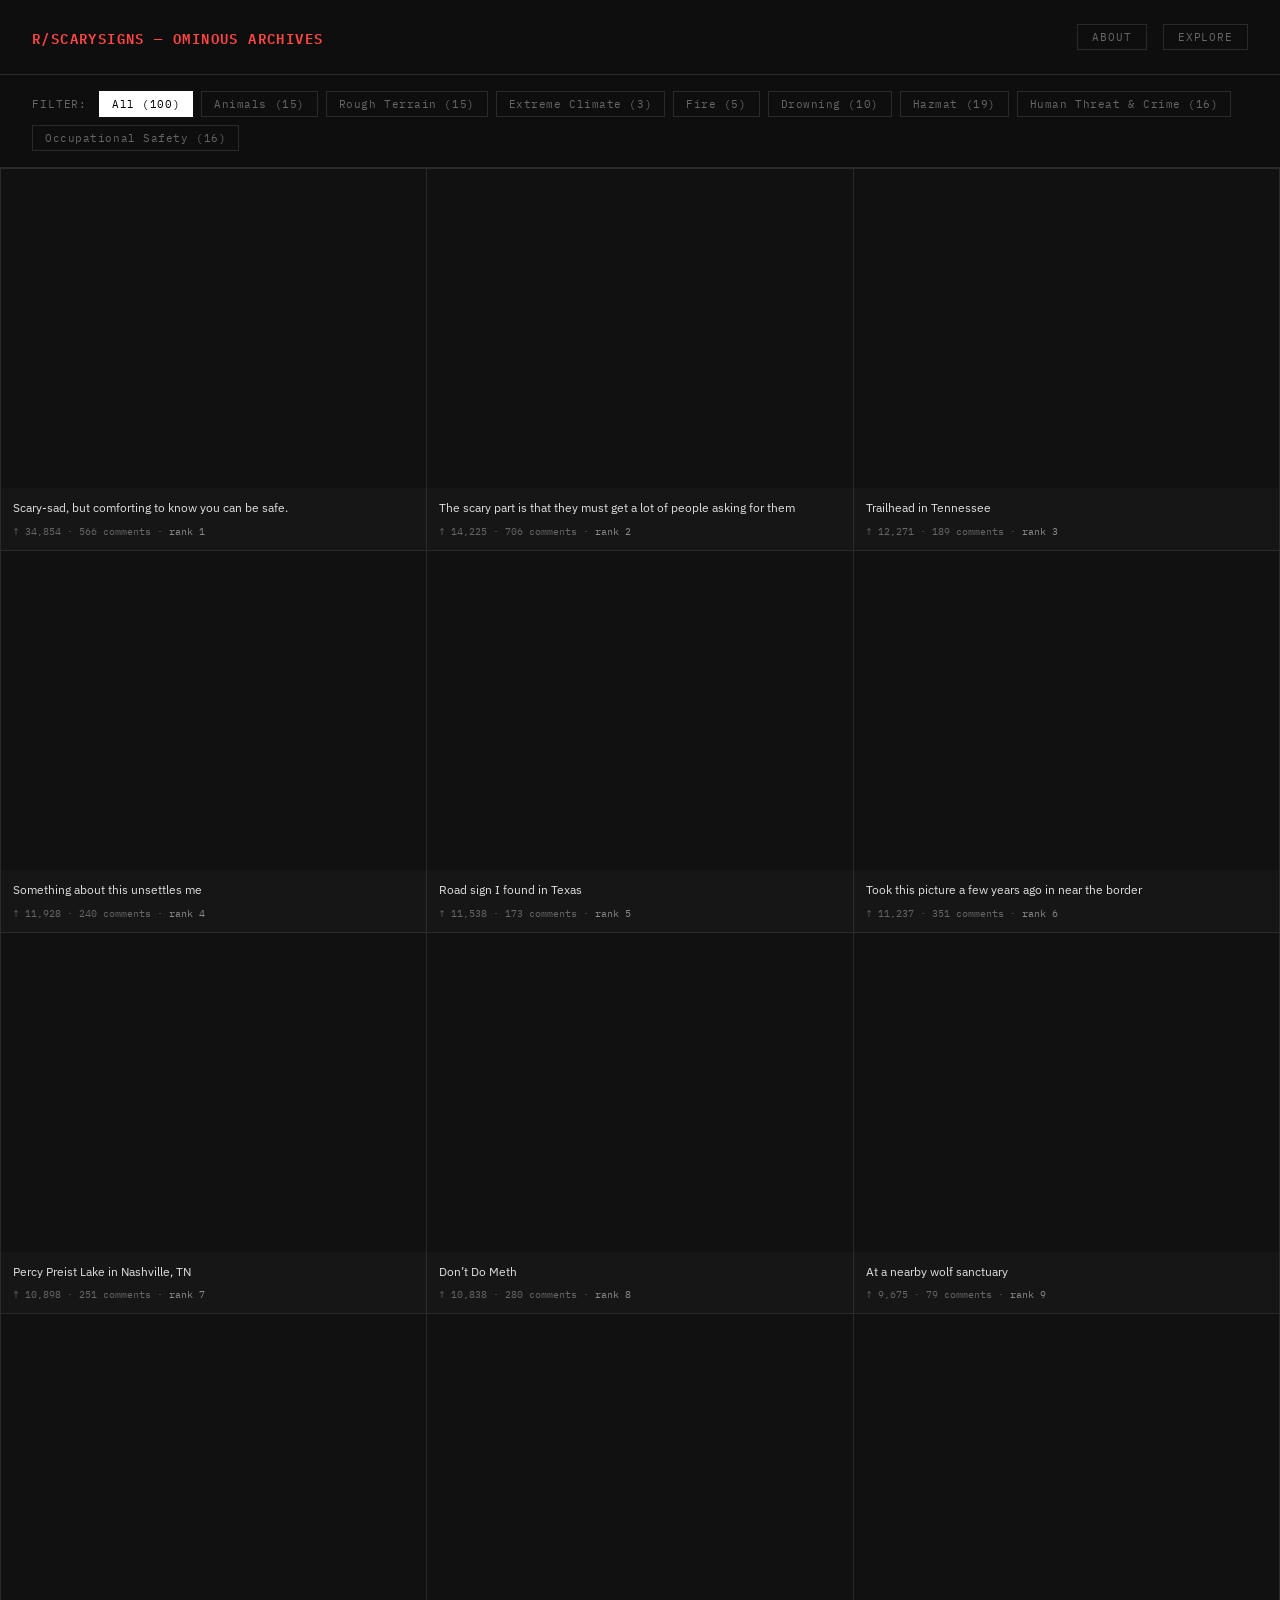
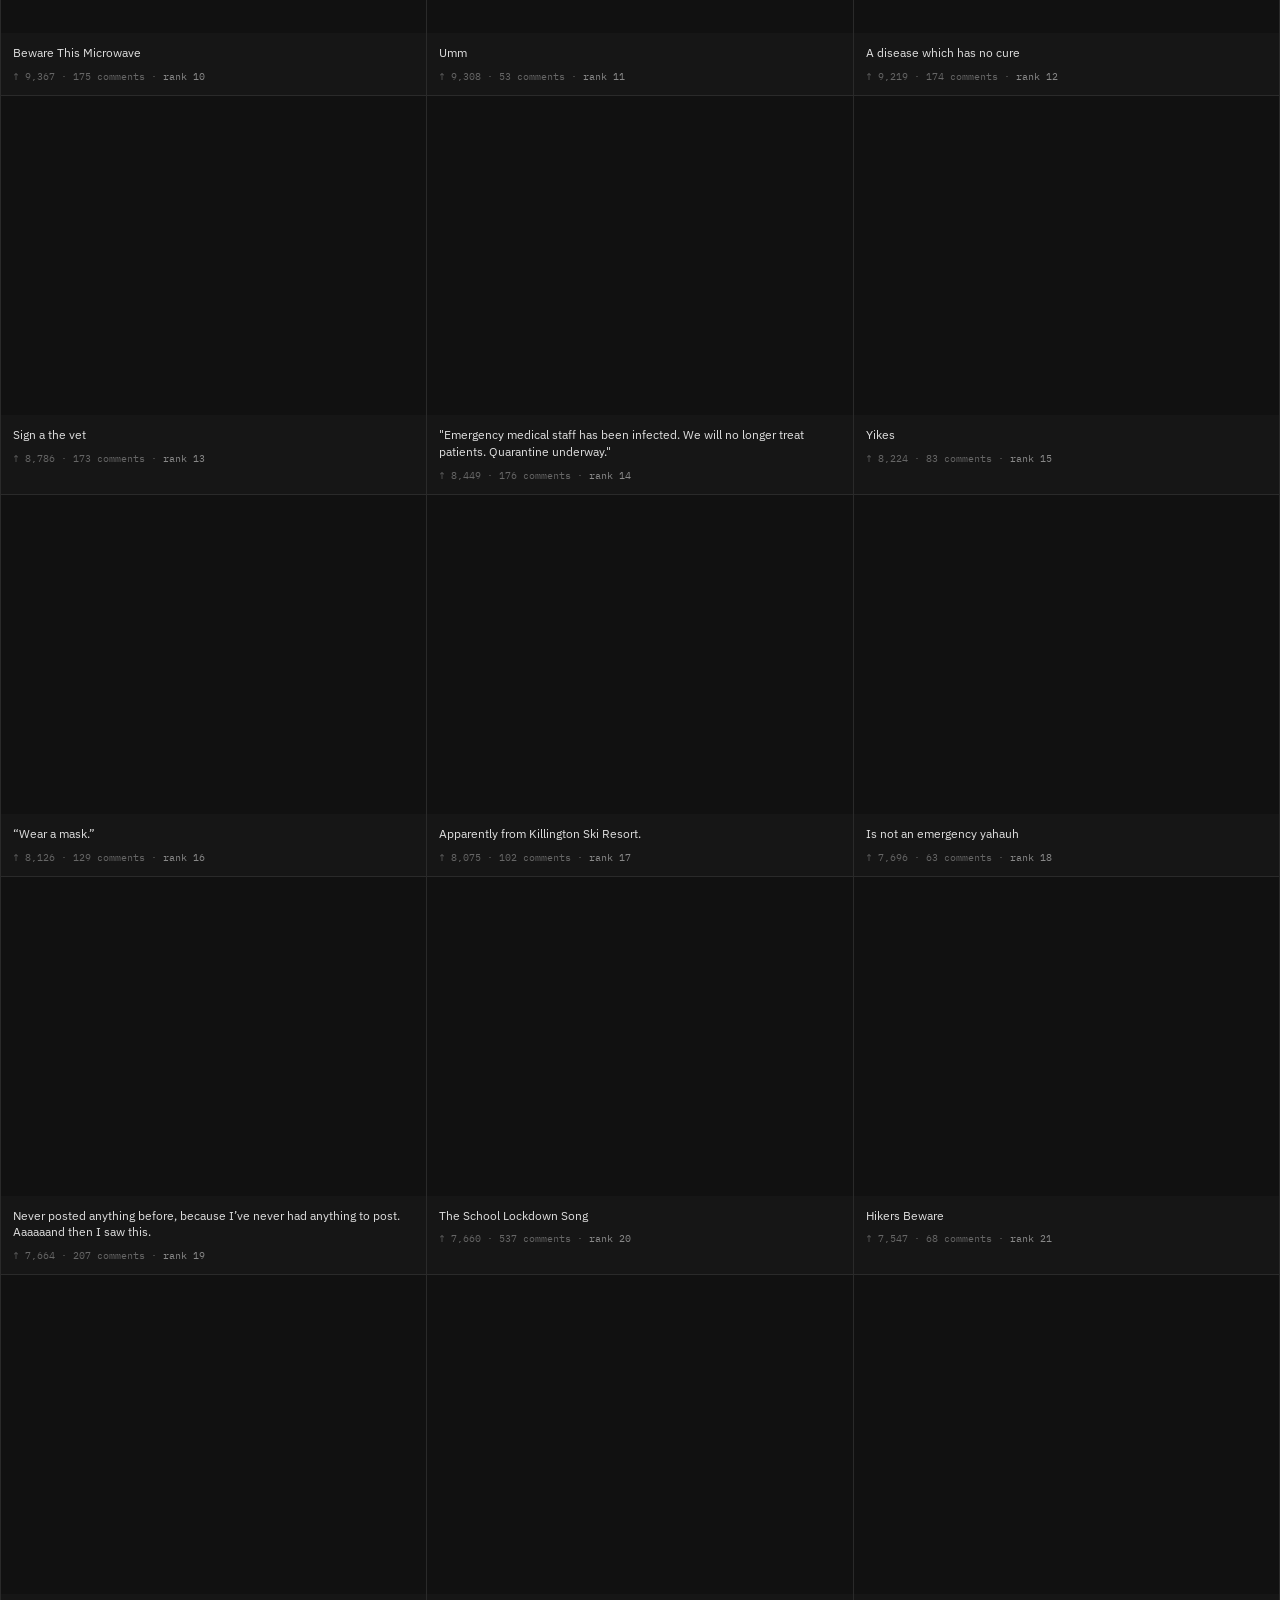
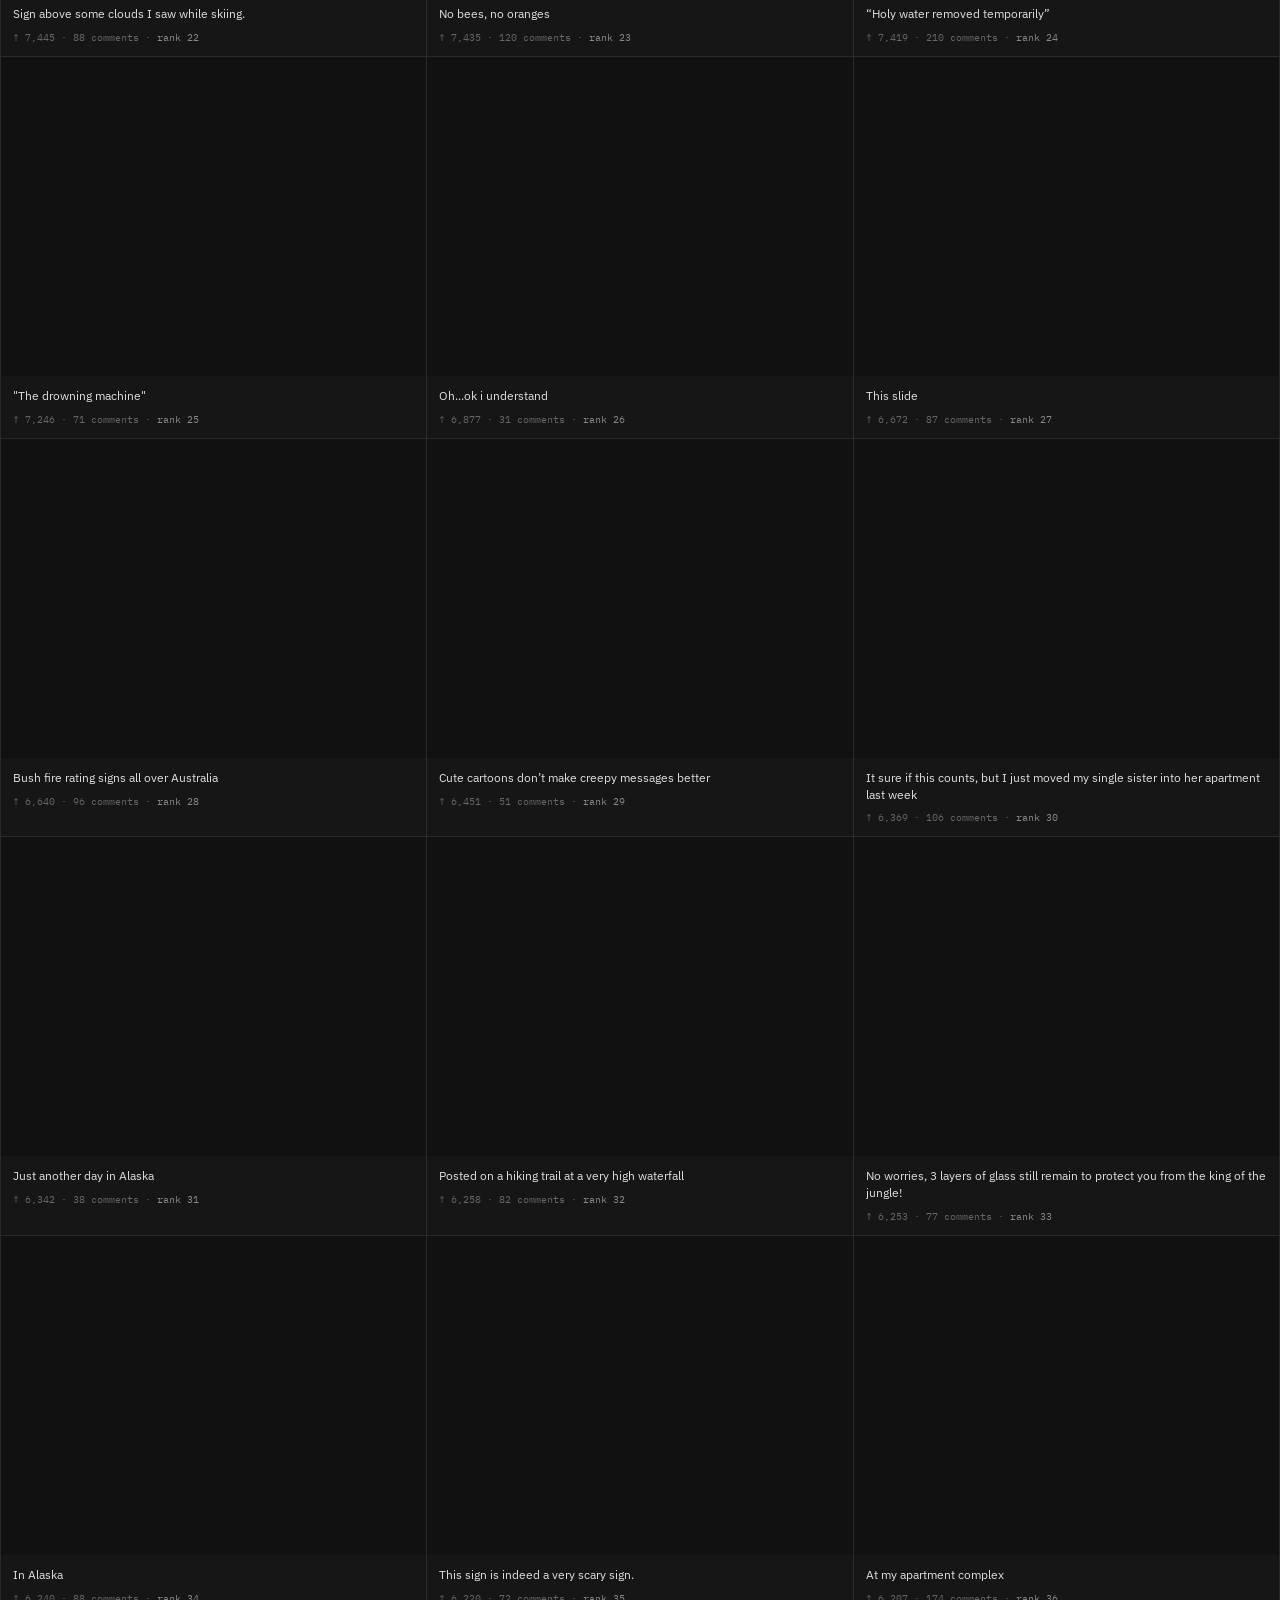
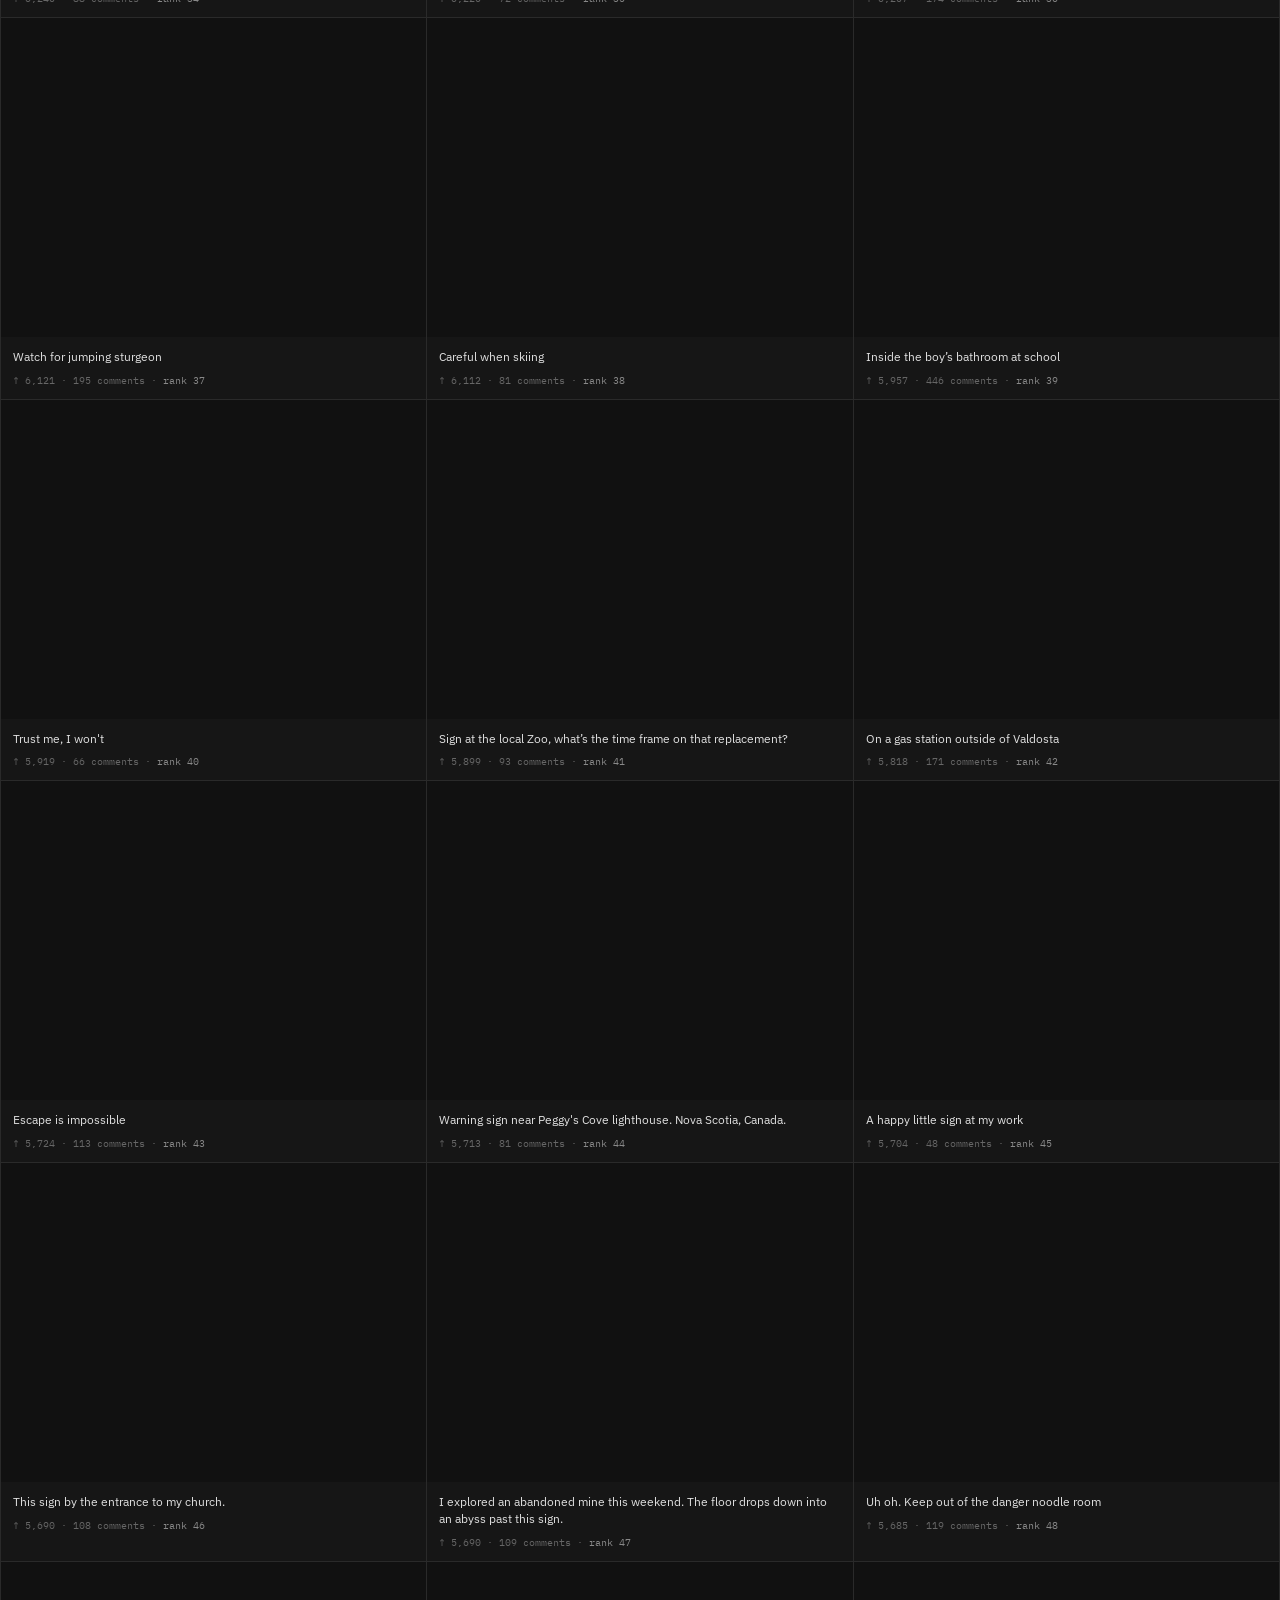
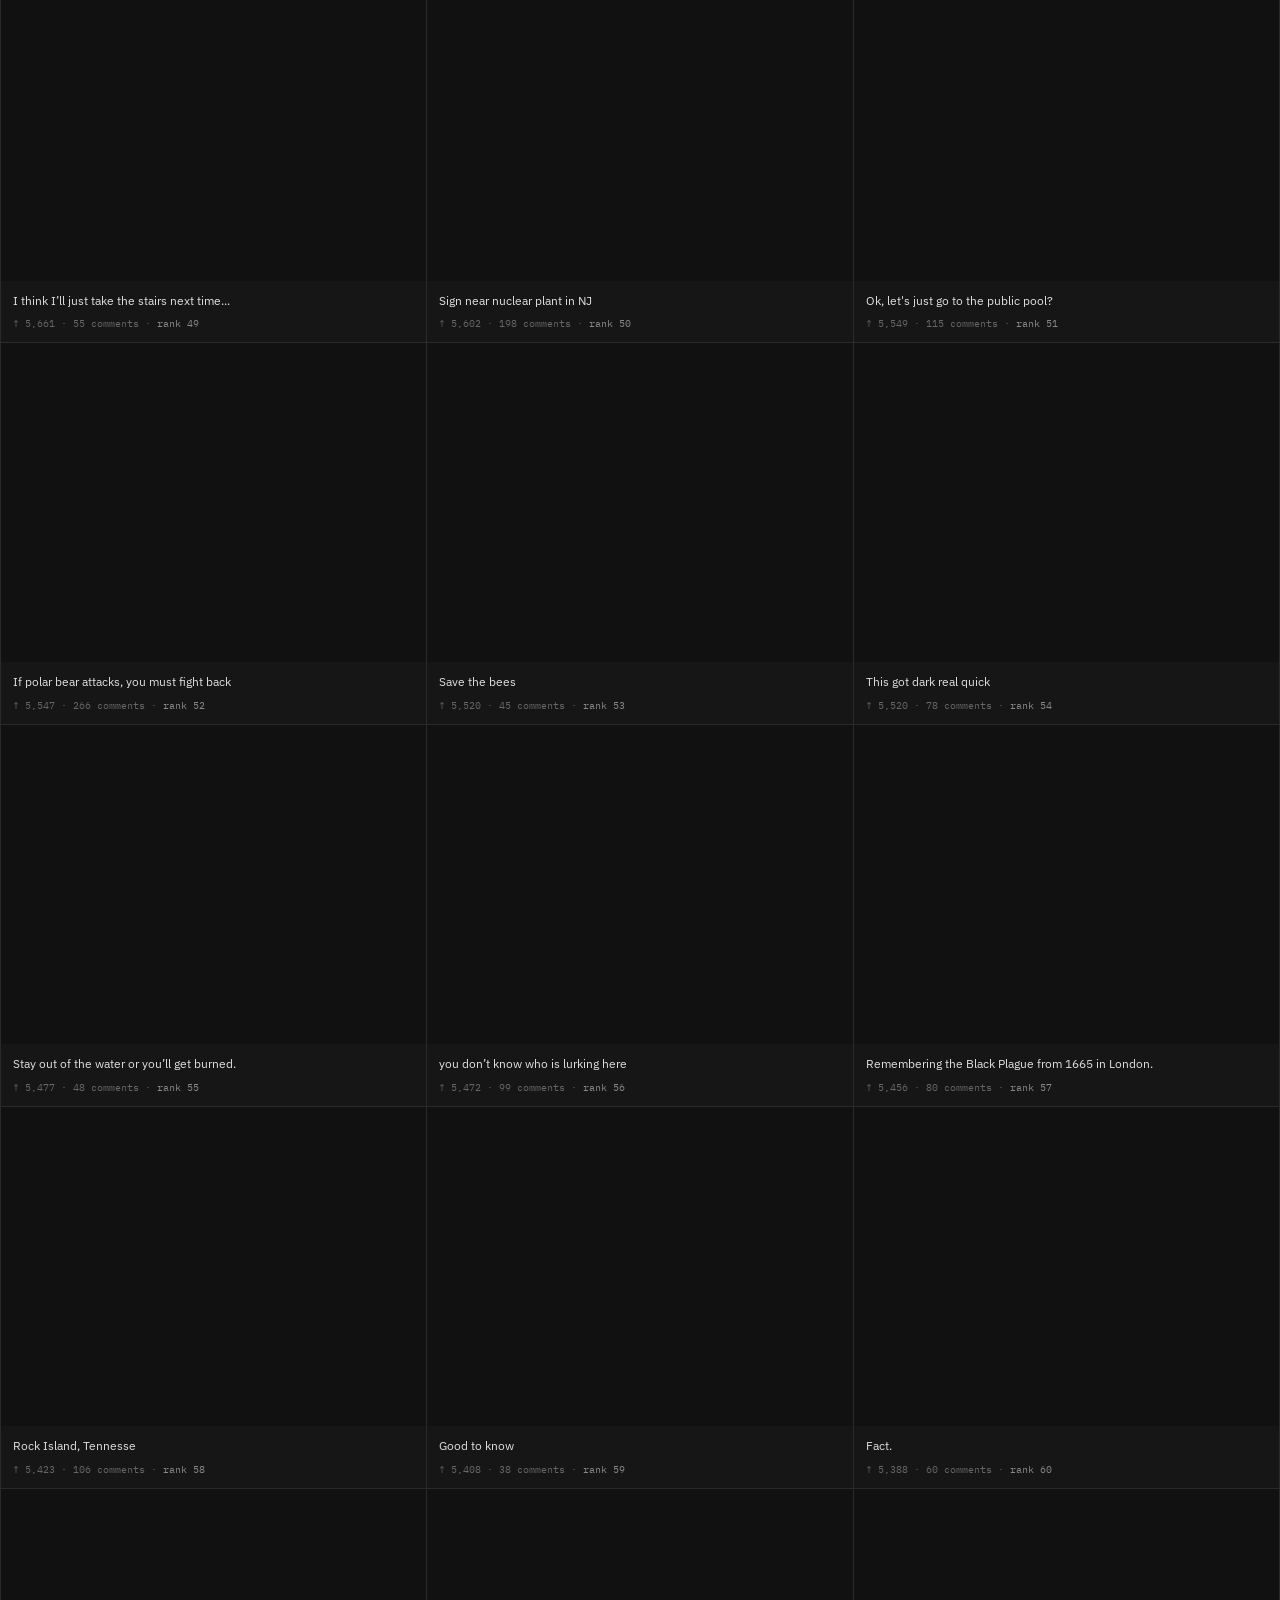
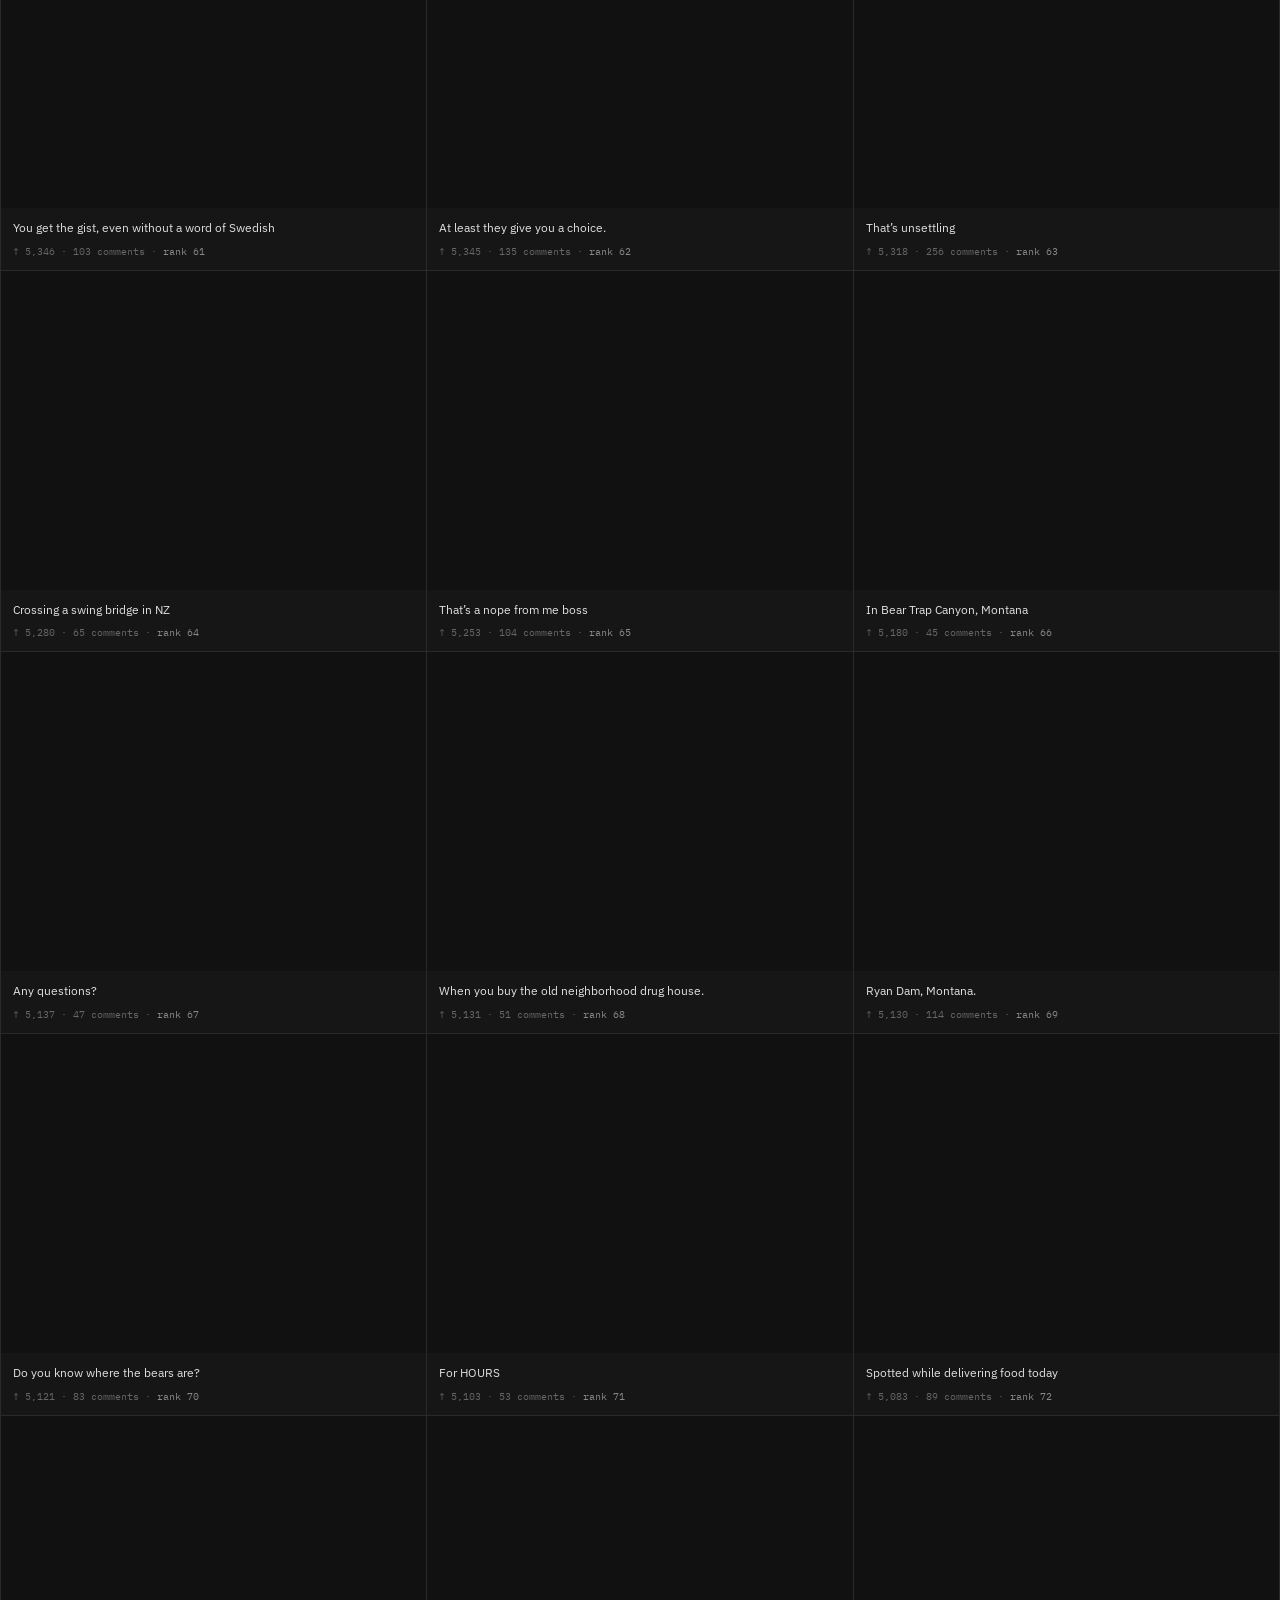
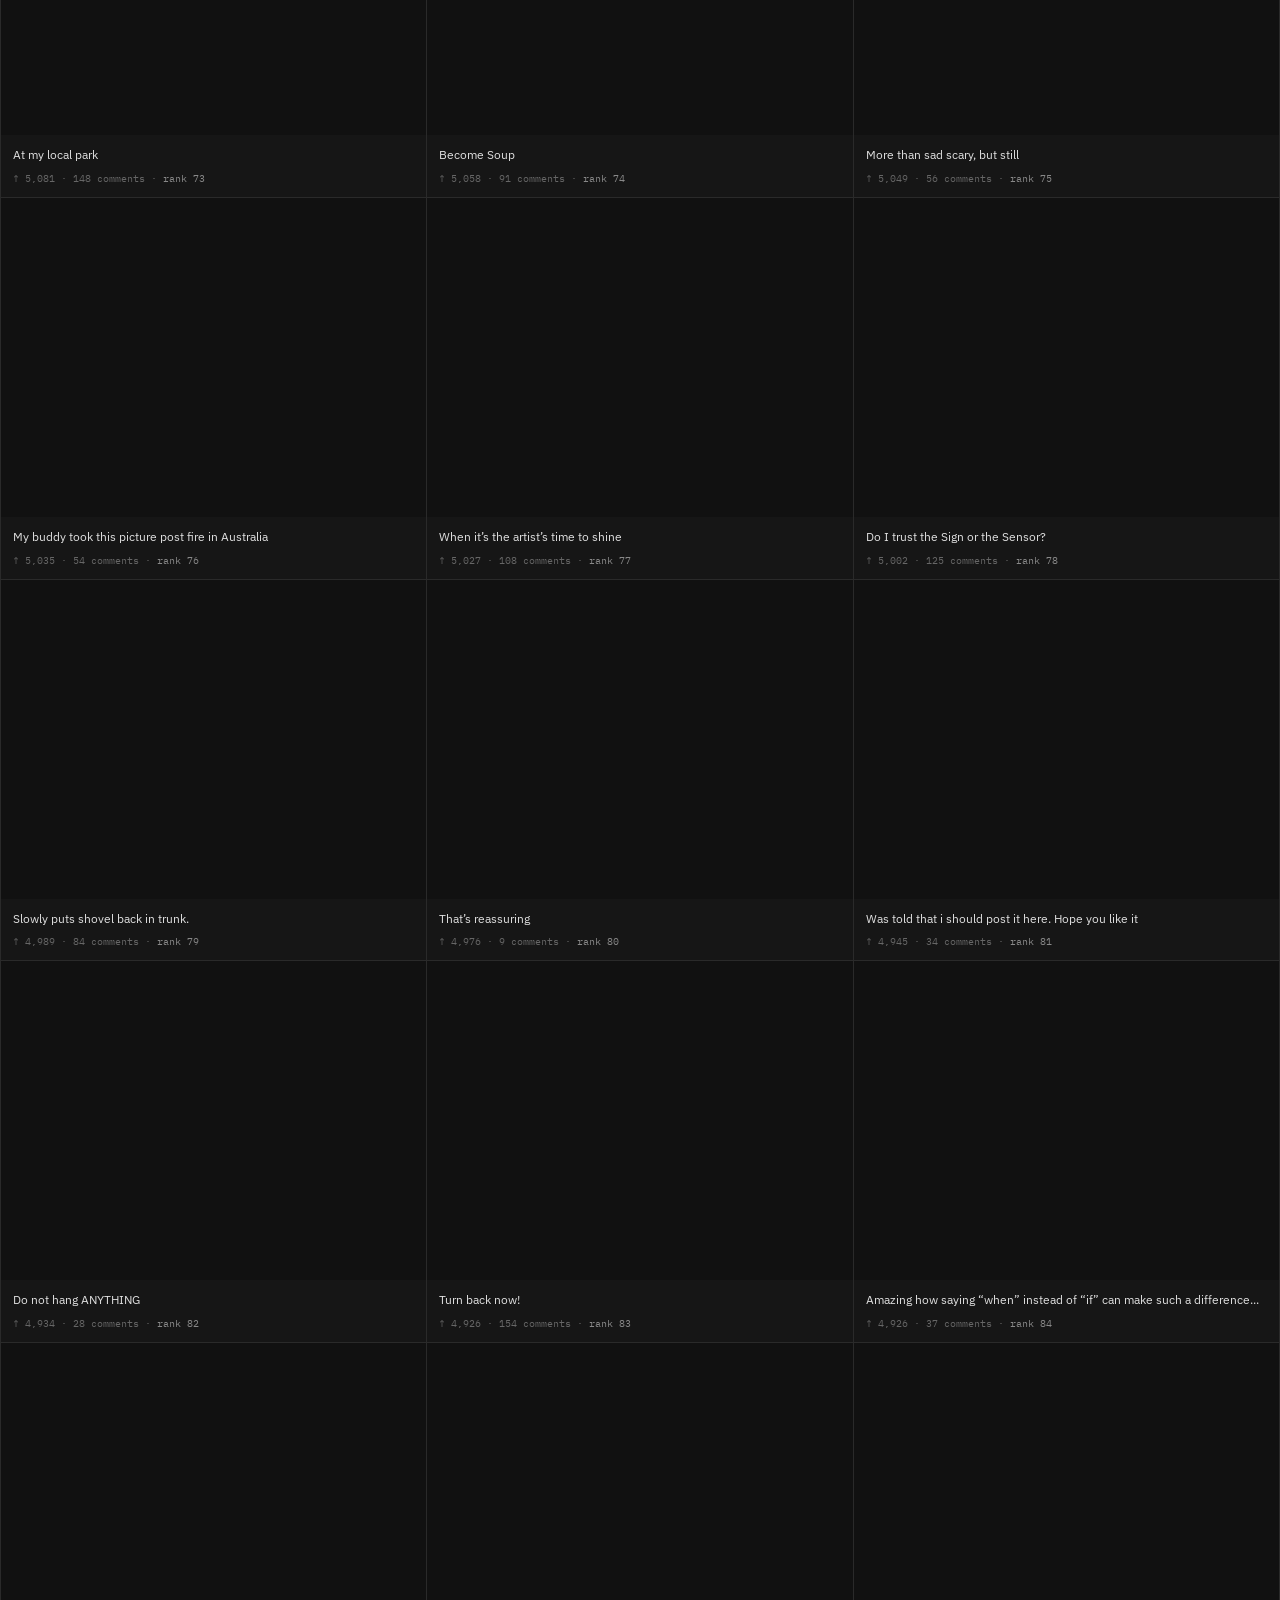
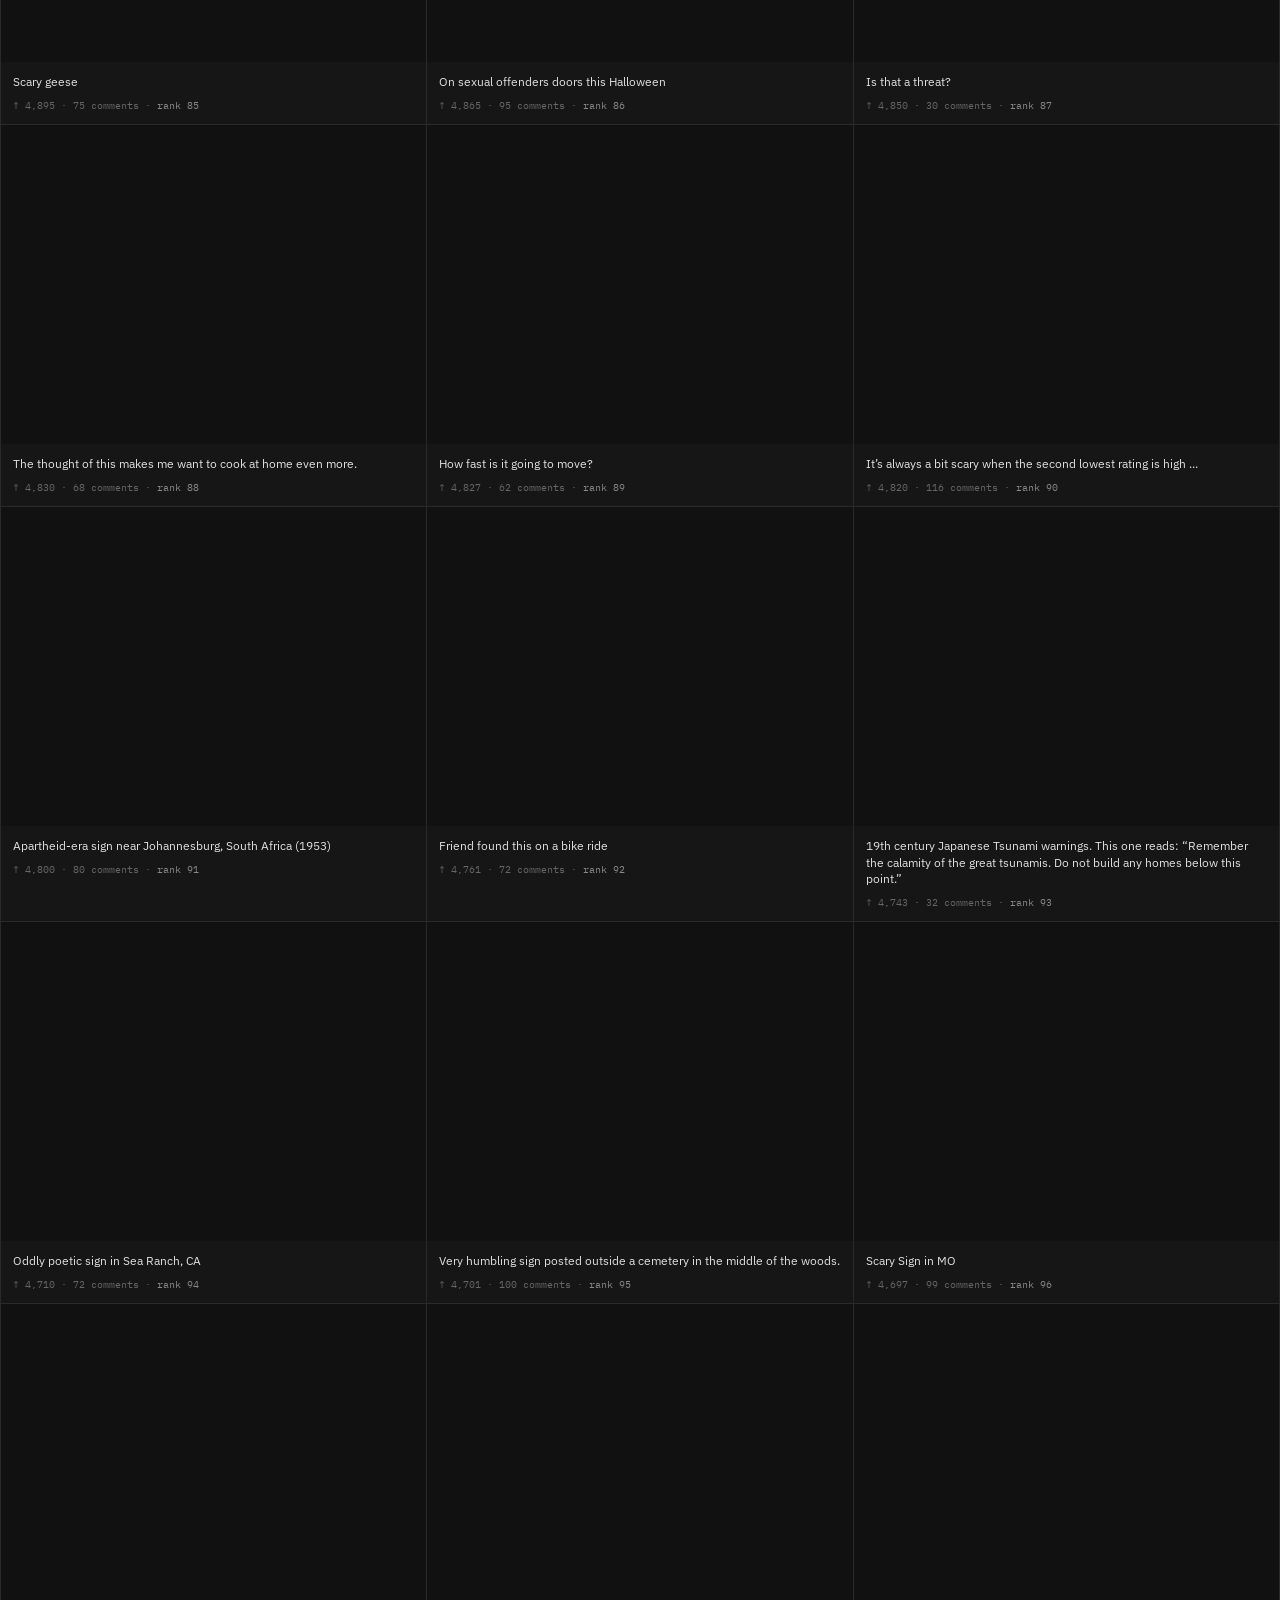
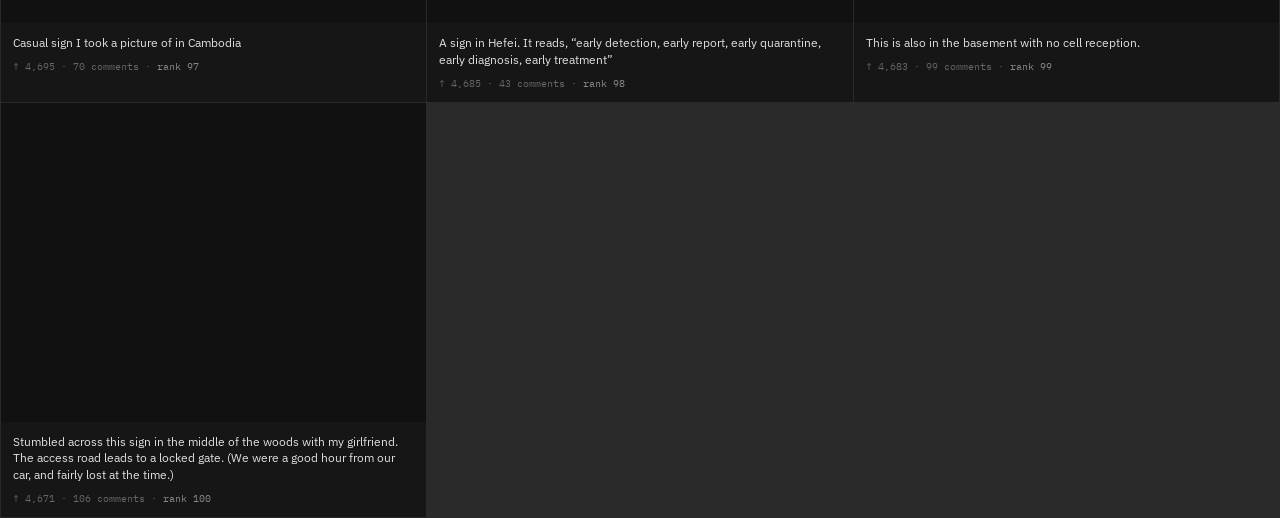
==== index.html @ 2243e6c5 "Update index.html" ====
<!DOCTYPE html>
<html lang="en">
<head>
<meta charset="UTF-8">
<meta name="viewport" content="width=device-width, initial-scale=1.0">
<title>Ominous Archives</title>
<meta name="description" content="A collection of the top 100 signs from r/ScarySigns — ranked, categorised, and guaranteed to make you think twice.">
<meta property="og:title" content="Ominous Archives">
<meta property="og:description" content="A collection of the top 100 signs from r/ScarySigns — ranked, categorised, and guaranteed to make you think twice.">
<meta property="og:type" content="website">
<style>
  @import url('https://fonts.googleapis.com/css2?family=IBM+Plex+Mono:wght@400;600&family=IBM+Plex+Sans:wght@300;400;600&display=swap');

  :root {
    --bg: #0e0e0e;
    --surface: #161616;
    --border: #2a2a2a;
    --text: #e0e0e0;
    --muted: #666;
    --accent: #ff4444;

    --animals: #4caf7d;
    --rough: #8b6914;
    --fire: #e55c00;
    --water: #1a7fbf;
    --hazmat: #9c4dcc;
    --human: #cc3333;
    --occupational: #b8860b;
    --climate: #1e7a5e;
  }

  * { box-sizing: border-box; margin: 0; padding: 0; }

  body {
    background: var(--bg);
    color: var(--text);
    font-family: 'IBM Plex Sans', sans-serif;
    min-height: 100vh;
  }

  header {
    padding: 24px 32px;
    border-bottom: 1px solid var(--border);
    display: flex;
    align-items: center;
    justify-content: space-between;
    position: sticky;
    top: 0;
    background: var(--bg);
    z-index: 100;
  }

  header h1 {
    font-family: 'IBM Plex Mono', monospace;
    font-size: 14px;
    font-weight: 600;
    letter-spacing: 0.1em;
    color: var(--accent);
    text-transform: uppercase;
  }

  header h1 a:hover {
    text-decoration: underline;
    text-underline-offset: 3px;
  }

  .header-right {
    display: flex;
    align-items: center;
    gap: 16px;
  }

  #stats {
    font-family: 'IBM Plex Mono', monospace;
    font-size: 12px;
    color: var(--muted);
  }

  .export-btn {
    font-family: 'IBM Plex Mono', monospace;
    font-size: 12px;
    background: var(--accent);
    color: white;
    border: none;
    padding: 8px 16px;
    cursor: pointer;
    letter-spacing: 0.05em;
  }
  .export-btn:hover { background: #cc0000; }


  .filters {
    padding: 16px 32px;
    border-bottom: 1px solid var(--border);
    display: flex;
    gap: 8px;
    flex-wrap: wrap;
    align-items: center;
    position: sticky;
    top: calc(var(--header-h, 0px) - 1px);
    background: var(--bg);
    z-index: 99;
    transition: transform 0.25s ease;
  }
  .filters.hidden-bar {
    transform: translateY(-100%);
    pointer-events: none;
  }

  .filter-select {
    display: none;
    font-family: 'IBM Plex Mono', monospace;
    font-size: 11px;
    background: #0e0e0e;
    color: var(--text);
    border: 1px solid var(--border);
    padding: 6px 10px;
    cursor: pointer;
    letter-spacing: 0.05em;
    flex: 1;
  }
  .filter-select:focus { outline: none; border-color: #555; }

  @media (max-width: 600px) {
    .filter-btn { display: none; }
    .filter-select { display: block; }
  }

  .filter-label {
    font-family: 'IBM Plex Mono', monospace;
    font-size: 11px;
    color: var(--muted);
    margin-right: 4px;
    text-transform: uppercase;
    letter-spacing: 0.08em;
  }

  .filter-btn {
    font-family: 'IBM Plex Mono', monospace;
    font-size: 11px;
    padding: 5px 12px;
    border: 1px solid var(--border);
    background: transparent;
    color: var(--muted);
    cursor: pointer;
    letter-spacing: 0.05em;
    transition: all 0.15s;
  }
  .filter-btn:hover { color: var(--text); border-color: #444; }
  .filter-btn.active { color: #000; border-color: #fff; background: #fff; }

  .grid {
    display: grid;
    grid-template-columns: repeat(auto-fill, minmax(380px, 1fr));
    gap: 1px;
    background: var(--border);
    padding: 1px;
  }

  .card {
    background: var(--surface);
    display: flex;
    flex-direction: column;
    transition: opacity 0.2s;
  }
  .card.hidden { display: none; }

  .img-wrap {
    position: relative;
    width: 100%;
    aspect-ratio: 4/3;
    overflow: hidden;
    background: #111;
  }

  .img-wrap img {
    width: 100%;
    height: 100%;
    object-fit: cover;
    display: block;
    transition: transform 0.3s;
    filter: grayscale(20%) contrast(1.05);
  }
  .card:hover .img-wrap img { transform: scale(1.03); }

  .img-wrap .cat-badge {
    position: absolute;
    top: 8px;
    left: 8px;
    font-family: 'IBM Plex Mono', monospace;
    font-size: 10px;
    font-weight: 600;
    padding: 3px 8px;
    letter-spacing: 0.06em;
    text-transform: uppercase;
    pointer-events: none;
  }

  .img-wrap .img-fail {
    display: none;
    position: absolute;
    inset: 0;
    align-items: center;
    justify-content: center;
    font-family: 'IBM Plex Mono', monospace;
    font-size: 11px;
    color: var(--muted);
    flex-direction: column;
    gap: 8px;
  }
  .img-wrap .img-fail a { color: #4a9eff; font-size: 10px; }

  .card-body {
    padding: 12px;
    flex: 1;
    display: flex;
    flex-direction: column;
    gap: 8px;
  }

  .card-title {
    font-size: 12px;
    font-weight: 400;
    color: var(--text);
    line-height: 1.4;
  }

  .card-meta {
    font-family: 'IBM Plex Mono', monospace;
    font-size: 10px;
    color: var(--muted);
  }

  .relabel {
    margin-top: auto;
  }

  .relabel select {
    width: 100%;
    font-family: 'IBM Plex Mono', monospace;
    font-size: 11px;
    background: #0e0e0e;
    color: var(--text);
    border: 1px solid var(--border);
    padding: 6px 8px;
    cursor: pointer;
    appearance: none;
    -webkit-appearance: none;
  }
  .relabel select:focus { outline: none; border-color: #555; }

  /* Category colours */
  .cat-Animals { background: var(--animals); color: #000; }
  .cat-Rough { background: var(--rough); color: #fff; }
  .cat-Fire { background: var(--fire); color: #fff; }
  .cat-Drowning { background: var(--water); color: #fff; }
  .cat-Hazmat { background: var(--hazmat); color: #fff; }
  .cat-Human { background: var(--human); color: #fff; }
  .cat-Occupational { background: var(--occupational); color: #000; }
  .cat-Climate { background: var(--climate); color: #fff; }
  .card.changed



  .legend {
    display: flex;
    flex-wrap: wrap;
    gap: 12px;
    margin-top: 6px;
  }

  .legend-item {
    display: flex;
    align-items: center;
    gap: 6px;
    font-family: 'IBM Plex Mono', monospace;
    font-size: 10px;
    color: var(--muted);
    letter-spacing: 0.04em;
  }

  .legend-dot {
    width: 8px;
    height: 8px;
    border-radius: 50%;
    flex-shrink: 0;
  }
  /* ── Lightbox ── */
  .lightbox {
    display: none;
    position: fixed;
    inset: 0;
    background: rgba(0,0,0,0.92);
    z-index: 1000;
    align-items: center;
    justify-content: center;
    flex-direction: column;
    padding: 24px;
  }
  .lightbox.open { display: flex; }

  .lightbox img {
    max-width: 90vw;
    max-height: 80vh;
    object-fit: contain;
    display: block;
  }

  .lightbox-footer {
    margin-top: 16px;
    display: flex;
    align-items: center;
    gap: 20px;
  }

  .lightbox-title {
    font-family: 'IBM Plex Sans', sans-serif;
    font-size: 13px;
    color: var(--text);
    max-width: 600px;
    text-align: center;
  }

  .lightbox-reddit {
    font-family: 'IBM Plex Mono', monospace;
    font-size: 11px;
    color: #4a9eff;
    text-decoration: none;
    white-space: nowrap;
  }
  .lightbox-reddit:hover { text-decoration: underline; }

  .lightbox-close {
    position: fixed;
    top: 20px;
    right: 24px;
    font-family: 'IBM Plex Mono', monospace;
    font-size: 20px;
    color: var(--muted);
    background: none;
    border: none;
    cursor: pointer;
    line-height: 1;
  }
  .lightbox-close:hover { color: var(--text); }

  .img-wrap { cursor: zoom-in; }

  .about-btn {
    font-family: 'IBM Plex Mono', monospace;
    font-size: 11px;
    background: transparent;
    color: var(--muted);
    border: 1px solid var(--border);
    padding: 5px 14px;
    cursor: pointer;
    letter-spacing: 0.08em;
    text-transform: uppercase;
    transition: all 0.15s;
  }
  .about-btn:hover { color: var(--text); border-color: #555; }
  .about-btn.active {
    color: var(--bg);
    background: var(--text);
    border-color: var(--text);
  }

  #about-page {
    display: none;
    padding: 48px 32px;
    max-width: 680px;
  }
  #about-page.open { display: block; }

  .about-back {
    font-family: 'IBM Plex Mono', monospace;
    font-size: 11px;
    background: transparent;
    color: var(--muted);
    border: 1px solid var(--border);
    padding: 5px 14px;
    cursor: pointer;
    letter-spacing: 0.08em;
    text-transform: uppercase;
    transition: all 0.15s;
    margin-bottom: 40px;
  }
  .about-back:hover { color: var(--text); border-color: #555; }

  .about-body h2 {
    font-family: 'IBM Plex Mono', monospace;
    font-size: 13px;
    font-weight: 600;
    color: var(--accent);
    text-transform: uppercase;
    letter-spacing: 0.1em;
    margin-bottom: 16px;
    margin-top: 32px;
  }
  .about-body h2:first-child { margin-top: 0; }
  .about-body p {
    font-size: 14px;
    line-height: 1.8;
    color: var(--muted);
    margin-bottom: 16px;
  }

  /* ── Explore (Lights Off) overlay ─────────────────────────────── */
  #explore-page {
    display: none;
    position: fixed;
    inset: 0;
    background: #000;
    pointer-events: none;
    z-index: 90;
    --mx: 50%;
    --my: 50%;
    -webkit-mask-image: radial-gradient(circle 180px at var(--mx) var(--my),
      transparent 0%,
      rgba(0,0,0,0.4) 55%,
      #000 100%);
    mask-image: radial-gradient(circle 180px at var(--mx) var(--my),
      transparent 0%,
      rgba(0,0,0,0.4) 55%,
      #000 100%);
  }
  #explore-page.open { display: block; }

  .lightbox-nav {
    position: fixed;
    top: 50%;
    transform: translateY(-50%);
    font-family: 'IBM Plex Mono', monospace;
    font-size: 20px;
    color: rgba(255,255,255,0.3);
    background: none;
    border: none;
    cursor: pointer;
    padding: 16px;
    z-index: 1001;
    transition: color 0.15s;
    user-select: none;
  }
  .lightbox-nav:hover { color: rgba(255,255,255,0.85); }
  .lightbox-nav.prev { left: 12px; }
  .lightbox-nav.next { right: 12px; }
  .lightbox-nav:disabled { opacity: 0.1; cursor: default; }

  .lightbox-counter {
    font-family: 'IBM Plex Mono', monospace;
    font-size: 10px;
    color: var(--muted);
    letter-spacing: 0.08em;
    white-space: nowrap;
  }

</style>
</head>
<body>

<div class="lightbox" id="lightbox" onclick="closeLightbox(event)">
  <button class="lightbox-close" onclick="closeLightbox()">✕</button>
  <button class="lightbox-nav prev" id="lb-prev" onclick="lightboxNav(-1)">&#8592;</button>
  <button class="lightbox-nav next" id="lb-next" onclick="lightboxNav(1)">&#8594;</button>
  <img id="lightbox-img" src="" alt="">
  <div class="lightbox-footer">
    <span class="lightbox-counter" id="lightbox-counter"></span>
    <span class="lightbox-title" id="lightbox-title"></span>
    <a class="lightbox-reddit" id="lightbox-link" href="" target="_blank" rel="noopener">View on Reddit ↗</a>
  </div>
</div>

<header>
  <div>
    <h1><a href="#" onclick="hideAbout(); filter('all', document.querySelector('.filter-btn')); return false;" style="color:inherit;text-decoration:none;">r/ScarySigns — Ominous Archives</a></h1></div>
  </div>
  <div class="header-right">
    <button class="about-btn" id="about-btn" onclick="showAbout()">About</button>
    <button class="about-btn" id="explore-btn" onclick="toggleExplore()">Explore</button>
  </div>
</header>

<div id="about-page">
  <div class="about-body">
    <h2>About This Project</h2>
    <p style="font-weight:600;color:var(--text);">Every aspect of our lives is riddled with risk and danger, even if we don't realise it. Ominous Archives shows us that things could go very wrong very fast. It's a scary world out there and naïveté is deadly.</p>
    <p>r/ScarySigns is my favourite corner of the internet. There's something quietly unsettling about it. No gore, no drama, just a sign doing its job.</p>
    <p>But that's what makes it so compelling. A sign only exists because something happened. Nobody puts up a warning without a reason. Someone was hurt, something went wrong, a situation became dangerous enough that whoever was responsible felt the need to put it in writing and nail it to a post. The sign is the aftermath. The story happened before you got there.</p>
    <p>That makes every sign on this subreddit a piece of evidence. A bear attack that occurred often enough to warrant a plaque. A drowning that made a river infamous. A disease with no cure, named and posted at eye level. Signs don't editorialise. They don't grieve. They just inform, and in doing so they carry the weight of everything that came before them.</p>
    <p>What I find most haunting is the range. Some of these signs come from places so remote there's no phone signal, no nearby help, no one to hear you. Others are artefacts of darker chapters of human history — apartheid, plague, war — still standing in the places where those things happened. The sign outlived the event. In some cases, it outlived the people who put it there.</p>
    <p>This site is an attempt to collect and categorise the best of them. 100 signs. Eight categories. All real.</p>
    <h2>The Author</h2>
    <p>Rohan Projects (2026)</p>
    <p>rohann.projects@gmail.com</p>
  </div>
</div>

<div id="explore-page"></div>

<div class="filters">
  <span class="filter-label">Filter:</span>
  <select class="filter-select" onchange="filterFromSelect(this)">
    <option value="all">All (100)</option>
    <option value="Animals">Animals</option>
    <option value="Rough Terrain">Rough Terrain</option>
    <option value="Extreme Climate">Extreme Climate</option>
    <option value="Fire">Fire</option>
    <option value="Drowning">Drowning</option>
    <option value="Hazmat">Hazmat</option>
    <option value="Human Threat &amp; Crime">Human Threat &amp; Crime</option>
    <option value="Occupational Safety">Occupational Safety</option>
  </select>
  <button class="filter-btn active" onclick="filter('all', this)">All (100)</button>
  <button class="filter-btn" data-cat="Animals" onclick="filter('Animals', this)">Animals</button>
  <button class="filter-btn" data-cat="Rough Terrain" onclick="filter('Rough Terrain', this)">Rough Terrain</button>
  <button class="filter-btn" data-cat="Extreme Climate" onclick="filter('Extreme Climate', this)">Extreme Climate</button>
  <button class="filter-btn" data-cat="Fire" onclick="filter('Fire', this)">Fire</button>
  <button class="filter-btn" data-cat="Drowning" onclick="filter('Drowning', this)">Drowning</button>
  <button class="filter-btn" data-cat="Hazmat" onclick="filter('Hazmat', this)">Hazmat</button>
  <button class="filter-btn" data-cat="Human Threat & Crime" onclick="filter('Human Threat & Crime', this)">Human Threat &amp; Crime</button>
  <button class="filter-btn" data-cat="Occupational Safety" onclick="filter('Occupational Safety', this)">Occupational Safety</button>
</div>

<div class="grid" id="grid"></div>

<script>
  // Set --header-h so sticky filters sit flush below the header
  const headerEl = document.querySelector('header');
  document.documentElement.style.setProperty('--header-h', headerEl.offsetHeight + 'px');


const CATEGORIES = [
  "Animals",
  "Rough Terrain",
  "Extreme Climate",
  "Fire",
  "Drowning",
  "Hazmat",
  "Human Threat & Crime",
  "Occupational Safety"
];

const CAT_CLASS = {
  "Animals": "cat-Animals",
  "Rough Terrain": "cat-Rough",
  "Extreme Climate": "cat-Climate",
  "Fire": "cat-Fire",
  "Drowning": "cat-Drowning",
  "Hazmat": "cat-Hazmat",
  "Human Threat & Crime": "cat-Human",
  "Occupational Safety": "cat-Occupational"
};

let posts = [{"title": "Scary-sad, but comforting to know you can be safe.", "image_url": "https://i.redd.it/7hkgml3eklb41.jpg", "upvotes": 34854, "permalink": "https://reddit.com/r/ScarySigns/comments/eqlv6u/scarysad_but_comforting_to_know_you_can_be_safe/", "num_comments": 566, "rank": 1, "categories": ["Human Threat & Crime"]}, {"title": "The scary part is that they must get a lot of people asking for them", "image_url": "https://i.redd.it/vdc8xe4n0s361.jpg", "upvotes": 14225, "permalink": "https://reddit.com/r/ScarySigns/comments/k8hq3i/the_scary_part_is_that_they_must_get_a_lot_of/", "num_comments": 706, "rank": 2, "categories": ["Occupational Safety"]}, {"title": "Trailhead in Tennessee", "image_url": "https://i.redd.it/nk8p3tw2l2941.jpg", "upvotes": 12271, "permalink": "https://reddit.com/r/ScarySigns/comments/ekndnv/trailhead_in_tennessee/", "num_comments": 189, "rank": 3, "categories": ["Rough Terrain"]}, {"title": "Something about this unsettles me", "image_url": "https://i.redd.it/5ck7nhceb1161.jpg", "upvotes": 11928, "permalink": "https://reddit.com/r/ScarySigns/comments/jznjx9/something_about_this_unsettles_me/", "num_comments": 240, "rank": 4, "categories": ["Hazmat"]}, {"title": "Road sign I found in Texas", "image_url": "https://i.redd.it/i5y27jh3ba641.jpg", "upvotes": 11538, "permalink": "https://reddit.com/r/ScarySigns/comments/eeddac/road_sign_i_found_in_texas/", "num_comments": 173, "rank": 5, "categories": ["Human Threat & Crime"]}, {"title": "Took this picture a few years ago in near the border", "image_url": "https://i.redd.it/yhtv58kyr0z41.jpg", "upvotes": 11237, "permalink": "https://reddit.com/r/ScarySigns/comments/gkkrz3/took_this_picture_a_few_years_ago_in_near_the/", "num_comments": 351, "rank": 6, "categories": ["Rough Terrain"]}, {"title": "Percy Preist Lake in Nashville, TN", "image_url": "https://i.redd.it/25zzirpufch41.jpg", "upvotes": 10898, "permalink": "https://reddit.com/r/ScarySigns/comments/f4wex1/percy_preist_lake_in_nashville_tn/", "num_comments": 251, "rank": 7, "categories": ["Drowning"]}, {"title": "Don\u2019t Do Meth", "image_url": "https://i.redd.it/fsjj7ei7ztd01.jpg", "upvotes": 10838, "permalink": "https://reddit.com/r/ScarySigns/comments/7usovx/dont_do_meth/", "num_comments": 280, "rank": 8, "categories": ["Hazmat"]}, {"title": "At a nearby wolf sanctuary", "image_url": "https://i.redd.it/4tavbmfsliw31.jpg", "upvotes": 9675, "permalink": "https://reddit.com/r/ScarySigns/comments/dr4i2f/at_a_nearby_wolf_sanctuary/", "num_comments": 79, "rank": 9, "categories": ["Animals"]}, {"title": "Beware This Microwave", "image_url": "https://i.redd.it/2f9s2xiucs541.jpg", "upvotes": 9367, "permalink": "https://reddit.com/r/ScarySigns/comments/ed9uqr/beware_this_microwave/", "num_comments": 175, "rank": 10, "categories": ["Hazmat"]}, {"title": "Umm", "image_url": "https://i.redd.it/g756f2kh3p041.jpg", "upvotes": 9308, "permalink": "https://reddit.com/r/ScarySigns/comments/e148pr/umm/", "num_comments": 53, "rank": 11, "categories": [null]}, {"title": "A disease which has no cure", "image_url": "https://i.redd.it/jh5wd3ifals31.jpg", "upvotes": 9219, "permalink": "https://reddit.com/r/ScarySigns/comments/dhywwd/a_disease_which_has_no_cure/", "num_comments": 174, "rank": 12, "categories": ["Hazmat"]}, {"title": "Sign a the vet", "image_url": "https://i.redd.it/z2y9dhbkg9541.jpg", "upvotes": 8786, "permalink": "https://reddit.com/r/ScarySigns/comments/ec28bh/sign_a_the_vet/", "num_comments": 173, "rank": 13, "categories": ["Animals"]}, {"title": "\"Emergency medical staff has been infected. We will no longer treat patients. Quarantine underway.\"", "image_url": "https://i.redd.it/x9fev8fc44d41.png", "upvotes": 8449, "permalink": "https://reddit.com/r/ScarySigns/comments/eu5ucy/emergency_medical_staff_has_been_infected_we_will/", "num_comments": 176, "rank": 14, "categories": ["Hazmat"]}, {"title": "Yikes", "image_url": "https://i.redd.it/onqpbvq8uh141.png", "upvotes": 8224, "permalink": "https://reddit.com/r/ScarySigns/comments/e34g9n/yikes/", "num_comments": 83, "rank": 15, "categories": ["Hazmat"]}, {"title": "\u201cWear a mask.\u201d", "image_url": "https://i.redd.it/o6ix6knrlgd41.jpg", "upvotes": 8126, "permalink": "https://reddit.com/r/ScarySigns/comments/ev1hjh/wear_a_mask/", "num_comments": 129, "rank": 16, "categories": ["Hazmat"]}, {"title": "Apparently from Killington Ski Resort.", "image_url": "https://i.redd.it/vv12az3ti9061.jpg", "upvotes": 8075, "permalink": "https://reddit.com/r/ScarySigns/comments/jxbgxk/apparently_from_killington_ski_resort/", "num_comments": 102, "rank": 17, "categories": ["Extreme Climate"]}, {"title": "Is not an emergency yahauh", "image_url": "https://i.redd.it/8f3u4gtnjlo31.jpg", "upvotes": 7696, "permalink": "https://reddit.com/r/ScarySigns/comments/d8sehu/is_not_an_emergency_yahauh/", "num_comments": 63, "rank": 18, "categories": ["Occupational Safety"]}, {"title": "Never posted anything before, because I\u2019ve never had anything to post. Aaaaaand then I saw this.", "image_url": "https://i.redd.it/xi420jh899511.jpg", "upvotes": 7664, "permalink": "https://reddit.com/r/ScarySigns/comments/8snqwe/never_posted_anything_before_because_ive_never/", "num_comments": 207, "rank": 19, "categories": ["Drowning"]}, {"title": "The School Lockdown Song", "image_url": "https://i.redd.it/adkdq06xol211.jpg", "upvotes": 7660, "permalink": "https://reddit.com/r/ScarySigns/comments/8pbej1/the_school_lockdown_song/", "num_comments": 537, "rank": 20, "categories": ["Human Threat & Crime"]}, {"title": "Hikers Beware", "image_url": "https://i.redd.it/f1uaxkq2zde71.jpg", "upvotes": 7547, "permalink": "https://reddit.com/r/ScarySigns/comments/oupafv/hikers_beware/", "num_comments": 68, "rank": 21, "categories": ["Rough Terrain"]}, {"title": "Sign above some clouds I saw while skiing.", "image_url": "https://external-preview.redd.it/EpB_H8Ww2lpoFY8CNA22EoU1SlbL3zlF0XIAtcgxGy0.jpg?auto=webp&s=71429e858c0032dc873f1350c976d5c1ce8db675", "upvotes": 7445, "permalink": "https://reddit.com/r/ScarySigns/comments/ehcco0/sign_above_some_clouds_i_saw_while_skiing/", "num_comments": 88, "rank": 22, "categories": ["Rough Terrain"]}, {"title": "No bees, no oranges", "image_url": "https://i.redd.it/oiwaldp1hyq31.jpg", "upvotes": 7435, "permalink": "https://reddit.com/r/ScarySigns/comments/de6bal/no_bees_no_oranges/", "num_comments": 120, "rank": 23, "categories": ["Animals"]}, {"title": "\u201cHoly water removed temporarily\u201d", "image_url": "https://i.redd.it/6rsp3dtvw3l41.jpg", "upvotes": 7419, "permalink": "https://reddit.com/r/ScarySigns/comments/fej1gj/holy_water_removed_temporarily/", "num_comments": 210, "rank": 24, "categories": ["Hazmat"]}, {"title": "\"The drowning machine\"", "image_url": "https://i.redd.it/9wx6emyszcg41.jpg", "upvotes": 7246, "permalink": "https://reddit.com/r/ScarySigns/comments/f2ey7w/the_drowning_machine/", "num_comments": 71, "rank": 25, "categories": ["Drowning"]}, {"title": "Oh...ok i understand", "image_url": "https://i.redd.it/ikr69x9ewmz31.jpg", "upvotes": 6877, "permalink": "https://reddit.com/r/ScarySigns/comments/dyjlfh/ohok_i_understand/", "num_comments": 31, "rank": 26, "categories": ["Animals"]}, {"title": "This slide", "image_url": "https://i.redd.it/fedkcvj39x641.jpg", "upvotes": 6672, "permalink": "https://reddit.com/r/ScarySigns/comments/efryd6/this_slide/", "num_comments": 87, "rank": 27, "categories": ["Occupational Safety"]}, {"title": "Bush fire rating signs all over Australia", "image_url": "https://i.redd.it/w0n0qi3uef841.jpg", "upvotes": 6640, "permalink": "https://reddit.com/r/ScarySigns/comments/ej3uip/bush_fire_rating_signs_all_over_australia/", "num_comments": 96, "rank": 28, "categories": ["Fire"]}, {"title": "Cute cartoons don\u2019t make creepy messages better", "image_url": "https://i.redd.it/y11e5dx838v41.jpg", "upvotes": 6451, "permalink": "https://reddit.com/r/ScarySigns/comments/g8lvr6/cute_cartoons_dont_make_creepy_messages_better/", "num_comments": 51, "rank": 29, "categories": ["Occupational Safety"]}, {"title": "It sure if this counts, but I just moved my single sister into her apartment last week", "image_url": "https://i.redd.it/b2efyxxa9r961.jpg", "upvotes": 6369, "permalink": "https://reddit.com/r/ScarySigns/comments/krtuh9/it_sure_if_this_counts_but_i_just_moved_my_single/", "num_comments": 106, "rank": 30, "categories": ["Human Threat & Crime"]}, {"title": "Just another day in Alaska", "image_url": "https://i.redd.it/tlifrc8nctq31.jpg", "upvotes": 6342, "permalink": "https://reddit.com/r/ScarySigns/comments/ddvsc3/just_another_day_in_alaska/", "num_comments": 38, "rank": 31, "categories": ["Animals"]}, {"title": "Posted on a hiking trail at a very high waterfall", "image_url": "https://i.redd.it/5lfvd4lnk2q61.jpg", "upvotes": 6258, "permalink": "https://reddit.com/r/ScarySigns/comments/mg4w9q/posted_on_a_hiking_trail_at_a_very_high_waterfall/", "num_comments": 82, "rank": 32, "categories": ["Rough Terrain"]}, {"title": "No worries, 3 layers of glass still remain to protect you from the king of the jungle!", "image_url": "https://i.redd.it/btbt1f9uc6n31.jpg", "upvotes": 6253, "permalink": "https://reddit.com/r/ScarySigns/comments/d5is81/no_worries_3_layers_of_glass_still_remain_to/", "num_comments": 77, "rank": 33, "categories": ["Animals"]}, {"title": "In Alaska", "image_url": "https://i.redd.it/dafhgkyns5z41.jpg", "upvotes": 6240, "permalink": "https://reddit.com/r/ScarySigns/comments/gky6oi/in_alaska/", "num_comments": 88, "rank": 34, "categories": ["Extreme Climate"]}, {"title": "This sign is indeed a very scary sign.", "image_url": "https://i.redd.it/hz4apr3m3cz61.png", "upvotes": 6220, "permalink": "https://reddit.com/r/ScarySigns/comments/nd6b07/this_sign_is_indeed_a_very_scary_sign/", "num_comments": 72, "rank": 35, "categories": ["Animals"]}, {"title": "At my apartment complex", "image_url": "https://i.redd.it/ypi83v3xh8p41.jpg", "upvotes": 6207, "permalink": "https://reddit.com/r/ScarySigns/comments/fpyx39/at_my_apartment_complex/", "num_comments": 174, "rank": 36, "categories": ["Hazmat"]}, {"title": "Watch for jumping sturgeon", "image_url": "https://i.redd.it/4r3m2yh9bag51.jpg", "upvotes": 6121, "permalink": "https://reddit.com/r/ScarySigns/comments/i7jbyp/watch_for_jumping_sturgeon/", "num_comments": 195, "rank": 37, "categories": ["Animals"]}, {"title": "Careful when skiing", "image_url": "https://external-preview.redd.it/VrfLuUJyue2gv_TXRrBt40NIVKx3DRwyiTS7mt3aDT8.jpg?auto=webp&s=c18fd1845801b79929329c66b06f4a46fa838ff4", "upvotes": 6112, "permalink": "https://reddit.com/r/ScarySigns/comments/eguk66/careful_when_skiing/", "num_comments": 81, "rank": 38, "categories": ["Rough Terrain"]}, {"title": "Inside the boy\u2019s bathroom at school", "image_url": "https://i.redd.it/2yv6n23xu1q91.jpg", "upvotes": 5957, "permalink": "https://reddit.com/r/ScarySigns/comments/xnvbt2/inside_the_boys_bathroom_at_school/", "num_comments": 446, "rank": 39, "categories": ["Human Threat & Crime"]}, {"title": "Trust me, I won't", "image_url": "https://i.redd.it/esd1doa1rpt31.jpg", "upvotes": 5919, "permalink": "https://reddit.com/r/ScarySigns/comments/dkkz72/trust_me_i_wont/", "num_comments": 66, "rank": 40, "categories": ["Animals"]}, {"title": "Sign at the local Zoo, what\u2019s the time frame on that replacement?", "image_url": "https://i.redd.it/s3p593w4bcv51.jpg", "upvotes": 5899, "permalink": "https://reddit.com/r/ScarySigns/comments/ji5d7r/sign_at_the_local_zoo_whats_the_time_frame_on/", "num_comments": 93, "rank": 41, "categories": ["Animals"]}, {"title": "On a gas station outside of Valdosta", "image_url": "https://i.redd.it/syy0m4ltzfp31.jpg", "upvotes": 5818, "permalink": "https://reddit.com/r/ScarySigns/comments/dapaw3/on_a_gas_station_outside_of_valdosta/", "num_comments": 171, "rank": 42, "categories": ["Human Threat & Crime"]}, {"title": "Escape is impossible", "image_url": "https://i.redd.it/wqu25wwb4ky41.jpg", "upvotes": 5724, "permalink": "https://reddit.com/r/ScarySigns/comments/gj229d/escape_is_impossible/", "num_comments": 113, "rank": 43, "categories": ["Drowning"]}, {"title": "Warning sign near Peggy's Cove lighthouse. Nova Scotia, Canada.", "image_url": "https://i.redd.it/y99hth6xjmuz.jpg", "upvotes": 5713, "permalink": "https://reddit.com/r/ScarySigns/comments/79c58h/warning_sign_near_peggys_cove_lighthouse_nova/", "num_comments": 81, "rank": 44, "categories": ["Rough Terrain"]}, {"title": "A happy little sign at my work", "image_url": "https://i.redd.it/mss6fvzg7g061.jpg", "upvotes": 5704, "permalink": "https://reddit.com/r/ScarySigns/comments/jxvxe5/a_happy_little_sign_at_my_work/", "num_comments": 48, "rank": 45, "categories": ["Occupational Safety"]}, {"title": "This sign by the entrance to my church.", "image_url": "https://i.redd.it/s7w7zzvrt3d61.jpg", "upvotes": 5690, "permalink": "https://reddit.com/r/ScarySigns/comments/l3el7v/this_sign_by_the_entrance_to_my_church/", "num_comments": 108, "rank": 46, "categories": ["Human Threat & Crime"]}, {"title": "I explored an abandoned mine this weekend. The floor drops down into an abyss past this sign.", "image_url": "https://i.redd.it/vto82r616bv31.jpg", "upvotes": 5690, "permalink": "https://reddit.com/r/ScarySigns/comments/dob6wh/i_explored_an_abandoned_mine_this_weekend_the/", "num_comments": 109, "rank": 47, "categories": ["Rough Terrain"]}, {"title": "Uh oh. Keep out of the danger noodle room", "image_url": "https://i.redd.it/y1k6sj3vjxh71.jpg", "upvotes": 5685, "permalink": "https://reddit.com/r/ScarySigns/comments/p654dv/uh_oh_keep_out_of_the_danger_noodle_room/", "num_comments": 119, "rank": 48, "categories": ["Animals"]}, {"title": "I think I\u2019ll just take the stairs next time...", "image_url": "https://i.redd.it/h89qcsl5pjh41.jpg", "upvotes": 5661, "permalink": "https://reddit.com/r/ScarySigns/comments/f5f7zf/i_think_ill_just_take_the_stairs_next_time/", "num_comments": 55, "rank": 49, "categories": ["Occupational Safety"]}, {"title": "Sign near nuclear plant in NJ", "image_url": "https://i.redd.it/1lfrsoxa7jh61.jpg", "upvotes": 5602, "permalink": "https://reddit.com/r/ScarySigns/comments/lk0pka/sign_near_nuclear_plant_in_nj/", "num_comments": 198, "rank": 50, "categories": ["Hazmat"]}, {"title": "Ok, let's just go to the public pool?", "image_url": "https://i.redd.it/c5ncgbfjr6f61.jpg", "upvotes": 5549, "permalink": "https://reddit.com/r/ScarySigns/comments/lbeyr9/ok_lets_just_go_to_the_public_pool/", "num_comments": 115, "rank": 51, "categories": ["Hazmat"]}, {"title": "If polar bear attacks, you must fight back", "image_url": "https://i.redd.it/dti896vf5kp61.jpg", "upvotes": 5547, "permalink": "https://reddit.com/r/ScarySigns/comments/mec4xf/if_polar_bear_attacks_you_must_fight_back/", "num_comments": 266, "rank": 52, "categories": ["Animals"]}, {"title": "Save the bees", "image_url": "https://i.redd.it/3fiiprz2xau31.jpg", "upvotes": 5520, "permalink": "https://reddit.com/r/ScarySigns/comments/dm04zs/save_the_bees/", "num_comments": 45, "rank": 53, "categories": ["Animals"]}, {"title": "This got dark real quick", "image_url": "https://i.redd.it/rt24pcqw5bd41.jpg", "upvotes": 5520, "permalink": "https://reddit.com/r/ScarySigns/comments/eumtr7/this_got_dark_real_quick/", "num_comments": 78, "rank": 54, "categories": ["Human Threat & Crime"]}, {"title": "Stay out of the water or you\u2019ll get burned.", "image_url": "https://i.redd.it/fxq69auz1rb61.jpg", "upvotes": 5477, "permalink": "https://reddit.com/r/ScarySigns/comments/kyq1ic/stay_out_of_the_water_or_youll_get_burned/", "num_comments": 48, "rank": 55, "categories": ["Fire"]}, {"title": "you don\u2019t know who is lurking here", "image_url": "https://i.redd.it/dx4l1ez0gzq41.jpg", "upvotes": 5472, "permalink": "https://reddit.com/r/ScarySigns/comments/fvc7ys/you_dont_know_who_is_lurking_here/", "num_comments": 99, "rank": 56, "categories": ["Human Threat & Crime"]}, {"title": "Remembering the Black Plague from 1665 in London.", "image_url": "https://i.redd.it/uzm4o7jqq2551.jpg", "upvotes": 5456, "permalink": "https://reddit.com/r/ScarySigns/comments/h9g5pe/remembering_the_black_plague_from_1665_in_london/", "num_comments": 80, "rank": 57, "categories": ["Hazmat"]}, {"title": "Rock Island, Tennesse", "image_url": "https://i.redd.it/o46zrcbt61g71.jpg", "upvotes": 5423, "permalink": "https://reddit.com/r/ScarySigns/comments/p04z5c/rock_island_tennesse/", "num_comments": 106, "rank": 58, "categories": ["Drowning"]}, {"title": "Good to know", "image_url": "https://i.redd.it/jn24gfrnz0j61.jpg", "upvotes": 5408, "permalink": "https://reddit.com/r/ScarySigns/comments/lpn8b1/good_to_know/", "num_comments": 38, "rank": 59, "categories": ["Occupational Safety"]}, {"title": "Fact.", "image_url": "https://i.redd.it/nwyqv14bd3z31.jpg", "upvotes": 5388, "permalink": "https://reddit.com/r/ScarySigns/comments/dxakgk/fact/", "num_comments": 60, "rank": 60, "categories": ["Drowning"]}, {"title": "You get the gist, even without a word of Swedish", "image_url": "https://i.redd.it/bo1akddjbwe41.jpg", "upvotes": 5346, "permalink": "https://reddit.com/r/ScarySigns/comments/eyoxuq/you_get_the_gist_even_without_a_word_of_swedish/", "num_comments": 103, "rank": 61, "categories": ["Occupational Safety"]}, {"title": "At least they give you a choice.", "image_url": "https://i.redd.it/l2oq3vltift31.jpg", "upvotes": 5345, "permalink": "https://reddit.com/r/ScarySigns/comments/djz7ma/at_least_they_give_you_a_choice/", "num_comments": 135, "rank": 62, "categories": ["Human Threat & Crime"]}, {"title": "That\u2019s unsettling", "image_url": "https://i.redd.it/z3r883yx3uc71.jpg", "upvotes": 5318, "permalink": "https://reddit.com/r/ScarySigns/comments/opnv8k/thats_unsettling/", "num_comments": 256, "rank": 63, "categories": ["Human Threat & Crime"]}, {"title": "Crossing a swing bridge in NZ", "image_url": "https://i.redd.it/izj2nu5wcv041.jpg", "upvotes": 5280, "permalink": "https://reddit.com/r/ScarySigns/comments/e1jizk/crossing_a_swing_bridge_in_nz/", "num_comments": 65, "rank": 64, "categories": ["Occupational Safety"]}, {"title": "That\u2019s a nope from me boss", "image_url": "https://i.redd.it/va6eqkidfqz41.jpg", "upvotes": 5253, "permalink": "https://reddit.com/r/ScarySigns/comments/gmpn7v/thats_a_nope_from_me_boss/", "num_comments": 104, "rank": 65, "categories": ["Rough Terrain"]}, {"title": "In Bear Trap Canyon, Montana", "image_url": "https://i.redd.it/5k56cp8rv9b51.jpg", "upvotes": 5180, "permalink": "https://reddit.com/r/ScarySigns/comments/hsgr39/in_bear_trap_canyon_montana/", "num_comments": 45, "rank": 66, "categories": ["Drowning"]}, {"title": "Any questions?", "image_url": "https://i.redd.it/6qnamz1go2a51.jpg", "upvotes": 5137, "permalink": "https://reddit.com/r/ScarySigns/comments/hou70q/any_questions/", "num_comments": 47, "rank": 67, "categories": ["Fire"]}, {"title": "When you buy the old neighborhood drug house.", "image_url": "https://i.redd.it/d28wymj7hox01.jpg", "upvotes": 5131, "permalink": "https://reddit.com/r/ScarySigns/comments/fhfk6k/when_you_buy_the_old_neighborhood_drug_house/", "num_comments": 51, "rank": 68, "categories": ["Hazmat"]}, {"title": "Ryan Dam, Montana.", "image_url": "https://i.redd.it/jmtgng2tma651.jpg", "upvotes": 5130, "permalink": "https://reddit.com/r/ScarySigns/comments/hda604/ryan_dam_montana/", "num_comments": 114, "rank": 69, "categories": ["Drowning"]}, {"title": "Do you know where the bears are?", "image_url": "https://i.redd.it/dsbhqhqmao371.jpg", "upvotes": 5121, "permalink": "https://reddit.com/r/ScarySigns/comments/ntpoen/do_you_know_where_the_bears_are/", "num_comments": 83, "rank": 70, "categories": ["Animals"]}, {"title": "For HOURS", "image_url": "https://i.redd.it/wbtlxitlfvx31.jpg", "upvotes": 5103, "permalink": "https://reddit.com/r/ScarySigns/comments/duc9qh/for_hours/", "num_comments": 53, "rank": 71, "categories": ["Occupational Safety"]}, {"title": "Spotted while delivering food today", "image_url": "https://i.redd.it/qq59alblt4r41.jpg", "upvotes": 5083, "permalink": "https://reddit.com/r/ScarySigns/comments/fvsrdf/spotted_while_delivering_food_today/", "num_comments": 89, "rank": 72, "categories": ["Hazmat"]}, {"title": "At my local park", "image_url": "https://i.redd.it/h1g1kb28oll91.jpg", "upvotes": 5081, "permalink": "https://reddit.com/r/ScarySigns/comments/x4owis/at_my_local_park/", "num_comments": 148, "rank": 73, "categories": ["Human Threat & Crime"]}, {"title": "Become Soup", "image_url": "https://i.redd.it/tzu2vc5pjk2a1.jpg", "upvotes": 5058, "permalink": "https://reddit.com/r/ScarySigns/comments/z66tu3/become_soup/", "num_comments": 91, "rank": 74, "categories": ["Fire"]}, {"title": "More than sad scary, but still", "image_url": "https://i.redd.it/zeuli4z1or061.png", "upvotes": 5049, "permalink": "https://reddit.com/r/ScarySigns/comments/jyxe54/more_than_sad_scary_but_still/", "num_comments": 56, "rank": 75, "categories": ["Human Threat & Crime"]}, {"title": "My buddy took this picture post fire in Australia", "image_url": "https://i.redd.it/fqpgqa85d4n41.jpg", "upvotes": 5035, "permalink": "https://reddit.com/r/ScarySigns/comments/fjurzr/my_buddy_took_this_picture_post_fire_in_australia/", "num_comments": 54, "rank": 76, "categories": ["Extreme Climate"]}, {"title": "When it\u2019s the artist\u2019s time to shine", "image_url": "https://i.redd.it/wdxe4tra7xr51.jpg", "upvotes": 5027, "permalink": "https://reddit.com/r/ScarySigns/comments/j7je1r/when_its_the_artists_time_to_shine/", "num_comments": 108, "rank": 77, "categories": ["Rough Terrain"]}, {"title": "Do I trust the Sign or the Sensor?", "image_url": "https://i.redd.it/skpzw7ms3aq61.jpg", "upvotes": 5002, "permalink": "https://reddit.com/r/ScarySigns/comments/mgwmd4/do_i_trust_the_sign_or_the_sensor/", "num_comments": 125, "rank": 78, "categories": ["Hazmat"]}, {"title": "Slowly puts shovel back in trunk.", "image_url": "https://i.redd.it/dub4juz9t6o31.jpg", "upvotes": 4989, "permalink": "https://reddit.com/r/ScarySigns/comments/d7u9jz/slowly_puts_shovel_back_in_trunk/", "num_comments": 84, "rank": 79, "categories": ["Hazmat"]}, {"title": "That\u2019s reassuring", "image_url": "https://i.redd.it/dvv39vosmyw41.jpg", "upvotes": 4976, "permalink": "https://reddit.com/r/ScarySigns/comments/gdz6ex/thats_reassuring/", "num_comments": 9, "rank": 80, "categories": ["Occupational Safety"]}, {"title": "Was told that i should post it here. Hope you like it", "image_url": "https://i.redd.it/cdkzosc1iob51.png", "upvotes": 4945, "permalink": "https://reddit.com/r/ScarySigns/comments/htnyb9/was_told_that_i_should_post_it_here_hope_you_like/", "num_comments": 34, "rank": 81, "categories": ["Human Threat & Crime"]}, {"title": "Do not hang ANYTHING", "image_url": "https://i.redd.it/cl7lc41usss31.jpg", "upvotes": 4934, "permalink": "https://reddit.com/r/ScarySigns/comments/dih9gq/do_not_hang_anything/", "num_comments": 28, "rank": 82, "categories": ["Occupational Safety"]}, {"title": "Turn back now!", "image_url": "https://i.redd.it/2adtg7uoqbga1.jpg", "upvotes": 4926, "permalink": "https://reddit.com/r/ScarySigns/comments/10tyu5e/turn_back_now/", "num_comments": 154, "rank": 83, "categories": ["Rough Terrain"]}, {"title": "Amazing how saying \u201cwhen\u201d instead of \u201cif\u201d can make such a difference...", "image_url": "https://i.redd.it/7l39g87pga551.jpg", "upvotes": 4926, "permalink": "https://reddit.com/r/ScarySigns/comments/ha5weg/amazing_how_saying_when_instead_of_if_can_make/", "num_comments": 37, "rank": 84, "categories": ["Occupational Safety"]}, {"title": "Scary geese", "image_url": "https://i.redd.it/p3rkupkben061.jpg", "upvotes": 4895, "permalink": "https://reddit.com/r/ScarySigns/comments/jyhav8/scary_geese/", "num_comments": 75, "rank": 85, "categories": ["Animals"]}, {"title": "On sexual offenders doors this Halloween", "image_url": "https://external-preview.redd.it/xjhECTAeHnninFlNel6_5QF46QU2ezPwYnn2haX7mo8.jpg?auto=webp&s=04d91ca21abf7dccf91510d44bded8e761c0a037", "upvotes": 4865, "permalink": "https://reddit.com/r/ScarySigns/comments/dbqo4b/on_sexual_offenders_doors_this_halloween/", "num_comments": 95, "rank": 86, "categories": ["Human Threat & Crime"]}, {"title": "Is that a threat?", "image_url": "https://i.redd.it/wfdlljyj3md41.jpg", "upvotes": 4850, "permalink": "https://reddit.com/r/ScarySigns/comments/even69/is_that_a_threat/", "num_comments": 30, "rank": 87, "categories": ["Rough Terrain"]}, {"title": "The thought of this makes me want to cook at home even more.", "image_url": "https://i.redd.it/kuqh9hdlhph61.jpg", "upvotes": 4830, "permalink": "https://reddit.com/r/ScarySigns/comments/lkn4j5/the_thought_of_this_makes_me_want_to_cook_at_home/", "num_comments": 68, "rank": 88, "categories": ["Occupational Safety"]}, {"title": "How fast is it going to move?", "image_url": "https://i.redd.it/k1h8jdnifhu51.jpg", "upvotes": 4827, "permalink": "https://reddit.com/r/ScarySigns/comments/jfhnov/how_fast_is_it_going_to_move/", "num_comments": 62, "rank": 89, "categories": ["Occupational Safety"]}, {"title": "It\u2019s always a bit scary when the second lowest rating is high ...", "image_url": "https://i.redd.it/fpgjt2y0iow31.jpg", "upvotes": 4820, "permalink": "https://reddit.com/r/ScarySigns/comments/dri8m7/its_always_a_bit_scary_when_the_second_lowest/", "num_comments": 116, "rank": 90, "categories": ["Fire"]}, {"title": "Apartheid-era sign near Johannesburg, South Africa (1953)", "image_url": "https://i.redd.it/5a4aohmytwx51.jpg", "upvotes": 4800, "permalink": "https://reddit.com/r/ScarySigns/comments/jq1sbt/apartheidera_sign_near_johannesburg_south_africa/", "num_comments": 80, "rank": 91, "categories": ["Human Threat & Crime"]}, {"title": "Friend found this on a bike ride", "image_url": "https://i.redd.it/mmnw507i8lq51.jpg", "upvotes": 4761, "permalink": "https://reddit.com/r/ScarySigns/comments/j3ly0j/friend_found_this_on_a_bike_ride/", "num_comments": 72, "rank": 92, "categories": ["Rough Terrain"]}, {"title": "19th century Japanese Tsunami warnings. This one reads: \u201cRemember the calamity of the great tsunamis. Do not build any homes below this point.\u201d", "image_url": "https://i.redd.it/orrbr9u4fbn61.jpg", "upvotes": 4743, "permalink": "https://reddit.com/r/ScarySigns/comments/m60oan/19th_century_japanese_tsunami_warnings_this_one/", "num_comments": 32, "rank": 93, "categories": ["Drowning"]}, {"title": "Oddly poetic sign in Sea Ranch, CA", "image_url": "https://i.redd.it/d2us1hb82qj61.jpg", "upvotes": 4710, "permalink": "https://reddit.com/r/ScarySigns/comments/lsm2n8/oddly_poetic_sign_in_sea_ranch_ca/", "num_comments": 72, "rank": 94, "categories": ["Rough Terrain"]}, {"title": "Very humbling sign posted outside a cemetery in the middle of the woods.", "image_url": "https://i.redd.it/9uhfr4cnebj61.jpg", "upvotes": 4701, "permalink": "https://reddit.com/r/ScarySigns/comments/lqx1kw/very_humbling_sign_posted_outside_a_cemetery_in/", "num_comments": 100, "rank": 95, "categories": ["Rough Terrain"]}, {"title": "Scary Sign in MO", "image_url": "https://i.redd.it/6dbuodh17iv51.jpg", "upvotes": 4697, "permalink": "https://reddit.com/r/ScarySigns/comments/jin72s/scary_sign_in_mo/", "num_comments": 99, "rank": 96, "categories": ["Drowning"]}, {"title": "Casual sign I took a picture of in Cambodia", "image_url": "https://i.redd.it/s1kouu4y4f361.jpg", "upvotes": 4695, "permalink": "https://reddit.com/r/ScarySigns/comments/k7dpyn/casual_sign_i_took_a_picture_of_in_cambodia/", "num_comments": 70, "rank": 97, "categories": ["Hazmat"]}, {"title": "A sign in Hefei. It reads, \u201cearly detection, early report, early quarantine, early diagnosis, early treatment\u201d", "image_url": "https://i.redd.it/ve3uf1v9svj41.jpg", "upvotes": 4685, "permalink": "https://reddit.com/r/ScarySigns/comments/fbe04a/a_sign_in_hefei_it_reads_early_detection_early/", "num_comments": 43, "rank": 98, "categories": ["Hazmat"]}, {"title": "This is also in the basement with no cell reception.", "image_url": "https://i.redd.it/2brwiqi281b51.jpg", "upvotes": 4683, "permalink": "https://reddit.com/r/ScarySigns/comments/hronww/this_is_also_in_the_basement_with_no_cell/", "num_comments": 99, "rank": 99, "categories": ["Occupational Safety"]}, {"title": "Stumbled across this sign in the middle of the woods with my girlfriend. The access road leads to a locked gate. (We were a good hour from our car, and fairly lost at the time.)", "image_url": "https://i.redd.it/d8fn6wemmp241.jpg", "upvotes": 4671, "permalink": "https://reddit.com/r/ScarySigns/comments/e68w4g/stumbled_across_this_sign_in_the_middle_of_the/", "num_comments": 106, "rank": 100, "categories": ["Hazmat"]}];


function getCatClass(cat) {
  return CAT_CLASS[cat] || 'cat-unknown';
}

function updateStats() {
  const counts = {};
  CATEGORIES.forEach(c => counts[c] = 0);
  posts.slice(0, VISIBLE).forEach(p => {
    const cats = p.categories || [p.category];
    cats.forEach(c => { if (counts[c] !== undefined) counts[c]++; });
  });
  document.querySelectorAll('.filter-btn[data-cat]').forEach(btn => {
    const cat = btn.dataset.cat;
    const n = counts[cat] || 0;
    btn.textContent = `${cat} (${n})`;
  });
  document.querySelectorAll('.filter-select option').forEach(opt => {
    const cat = opt.value;
    if (cat === 'all') return;
    const n = counts[cat] || 0;
    opt.textContent = `${cat} (${n})`;
  });
}

const VISIBLE = 100;

function buildGrid() {
  const grid = document.getElementById('grid');
  grid.innerHTML = '';

  posts.slice(0, VISIBLE).forEach((post, idx) => {
    const card = document.createElement('div');
    card.className = 'card';
    card.dataset.idx = idx;
    const primaryCat = (post.categories && post.categories[0]) || post.category || '';
    card.dataset.cat = primaryCat;

    const catClass = getCatClass(primaryCat);

    card.innerHTML = `
      <div class="img-wrap" data-idx="${idx}" onclick="openLightbox(${idx})">
        <img src="${post.image_url}" alt="" loading="lazy"
          onerror="this.style.display='none'; this.nextElementSibling.nextElementSibling.style.display='flex'">

        <div class="img-fail">
          <span>Image unavailable</span>
          <a href="${post.permalink}" target="_blank">View on Reddit ↗</a>
        </div>
      </div>
      <div class="card-body">
        <div class="card-title">${post.title}</div>
        <div class="card-meta">↑ ${post.upvotes.toLocaleString()} · ${post.num_comments} comments · <span style="color:#888">rank ${idx+1}</span></div>
        
        
      </div>
    `;

    grid.appendChild(card);
  });

  updateStats();
}

function getCatColor(cat) {
  const colors = {
    "Animals": "#4caf7d", "Rough Terrain": "#8b6914", "Extreme Climate": "#1e7a5e",
    "Fire": "#e55c00", "Drowning": "#1a7fbf", "Hazmat": "#9c4dcc",
    "Human Threat & Crime": "#cc3333", "Occupational Safety": "#b8860b"
  };
  return colors[cat] || '#555';
}

function filter(cat, btn) {
  window.scrollTo({ top: 0, behavior: 'instant' });
  document.querySelectorAll('.filter-btn').forEach(b => b.classList.remove('active'));
  btn.classList.add('active');
  const sel = document.querySelector('.filter-select');
  if (sel) sel.value = cat;

  document.querySelectorAll('.card').forEach(card => {
    const idx = parseInt(card.dataset.idx);
    const cats = posts[idx] ? (posts[idx].categories || [posts[idx].category]) : [];
    if (cat === 'all' || cats.includes(cat)) {
      card.classList.remove('hidden');
    } else {
      card.classList.add('hidden');
    }
  });
}

function filterFromSelect(sel) {
  const cat = sel.value;
  const btn = document.querySelector(`.filter-btn[data-cat="${cat}"]`) || document.querySelector('.filter-btn');
  filter(cat, btn);
}

function exportJSON() {
  // ensure all posts have categories array
  posts.forEach(p => { if (!p.categories) p.categories = [p.category]; });
  const json = JSON.stringify(posts, null, 2);
  const blob = new Blob([json], { type: 'application/json' });
  const url = URL.createObjectURL(blob);
  const a = document.createElement('a');
  a.href = url;
  a.download = 'scarysigns_relabelled.json';
  a.click();
  URL.revokeObjectURL(url);
}

// ── Scroll-reveal for filters bar ────────────────────────────────────────────
(function() {
  const filtersEl = document.querySelector('.filters');
  let lastScrollY = window.scrollY;
  let ticking = false;

  window.addEventListener('scroll', () => {
    if (!ticking) {
      window.requestAnimationFrame(() => {
        const currentScrollY = window.scrollY;
        if (currentScrollY < lastScrollY) {
          // scrolling UP → show
          filtersEl.classList.remove('hidden-bar');
        } else if (currentScrollY > lastScrollY && currentScrollY > 80) {
          // scrolling DOWN (past 80px) → hide
          filtersEl.classList.add('hidden-bar');
        }
        lastScrollY = currentScrollY;
        ticking = false;
      });
      ticking = true;
    }
  }, { passive: true });
})();


buildGrid();

let currentLightboxIdx = -1;

function getVisibleIndices() {
  return [...document.querySelectorAll('.card:not(.hidden)')]
    .map(card => parseInt(card.dataset.idx));
}

function openLightbox(idx) {
  currentLightboxIdx = idx;
  const post = posts[idx];
  document.getElementById('lightbox-img').src = post.image_url;
  document.getElementById('lightbox-title').textContent = post.title;
  document.getElementById('lightbox-link').href = post.permalink;
  document.getElementById('lightbox').classList.add('open');
  document.body.style.overflow = 'hidden';
  updateLightboxNav();
}

function updateLightboxNav() {
  const visible = getVisibleIndices();
  const pos = visible.indexOf(currentLightboxIdx);
  document.getElementById('lightbox-counter').textContent =
    `${pos + 1} / ${visible.length}`;
  document.getElementById('lb-prev').disabled = pos <= 0;
  document.getElementById('lb-next').disabled = pos >= visible.length - 1;
}

function lightboxNav(dir) {
  const visible = getVisibleIndices();
  const pos = visible.indexOf(currentLightboxIdx);
  const next = pos + dir;
  if (next >= 0 && next < visible.length) {
    openLightbox(visible[next]);
  }
}

function closeLightbox(e) {
  if (e && e.target !== document.getElementById('lightbox') && !e.target.classList.contains('lightbox-close')) return;
  document.getElementById('lightbox').classList.remove('open');
  document.getElementById('lightbox-img').src = '';
  document.body.style.overflow = '';
  currentLightboxIdx = -1;
}

document.addEventListener('keydown', e => {
  const isOpen = document.getElementById('lightbox').classList.contains('open');
  if (e.key === 'Escape') { closeLightbox(); return; }
  if (!isOpen) return;
  if (e.key === 'ArrowRight') { e.preventDefault(); lightboxNav(1); }
  if (e.key === 'ArrowLeft')  { e.preventDefault(); lightboxNav(-1); }
});

function showAbout() {
  document.getElementById('about-page').classList.add('open');
  document.querySelector('.filters').style.display = 'none';
  document.getElementById('grid').style.display = 'none';
  window.scrollTo({ top: 0, behavior: 'instant' });
  const btn = document.getElementById('about-btn');
  btn.textContent = '← Back';
  btn.onclick = hideAbout;
}

function hideAbout() {
  document.getElementById('about-page').classList.remove('open');
  document.querySelector('.filters').style.display = '';
  document.getElementById('grid').style.display = '';
  const btn = document.getElementById('about-btn');
  btn.textContent = 'About';
  btn.onclick = showAbout;
}

// ── Explore (Lights Off) toggle ──────────────────────────────────
function toggleExplore() {
  const page = document.getElementById('explore-page');
  const btn = document.getElementById('explore-btn');
  const on = page.classList.toggle('open');
  btn.classList.toggle('active', on);
}

// Lights-off flashlight follow (mask position tracks cursor)
document.addEventListener('mousemove', function(event) {
  const explorePage = document.getElementById('explore-page');
  if (!explorePage.classList.contains('open')) return;
  explorePage.style.setProperty('--mx', event.clientX + 'px');
  explorePage.style.setProperty('--my', event.clientY + 'px');
});

</script>
</body>
</html>
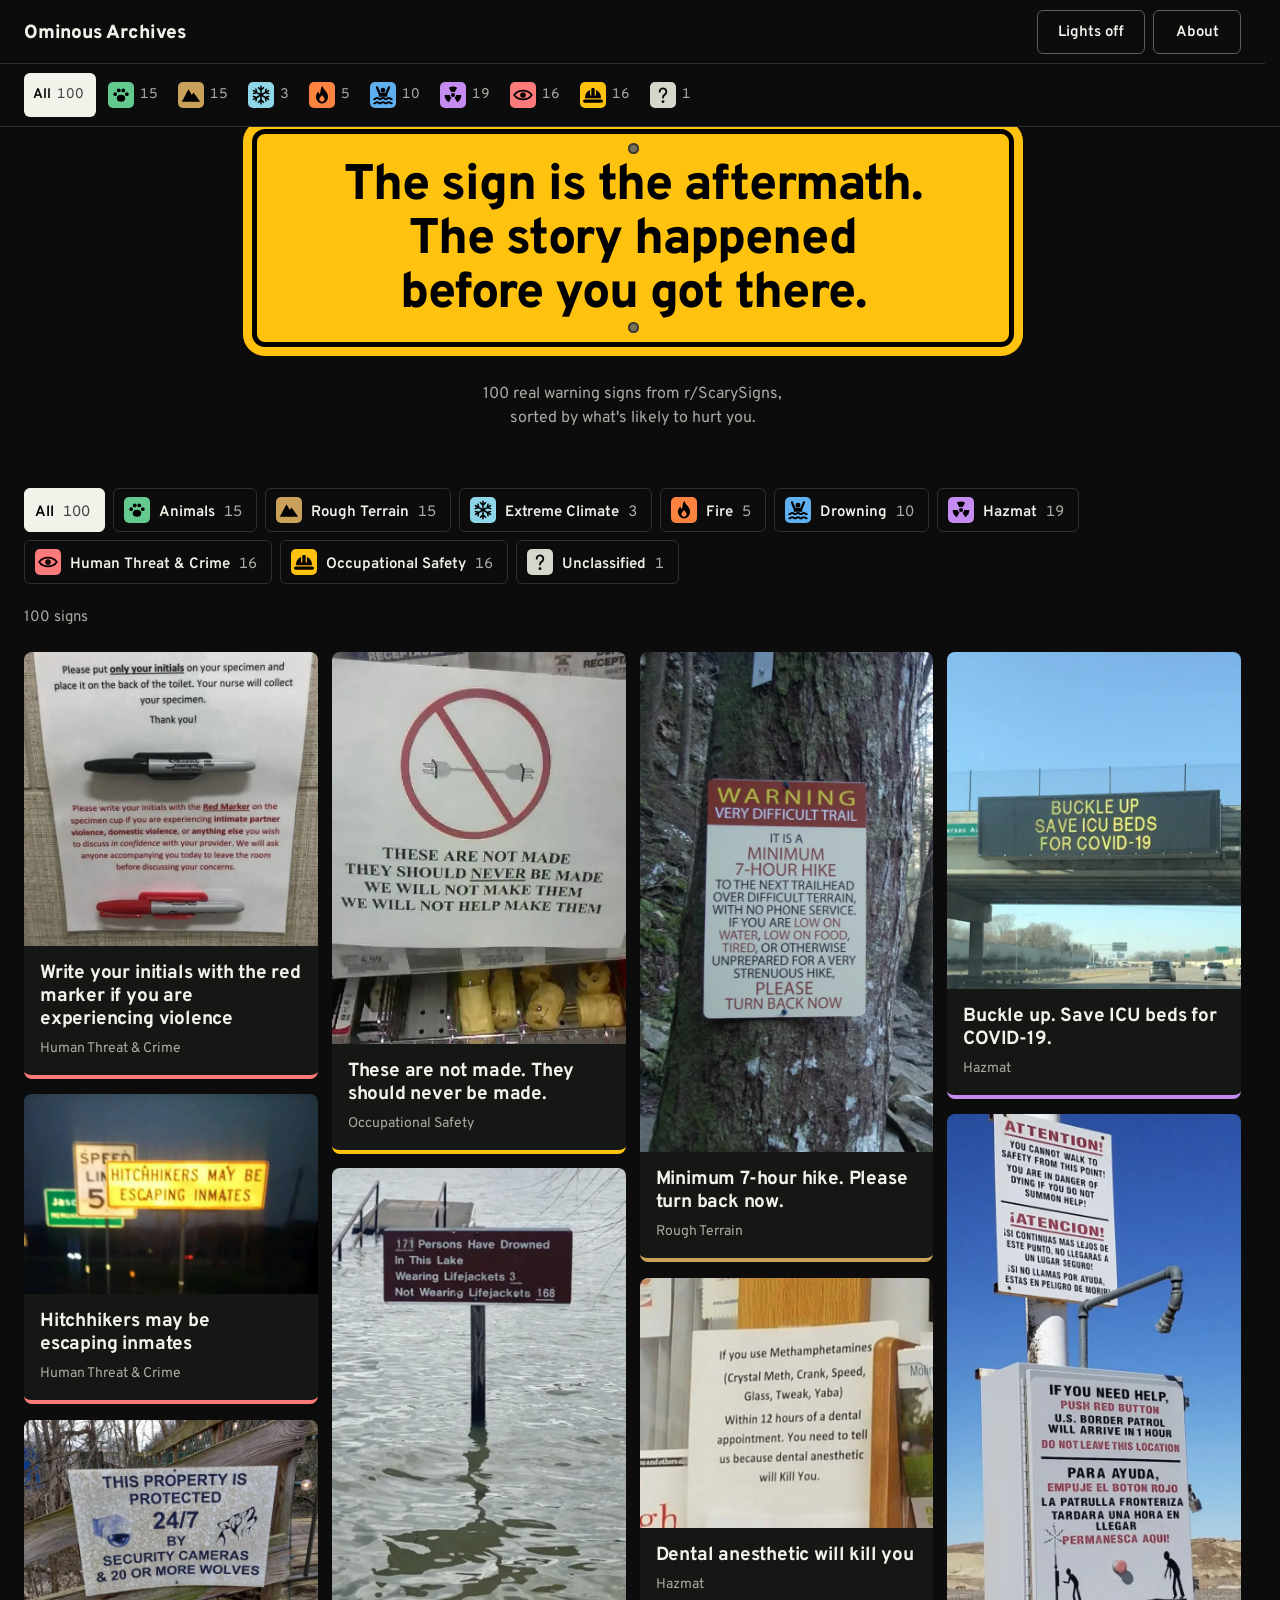
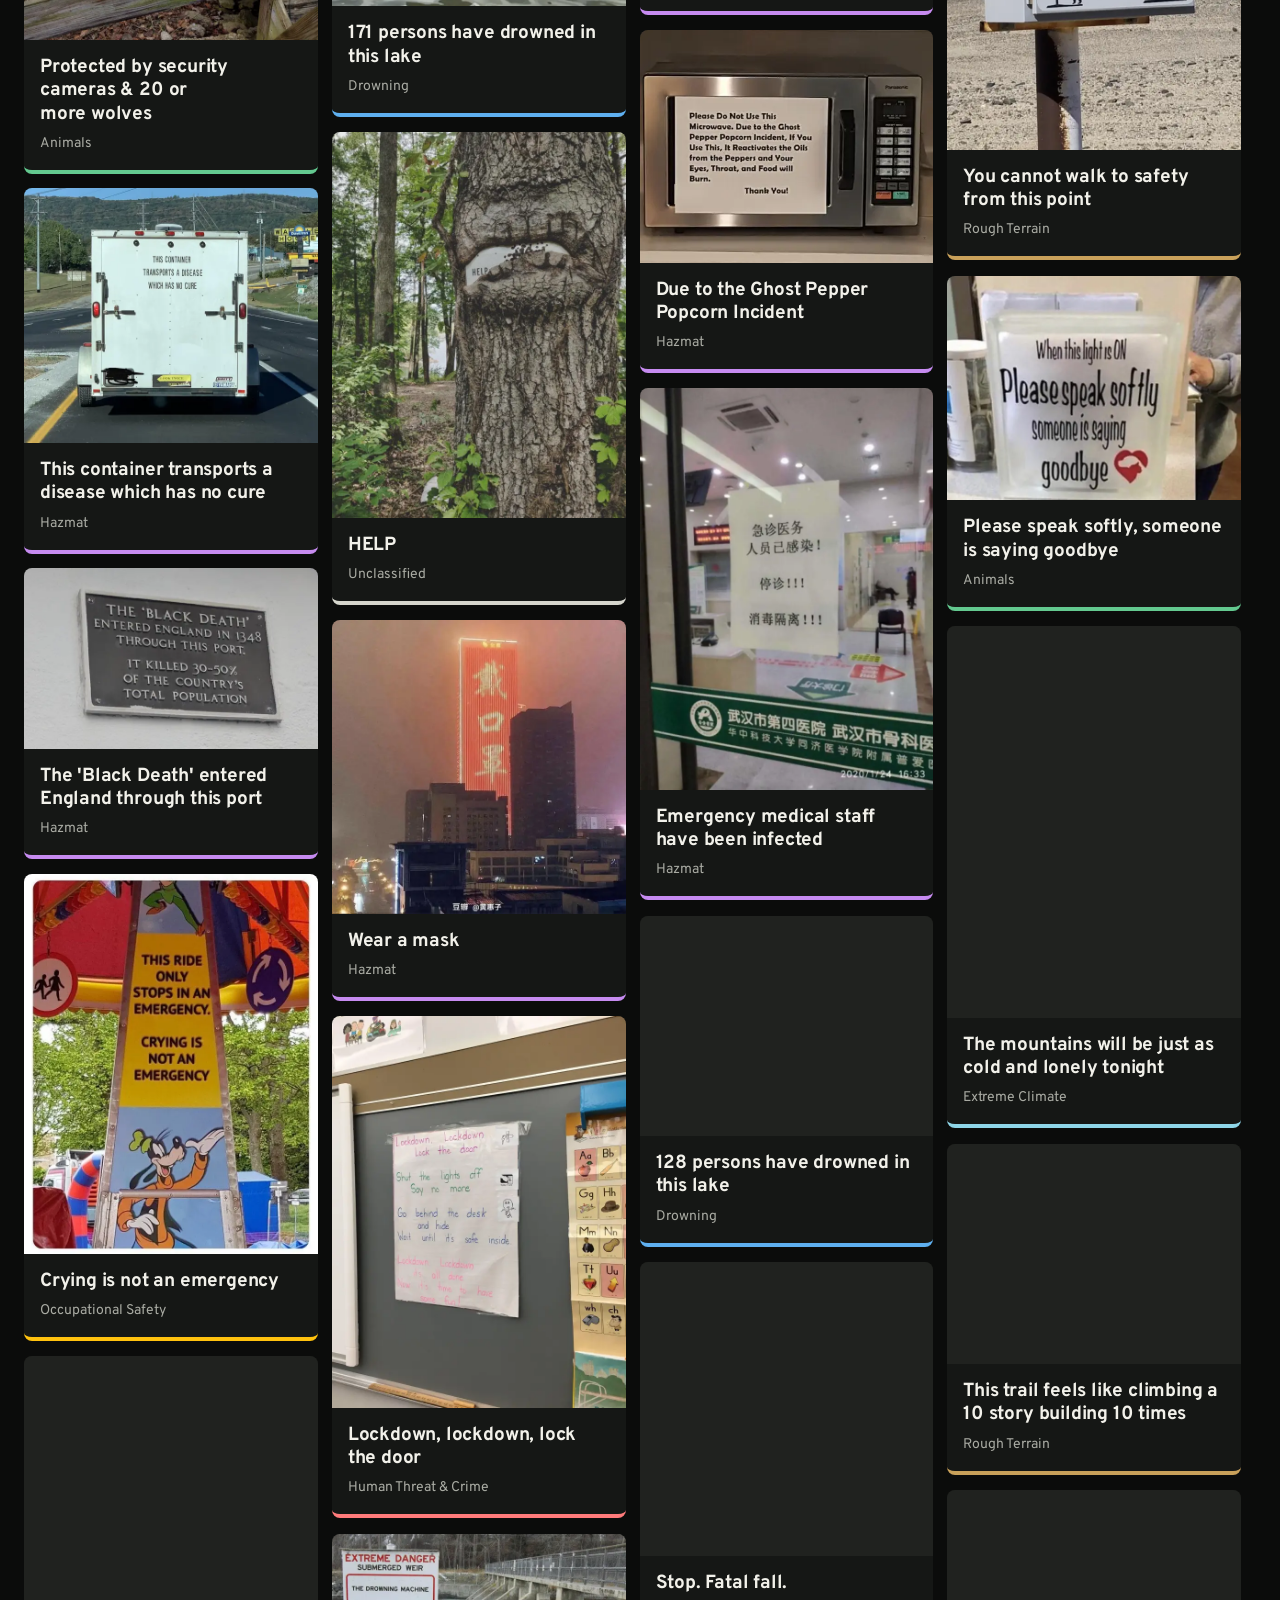
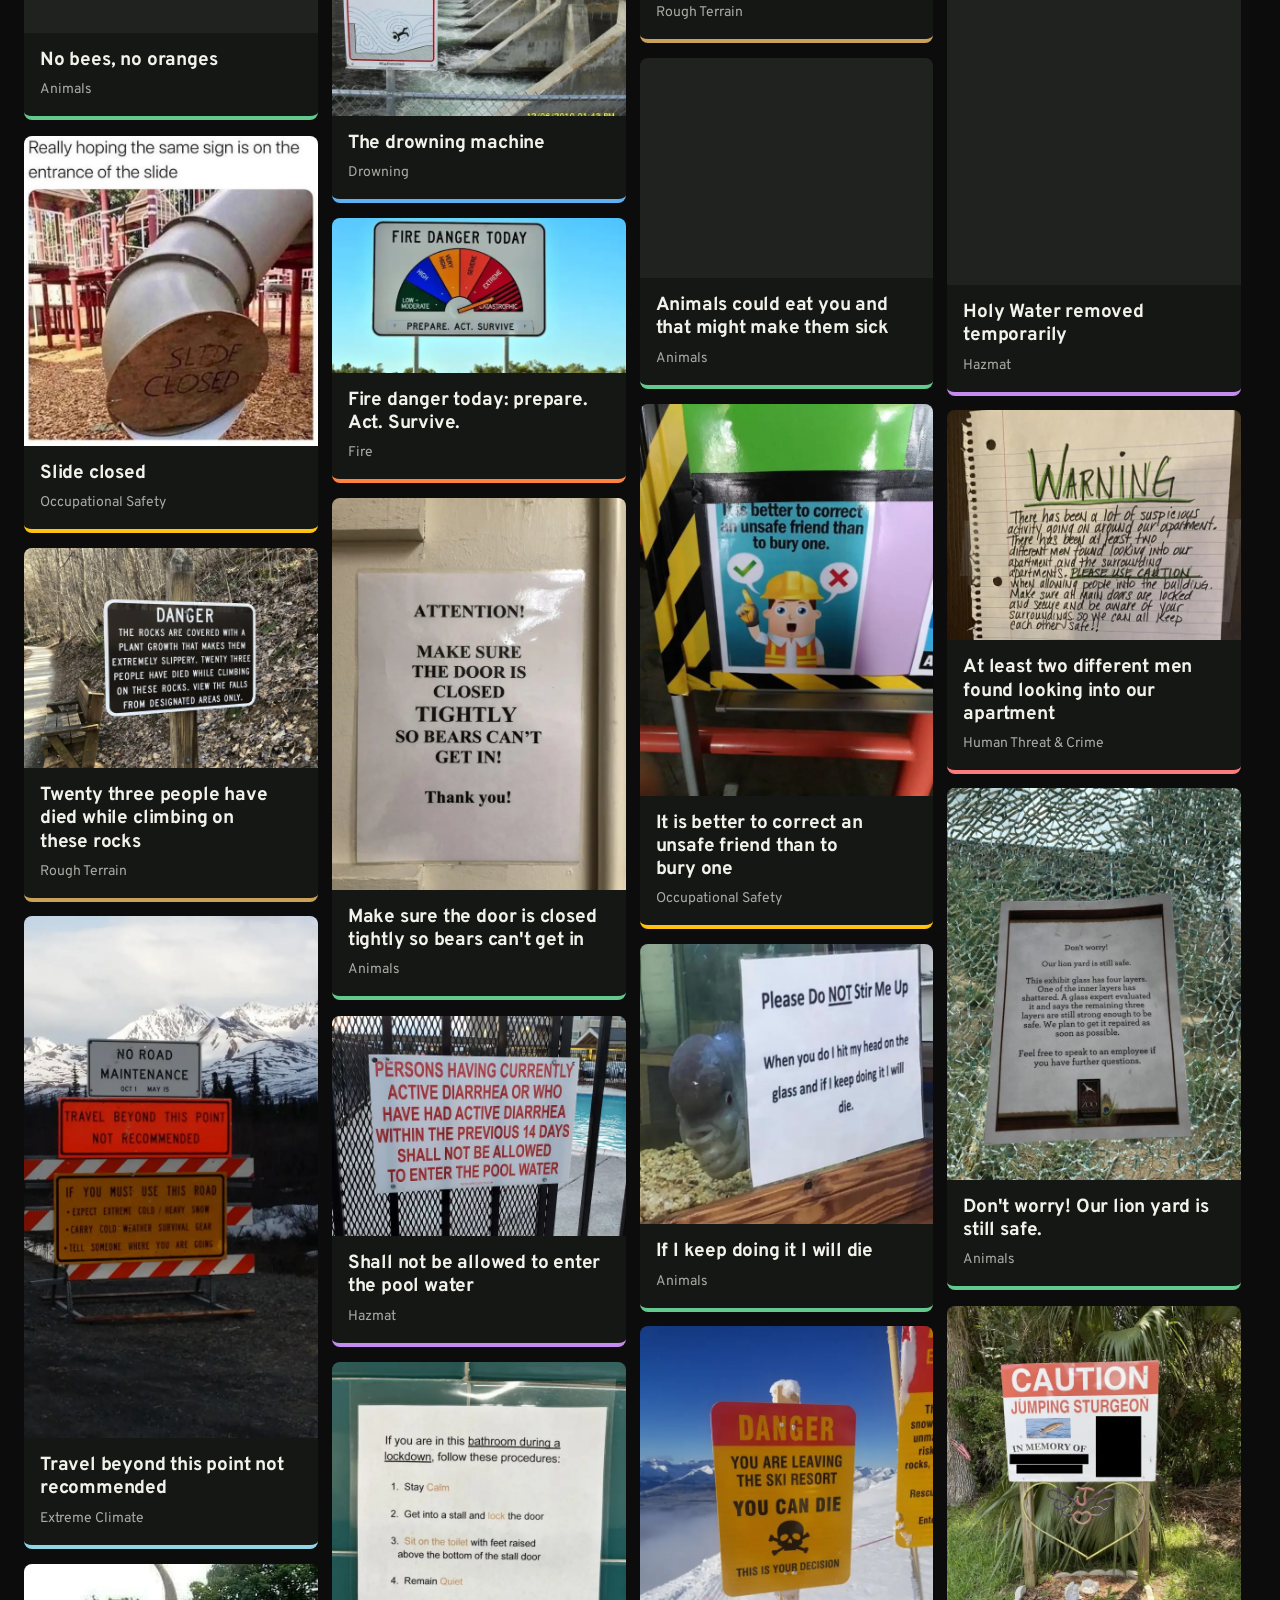
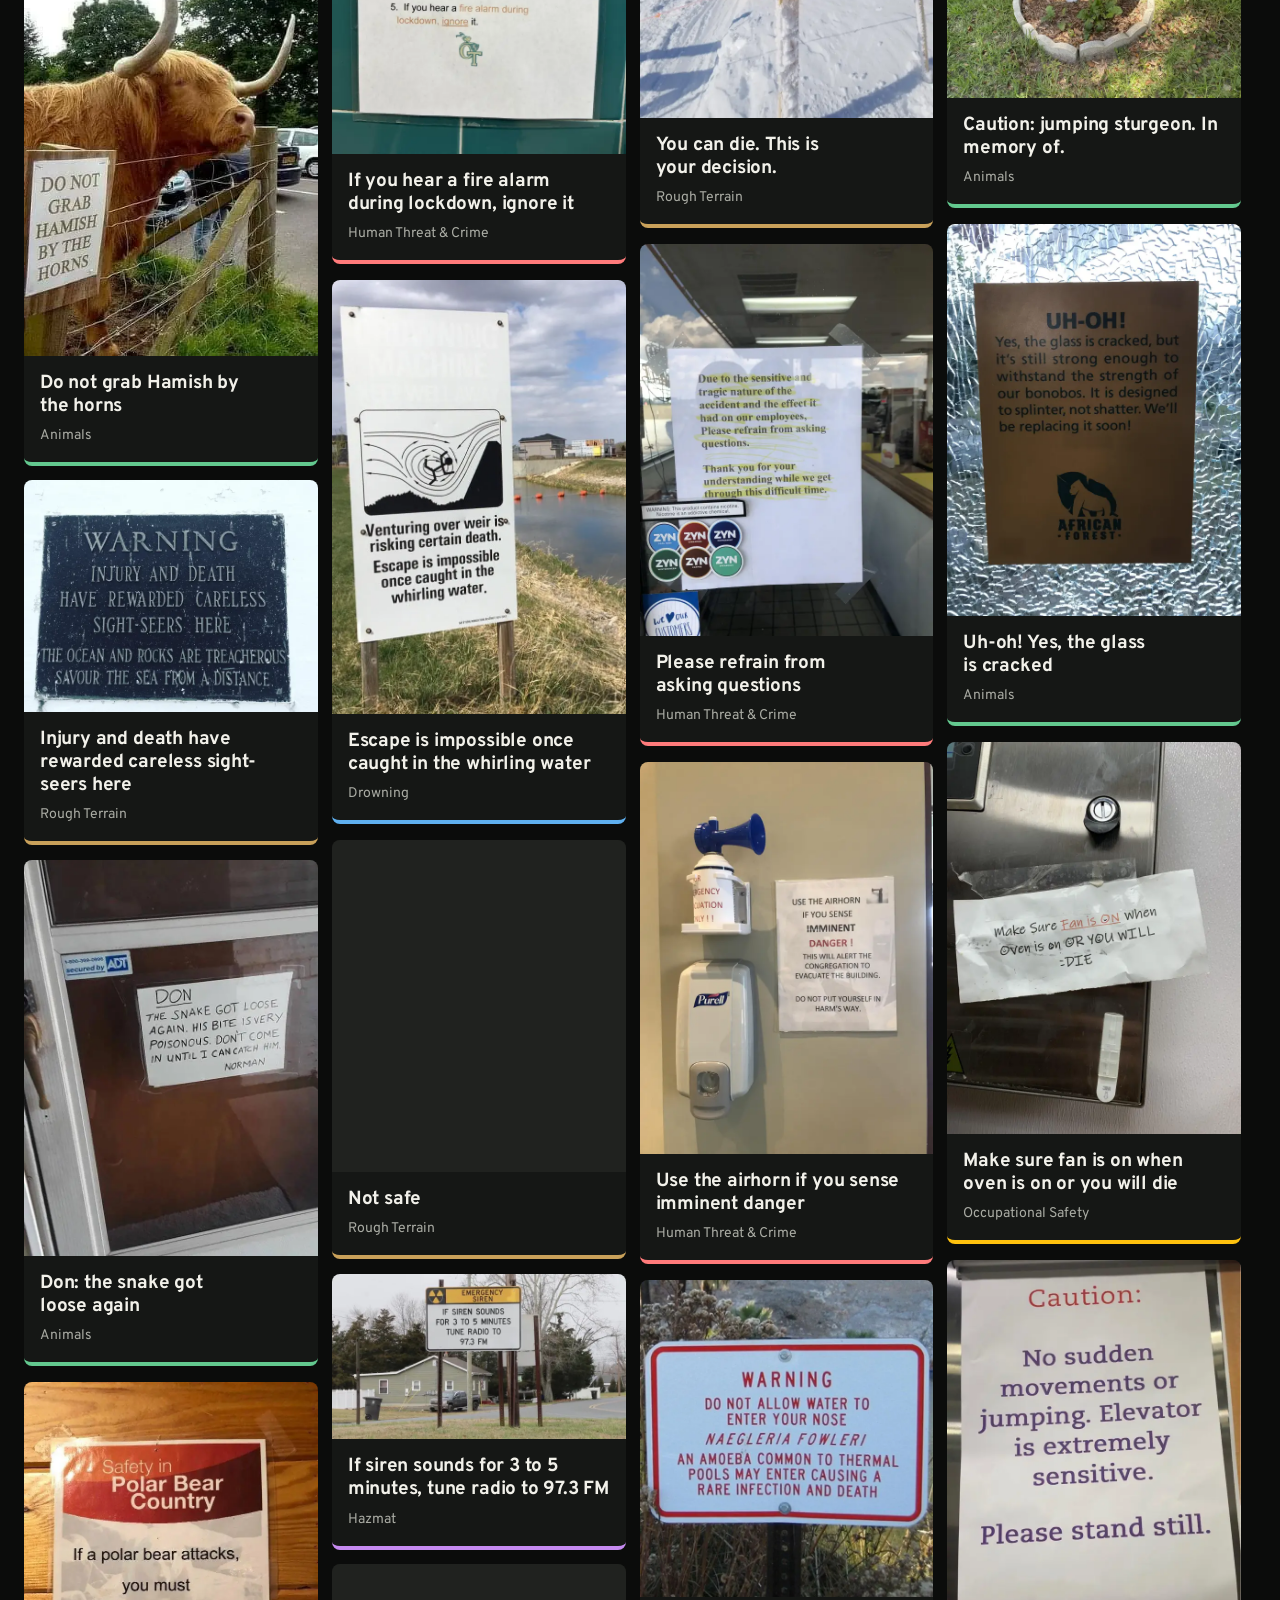
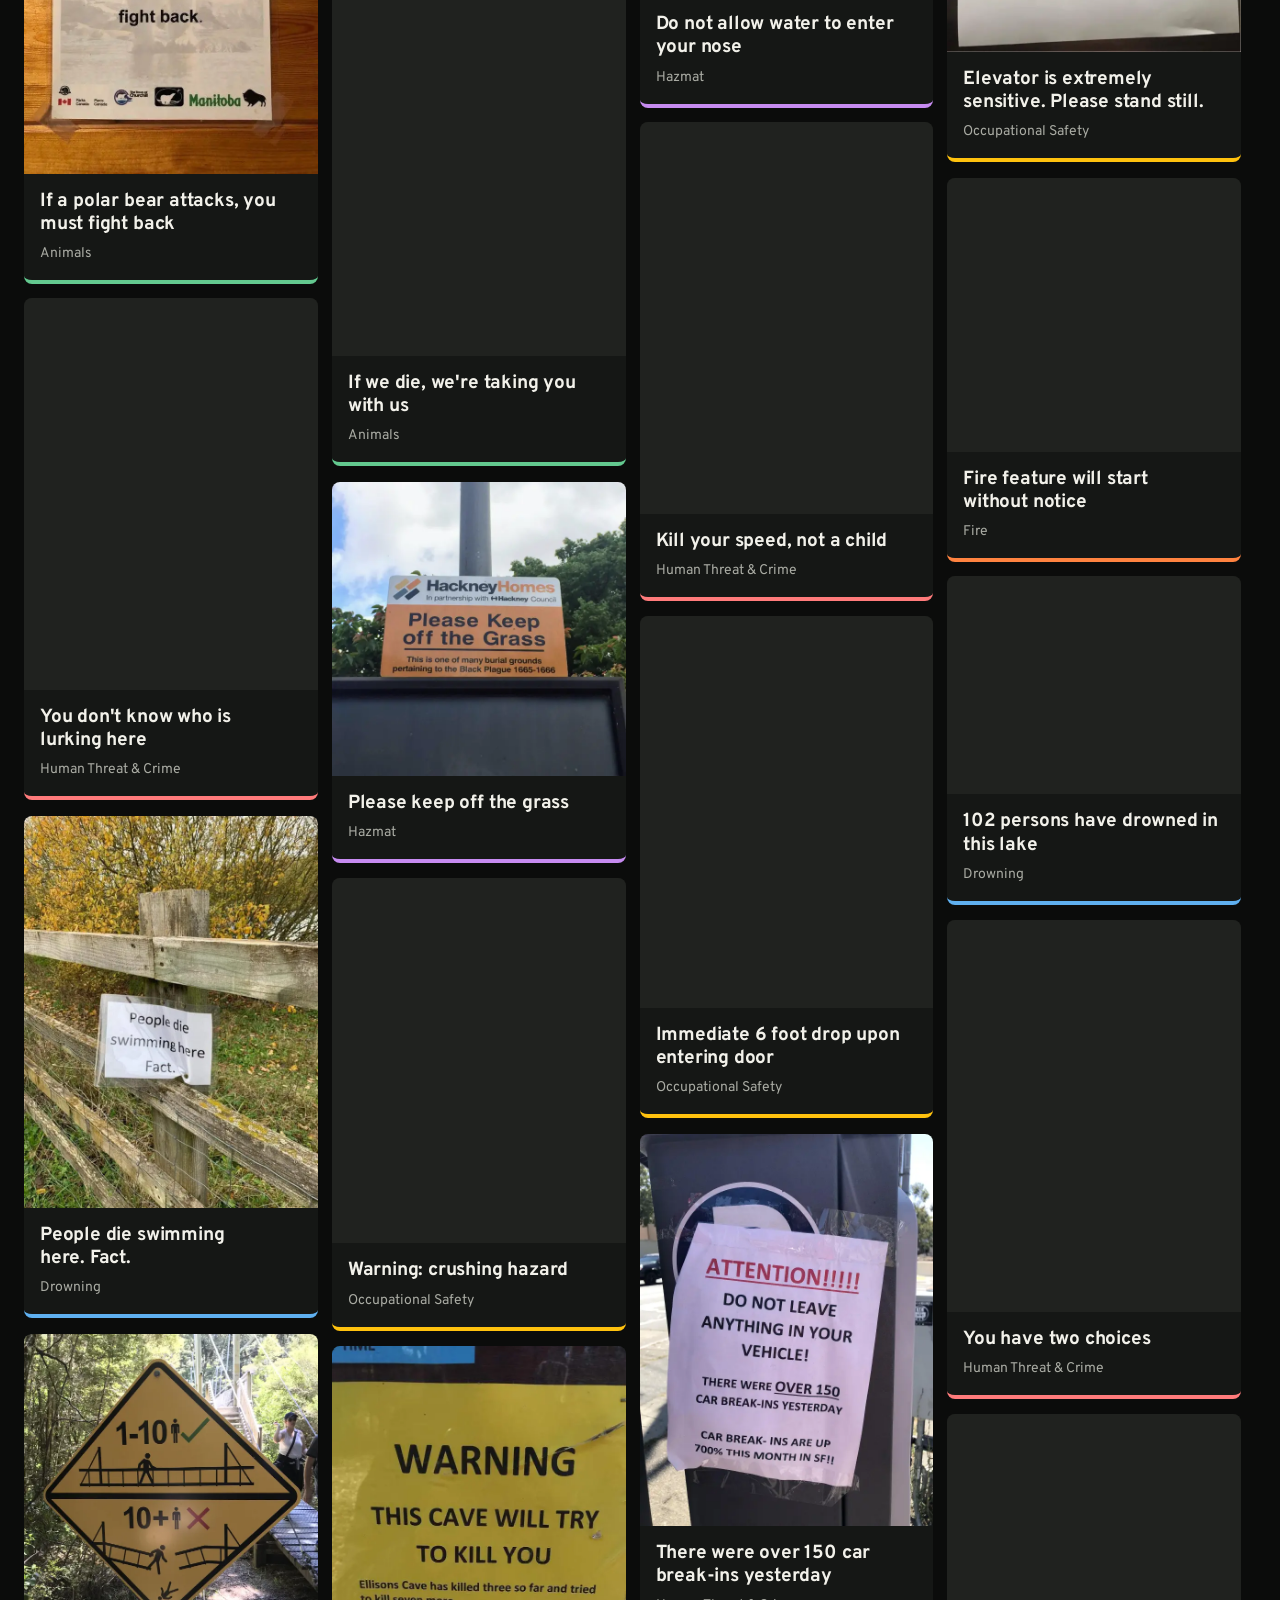
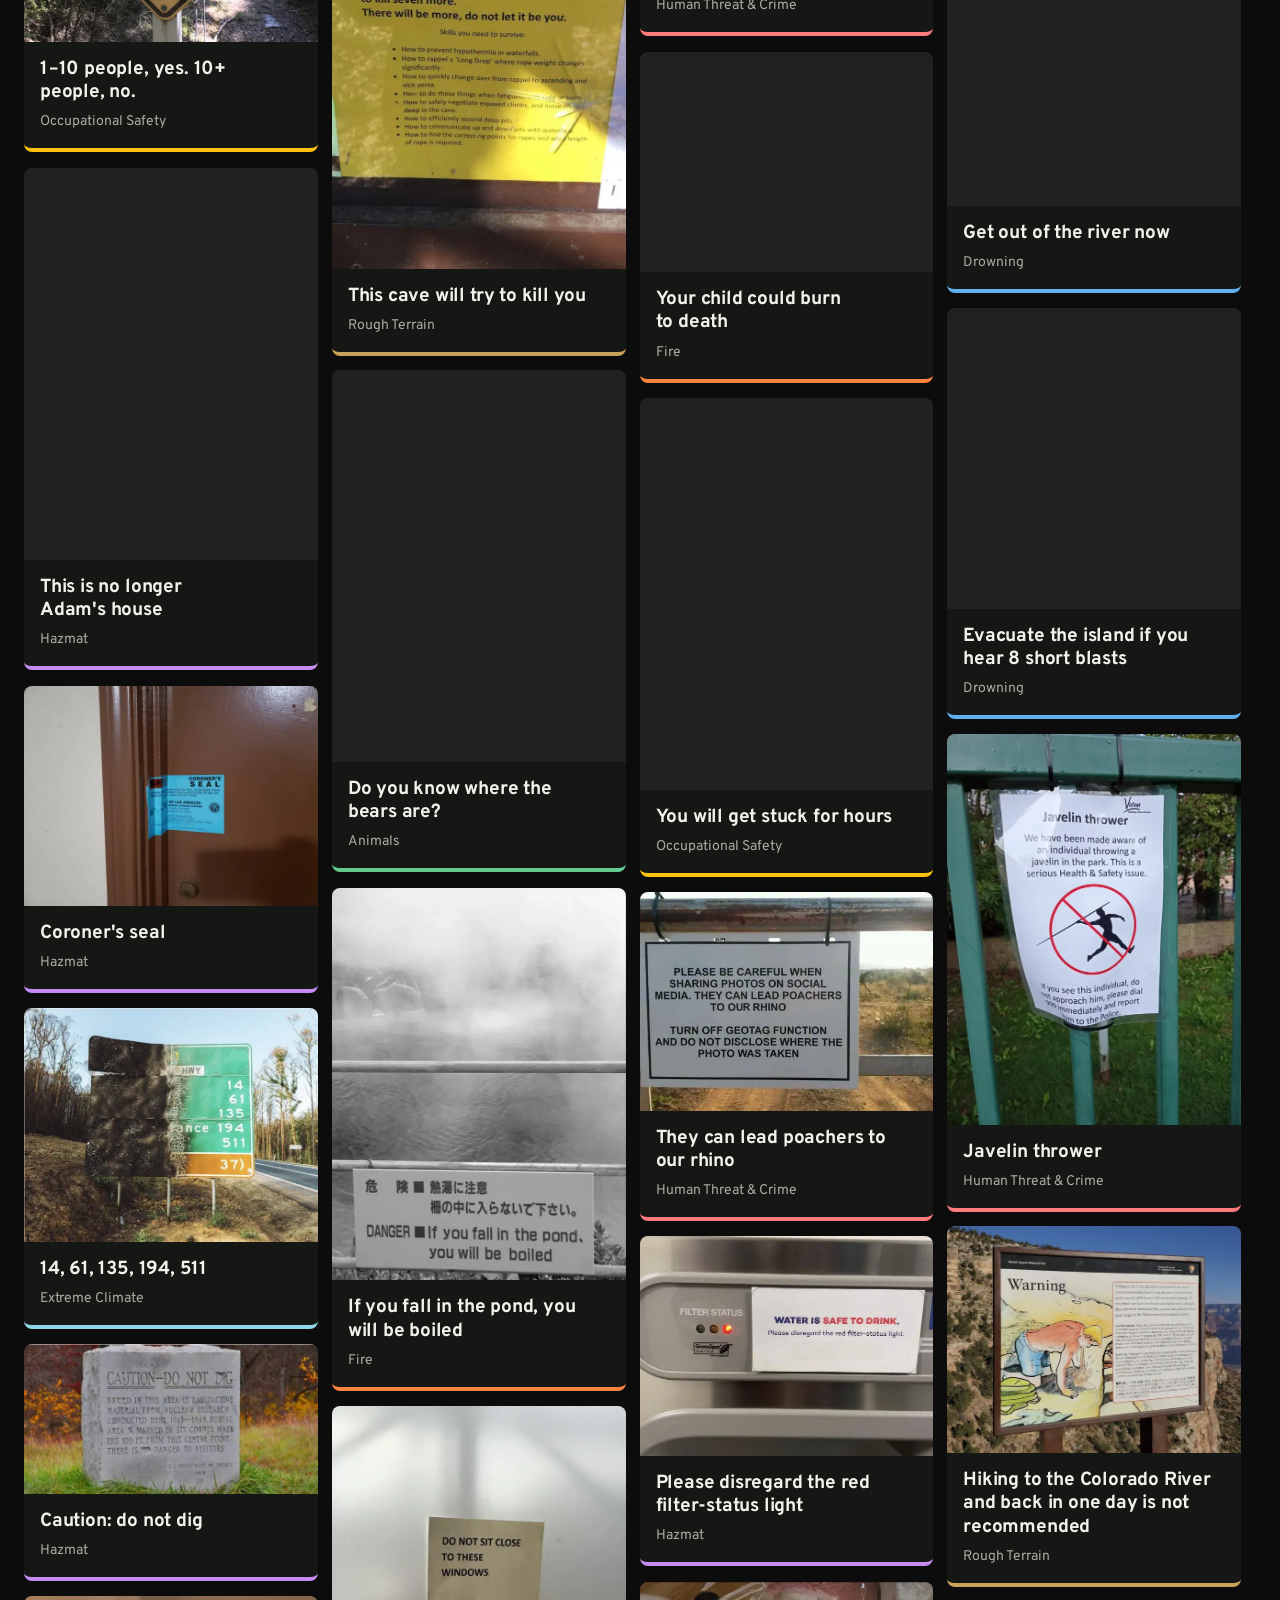
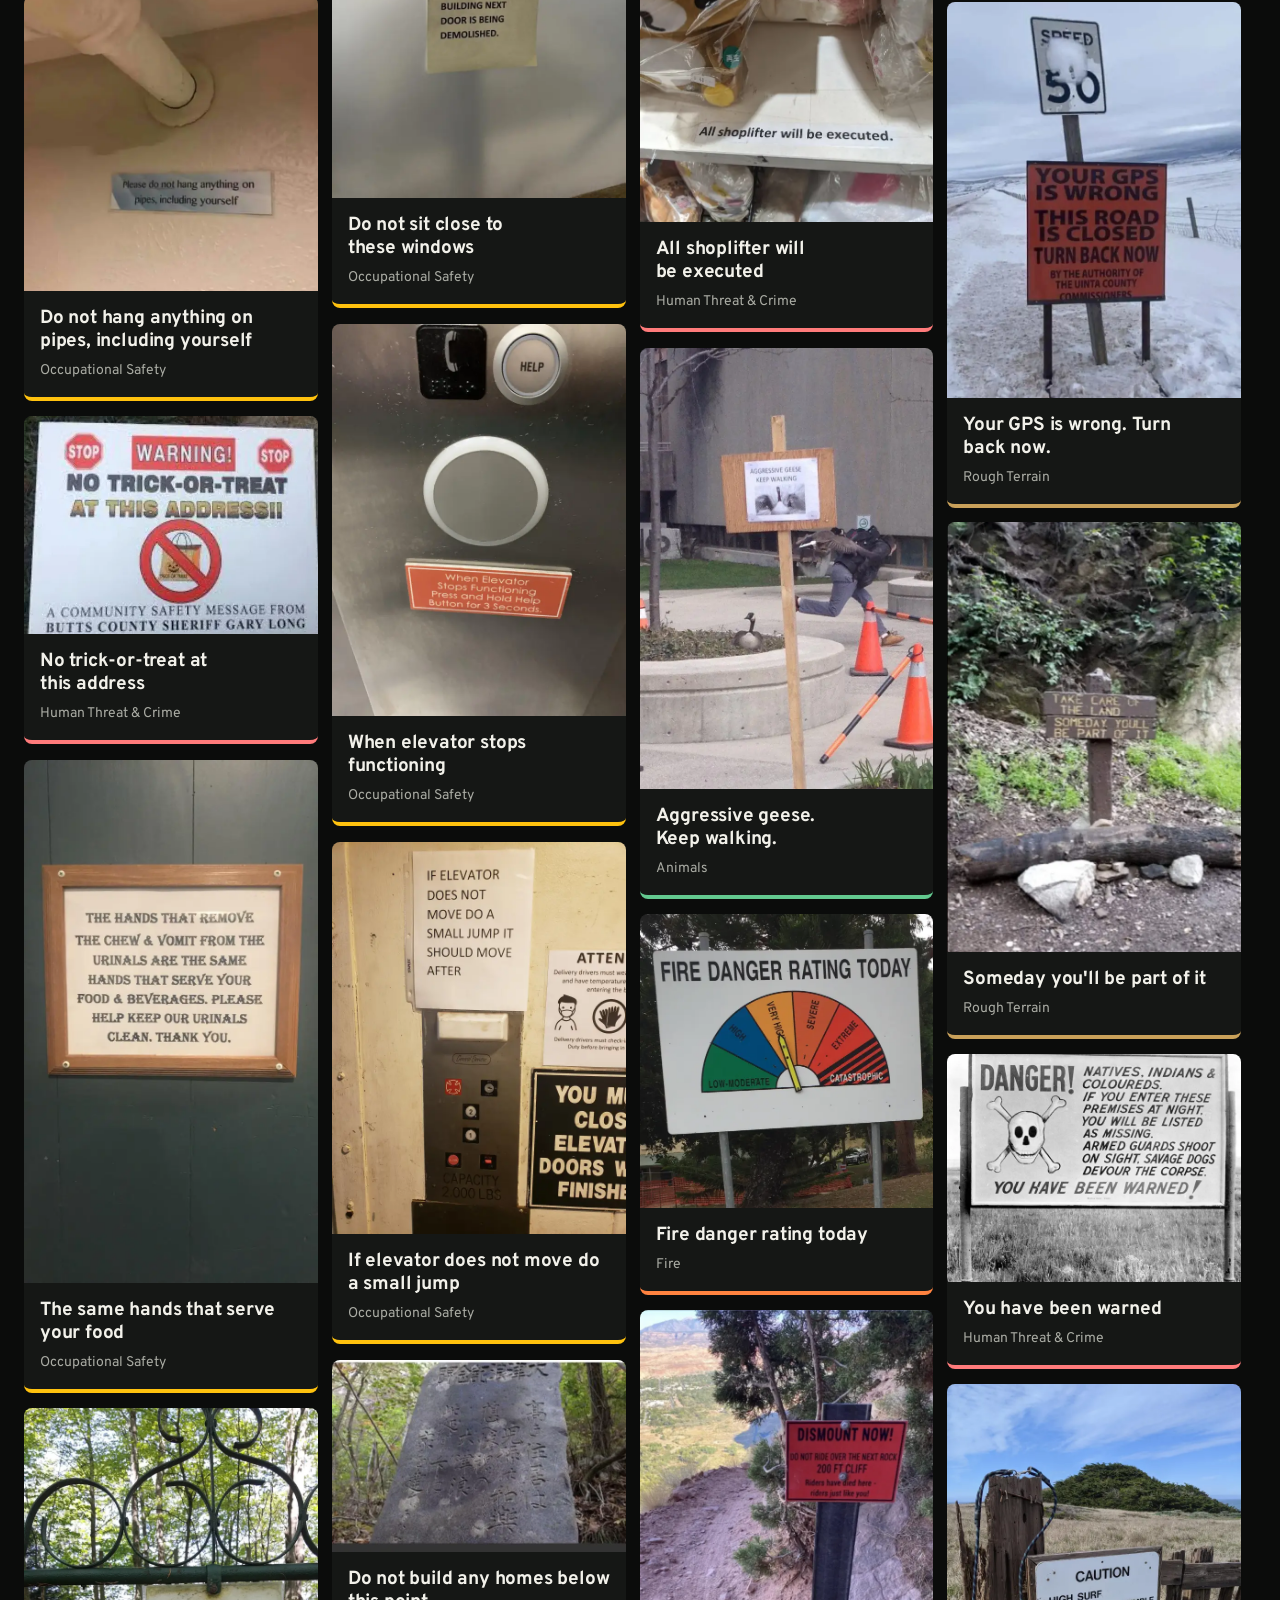
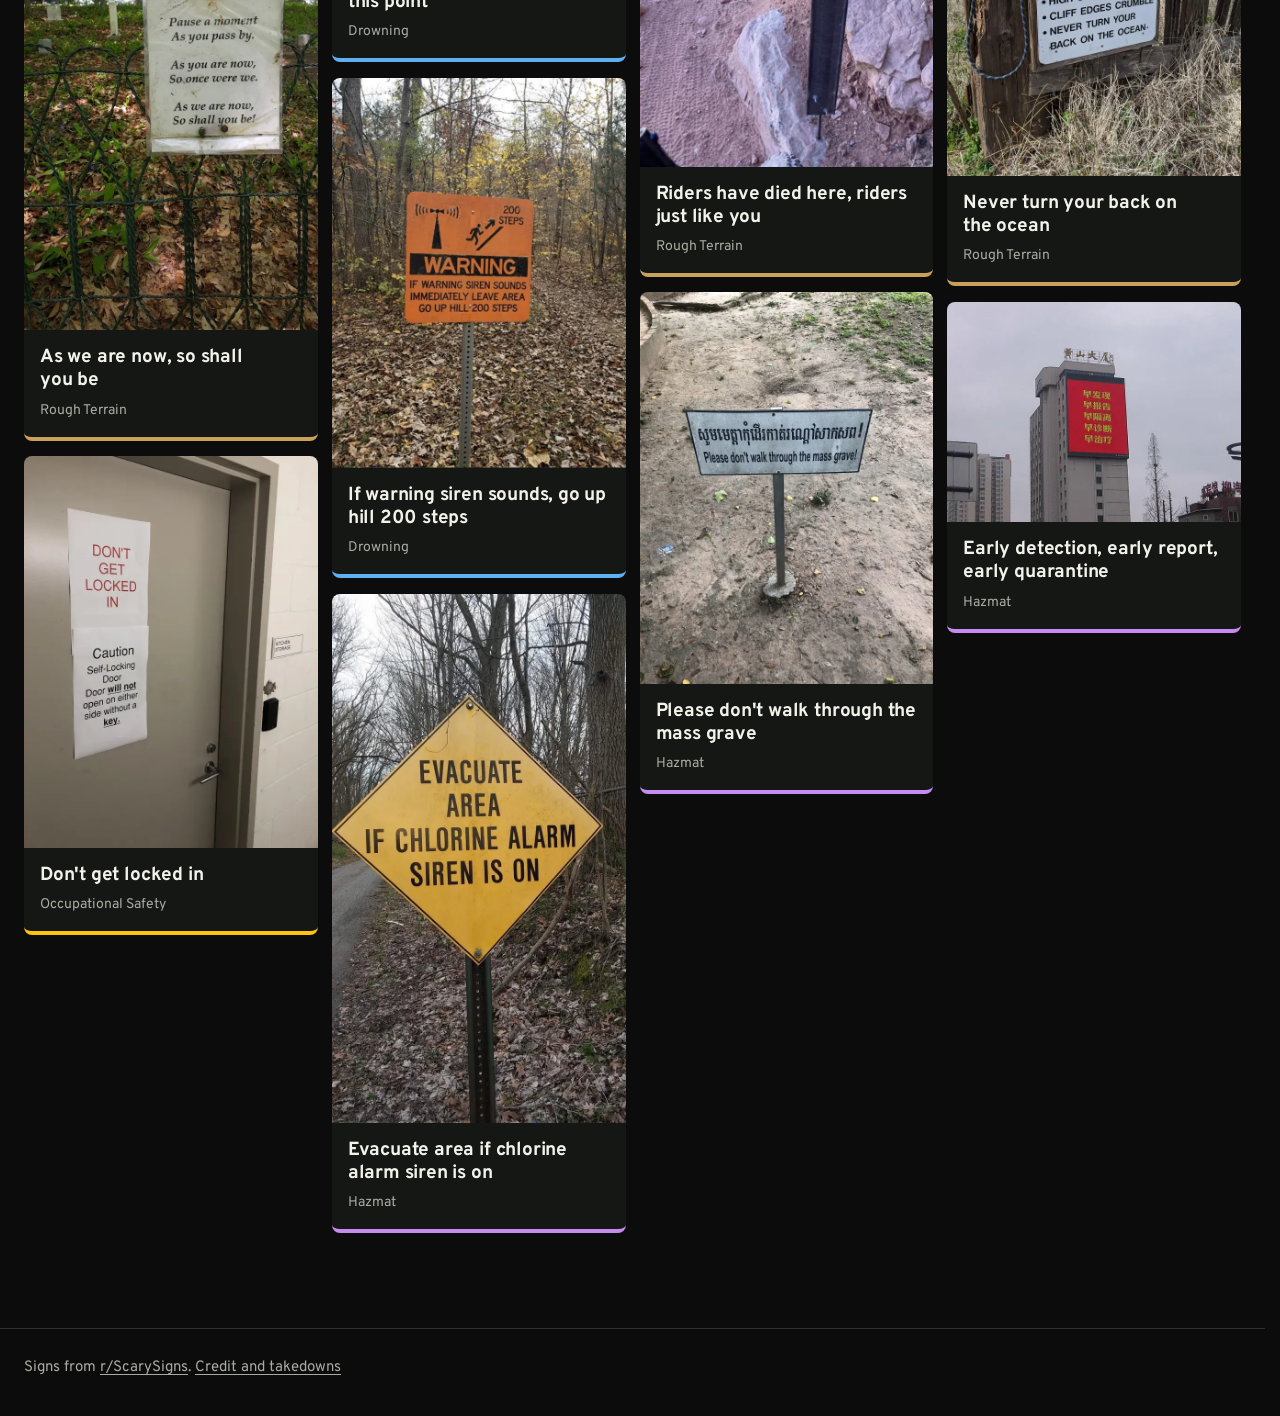
==== commit 8a6e3dc4: "Add files via upload" ====
--- a/index.html
+++ b/index.html
@@ -2,783 +2,88 @@
 <html lang="en">
 <head>
 <meta charset="UTF-8">
-<meta name="viewport" content="width=device-width, initial-scale=1.0">
+<meta name="viewport" content="width=device-width, initial-scale=1">
 <title>Ominous Archives</title>
-<meta name="description" content="A collection of the top 100 signs from r/ScarySigns — ranked, categorised, and guaranteed to make you think twice.">
+<meta name="description" content="100 real warning signs from r/ScarySigns. Nobody puts one up for no reason.">
 <meta property="og:title" content="Ominous Archives">
-<meta property="og:description" content="A collection of the top 100 signs from r/ScarySigns — ranked, categorised, and guaranteed to make you think twice.">
+<meta property="og:description" content="100 real warning signs from r/ScarySigns. Nobody puts one up for no reason.">
 <meta property="og:type" content="website">
-<style>
-  @import url('https://fonts.googleapis.com/css2?family=IBM+Plex+Mono:wght@400;600&family=IBM+Plex+Sans:wght@300;400;600&display=swap');
-
-  :root {
-    --bg: #0e0e0e;
-    --surface: #161616;
-    --border: #2a2a2a;
-    --text: #e0e0e0;
-    --muted: #666;
-    --accent: #ff4444;
-
-    --animals: #4caf7d;
-    --rough: #8b6914;
-    --fire: #e55c00;
-    --water: #1a7fbf;
-    --hazmat: #9c4dcc;
-    --human: #cc3333;
-    --occupational: #b8860b;
-    --climate: #1e7a5e;
-  }
-
-  * { box-sizing: border-box; margin: 0; padding: 0; }
-
-  body {
-    background: var(--bg);
-    color: var(--text);
-    font-family: 'IBM Plex Sans', sans-serif;
-    min-height: 100vh;
-  }
-
-  header {
-    padding: 24px 32px;
-    border-bottom: 1px solid var(--border);
-    display: flex;
-    align-items: center;
-    justify-content: space-between;
-    position: sticky;
-    top: 0;
-    background: var(--bg);
-    z-index: 100;
-  }
-
-  header h1 {
-    font-family: 'IBM Plex Mono', monospace;
-    font-size: 14px;
-    font-weight: 600;
-    letter-spacing: 0.1em;
-    color: var(--accent);
-    text-transform: uppercase;
-  }
-
-  header h1 a:hover {
-    text-decoration: underline;
-    text-underline-offset: 3px;
-  }
-
-  .header-right {
-    display: flex;
-    align-items: center;
-    gap: 16px;
-  }
-
-  #stats {
-    font-family: 'IBM Plex Mono', monospace;
-    font-size: 12px;
-    color: var(--muted);
-  }
-
-  .export-btn {
-    font-family: 'IBM Plex Mono', monospace;
-    font-size: 12px;
-    background: var(--accent);
-    color: white;
-    border: none;
-    padding: 8px 16px;
-    cursor: pointer;
-    letter-spacing: 0.05em;
-  }
-  .export-btn:hover { background: #cc0000; }
-
-
-  .filters {
-    padding: 16px 32px;
-    border-bottom: 1px solid var(--border);
-    display: flex;
-    gap: 8px;
-    flex-wrap: wrap;
-    align-items: center;
-    position: sticky;
-    top: calc(var(--header-h, 0px) - 1px);
-    background: var(--bg);
-    z-index: 99;
-    transition: transform 0.25s ease;
-  }
-  .filters.hidden-bar {
-    transform: translateY(-100%);
-    pointer-events: none;
-  }
-
-  .filter-select {
-    display: none;
-    font-family: 'IBM Plex Mono', monospace;
-    font-size: 11px;
-    background: #0e0e0e;
-    color: var(--text);
-    border: 1px solid var(--border);
-    padding: 6px 10px;
-    cursor: pointer;
-    letter-spacing: 0.05em;
-    flex: 1;
-  }
-  .filter-select:focus { outline: none; border-color: #555; }
-
-  @media (max-width: 600px) {
-    .filter-btn { display: none; }
-    .filter-select { display: block; }
-  }
-
-  .filter-label {
-    font-family: 'IBM Plex Mono', monospace;
-    font-size: 11px;
-    color: var(--muted);
-    margin-right: 4px;
-    text-transform: uppercase;
-    letter-spacing: 0.08em;
-  }
-
-  .filter-btn {
-    font-family: 'IBM Plex Mono', monospace;
-    font-size: 11px;
-    padding: 5px 12px;
-    border: 1px solid var(--border);
-    background: transparent;
-    color: var(--muted);
-    cursor: pointer;
-    letter-spacing: 0.05em;
-    transition: all 0.15s;
-  }
-  .filter-btn:hover { color: var(--text); border-color: #444; }
-  .filter-btn.active { color: #000; border-color: #fff; background: #fff; }
-
-  .grid {
-    display: grid;
-    grid-template-columns: repeat(auto-fill, minmax(380px, 1fr));
-    gap: 1px;
-    background: var(--border);
-    padding: 1px;
-  }
-
-  .card {
-    background: var(--surface);
-    display: flex;
-    flex-direction: column;
-    transition: opacity 0.2s;
-  }
-  .card.hidden { display: none; }
-
-  .img-wrap {
-    position: relative;
-    width: 100%;
-    aspect-ratio: 4/3;
-    overflow: hidden;
-    background: #111;
-  }
-
-  .img-wrap img {
-    width: 100%;
-    height: 100%;
-    object-fit: cover;
-    display: block;
-    transition: transform 0.3s;
-    filter: grayscale(20%) contrast(1.05);
-  }
-  .card:hover .img-wrap img { transform: scale(1.03); }
-
-  .img-wrap .cat-badge {
-    position: absolute;
-    top: 8px;
-    left: 8px;
-    font-family: 'IBM Plex Mono', monospace;
-    font-size: 10px;
-    font-weight: 600;
-    padding: 3px 8px;
-    letter-spacing: 0.06em;
-    text-transform: uppercase;
-    pointer-events: none;
-  }
-
-  .img-wrap .img-fail {
-    display: none;
-    position: absolute;
-    inset: 0;
-    align-items: center;
-    justify-content: center;
-    font-family: 'IBM Plex Mono', monospace;
-    font-size: 11px;
-    color: var(--muted);
-    flex-direction: column;
-    gap: 8px;
-  }
-  .img-wrap .img-fail a { color: #4a9eff; font-size: 10px; }
-
-  .card-body {
-    padding: 12px;
-    flex: 1;
-    display: flex;
-    flex-direction: column;
-    gap: 8px;
-  }
-
-  .card-title {
-    font-size: 12px;
-    font-weight: 400;
-    color: var(--text);
-    line-height: 1.4;
-  }
-
-  .card-meta {
-    font-family: 'IBM Plex Mono', monospace;
-    font-size: 10px;
-    color: var(--muted);
-  }
-
-  .relabel {
-    margin-top: auto;
-  }
-
-  .relabel select {
-    width: 100%;
-    font-family: 'IBM Plex Mono', monospace;
-    font-size: 11px;
-    background: #0e0e0e;
-    color: var(--text);
-    border: 1px solid var(--border);
-    padding: 6px 8px;
-    cursor: pointer;
-    appearance: none;
-    -webkit-appearance: none;
-  }
-  .relabel select:focus { outline: none; border-color: #555; }
-
-  /* Category colours */
-  .cat-Animals { background: var(--animals); color: #000; }
-  .cat-Rough { background: var(--rough); color: #fff; }
-  .cat-Fire { background: var(--fire); color: #fff; }
-  .cat-Drowning { background: var(--water); color: #fff; }
-  .cat-Hazmat { background: var(--hazmat); color: #fff; }
-  .cat-Human { background: var(--human); color: #fff; }
-  .cat-Occupational { background: var(--occupational); color: #000; }
-  .cat-Climate { background: var(--climate); color: #fff; }
-  .card.changed
-
-
-
-  .legend {
-    display: flex;
-    flex-wrap: wrap;
-    gap: 12px;
-    margin-top: 6px;
-  }
-
-  .legend-item {
-    display: flex;
-    align-items: center;
-    gap: 6px;
-    font-family: 'IBM Plex Mono', monospace;
-    font-size: 10px;
-    color: var(--muted);
-    letter-spacing: 0.04em;
-  }
-
-  .legend-dot {
-    width: 8px;
-    height: 8px;
-    border-radius: 50%;
-    flex-shrink: 0;
-  }
-  /* ── Lightbox ── */
-  .lightbox {
-    display: none;
-    position: fixed;
-    inset: 0;
-    background: rgba(0,0,0,0.92);
-    z-index: 1000;
-    align-items: center;
-    justify-content: center;
-    flex-direction: column;
-    padding: 24px;
-  }
-  .lightbox.open { display: flex; }
-
-  .lightbox img {
-    max-width: 90vw;
-    max-height: 80vh;
-    object-fit: contain;
-    display: block;
-  }
-
-  .lightbox-footer {
-    margin-top: 16px;
-    display: flex;
-    align-items: center;
-    gap: 20px;
-  }
-
-  .lightbox-title {
-    font-family: 'IBM Plex Sans', sans-serif;
-    font-size: 13px;
-    color: var(--text);
-    max-width: 600px;
-    text-align: center;
-  }
-
-  .lightbox-reddit {
-    font-family: 'IBM Plex Mono', monospace;
-    font-size: 11px;
-    color: #4a9eff;
-    text-decoration: none;
-    white-space: nowrap;
-  }
-  .lightbox-reddit:hover { text-decoration: underline; }
-
-  .lightbox-close {
-    position: fixed;
-    top: 20px;
-    right: 24px;
-    font-family: 'IBM Plex Mono', monospace;
-    font-size: 20px;
-    color: var(--muted);
-    background: none;
-    border: none;
-    cursor: pointer;
-    line-height: 1;
-  }
-  .lightbox-close:hover { color: var(--text); }
-
-  .img-wrap { cursor: zoom-in; }
-
-  .about-btn {
-    font-family: 'IBM Plex Mono', monospace;
-    font-size: 11px;
-    background: transparent;
-    color: var(--muted);
-    border: 1px solid var(--border);
-    padding: 5px 14px;
-    cursor: pointer;
-    letter-spacing: 0.08em;
-    text-transform: uppercase;
-    transition: all 0.15s;
-  }
-  .about-btn:hover { color: var(--text); border-color: #555; }
-  .about-btn.active {
-    color: var(--bg);
-    background: var(--text);
-    border-color: var(--text);
-  }
-
-  #about-page {
-    display: none;
-    padding: 48px 32px;
-    max-width: 680px;
-  }
-  #about-page.open { display: block; }
-
-  .about-back {
-    font-family: 'IBM Plex Mono', monospace;
-    font-size: 11px;
-    background: transparent;
-    color: var(--muted);
-    border: 1px solid var(--border);
-    padding: 5px 14px;
-    cursor: pointer;
-    letter-spacing: 0.08em;
-    text-transform: uppercase;
-    transition: all 0.15s;
-    margin-bottom: 40px;
-  }
-  .about-back:hover { color: var(--text); border-color: #555; }
-
-  .about-body h2 {
-    font-family: 'IBM Plex Mono', monospace;
-    font-size: 13px;
-    font-weight: 600;
-    color: var(--accent);
-    text-transform: uppercase;
-    letter-spacing: 0.1em;
-    margin-bottom: 16px;
-    margin-top: 32px;
-  }
-  .about-body h2:first-child { margin-top: 0; }
-  .about-body p {
-    font-size: 14px;
-    line-height: 1.8;
-    color: var(--muted);
-    margin-bottom: 16px;
-  }
-
-  /* ── Explore (Lights Off) overlay ─────────────────────────────── */
-  #explore-page {
-    display: none;
-    position: fixed;
-    inset: 0;
-    background: #000;
-    pointer-events: none;
-    z-index: 90;
-    --mx: 50%;
-    --my: 50%;
-    -webkit-mask-image: radial-gradient(circle 180px at var(--mx) var(--my),
-      transparent 0%,
-      rgba(0,0,0,0.4) 55%,
-      #000 100%);
-    mask-image: radial-gradient(circle 180px at var(--mx) var(--my),
-      transparent 0%,
-      rgba(0,0,0,0.4) 55%,
-      #000 100%);
-  }
-  #explore-page.open { display: block; }
-
-  .lightbox-nav {
-    position: fixed;
-    top: 50%;
-    transform: translateY(-50%);
-    font-family: 'IBM Plex Mono', monospace;
-    font-size: 20px;
-    color: rgba(255,255,255,0.3);
-    background: none;
-    border: none;
-    cursor: pointer;
-    padding: 16px;
-    z-index: 1001;
-    transition: color 0.15s;
-    user-select: none;
-  }
-  .lightbox-nav:hover { color: rgba(255,255,255,0.85); }
-  .lightbox-nav.prev { left: 12px; }
-  .lightbox-nav.next { right: 12px; }
-  .lightbox-nav:disabled { opacity: 0.1; cursor: default; }
-
-  .lightbox-counter {
-    font-family: 'IBM Plex Mono', monospace;
-    font-size: 10px;
-    color: var(--muted);
-    letter-spacing: 0.08em;
-    white-space: nowrap;
-  }
-
-</style>
+<meta property="og:url" content="https://roproj.github.io/OminousSigns/">
+<meta property="og:image" content="https://roproj.github.io/OminousSigns/og.jpg">
+<meta name="twitter:card" content="summary_large_image">
+<meta name="theme-color" content="#0b0c0b">
+<link rel="icon" href="favicon.svg" type="image/svg+xml">
+<link rel="preconnect" href="https://fonts.googleapis.com">
+<link rel="preconnect" href="https://fonts.gstatic.com" crossorigin>
+<link rel="stylesheet" href="https://fonts.googleapis.com/css2?family=Overpass:wght@400;600;700;800&display=swap">
+<link rel="stylesheet" href="style.css?v=4">
 </head>
 <body>
+<a class="skip" id="skip" href="#grid">Skip to the signs</a>
+<header>
+  <a class="brand" href="#">Ominous <span>Archives</span></a>
+  <nav aria-label="Main">
+    <button class="btn" id="lights" aria-pressed="false">Lights off</button>
+    <button class="dd" id="dd" aria-expanded="false" aria-controls="dd-menu"></button>
+    <a class="btn" id="about-link" href="#about">About</a>
+  </nav>
+</header>
+<div class="dd-menu" id="dd-menu" role="group" aria-label="Filter by hazard" hidden></div>
 
-<div class="lightbox" id="lightbox" onclick="closeLightbox(event)">
-  <button class="lightbox-close" onclick="closeLightbox()">✕</button>
-  <button class="lightbox-nav prev" id="lb-prev" onclick="lightboxNav(-1)">&#8592;</button>
-  <button class="lightbox-nav next" id="lb-next" onclick="lightboxNav(1)">&#8594;</button>
-  <img id="lightbox-img" src="" alt="">
-  <div class="lightbox-footer">
-    <span class="lightbox-counter" id="lightbox-counter"></span>
-    <span class="lightbox-title" id="lightbox-title"></span>
-    <a class="lightbox-reddit" id="lightbox-link" href="" target="_blank" rel="noopener">View on Reddit ↗</a>
+<main id="archive">
+  <div class="quick" id="quick" role="group" aria-label="Quick hazard filter" inert></div>
+  <section class="hero">
+    <div class="plate"><h1>The sign is the aftermath. The story happened before you got there.</h1></div>
+    <p>100 real warning signs from r/ScarySigns, sorted by what's likely to hurt you.</p>
+  </section>
+  <div class="cats" id="cats" role="group" aria-label="Hazard"></div>
+  <div class="list-head" id="list-head">
+    <p id="count" aria-live="polite"></p>
+    <button class="btn" id="show-all" hidden>Show all</button>
   </div>
-</div>
+  <ul class="grid" id="grid" tabindex="-1"></ul>
+  <p class="empty" id="empty" hidden></p>
+  <noscript><p class="empty">This archive needs JavaScript to show the signs.</p></noscript>
+</main>
 
-<header>
-  <div>
-    <h1><a href="#" onclick="hideAbout(); filter('all', document.querySelector('.filter-btn')); return false;" style="color:inherit;text-decoration:none;">r/ScarySigns — Ominous Archives</a></h1></div>
+<main id="about-page" hidden>
+  <h1 tabindex="-1">About this project</h1>
+  <p><strong>Every aspect of our lives is riddled with risk and danger, even if we don't realise it. Ominous Archives shows us that things could go very wrong very fast. It's a scary world out there and naïveté is deadly.</strong></p>
+  <p>r/ScarySigns is my favourite corner of the internet. There's no gore on it and not much drama. It's mostly photos of signs, and a lot of them are hard to forget.</p>
+  <p>Nobody puts up a warning for no reason. Someone was hurt, or nearly was, and whoever was responsible had to put it in writing and nail it to a post. The sign is the aftermath. The story happened before you got there.</p>
+  <p>So I read them as evidence. One lake has drowned 171 people, and 168 of them weren't wearing a lifejacket. Twenty three people died climbing the same set of rocks. A zoo has to ask its staff if they know where the bears are.</p>
+  <p>Some of these signs stand where there's no phone signal and nobody to hear you. Others mark the worst parts of history: plague, apartheid, a mass grave. A few have outlived the people who put them up.</p>
+  <p>This site collects 100 of them in eight categories. They're all real.</p>
+  <h2>How it was made</h2>
+  <p>I scraped the top 200 posts on r/ScarySigns by upvotes with a Python script, then went through them by hand in an HTML tool I made with Claude. Joke posts and outliers came out. The 100 that were left went into Animals, Rough Terrain, Extreme Climate, Fire, Drowning, Hazmat, Human Threat &amp; Crime or Occupational Safety. One sign was swallowed by a tree, so it has no category.</p>
+  <p>Claude drafted the transcriptions from the photos. Square brackets mark words that are missing, hidden or left out on purpose.</p>
+  <h2>Credit and takedowns</h2>
+  <p>The photos belong to the people who took them, and every sign links to its Reddit post. If one is yours and you want it credited or taken down, email me.</p>
+  <h2>The author</h2>
+  <p>Rohan Projects (2026)<br><a href="mailto:engines.elfin9t@icloud.com">engines.elfin9t@icloud.com</a></p>
+  <a class="btn" id="back" href="#">← Back to signs</a>
+</main>
+
+<footer>Signs from <a href="https://www.reddit.com/r/ScarySigns/">r/ScarySigns</a>. <a href="#about">Credit and takedowns</a></footer>
+<div id="dark"></div>
+
+<dialog id="view" aria-labelledby="says">
+  <div class="stage" id="stage">
+    <img id="photo" alt="" draggable="false">
+    <button class="nav" id="prev" aria-label="Previous sign">←</button>
+    <button class="nav" id="next" aria-label="Next sign">→</button>
   </div>
-  <div class="header-right">
-    <button class="about-btn" id="about-btn" onclick="showAbout()">About</button>
-    <button class="about-btn" id="explore-btn" onclick="toggleExplore()">Explore</button>
+  <div class="info">
+    <div class="info-top"><span id="pos"></span><button id="close" aria-label="Close">✕</button></div>
+    <div class="says" id="says"></div>
+    <button class="more" id="more" aria-expanded="false">Read the full sign</button>
+    <p id="note"></p>
+    <div id="end" hidden><p>That's the last one.</p><button class="btn" id="end-next"></button></div>
+    <div class="links"><button class="btn" id="same"></button><button class="btn" id="copy">Share</button><a class="btn" id="reddit" target="_blank" rel="noopener">View on Reddit</a></div>
+    <dl id="facts"></dl>
   </div>
-</header>
-
-<div id="about-page">
-  <div class="about-body">
-    <h2>About This Project</h2>
-    <p style="font-weight:600;color:var(--text);">Every aspect of our lives is riddled with risk and danger, even if we don't realise it. Ominous Archives shows us that things could go very wrong very fast. It's a scary world out there and naïveté is deadly.</p>
-    <p>r/ScarySigns is my favourite corner of the internet. There's something quietly unsettling about it. No gore, no drama, just a sign doing its job.</p>
-    <p>But that's what makes it so compelling. A sign only exists because something happened. Nobody puts up a warning without a reason. Someone was hurt, something went wrong, a situation became dangerous enough that whoever was responsible felt the need to put it in writing and nail it to a post. The sign is the aftermath. The story happened before you got there.</p>
-    <p>That makes every sign on this subreddit a piece of evidence. A bear attack that occurred often enough to warrant a plaque. A drowning that made a river infamous. A disease with no cure, named and posted at eye level. Signs don't editorialise. They don't grieve. They just inform, and in doing so they carry the weight of everything that came before them.</p>
-    <p>What I find most haunting is the range. Some of these signs come from places so remote there's no phone signal, no nearby help, no one to hear you. Others are artefacts of darker chapters of human history — apartheid, plague, war — still standing in the places where those things happened. The sign outlived the event. In some cases, it outlived the people who put it there.</p>
-    <p>This site is an attempt to collect and categorise the best of them. 100 signs. Eight categories. All real.</p>
-    <h2>The Author</h2>
-    <p>Rohan Projects (2026)</p>
-    <p>rohann.projects@gmail.com</p>
-  </div>
-</div>
-
-<div id="explore-page"></div>
-
-<div class="filters">
-  <span class="filter-label">Filter:</span>
-  <select class="filter-select" onchange="filterFromSelect(this)">
-    <option value="all">All (100)</option>
-    <option value="Animals">Animals</option>
-    <option value="Rough Terrain">Rough Terrain</option>
-    <option value="Extreme Climate">Extreme Climate</option>
-    <option value="Fire">Fire</option>
-    <option value="Drowning">Drowning</option>
-    <option value="Hazmat">Hazmat</option>
-    <option value="Human Threat &amp; Crime">Human Threat &amp; Crime</option>
-    <option value="Occupational Safety">Occupational Safety</option>
-  </select>
-  <button class="filter-btn active" onclick="filter('all', this)">All (100)</button>
-  <button class="filter-btn" data-cat="Animals" onclick="filter('Animals', this)">Animals</button>
-  <button class="filter-btn" data-cat="Rough Terrain" onclick="filter('Rough Terrain', this)">Rough Terrain</button>
-  <button class="filter-btn" data-cat="Extreme Climate" onclick="filter('Extreme Climate', this)">Extreme Climate</button>
-  <button class="filter-btn" data-cat="Fire" onclick="filter('Fire', this)">Fire</button>
-  <button class="filter-btn" data-cat="Drowning" onclick="filter('Drowning', this)">Drowning</button>
-  <button class="filter-btn" data-cat="Hazmat" onclick="filter('Hazmat', this)">Hazmat</button>
-  <button class="filter-btn" data-cat="Human Threat & Crime" onclick="filter('Human Threat & Crime', this)">Human Threat &amp; Crime</button>
-  <button class="filter-btn" data-cat="Occupational Safety" onclick="filter('Occupational Safety', this)">Occupational Safety</button>
-</div>
-
-<div class="grid" id="grid"></div>
-
-<script>
-  // Set --header-h so sticky filters sit flush below the header
-  const headerEl = document.querySelector('header');
-  document.documentElement.style.setProperty('--header-h', headerEl.offsetHeight + 'px');
-
-
-const CATEGORIES = [
-  "Animals",
-  "Rough Terrain",
-  "Extreme Climate",
-  "Fire",
-  "Drowning",
-  "Hazmat",
-  "Human Threat & Crime",
-  "Occupational Safety"
-];
-
-const CAT_CLASS = {
-  "Animals": "cat-Animals",
-  "Rough Terrain": "cat-Rough",
-  "Extreme Climate": "cat-Climate",
-  "Fire": "cat-Fire",
-  "Drowning": "cat-Drowning",
-  "Hazmat": "cat-Hazmat",
-  "Human Threat & Crime": "cat-Human",
-  "Occupational Safety": "cat-Occupational"
-};
-
-let posts = [{"title": "Scary-sad, but comforting to know you can be safe.", "image_url": "https://i.redd.it/7hkgml3eklb41.jpg", "upvotes": 34854, "permalink": "https://reddit.com/r/ScarySigns/comments/eqlv6u/scarysad_but_comforting_to_know_you_can_be_safe/", "num_comments": 566, "rank": 1, "categories": ["Human Threat & Crime"]}, {"title": "The scary part is that they must get a lot of people asking for them", "image_url": "https://i.redd.it/vdc8xe4n0s361.jpg", "upvotes": 14225, "permalink": "https://reddit.com/r/ScarySigns/comments/k8hq3i/the_scary_part_is_that_they_must_get_a_lot_of/", "num_comments": 706, "rank": 2, "categories": ["Occupational Safety"]}, {"title": "Trailhead in Tennessee", "image_url": "https://i.redd.it/nk8p3tw2l2941.jpg", "upvotes": 12271, "permalink": "https://reddit.com/r/ScarySigns/comments/ekndnv/trailhead_in_tennessee/", "num_comments": 189, "rank": 3, "categories": ["Rough Terrain"]}, {"title": "Something about this unsettles me", "image_url": "https://i.redd.it/5ck7nhceb1161.jpg", "upvotes": 11928, "permalink": "https://reddit.com/r/ScarySigns/comments/jznjx9/something_about_this_unsettles_me/", "num_comments": 240, "rank": 4, "categories": ["Hazmat"]}, {"title": "Road sign I found in Texas", "image_url": "https://i.redd.it/i5y27jh3ba641.jpg", "upvotes": 11538, "permalink": "https://reddit.com/r/ScarySigns/comments/eeddac/road_sign_i_found_in_texas/", "num_comments": 173, "rank": 5, "categories": ["Human Threat & Crime"]}, {"title": "Took this picture a few years ago in near the border", "image_url": "https://i.redd.it/yhtv58kyr0z41.jpg", "upvotes": 11237, "permalink": "https://reddit.com/r/ScarySigns/comments/gkkrz3/took_this_picture_a_few_years_ago_in_near_the/", "num_comments": 351, "rank": 6, "categories": ["Rough Terrain"]}, {"title": "Percy Preist Lake in Nashville, TN", "image_url": "https://i.redd.it/25zzirpufch41.jpg", "upvotes": 10898, "permalink": "https://reddit.com/r/ScarySigns/comments/f4wex1/percy_preist_lake_in_nashville_tn/", "num_comments": 251, "rank": 7, "categories": ["Drowning"]}, {"title": "Don\u2019t Do Meth", "image_url": "https://i.redd.it/fsjj7ei7ztd01.jpg", "upvotes": 10838, "permalink": "https://reddit.com/r/ScarySigns/comments/7usovx/dont_do_meth/", "num_comments": 280, "rank": 8, "categories": ["Hazmat"]}, {"title": "At a nearby wolf sanctuary", "image_url": "https://i.redd.it/4tavbmfsliw31.jpg", "upvotes": 9675, "permalink": "https://reddit.com/r/ScarySigns/comments/dr4i2f/at_a_nearby_wolf_sanctuary/", "num_comments": 79, "rank": 9, "categories": ["Animals"]}, {"title": "Beware This Microwave", "image_url": "https://i.redd.it/2f9s2xiucs541.jpg", "upvotes": 9367, "permalink": "https://reddit.com/r/ScarySigns/comments/ed9uqr/beware_this_microwave/", "num_comments": 175, "rank": 10, "categories": ["Hazmat"]}, {"title": "Umm", "image_url": "https://i.redd.it/g756f2kh3p041.jpg", "upvotes": 9308, "permalink": "https://reddit.com/r/ScarySigns/comments/e148pr/umm/", "num_comments": 53, "rank": 11, "categories": [null]}, {"title": "A disease which has no cure", "image_url": "https://i.redd.it/jh5wd3ifals31.jpg", "upvotes": 9219, "permalink": "https://reddit.com/r/ScarySigns/comments/dhywwd/a_disease_which_has_no_cure/", "num_comments": 174, "rank": 12, "categories": ["Hazmat"]}, {"title": "Sign a the vet", "image_url": "https://i.redd.it/z2y9dhbkg9541.jpg", "upvotes": 8786, "permalink": "https://reddit.com/r/ScarySigns/comments/ec28bh/sign_a_the_vet/", "num_comments": 173, "rank": 13, "categories": ["Animals"]}, {"title": "\"Emergency medical staff has been infected. We will no longer treat patients. Quarantine underway.\"", "image_url": "https://i.redd.it/x9fev8fc44d41.png", "upvotes": 8449, "permalink": "https://reddit.com/r/ScarySigns/comments/eu5ucy/emergency_medical_staff_has_been_infected_we_will/", "num_comments": 176, "rank": 14, "categories": ["Hazmat"]}, {"title": "Yikes", "image_url": "https://i.redd.it/onqpbvq8uh141.png", "upvotes": 8224, "permalink": "https://reddit.com/r/ScarySigns/comments/e34g9n/yikes/", "num_comments": 83, "rank": 15, "categories": ["Hazmat"]}, {"title": "\u201cWear a mask.\u201d", "image_url": "https://i.redd.it/o6ix6knrlgd41.jpg", "upvotes": 8126, "permalink": "https://reddit.com/r/ScarySigns/comments/ev1hjh/wear_a_mask/", "num_comments": 129, "rank": 16, "categories": ["Hazmat"]}, {"title": "Apparently from Killington Ski Resort.", "image_url": "https://i.redd.it/vv12az3ti9061.jpg", "upvotes": 8075, "permalink": "https://reddit.com/r/ScarySigns/comments/jxbgxk/apparently_from_killington_ski_resort/", "num_comments": 102, "rank": 17, "categories": ["Extreme Climate"]}, {"title": "Is not an emergency yahauh", "image_url": "https://i.redd.it/8f3u4gtnjlo31.jpg", "upvotes": 7696, "permalink": "https://reddit.com/r/ScarySigns/comments/d8sehu/is_not_an_emergency_yahauh/", "num_comments": 63, "rank": 18, "categories": ["Occupational Safety"]}, {"title": "Never posted anything before, because I\u2019ve never had anything to post. Aaaaaand then I saw this.", "image_url": "https://i.redd.it/xi420jh899511.jpg", "upvotes": 7664, "permalink": "https://reddit.com/r/ScarySigns/comments/8snqwe/never_posted_anything_before_because_ive_never/", "num_comments": 207, "rank": 19, "categories": ["Drowning"]}, {"title": "The School Lockdown Song", "image_url": "https://i.redd.it/adkdq06xol211.jpg", "upvotes": 7660, "permalink": "https://reddit.com/r/ScarySigns/comments/8pbej1/the_school_lockdown_song/", "num_comments": 537, "rank": 20, "categories": ["Human Threat & Crime"]}, {"title": "Hikers Beware", "image_url": "https://i.redd.it/f1uaxkq2zde71.jpg", "upvotes": 7547, "permalink": "https://reddit.com/r/ScarySigns/comments/oupafv/hikers_beware/", "num_comments": 68, "rank": 21, "categories": ["Rough Terrain"]}, {"title": "Sign above some clouds I saw while skiing.", "image_url": "https://external-preview.redd.it/EpB_H8Ww2lpoFY8CNA22EoU1SlbL3zlF0XIAtcgxGy0.jpg?auto=webp&s=71429e858c0032dc873f1350c976d5c1ce8db675", "upvotes": 7445, "permalink": "https://reddit.com/r/ScarySigns/comments/ehcco0/sign_above_some_clouds_i_saw_while_skiing/", "num_comments": 88, "rank": 22, "categories": ["Rough Terrain"]}, {"title": "No bees, no oranges", "image_url": "https://i.redd.it/oiwaldp1hyq31.jpg", "upvotes": 7435, "permalink": "https://reddit.com/r/ScarySigns/comments/de6bal/no_bees_no_oranges/", "num_comments": 120, "rank": 23, "categories": ["Animals"]}, {"title": "\u201cHoly water removed temporarily\u201d", "image_url": "https://i.redd.it/6rsp3dtvw3l41.jpg", "upvotes": 7419, "permalink": "https://reddit.com/r/ScarySigns/comments/fej1gj/holy_water_removed_temporarily/", "num_comments": 210, "rank": 24, "categories": ["Hazmat"]}, {"title": "\"The drowning machine\"", "image_url": "https://i.redd.it/9wx6emyszcg41.jpg", "upvotes": 7246, "permalink": "https://reddit.com/r/ScarySigns/comments/f2ey7w/the_drowning_machine/", "num_comments": 71, "rank": 25, "categories": ["Drowning"]}, {"title": "Oh...ok i understand", "image_url": "https://i.redd.it/ikr69x9ewmz31.jpg", "upvotes": 6877, "permalink": "https://reddit.com/r/ScarySigns/comments/dyjlfh/ohok_i_understand/", "num_comments": 31, "rank": 26, "categories": ["Animals"]}, {"title": "This slide", "image_url": "https://i.redd.it/fedkcvj39x641.jpg", "upvotes": 6672, "permalink": "https://reddit.com/r/ScarySigns/comments/efryd6/this_slide/", "num_comments": 87, "rank": 27, "categories": ["Occupational Safety"]}, {"title": "Bush fire rating signs all over Australia", "image_url": "https://i.redd.it/w0n0qi3uef841.jpg", "upvotes": 6640, "permalink": "https://reddit.com/r/ScarySigns/comments/ej3uip/bush_fire_rating_signs_all_over_australia/", "num_comments": 96, "rank": 28, "categories": ["Fire"]}, {"title": "Cute cartoons don\u2019t make creepy messages better", "image_url": "https://i.redd.it/y11e5dx838v41.jpg", "upvotes": 6451, "permalink": "https://reddit.com/r/ScarySigns/comments/g8lvr6/cute_cartoons_dont_make_creepy_messages_better/", "num_comments": 51, "rank": 29, "categories": ["Occupational Safety"]}, {"title": "It sure if this counts, but I just moved my single sister into her apartment last week", "image_url": "https://i.redd.it/b2efyxxa9r961.jpg", "upvotes": 6369, "permalink": "https://reddit.com/r/ScarySigns/comments/krtuh9/it_sure_if_this_counts_but_i_just_moved_my_single/", "num_comments": 106, "rank": 30, "categories": ["Human Threat & Crime"]}, {"title": "Just another day in Alaska", "image_url": "https://i.redd.it/tlifrc8nctq31.jpg", "upvotes": 6342, "permalink": "https://reddit.com/r/ScarySigns/comments/ddvsc3/just_another_day_in_alaska/", "num_comments": 38, "rank": 31, "categories": ["Animals"]}, {"title": "Posted on a hiking trail at a very high waterfall", "image_url": "https://i.redd.it/5lfvd4lnk2q61.jpg", "upvotes": 6258, "permalink": "https://reddit.com/r/ScarySigns/comments/mg4w9q/posted_on_a_hiking_trail_at_a_very_high_waterfall/", "num_comments": 82, "rank": 32, "categories": ["Rough Terrain"]}, {"title": "No worries, 3 layers of glass still remain to protect you from the king of the jungle!", "image_url": "https://i.redd.it/btbt1f9uc6n31.jpg", "upvotes": 6253, "permalink": "https://reddit.com/r/ScarySigns/comments/d5is81/no_worries_3_layers_of_glass_still_remain_to/", "num_comments": 77, "rank": 33, "categories": ["Animals"]}, {"title": "In Alaska", "image_url": "https://i.redd.it/dafhgkyns5z41.jpg", "upvotes": 6240, "permalink": "https://reddit.com/r/ScarySigns/comments/gky6oi/in_alaska/", "num_comments": 88, "rank": 34, "categories": ["Extreme Climate"]}, {"title": "This sign is indeed a very scary sign.", "image_url": "https://i.redd.it/hz4apr3m3cz61.png", "upvotes": 6220, "permalink": "https://reddit.com/r/ScarySigns/comments/nd6b07/this_sign_is_indeed_a_very_scary_sign/", "num_comments": 72, "rank": 35, "categories": ["Animals"]}, {"title": "At my apartment complex", "image_url": "https://i.redd.it/ypi83v3xh8p41.jpg", "upvotes": 6207, "permalink": "https://reddit.com/r/ScarySigns/comments/fpyx39/at_my_apartment_complex/", "num_comments": 174, "rank": 36, "categories": ["Hazmat"]}, {"title": "Watch for jumping sturgeon", "image_url": "https://i.redd.it/4r3m2yh9bag51.jpg", "upvotes": 6121, "permalink": "https://reddit.com/r/ScarySigns/comments/i7jbyp/watch_for_jumping_sturgeon/", "num_comments": 195, "rank": 37, "categories": ["Animals"]}, {"title": "Careful when skiing", "image_url": "https://external-preview.redd.it/VrfLuUJyue2gv_TXRrBt40NIVKx3DRwyiTS7mt3aDT8.jpg?auto=webp&s=c18fd1845801b79929329c66b06f4a46fa838ff4", "upvotes": 6112, "permalink": "https://reddit.com/r/ScarySigns/comments/eguk66/careful_when_skiing/", "num_comments": 81, "rank": 38, "categories": ["Rough Terrain"]}, {"title": "Inside the boy\u2019s bathroom at school", "image_url": "https://i.redd.it/2yv6n23xu1q91.jpg", "upvotes": 5957, "permalink": "https://reddit.com/r/ScarySigns/comments/xnvbt2/inside_the_boys_bathroom_at_school/", "num_comments": 446, "rank": 39, "categories": ["Human Threat & Crime"]}, {"title": "Trust me, I won't", "image_url": "https://i.redd.it/esd1doa1rpt31.jpg", "upvotes": 5919, "permalink": "https://reddit.com/r/ScarySigns/comments/dkkz72/trust_me_i_wont/", "num_comments": 66, "rank": 40, "categories": ["Animals"]}, {"title": "Sign at the local Zoo, what\u2019s the time frame on that replacement?", "image_url": "https://i.redd.it/s3p593w4bcv51.jpg", "upvotes": 5899, "permalink": "https://reddit.com/r/ScarySigns/comments/ji5d7r/sign_at_the_local_zoo_whats_the_time_frame_on/", "num_comments": 93, "rank": 41, "categories": ["Animals"]}, {"title": "On a gas station outside of Valdosta", "image_url": "https://i.redd.it/syy0m4ltzfp31.jpg", "upvotes": 5818, "permalink": "https://reddit.com/r/ScarySigns/comments/dapaw3/on_a_gas_station_outside_of_valdosta/", "num_comments": 171, "rank": 42, "categories": ["Human Threat & Crime"]}, {"title": "Escape is impossible", "image_url": "https://i.redd.it/wqu25wwb4ky41.jpg", "upvotes": 5724, "permalink": "https://reddit.com/r/ScarySigns/comments/gj229d/escape_is_impossible/", "num_comments": 113, "rank": 43, "categories": ["Drowning"]}, {"title": "Warning sign near Peggy's Cove lighthouse. Nova Scotia, Canada.", "image_url": "https://i.redd.it/y99hth6xjmuz.jpg", "upvotes": 5713, "permalink": "https://reddit.com/r/ScarySigns/comments/79c58h/warning_sign_near_peggys_cove_lighthouse_nova/", "num_comments": 81, "rank": 44, "categories": ["Rough Terrain"]}, {"title": "A happy little sign at my work", "image_url": "https://i.redd.it/mss6fvzg7g061.jpg", "upvotes": 5704, "permalink": "https://reddit.com/r/ScarySigns/comments/jxvxe5/a_happy_little_sign_at_my_work/", "num_comments": 48, "rank": 45, "categories": ["Occupational Safety"]}, {"title": "This sign by the entrance to my church.", "image_url": "https://i.redd.it/s7w7zzvrt3d61.jpg", "upvotes": 5690, "permalink": "https://reddit.com/r/ScarySigns/comments/l3el7v/this_sign_by_the_entrance_to_my_church/", "num_comments": 108, "rank": 46, "categories": ["Human Threat & Crime"]}, {"title": "I explored an abandoned mine this weekend. The floor drops down into an abyss past this sign.", "image_url": "https://i.redd.it/vto82r616bv31.jpg", "upvotes": 5690, "permalink": "https://reddit.com/r/ScarySigns/comments/dob6wh/i_explored_an_abandoned_mine_this_weekend_the/", "num_comments": 109, "rank": 47, "categories": ["Rough Terrain"]}, {"title": "Uh oh. Keep out of the danger noodle room", "image_url": "https://i.redd.it/y1k6sj3vjxh71.jpg", "upvotes": 5685, "permalink": "https://reddit.com/r/ScarySigns/comments/p654dv/uh_oh_keep_out_of_the_danger_noodle_room/", "num_comments": 119, "rank": 48, "categories": ["Animals"]}, {"title": "I think I\u2019ll just take the stairs next time...", "image_url": "https://i.redd.it/h89qcsl5pjh41.jpg", "upvotes": 5661, "permalink": "https://reddit.com/r/ScarySigns/comments/f5f7zf/i_think_ill_just_take_the_stairs_next_time/", "num_comments": 55, "rank": 49, "categories": ["Occupational Safety"]}, {"title": "Sign near nuclear plant in NJ", "image_url": "https://i.redd.it/1lfrsoxa7jh61.jpg", "upvotes": 5602, "permalink": "https://reddit.com/r/ScarySigns/comments/lk0pka/sign_near_nuclear_plant_in_nj/", "num_comments": 198, "rank": 50, "categories": ["Hazmat"]}, {"title": "Ok, let's just go to the public pool?", "image_url": "https://i.redd.it/c5ncgbfjr6f61.jpg", "upvotes": 5549, "permalink": "https://reddit.com/r/ScarySigns/comments/lbeyr9/ok_lets_just_go_to_the_public_pool/", "num_comments": 115, "rank": 51, "categories": ["Hazmat"]}, {"title": "If polar bear attacks, you must fight back", "image_url": "https://i.redd.it/dti896vf5kp61.jpg", "upvotes": 5547, "permalink": "https://reddit.com/r/ScarySigns/comments/mec4xf/if_polar_bear_attacks_you_must_fight_back/", "num_comments": 266, "rank": 52, "categories": ["Animals"]}, {"title": "Save the bees", "image_url": "https://i.redd.it/3fiiprz2xau31.jpg", "upvotes": 5520, "permalink": "https://reddit.com/r/ScarySigns/comments/dm04zs/save_the_bees/", "num_comments": 45, "rank": 53, "categories": ["Animals"]}, {"title": "This got dark real quick", "image_url": "https://i.redd.it/rt24pcqw5bd41.jpg", "upvotes": 5520, "permalink": "https://reddit.com/r/ScarySigns/comments/eumtr7/this_got_dark_real_quick/", "num_comments": 78, "rank": 54, "categories": ["Human Threat & Crime"]}, {"title": "Stay out of the water or you\u2019ll get burned.", "image_url": "https://i.redd.it/fxq69auz1rb61.jpg", "upvotes": 5477, "permalink": "https://reddit.com/r/ScarySigns/comments/kyq1ic/stay_out_of_the_water_or_youll_get_burned/", "num_comments": 48, "rank": 55, "categories": ["Fire"]}, {"title": "you don\u2019t know who is lurking here", "image_url": "https://i.redd.it/dx4l1ez0gzq41.jpg", "upvotes": 5472, "permalink": "https://reddit.com/r/ScarySigns/comments/fvc7ys/you_dont_know_who_is_lurking_here/", "num_comments": 99, "rank": 56, "categories": ["Human Threat & Crime"]}, {"title": "Remembering the Black Plague from 1665 in London.", "image_url": "https://i.redd.it/uzm4o7jqq2551.jpg", "upvotes": 5456, "permalink": "https://reddit.com/r/ScarySigns/comments/h9g5pe/remembering_the_black_plague_from_1665_in_london/", "num_comments": 80, "rank": 57, "categories": ["Hazmat"]}, {"title": "Rock Island, Tennesse", "image_url": "https://i.redd.it/o46zrcbt61g71.jpg", "upvotes": 5423, "permalink": "https://reddit.com/r/ScarySigns/comments/p04z5c/rock_island_tennesse/", "num_comments": 106, "rank": 58, "categories": ["Drowning"]}, {"title": "Good to know", "image_url": "https://i.redd.it/jn24gfrnz0j61.jpg", "upvotes": 5408, "permalink": "https://reddit.com/r/ScarySigns/comments/lpn8b1/good_to_know/", "num_comments": 38, "rank": 59, "categories": ["Occupational Safety"]}, {"title": "Fact.", "image_url": "https://i.redd.it/nwyqv14bd3z31.jpg", "upvotes": 5388, "permalink": "https://reddit.com/r/ScarySigns/comments/dxakgk/fact/", "num_comments": 60, "rank": 60, "categories": ["Drowning"]}, {"title": "You get the gist, even without a word of Swedish", "image_url": "https://i.redd.it/bo1akddjbwe41.jpg", "upvotes": 5346, "permalink": "https://reddit.com/r/ScarySigns/comments/eyoxuq/you_get_the_gist_even_without_a_word_of_swedish/", "num_comments": 103, "rank": 61, "categories": ["Occupational Safety"]}, {"title": "At least they give you a choice.", "image_url": "https://i.redd.it/l2oq3vltift31.jpg", "upvotes": 5345, "permalink": "https://reddit.com/r/ScarySigns/comments/djz7ma/at_least_they_give_you_a_choice/", "num_comments": 135, "rank": 62, "categories": ["Human Threat & Crime"]}, {"title": "That\u2019s unsettling", "image_url": "https://i.redd.it/z3r883yx3uc71.jpg", "upvotes": 5318, "permalink": "https://reddit.com/r/ScarySigns/comments/opnv8k/thats_unsettling/", "num_comments": 256, "rank": 63, "categories": ["Human Threat & Crime"]}, {"title": "Crossing a swing bridge in NZ", "image_url": "https://i.redd.it/izj2nu5wcv041.jpg", "upvotes": 5280, "permalink": "https://reddit.com/r/ScarySigns/comments/e1jizk/crossing_a_swing_bridge_in_nz/", "num_comments": 65, "rank": 64, "categories": ["Occupational Safety"]}, {"title": "That\u2019s a nope from me boss", "image_url": "https://i.redd.it/va6eqkidfqz41.jpg", "upvotes": 5253, "permalink": "https://reddit.com/r/ScarySigns/comments/gmpn7v/thats_a_nope_from_me_boss/", "num_comments": 104, "rank": 65, "categories": ["Rough Terrain"]}, {"title": "In Bear Trap Canyon, Montana", "image_url": "https://i.redd.it/5k56cp8rv9b51.jpg", "upvotes": 5180, "permalink": "https://reddit.com/r/ScarySigns/comments/hsgr39/in_bear_trap_canyon_montana/", "num_comments": 45, "rank": 66, "categories": ["Drowning"]}, {"title": "Any questions?", "image_url": "https://i.redd.it/6qnamz1go2a51.jpg", "upvotes": 5137, "permalink": "https://reddit.com/r/ScarySigns/comments/hou70q/any_questions/", "num_comments": 47, "rank": 67, "categories": ["Fire"]}, {"title": "When you buy the old neighborhood drug house.", "image_url": "https://i.redd.it/d28wymj7hox01.jpg", "upvotes": 5131, "permalink": "https://reddit.com/r/ScarySigns/comments/fhfk6k/when_you_buy_the_old_neighborhood_drug_house/", "num_comments": 51, "rank": 68, "categories": ["Hazmat"]}, {"title": "Ryan Dam, Montana.", "image_url": "https://i.redd.it/jmtgng2tma651.jpg", "upvotes": 5130, "permalink": "https://reddit.com/r/ScarySigns/comments/hda604/ryan_dam_montana/", "num_comments": 114, "rank": 69, "categories": ["Drowning"]}, {"title": "Do you know where the bears are?", "image_url": "https://i.redd.it/dsbhqhqmao371.jpg", "upvotes": 5121, "permalink": "https://reddit.com/r/ScarySigns/comments/ntpoen/do_you_know_where_the_bears_are/", "num_comments": 83, "rank": 70, "categories": ["Animals"]}, {"title": "For HOURS", "image_url": "https://i.redd.it/wbtlxitlfvx31.jpg", "upvotes": 5103, "permalink": "https://reddit.com/r/ScarySigns/comments/duc9qh/for_hours/", "num_comments": 53, "rank": 71, "categories": ["Occupational Safety"]}, {"title": "Spotted while delivering food today", "image_url": "https://i.redd.it/qq59alblt4r41.jpg", "upvotes": 5083, "permalink": "https://reddit.com/r/ScarySigns/comments/fvsrdf/spotted_while_delivering_food_today/", "num_comments": 89, "rank": 72, "categories": ["Hazmat"]}, {"title": "At my local park", "image_url": "https://i.redd.it/h1g1kb28oll91.jpg", "upvotes": 5081, "permalink": "https://reddit.com/r/ScarySigns/comments/x4owis/at_my_local_park/", "num_comments": 148, "rank": 73, "categories": ["Human Threat & Crime"]}, {"title": "Become Soup", "image_url": "https://i.redd.it/tzu2vc5pjk2a1.jpg", "upvotes": 5058, "permalink": "https://reddit.com/r/ScarySigns/comments/z66tu3/become_soup/", "num_comments": 91, "rank": 74, "categories": ["Fire"]}, {"title": "More than sad scary, but still", "image_url": "https://i.redd.it/zeuli4z1or061.png", "upvotes": 5049, "permalink": "https://reddit.com/r/ScarySigns/comments/jyxe54/more_than_sad_scary_but_still/", "num_comments": 56, "rank": 75, "categories": ["Human Threat & Crime"]}, {"title": "My buddy took this picture post fire in Australia", "image_url": "https://i.redd.it/fqpgqa85d4n41.jpg", "upvotes": 5035, "permalink": "https://reddit.com/r/ScarySigns/comments/fjurzr/my_buddy_took_this_picture_post_fire_in_australia/", "num_comments": 54, "rank": 76, "categories": ["Extreme Climate"]}, {"title": "When it\u2019s the artist\u2019s time to shine", "image_url": "https://i.redd.it/wdxe4tra7xr51.jpg", "upvotes": 5027, "permalink": "https://reddit.com/r/ScarySigns/comments/j7je1r/when_its_the_artists_time_to_shine/", "num_comments": 108, "rank": 77, "categories": ["Rough Terrain"]}, {"title": "Do I trust the Sign or the Sensor?", "image_url": "https://i.redd.it/skpzw7ms3aq61.jpg", "upvotes": 5002, "permalink": "https://reddit.com/r/ScarySigns/comments/mgwmd4/do_i_trust_the_sign_or_the_sensor/", "num_comments": 125, "rank": 78, "categories": ["Hazmat"]}, {"title": "Slowly puts shovel back in trunk.", "image_url": "https://i.redd.it/dub4juz9t6o31.jpg", "upvotes": 4989, "permalink": "https://reddit.com/r/ScarySigns/comments/d7u9jz/slowly_puts_shovel_back_in_trunk/", "num_comments": 84, "rank": 79, "categories": ["Hazmat"]}, {"title": "That\u2019s reassuring", "image_url": "https://i.redd.it/dvv39vosmyw41.jpg", "upvotes": 4976, "permalink": "https://reddit.com/r/ScarySigns/comments/gdz6ex/thats_reassuring/", "num_comments": 9, "rank": 80, "categories": ["Occupational Safety"]}, {"title": "Was told that i should post it here. Hope you like it", "image_url": "https://i.redd.it/cdkzosc1iob51.png", "upvotes": 4945, "permalink": "https://reddit.com/r/ScarySigns/comments/htnyb9/was_told_that_i_should_post_it_here_hope_you_like/", "num_comments": 34, "rank": 81, "categories": ["Human Threat & Crime"]}, {"title": "Do not hang ANYTHING", "image_url": "https://i.redd.it/cl7lc41usss31.jpg", "upvotes": 4934, "permalink": "https://reddit.com/r/ScarySigns/comments/dih9gq/do_not_hang_anything/", "num_comments": 28, "rank": 82, "categories": ["Occupational Safety"]}, {"title": "Turn back now!", "image_url": "https://i.redd.it/2adtg7uoqbga1.jpg", "upvotes": 4926, "permalink": "https://reddit.com/r/ScarySigns/comments/10tyu5e/turn_back_now/", "num_comments": 154, "rank": 83, "categories": ["Rough Terrain"]}, {"title": "Amazing how saying \u201cwhen\u201d instead of \u201cif\u201d can make such a difference...", "image_url": "https://i.redd.it/7l39g87pga551.jpg", "upvotes": 4926, "permalink": "https://reddit.com/r/ScarySigns/comments/ha5weg/amazing_how_saying_when_instead_of_if_can_make/", "num_comments": 37, "rank": 84, "categories": ["Occupational Safety"]}, {"title": "Scary geese", "image_url": "https://i.redd.it/p3rkupkben061.jpg", "upvotes": 4895, "permalink": "https://reddit.com/r/ScarySigns/comments/jyhav8/scary_geese/", "num_comments": 75, "rank": 85, "categories": ["Animals"]}, {"title": "On sexual offenders doors this Halloween", "image_url": "https://external-preview.redd.it/xjhECTAeHnninFlNel6_5QF46QU2ezPwYnn2haX7mo8.jpg?auto=webp&s=04d91ca21abf7dccf91510d44bded8e761c0a037", "upvotes": 4865, "permalink": "https://reddit.com/r/ScarySigns/comments/dbqo4b/on_sexual_offenders_doors_this_halloween/", "num_comments": 95, "rank": 86, "categories": ["Human Threat & Crime"]}, {"title": "Is that a threat?", "image_url": "https://i.redd.it/wfdlljyj3md41.jpg", "upvotes": 4850, "permalink": "https://reddit.com/r/ScarySigns/comments/even69/is_that_a_threat/", "num_comments": 30, "rank": 87, "categories": ["Rough Terrain"]}, {"title": "The thought of this makes me want to cook at home even more.", "image_url": "https://i.redd.it/kuqh9hdlhph61.jpg", "upvotes": 4830, "permalink": "https://reddit.com/r/ScarySigns/comments/lkn4j5/the_thought_of_this_makes_me_want_to_cook_at_home/", "num_comments": 68, "rank": 88, "categories": ["Occupational Safety"]}, {"title": "How fast is it going to move?", "image_url": "https://i.redd.it/k1h8jdnifhu51.jpg", "upvotes": 4827, "permalink": "https://reddit.com/r/ScarySigns/comments/jfhnov/how_fast_is_it_going_to_move/", "num_comments": 62, "rank": 89, "categories": ["Occupational Safety"]}, {"title": "It\u2019s always a bit scary when the second lowest rating is high ...", "image_url": "https://i.redd.it/fpgjt2y0iow31.jpg", "upvotes": 4820, "permalink": "https://reddit.com/r/ScarySigns/comments/dri8m7/its_always_a_bit_scary_when_the_second_lowest/", "num_comments": 116, "rank": 90, "categories": ["Fire"]}, {"title": "Apartheid-era sign near Johannesburg, South Africa (1953)", "image_url": "https://i.redd.it/5a4aohmytwx51.jpg", "upvotes": 4800, "permalink": "https://reddit.com/r/ScarySigns/comments/jq1sbt/apartheidera_sign_near_johannesburg_south_africa/", "num_comments": 80, "rank": 91, "categories": ["Human Threat & Crime"]}, {"title": "Friend found this on a bike ride", "image_url": "https://i.redd.it/mmnw507i8lq51.jpg", "upvotes": 4761, "permalink": "https://reddit.com/r/ScarySigns/comments/j3ly0j/friend_found_this_on_a_bike_ride/", "num_comments": 72, "rank": 92, "categories": ["Rough Terrain"]}, {"title": "19th century Japanese Tsunami warnings. This one reads: \u201cRemember the calamity of the great tsunamis. Do not build any homes below this point.\u201d", "image_url": "https://i.redd.it/orrbr9u4fbn61.jpg", "upvotes": 4743, "permalink": "https://reddit.com/r/ScarySigns/comments/m60oan/19th_century_japanese_tsunami_warnings_this_one/", "num_comments": 32, "rank": 93, "categories": ["Drowning"]}, {"title": "Oddly poetic sign in Sea Ranch, CA", "image_url": "https://i.redd.it/d2us1hb82qj61.jpg", "upvotes": 4710, "permalink": "https://reddit.com/r/ScarySigns/comments/lsm2n8/oddly_poetic_sign_in_sea_ranch_ca/", "num_comments": 72, "rank": 94, "categories": ["Rough Terrain"]}, {"title": "Very humbling sign posted outside a cemetery in the middle of the woods.", "image_url": "https://i.redd.it/9uhfr4cnebj61.jpg", "upvotes": 4701, "permalink": "https://reddit.com/r/ScarySigns/comments/lqx1kw/very_humbling_sign_posted_outside_a_cemetery_in/", "num_comments": 100, "rank": 95, "categories": ["Rough Terrain"]}, {"title": "Scary Sign in MO", "image_url": "https://i.redd.it/6dbuodh17iv51.jpg", "upvotes": 4697, "permalink": "https://reddit.com/r/ScarySigns/comments/jin72s/scary_sign_in_mo/", "num_comments": 99, "rank": 96, "categories": ["Drowning"]}, {"title": "Casual sign I took a picture of in Cambodia", "image_url": "https://i.redd.it/s1kouu4y4f361.jpg", "upvotes": 4695, "permalink": "https://reddit.com/r/ScarySigns/comments/k7dpyn/casual_sign_i_took_a_picture_of_in_cambodia/", "num_comments": 70, "rank": 97, "categories": ["Hazmat"]}, {"title": "A sign in Hefei. It reads, \u201cearly detection, early report, early quarantine, early diagnosis, early treatment\u201d", "image_url": "https://i.redd.it/ve3uf1v9svj41.jpg", "upvotes": 4685, "permalink": "https://reddit.com/r/ScarySigns/comments/fbe04a/a_sign_in_hefei_it_reads_early_detection_early/", "num_comments": 43, "rank": 98, "categories": ["Hazmat"]}, {"title": "This is also in the basement with no cell reception.", "image_url": "https://i.redd.it/2brwiqi281b51.jpg", "upvotes": 4683, "permalink": "https://reddit.com/r/ScarySigns/comments/hronww/this_is_also_in_the_basement_with_no_cell/", "num_comments": 99, "rank": 99, "categories": ["Occupational Safety"]}, {"title": "Stumbled across this sign in the middle of the woods with my girlfriend. The access road leads to a locked gate. (We were a good hour from our car, and fairly lost at the time.)", "image_url": "https://i.redd.it/d8fn6wemmp241.jpg", "upvotes": 4671, "permalink": "https://reddit.com/r/ScarySigns/comments/e68w4g/stumbled_across_this_sign_in_the_middle_of_the/", "num_comments": 106, "rank": 100, "categories": ["Hazmat"]}];
-
-
-function getCatClass(cat) {
-  return CAT_CLASS[cat] || 'cat-unknown';
-}
-
-function updateStats() {
-  const counts = {};
-  CATEGORIES.forEach(c => counts[c] = 0);
-  posts.slice(0, VISIBLE).forEach(p => {
-    const cats = p.categories || [p.category];
-    cats.forEach(c => { if (counts[c] !== undefined) counts[c]++; });
-  });
-  document.querySelectorAll('.filter-btn[data-cat]').forEach(btn => {
-    const cat = btn.dataset.cat;
-    const n = counts[cat] || 0;
-    btn.textContent = `${cat} (${n})`;
-  });
-  document.querySelectorAll('.filter-select option').forEach(opt => {
-    const cat = opt.value;
-    if (cat === 'all') return;
-    const n = counts[cat] || 0;
-    opt.textContent = `${cat} (${n})`;
-  });
-}
-
-const VISIBLE = 100;
-
-function buildGrid() {
-  const grid = document.getElementById('grid');
-  grid.innerHTML = '';
-
-  posts.slice(0, VISIBLE).forEach((post, idx) => {
-    const card = document.createElement('div');
-    card.className = 'card';
-    card.dataset.idx = idx;
-    const primaryCat = (post.categories && post.categories[0]) || post.category || '';
-    card.dataset.cat = primaryCat;
-
-    const catClass = getCatClass(primaryCat);
-
-    card.innerHTML = `
-      <div class="img-wrap" data-idx="${idx}" onclick="openLightbox(${idx})">
-        <img src="${post.image_url}" alt="" loading="lazy"
-          onerror="this.style.display='none'; this.nextElementSibling.nextElementSibling.style.display='flex'">
-
-        <div class="img-fail">
-          <span>Image unavailable</span>
-          <a href="${post.permalink}" target="_blank">View on Reddit ↗</a>
-        </div>
-      </div>
-      <div class="card-body">
-        <div class="card-title">${post.title}</div>
-        <div class="card-meta">↑ ${post.upvotes.toLocaleString()} · ${post.num_comments} comments · <span style="color:#888">rank ${idx+1}</span></div>
-        
-        
-      </div>
-    `;
-
-    grid.appendChild(card);
-  });
-
-  updateStats();
-}
-
-function getCatColor(cat) {
-  const colors = {
-    "Animals": "#4caf7d", "Rough Terrain": "#8b6914", "Extreme Climate": "#1e7a5e",
-    "Fire": "#e55c00", "Drowning": "#1a7fbf", "Hazmat": "#9c4dcc",
-    "Human Threat & Crime": "#cc3333", "Occupational Safety": "#b8860b"
-  };
-  return colors[cat] || '#555';
-}
-
-function filter(cat, btn) {
-  window.scrollTo({ top: 0, behavior: 'instant' });
-  document.querySelectorAll('.filter-btn').forEach(b => b.classList.remove('active'));
-  btn.classList.add('active');
-  const sel = document.querySelector('.filter-select');
-  if (sel) sel.value = cat;
-
-  document.querySelectorAll('.card').forEach(card => {
-    const idx = parseInt(card.dataset.idx);
-    const cats = posts[idx] ? (posts[idx].categories || [posts[idx].category]) : [];
-    if (cat === 'all' || cats.includes(cat)) {
-      card.classList.remove('hidden');
-    } else {
-      card.classList.add('hidden');
-    }
-  });
-}
-
-function filterFromSelect(sel) {
-  const cat = sel.value;
-  const btn = document.querySelector(`.filter-btn[data-cat="${cat}"]`) || document.querySelector('.filter-btn');
-  filter(cat, btn);
-}
-
-function exportJSON() {
-  // ensure all posts have categories array
-  posts.forEach(p => { if (!p.categories) p.categories = [p.category]; });
-  const json = JSON.stringify(posts, null, 2);
-  const blob = new Blob([json], { type: 'application/json' });
-  const url = URL.createObjectURL(blob);
-  const a = document.createElement('a');
-  a.href = url;
-  a.download = 'scarysigns_relabelled.json';
-  a.click();
-  URL.revokeObjectURL(url);
-}
-
-// ── Scroll-reveal for filters bar ────────────────────────────────────────────
-(function() {
-  const filtersEl = document.querySelector('.filters');
-  let lastScrollY = window.scrollY;
-  let ticking = false;
-
-  window.addEventListener('scroll', () => {
-    if (!ticking) {
-      window.requestAnimationFrame(() => {
-        const currentScrollY = window.scrollY;
-        if (currentScrollY < lastScrollY) {
-          // scrolling UP → show
-          filtersEl.classList.remove('hidden-bar');
-        } else if (currentScrollY > lastScrollY && currentScrollY > 80) {
-          // scrolling DOWN (past 80px) → hide
-          filtersEl.classList.add('hidden-bar');
-        }
-        lastScrollY = currentScrollY;
-        ticking = false;
-      });
-      ticking = true;
-    }
-  }, { passive: true });
-})();
-
-
-buildGrid();
-
-let currentLightboxIdx = -1;
-
-function getVisibleIndices() {
-  return [...document.querySelectorAll('.card:not(.hidden)')]
-    .map(card => parseInt(card.dataset.idx));
-}
-
-function openLightbox(idx) {
-  currentLightboxIdx = idx;
-  const post = posts[idx];
-  document.getElementById('lightbox-img').src = post.image_url;
-  document.getElementById('lightbox-title').textContent = post.title;
-  document.getElementById('lightbox-link').href = post.permalink;
-  document.getElementById('lightbox').classList.add('open');
-  document.body.style.overflow = 'hidden';
-  updateLightboxNav();
-}
-
-function updateLightboxNav() {
-  const visible = getVisibleIndices();
-  const pos = visible.indexOf(currentLightboxIdx);
-  document.getElementById('lightbox-counter').textContent =
-    `${pos + 1} / ${visible.length}`;
-  document.getElementById('lb-prev').disabled = pos <= 0;
-  document.getElementById('lb-next').disabled = pos >= visible.length - 1;
-}
-
-function lightboxNav(dir) {
-  const visible = getVisibleIndices();
-  const pos = visible.indexOf(currentLightboxIdx);
-  const next = pos + dir;
-  if (next >= 0 && next < visible.length) {
-    openLightbox(visible[next]);
-  }
-}
-
-function closeLightbox(e) {
-  if (e && e.target !== document.getElementById('lightbox') && !e.target.classList.contains('lightbox-close')) return;
-  document.getElementById('lightbox').classList.remove('open');
-  document.getElementById('lightbox-img').src = '';
-  document.body.style.overflow = '';
-  currentLightboxIdx = -1;
-}
-
-document.addEventListener('keydown', e => {
-  const isOpen = document.getElementById('lightbox').classList.contains('open');
-  if (e.key === 'Escape') { closeLightbox(); return; }
-  if (!isOpen) return;
-  if (e.key === 'ArrowRight') { e.preventDefault(); lightboxNav(1); }
-  if (e.key === 'ArrowLeft')  { e.preventDefault(); lightboxNav(-1); }
-});
-
-function showAbout() {
-  document.getElementById('about-page').classList.add('open');
-  document.querySelector('.filters').style.display = 'none';
-  document.getElementById('grid').style.display = 'none';
-  window.scrollTo({ top: 0, behavior: 'instant' });
-  const btn = document.getElementById('about-btn');
-  btn.textContent = '← Back';
-  btn.onclick = hideAbout;
-}
-
-function hideAbout() {
-  document.getElementById('about-page').classList.remove('open');
-  document.querySelector('.filters').style.display = '';
-  document.getElementById('grid').style.display = '';
-  const btn = document.getElementById('about-btn');
-  btn.textContent = 'About';
-  btn.onclick = showAbout;
-}
-
-// ── Explore (Lights Off) toggle ──────────────────────────────────
-function toggleExplore() {
-  const page = document.getElementById('explore-page');
-  const btn = document.getElementById('explore-btn');
-  const on = page.classList.toggle('open');
-  btn.classList.toggle('active', on);
-}
-
-// Lights-off flashlight follow (mask position tracks cursor)
-document.addEventListener('mousemove', function(event) {
-  const explorePage = document.getElementById('explore-page');
-  if (!explorePage.classList.contains('open')) return;
-  explorePage.style.setProperty('--mx', event.clientX + 'px');
-  explorePage.style.setProperty('--my', event.clientY + 'px');
-});
-
-</script>
+  <div class="bar"><button id="bprev" aria-label="Previous sign">←</button><span id="bpos"></span><button id="bnext" aria-label="Next sign">→</button><button id="bclose" aria-label="Close">✕</button></div>
+</dialog>
+<script src="app.js?v=4"></script>
 </body>
 </html>
-
--- a/style.css
+++ b/style.css
@@ -0,0 +1,193 @@
+:root {
+  --bg: #0b0c0b;
+  --panel: #151715;
+  --line: #2d302c;
+  --text: #f2f1ea;
+  --soft: #a9aba3;
+  --sign: #ffc20e;
+  --gap: 14px;
+  --bar: 64px;
+  color-scheme: dark;
+}
+* { box-sizing: border-box; margin: 0; }
+html { scrollbar-gutter: stable; }
+body { background: var(--bg); color: var(--text); font: 16px/1.5 Overpass, "Highway Gothic", Arial, sans-serif; }
+a { color: inherit; text-underline-offset: 3px; }
+button { font: inherit; color: inherit; }
+button { cursor: pointer; }
+:focus-visible { outline: 3px solid var(--sign); outline-offset: 3px; }
+[hidden] { display: none !important; }
+.sr { position: absolute; width: 1px; height: 1px; overflow: hidden; clip-path: inset(50%); white-space: nowrap; }
+.skip { position: fixed; left: 12px; top: -80px; z-index: 200; background: var(--sign); color: #000; padding: 10px 16px; }
+.skip:focus { top: 12px; }
+
+/* header */
+header { position: sticky; top: 0; z-index: 100; height: var(--bar); padding: 0 24px; display: flex; align-items: center; justify-content: space-between; gap: 16px; background: var(--bg); border-bottom: 1px solid var(--line); }
+.brand { font-weight: 800; font-size: 19px; text-decoration: none; letter-spacing: -.01em; white-space: nowrap; }
+header nav { display: flex; gap: 8px; }
+.btn { min-height: 44px; padding: 0 16px; display: inline-flex; align-items: center; justify-content: center; background: none; border: 1.5px solid #5c6059; border-radius: 6px; font-weight: 600; font-size: 15px; text-decoration: none; white-space: nowrap; }
+@media (hover: hover) { .btn:hover { border-color: var(--text); } }
+.btn[aria-pressed=true] { background: var(--sign); border-color: var(--sign); color: #000; }
+
+/* hero: one road sign */
+.hero { padding: 56px 24px 40px; display: flex; flex-direction: column; align-items: center; }
+.plate { position: relative; max-width: 780px; background: var(--sign); color: #000; border-radius: 22px; padding: 58px 52px; box-shadow: inset 0 0 0 9px var(--sign), inset 0 0 0 14px #000; text-align: center; }
+.plate::before, .plate::after { content: ""; position: absolute; left: 50%; width: 11px; height: 11px; margin-left: -5px; border-radius: 50%; background: #77705c; box-shadow: inset 0 0 0 2px #3f3a2c; }
+.plate::before { top: 23px; } .plate::after { bottom: 23px; }
+.plate h1 { font-weight: 800; font-size: clamp(27px, 5vw, 50px); line-height: 1.08; letter-spacing: -.02em; text-wrap: balance; }
+.hero p { margin-top: 26px; max-width: 54ch; color: var(--soft); text-align: center; text-wrap: balance; }
+
+/* hazards */
+.cats { display: flex; flex-wrap: wrap; gap: 8px; padding: 18px 24px 0; }
+.cat { display: inline-flex; align-items: center; gap: 9px; min-height: 44px; padding: 0 14px 0 10px; background: none; border: 1.5px solid var(--line); border-radius: 6px; font-size: 15px; font-weight: 600; }
+@media (hover: hover) { .cat:hover { border-color: #8b8f86; } }
+.cat small { font-size: 15px; color: var(--soft); font-weight: 400; }
+.cat[aria-pressed=true] { background: var(--text); border-color: var(--text); color: #000; }
+.cat[aria-pressed=true] small { color: #444; }
+.cat span, .cat small { line-height: 1; }
+.cat small { font-variant-numeric: tabular-nums; }
+#lights { min-width: 108px; } #about-link { min-width: 88px; }
+.ico { width: 26px; height: 26px; flex: none; border-radius: 5px; background: var(--c); color: #000; padding: 3px; }
+.ico svg { display: block; width: 100%; height: 100%; fill: none; stroke: currentColor; stroke-width: 2.2; stroke-linecap: round; stroke-linejoin: round; }
+.ico svg .f { fill: currentColor; stroke: none; }
+.qb em { display: none; }
+.plate h1, .card h2, .card p, dt, dd { text-box: trim-both cap alphabetic; }
+#count strong { color: var(--text); font-weight: 700; }
+#count { color: var(--soft); font-size: 15px; margin-right: auto; }
+
+/* masonry: row spans are measured in JS so reading order stays by rank */
+.grid { list-style: none; padding: 0 24px 80px; display: grid; grid-template-columns: repeat(auto-fill, minmax(min(100%, clamp(270px, 18vw, 420px)), 1fr)); column-gap: var(--gap); grid-auto-rows: 2px; align-items: start; }
+.card { display: block; text-decoration: none; background: var(--panel); border-radius: 8px; overflow: hidden; border-bottom: 4px solid var(--c); }
+.card img { display: block; width: 100%; height: auto; background: #20221f; }
+.card div { padding: 16px; }
+.card h2 { font-size: 19px; line-height: 1.22; font-weight: 700; letter-spacing: -.01em; text-wrap: pretty; overflow-wrap: anywhere; }
+.card p { margin-top: 12px; font-size: 14px; color: var(--soft); display: flex; justify-content: space-between; gap: 10px; }
+@media (hover: hover) { .card:hover h2 { color: var(--sign); } }
+.card img.broken { opacity: .25; }
+.empty { padding: 24px 24px 120px; font-size: 22px; font-weight: 700; }
+.list-head { min-height: 68px; display: flex; align-items: center; gap: 8px; padding: 12px 24px; scroll-margin-top: 127px; }
+
+/* lights off */
+#dark { position: fixed; inset: 0; z-index: 90; background: #000; pointer-events: none; opacity: 0; visibility: hidden; transition: opacity .7s, visibility .7s; --x: 50vw; --y: 55vh;
+  -webkit-mask: radial-gradient(circle max(150px, 17vmax) at var(--x) var(--y), transparent 0, rgba(0,0,0,.25) 45%, rgba(0,0,0,.985) 100%);
+  mask: radial-gradient(circle max(150px, 17vmax) at var(--x) var(--y), transparent 0, rgba(0,0,0,.25) 45%, rgba(0,0,0,.985) 100%); }
+.lights-off #dark { opacity: 1; visibility: visible; }
+
+/* sign view */
+#view { width: 100vw; height: 100dvh; max-width: none; max-height: none; border: 0; padding: 0; background: #060706; color: var(--text); }
+#view[open] { display: grid; grid-template-columns: minmax(0, 1fr) clamp(320px, 31vw, 460px); }
+.stage { position: relative; min-height: 0; min-width: 0; display: grid; place-items: center; padding: 24px 72px; touch-action: pan-y; overflow: hidden; }
+.stage { --mh: calc(100dvh - 48px); }
+.stage img { cursor: zoom-in; -webkit-user-drag: none; user-select: none; display: block; height: auto; background: #20221f center / 100% 100%; }
+.zoomed .stage { touch-action: none; } .zoomed .stage img { cursor: grab; } .zoomed .nav { visibility: hidden; }
+.nav { z-index: 1; display: grid; place-items: center; padding: 0; position: absolute; top: 50%; translate: 0 -50%; width: 48px; height: 64px; background: rgba(0,0,0,.65); border: 0; border-radius: 6px; font-size: 24px; }
+@media (hover: hover) { .nav:hover { background: #2a2d29; } } .nav:disabled, .nav:disabled:hover { opacity: .25; cursor: default; }
+#prev { left: 12px; } #next { right: 12px; }
+.info { border-left: 1px solid var(--line); background: var(--panel); padding: 22px 28px 32px; overflow-y: auto; }
+.info-top { display: flex; align-items: center; justify-content: space-between; color: var(--soft); margin-bottom: 22px; }
+#close { display: grid; place-items: center; padding: 0; width: 44px; height: 44px; margin-right: -10px; background: none; border: 0; font-size: 22px; border-radius: 6px; } @media (hover: hover) { #close:hover { background: #2a2d29; } }
+.says { font-size: 22px; line-height: 1.32; font-weight: 700; letter-spacing: -.01em; overflow-wrap: anywhere; }
+.says.long { font-size: 17px; line-height: 1.45; font-weight: 600; letter-spacing: 0; }
+.says p + p { margin-top: .6em; }
+#note { margin-top: 18px; color: var(--soft); font-size: 15px; }
+dl { margin: 26px 0; border-top: 1px solid var(--line); }
+dl div { display: flex; justify-content: space-between; gap: 20px; padding: 14px 0; border-bottom: 1px solid var(--line); font-size: 15px; }
+dt { color: var(--soft); white-space: nowrap; } dd { text-align: right; overflow-wrap: anywhere; }
+.links { display: grid; grid-template-columns: 1fr 1fr; gap: 8px; margin-top: 24px; } #same { grid-column: 1 / -1; } .more + .links { margin-top: 16px; }
+.more, .bar { display: none; }
+#end { margin-top: 24px; } #end p { margin-bottom: 10px; font-weight: 700; }
+#end .btn { background: var(--sign); border-color: var(--sign); color: #000; }
+
+/* quick filter: a compact bar appears once the full row has scrolled away */
+.quick { position: fixed; z-index: 95; top: var(--bar); left: 0; right: 0; display: flex; gap: 4px; padding: 9px 24px; background: var(--bg); border-bottom: 1px solid var(--line); overflow-x: auto; scrollbar-width: none; visibility: hidden; opacity: 0; translate: 0 -12px; transition: opacity .2s, translate .2s, visibility .2s; }
+.stuck .quick { visibility: visible; opacity: 1; translate: 0; }
+.qb { position: relative; flex: none; display: inline-flex; align-items: center; gap: 6px; height: 44px; min-width: 44px; justify-content: center; padding: 0 7px; background: none; border: 1.5px solid transparent; border-radius: 6px; font-size: 14px; font-weight: 600; }
+.qb span, .qb small { line-height: 1; white-space: nowrap; }
+.qb small { font-size: 14px; color: var(--soft); font-weight: 400; font-variant-numeric: tabular-nums; }
+.qb .name { display: none; }
+.qb[aria-pressed=true] { background: var(--text); color: #000; padding: 0 11px 0 8px; }
+.qb[aria-pressed=true] .name, .qb[data-cat=""] .name { display: inline; }
+.qb[aria-pressed=true] small { color: #444; }
+.qb b { display: none; font-weight: 400; } .qb[aria-pressed=true]:not([data-cat=""]) b { display: inline; line-height: 1; }
+@media (hover: hover) { .qb:hover { border-color: #8b8f86; } }
+#tip { position: fixed; z-index: 120; pointer-events: none; background: var(--text); color: #000; font-size: 14px; font-weight: 600; line-height: 1; padding: 9px 10px 6px; border-radius: 5px; translate: -50% 0; }
+@media (min-width: 1580px) { .qb .name { display: inline; } }
+@media (max-width: 920px) { .quick small, .qb:not([data-cat='']) .name { display: none !important; } }
+
+/* header dropdown */
+.dd, .dd-menu { display: none; }
+.dd { align-items: center; gap: 8px; height: 38px; position: relative; padding: 0 8px 0 10px; background: none; border: 1.5px solid #5c6059; border-radius: 6px; font-size: 15px; font-weight: 700; white-space: nowrap; }
+.dd::after { content: ""; width: 8px; height: 8px; margin: -5px 4px 0 4px; border: solid currentColor; border-width: 0 2px 2px 0; rotate: 45deg; }
+.dd::before { content: ''; position: absolute; inset: -6px 0; }
+.dd .ico { width: 24px; height: 24px; margin-left: -3px; }
+.dd[aria-expanded=true] { border-color: var(--text); }
+.dd[aria-expanded=true]::after { rotate: 225deg; margin-top: 4px; }
+.dd-menu { position: fixed; z-index: 110; top: calc(var(--bar) + 6px); right: 14px; width: min(320px, calc(100vw - 28px)); max-height: calc(100dvh - var(--bar) - 16px); overflow-y: auto; overscroll-behavior: contain; padding: 6px; background: #20231f; border: 1px solid #5c6059; border-radius: 10px; box-shadow: 0 12px 40px rgba(0,0,0,.7); flex-direction: column; }
+.dd-item { display: flex; align-items: center; gap: 12px; flex: none; min-height: 48px; padding: 0 12px 0 8px; background: none; border: 0; border-radius: 6px; font-weight: 600; text-align: left; }
+.dd-item .ico { width: 30px; height: 30px; } .ico.none { background: #d6d6cd; }
+.dd-item small { margin-left: auto; font-size: 15px; color: var(--soft); font-variant-numeric: tabular-nums; }
+.dd-item[aria-pressed=true] { background: var(--text); color: #000; } .dd-item[aria-pressed=true] small { color: #444; }
+
+/* about */
+#about-page { max-width: 70ch; padding: 56px 24px 100px; margin: 0 auto; }
+#about-page h1, #about-page h2 { font-weight: 800; line-height: 1.1; letter-spacing: -.02em; }
+#about-page h1 { font-size: 40px; margin-bottom: 24px; } #about-page h2 { font-size: 24px; margin: 40px 0 12px; }
+#about-page p { margin-bottom: 16px; color: #d6d6cd; font-size: 17px; line-height: 1.65; }
+
+footer { padding: 28px 24px 36px; border-top: 1px solid var(--line); color: var(--soft); font-size: 15px; }
+
+@media (max-width: 620px), (max-width: 860px) and (orientation: portrait) {
+  :root { --bar: 48px; --gap: 12px; }
+  header { padding-inline: 14px; }
+  .brand { font-size: 16px; } .btn { padding-inline: 11px; font-size: 14px; } header nav { gap: 6px; }
+  .hero { padding: 14px 14px 18px; } .hero p { margin-top: 14px; font-size: 15px; line-height: 1.4; } .plate { padding: 44px 24px; } .plate h1 { font-size: 24px; }
+  .plate::before { top: 19px; width: 9px; height: 9px; } .plate::after { bottom: 19px; width: 9px; height: 9px; }
+  
+  #view[open] { display: block; overflow-y: auto; }
+  .stage { --mh: 58dvh; padding: 0; height: 58dvh; background: #000; }
+  .info { border: 0; padding: 12px 18px 40px; overflow: visible; }
+    .empty, footer { padding-inline: 14px; } #about-page { padding: 32px 14px 64px; } #about-page h1 { font-size: 32px; }
+  .info-top { min-height: 32px; margin-bottom: 12px; }
+  .list-head { scroll-margin-top: 47px; min-height: 60px; padding: 8px 14px; }
+  .grid { grid-template-columns: repeat(2, minmax(0, 1fr)); padding: 0 14px 40px; --gap: 8px; column-gap: 8px; }
+  .card div { padding: 12px; } .card h2 { font-size: 16px; } .card p { font-size: 13px; margin-top: 10px; }
+  .info-top, .nav { display: none; }
+  .info { padding: 20px 14px calc(92px + env(safe-area-inset-bottom)); }
+  .bar { position: fixed; z-index: 3; left: 0; right: 0; bottom: 0; display: grid; grid-template-columns: 64px 1fr 64px 64px; align-items: center; padding-bottom: env(safe-area-inset-bottom); background: var(--bg); border-top: 1px solid var(--line); }
+  .bar button { height: 60px; background: none; border: 0; font-size: 24px; } .bar button:disabled { opacity: .25; } .bar span { text-align: center; font-variant-numeric: tabular-nums; }
+  #bclose { border-left: 1px solid var(--line); font-size: 20px; }
+  .says.clamped { display: -webkit-box; -webkit-line-clamp: 4; -webkit-box-orient: vertical; overflow: hidden; max-height: 5.8em; }
+  .more { display: inline-flex; align-items: center; min-height: 44px; padding: 0; background: none; border: 0; text-decoration: underline; text-underline-offset: 4px; font-weight: 600; } .more[hidden] { display: none; }
+  .brand { padding: 17px 0; } #about-link { border: 0; min-width: 0; padding: 0 4px; min-height: 48px; } footer { padding: 12px 14px 20px; } footer a { display: inline-block; padding: 12px 0; }
+}
+@media (max-width: 340px) { .brand span { display: none; } }
+@media (prefers-reduced-motion: reduce) { * { transition: none !important; animation: none !important; scroll-behavior: auto !important; } }
+@media (max-height: 520px) { .hero { padding-block: 28px; } }
+@media (forced-colors: active) { .ico, .card { forced-color-adjust: none; } }
+/* Overpass sits high in its line box: trim to cap height so labels centre on icons and buttons */
+.btn, .dd span, .dd-item span, .dd-item small, .cat span, .cat small, .qb span, .qb small, .brand, .info-top span, #count, .bar span { text-box: trim-both cap alphabetic; }
+@supports not (text-box: trim-both cap alphabetic) { .plate { padding-block: 40px 34px !important; } dl div { padding: 10px 0 7px; } .card p { margin-top: 7px; } .btn, .brand { padding-top: 3px; } .cat span, .cat small { position: relative; top: 2px; } }
+
+/* phones: eight hazards in one row (Unclassified is left to find) under the header */
+@media (max-width: 620px), (max-width: 860px) and (orientation: portrait), (max-height: 520px) {
+  #archive .cats, #lights, #dark { display: none; }
+  #archive .quick { position: static; visibility: visible; opacity: 1; translate: none; display: grid; grid-template-columns: repeat(8, minmax(0, 1fr)); gap: 0; padding: 0 4px; overflow: visible; }
+  .qb[data-cat=""], .qb[data-cat="Unclassified"], .qb .name, .qb small, .qb b { display: none !important; }
+  .qb, .qb[aria-pressed=true] { flex-direction: column; gap: 6px; min-width: 0; width: 100%; height: 58px; padding: 0; border: 0; border-radius: 0; background: none; color: var(--text); }
+  .qb em { display: block; font-style: normal; font-size: 11px; line-height: 1; text-box: trim-both cap alphabetic; white-space: nowrap; }
+  .qb::after { content: ""; position: absolute; inset: auto 3px 0; height: 4px; }
+  .qb[aria-pressed=true]::after { background: var(--sign); }
+  .filtered .qb[aria-pressed=false] .ico { opacity: .7; } .filtered .qb[aria-pressed=false] em { color: var(--soft); }
+  #count strong { display: block; } #count { text-box: normal; line-height: 1.25; }
+  .hero { padding-top: 14px; }
+}
+@media (max-width: 620px), (max-width: 860px) and (orientation: portrait), (max-height: 520px) {
+  :root { --bar: 48px; }
+  .dd-menu { display: flex; } .dd-on .dd { display: inline-flex; } .dd-on #about-link { display: none; }
+}
+@media (max-width: 400px) { .dd-on.filtered .brand span { display: none; } }
+@media (max-width: 350px) { .qb em { display: none !important; } .qb, .qb[aria-pressed=true] { height: 48px; } }
+@media (max-width: 350px) { .dd-on.filtered .brand { display: none; } .dd-on header nav { margin-left: auto; } }
+#back { margin-top: 24px; }
+.on-about #lights { display: none; }
+#about-page h1:focus, #grid:focus { outline: none; }
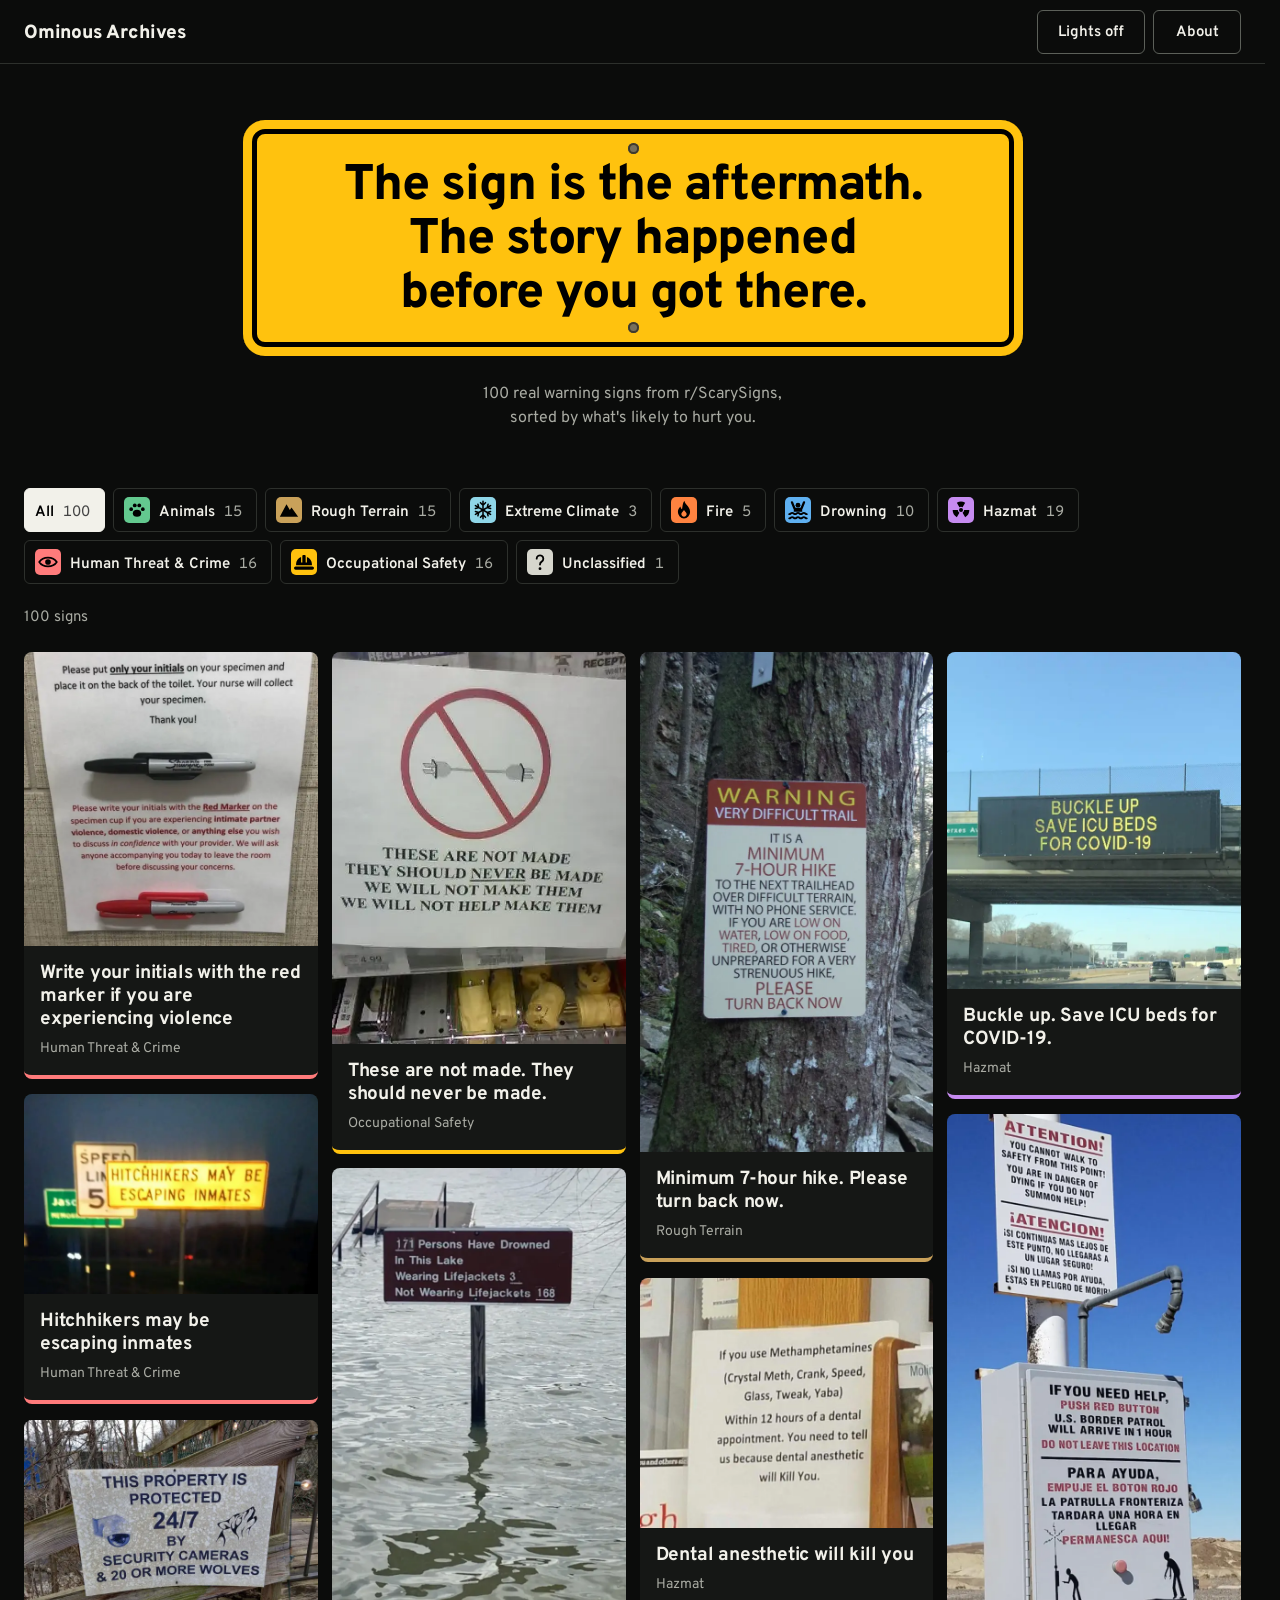
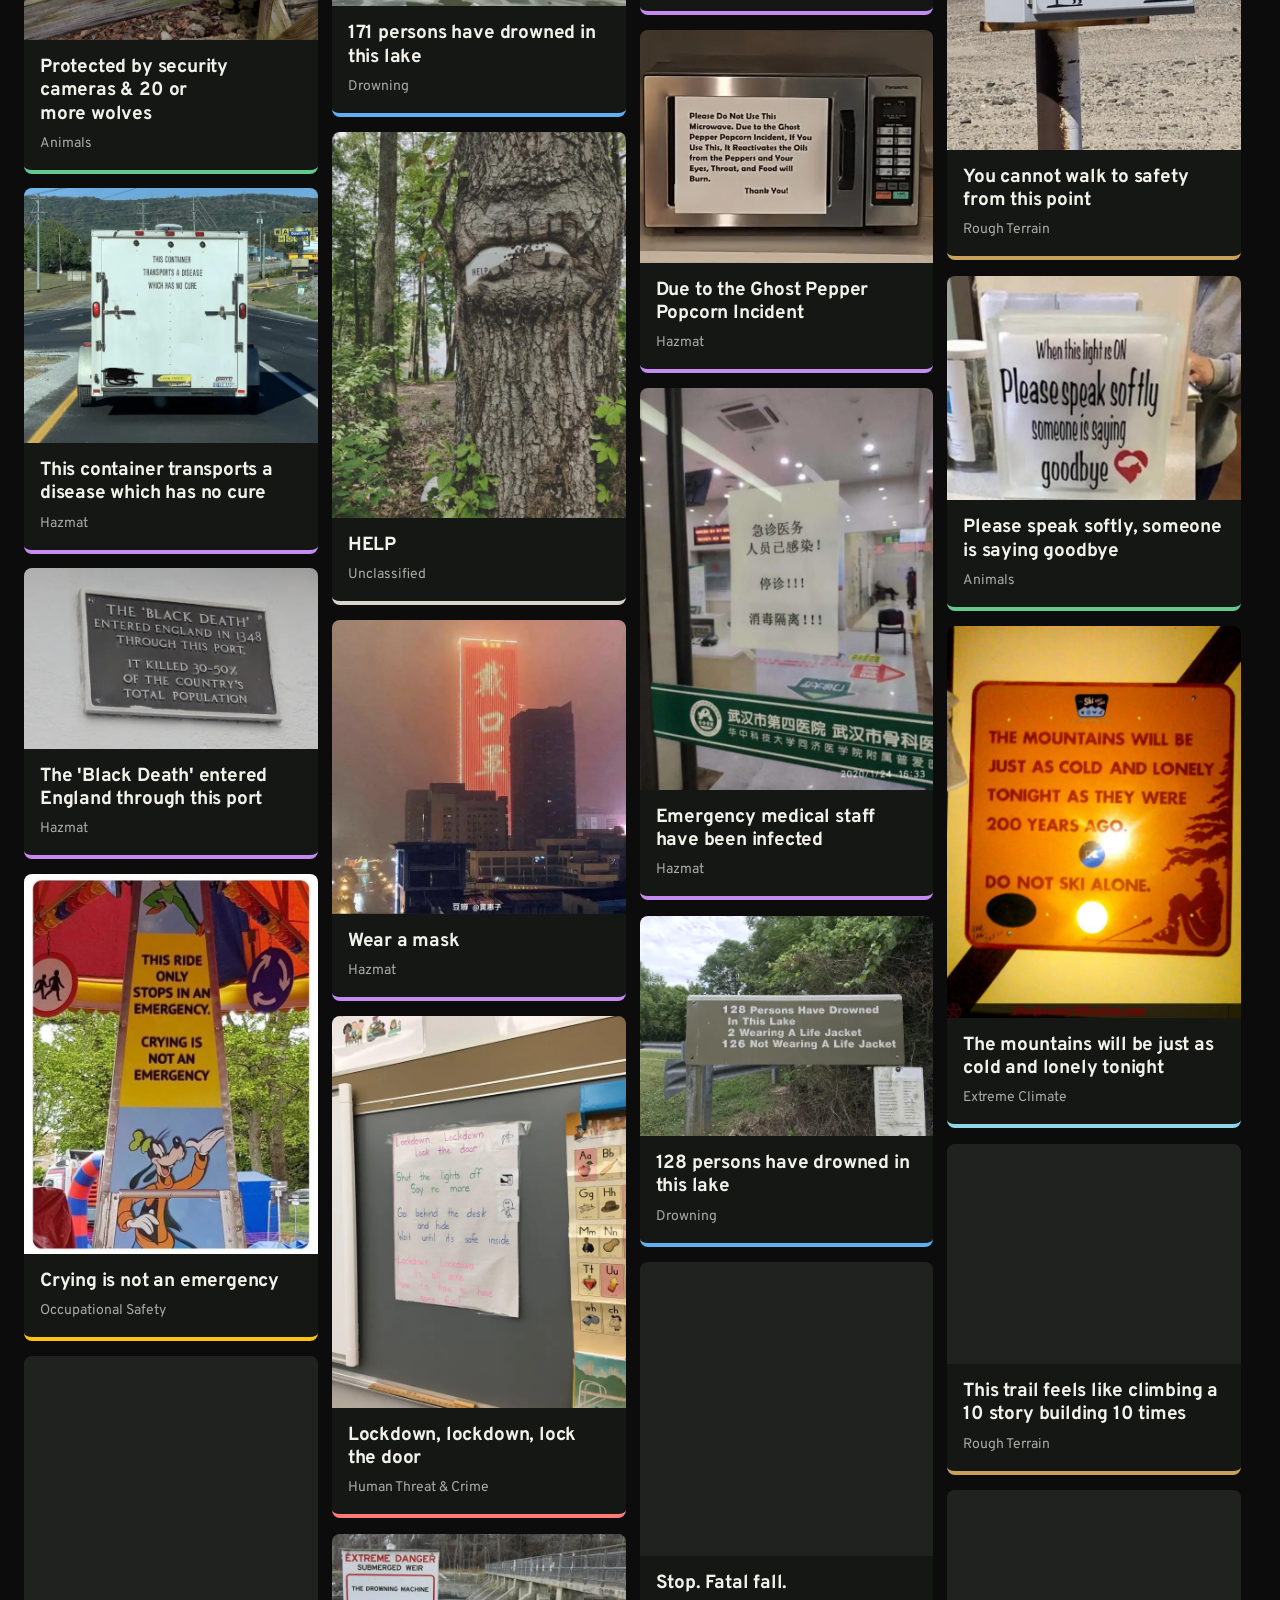
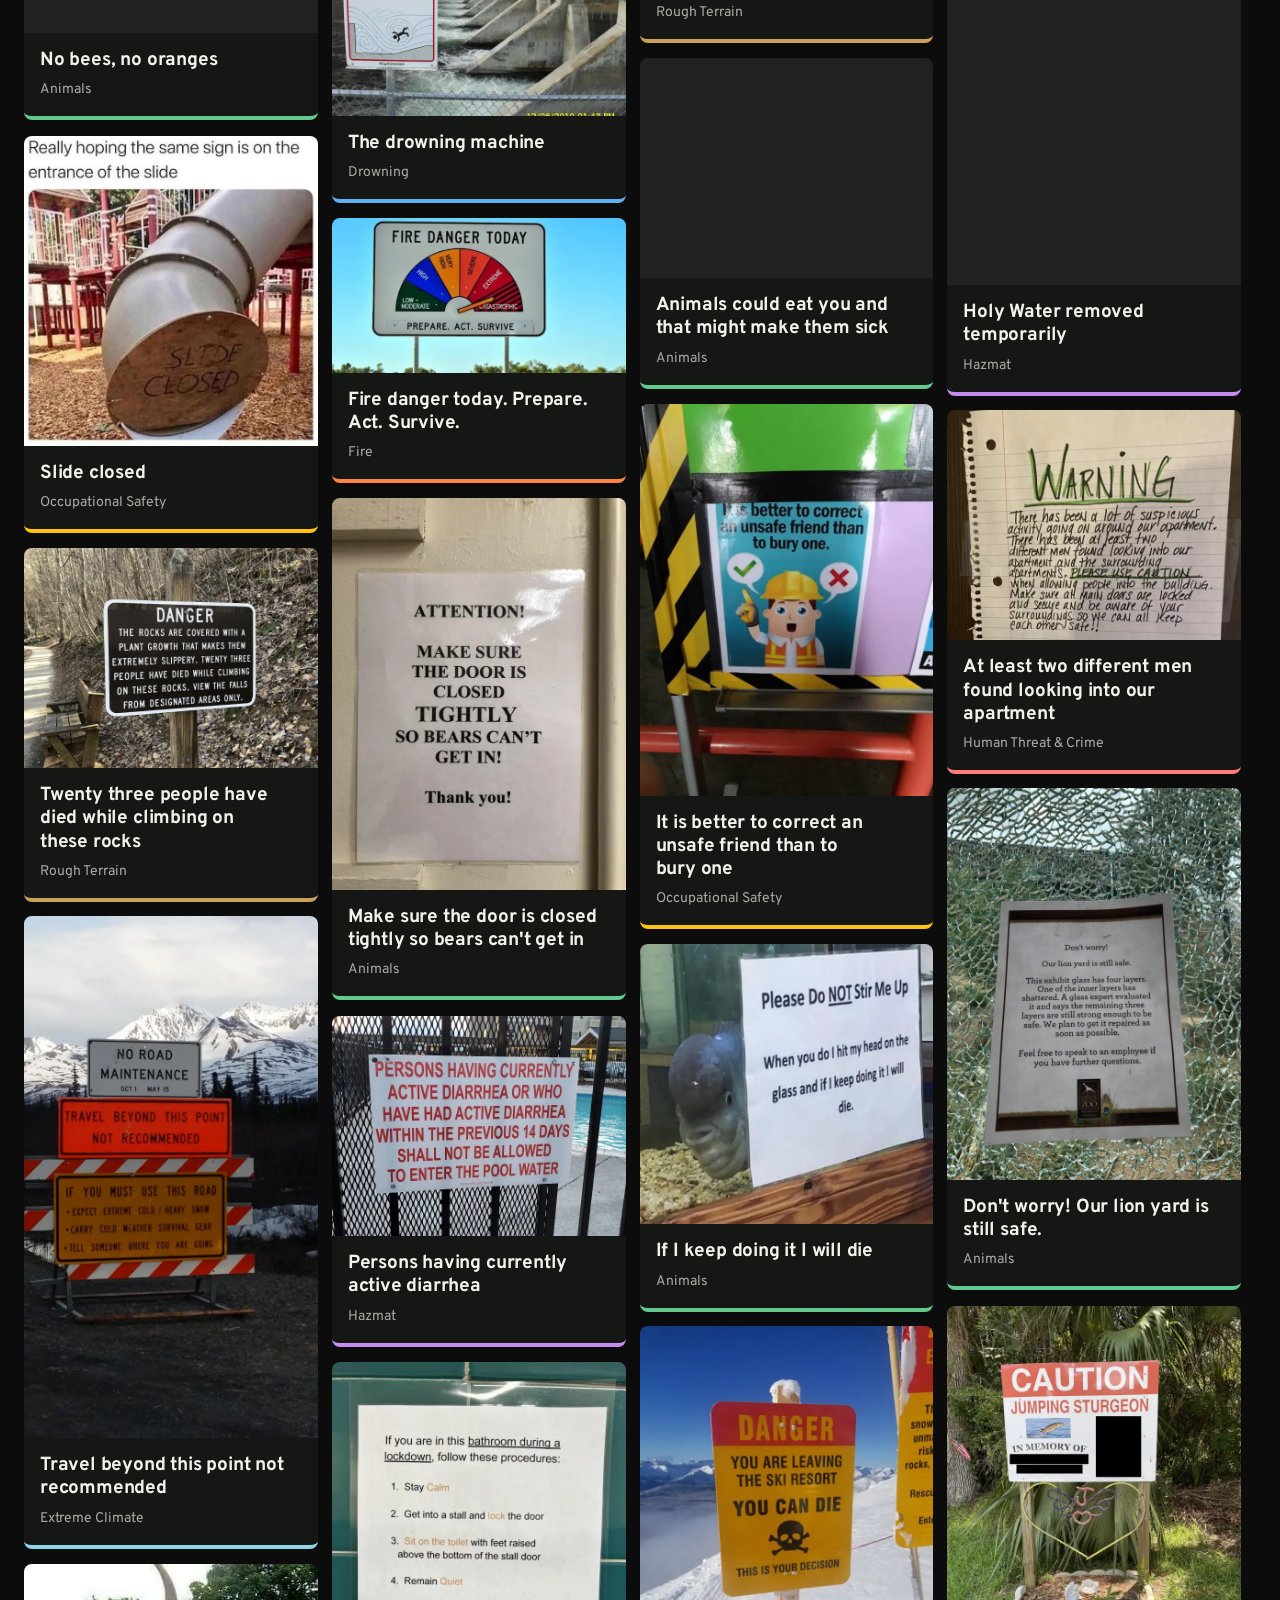
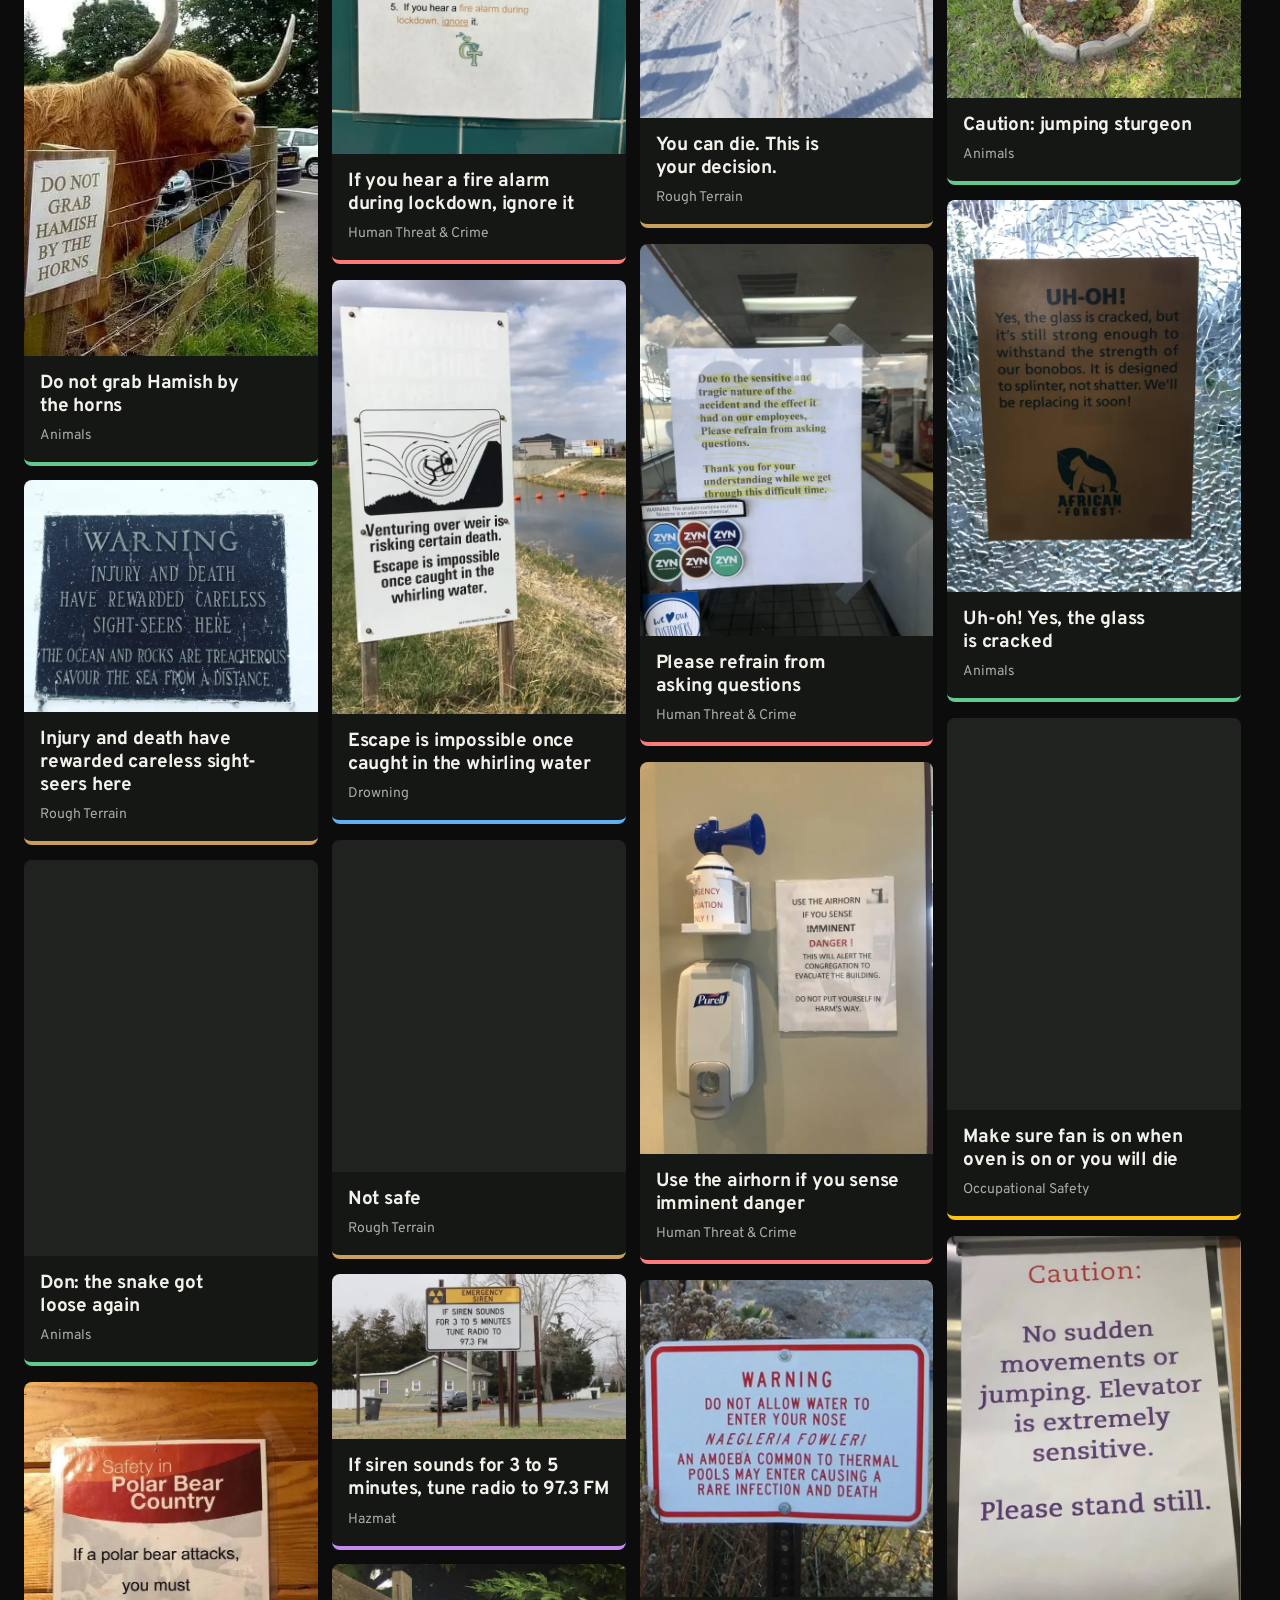
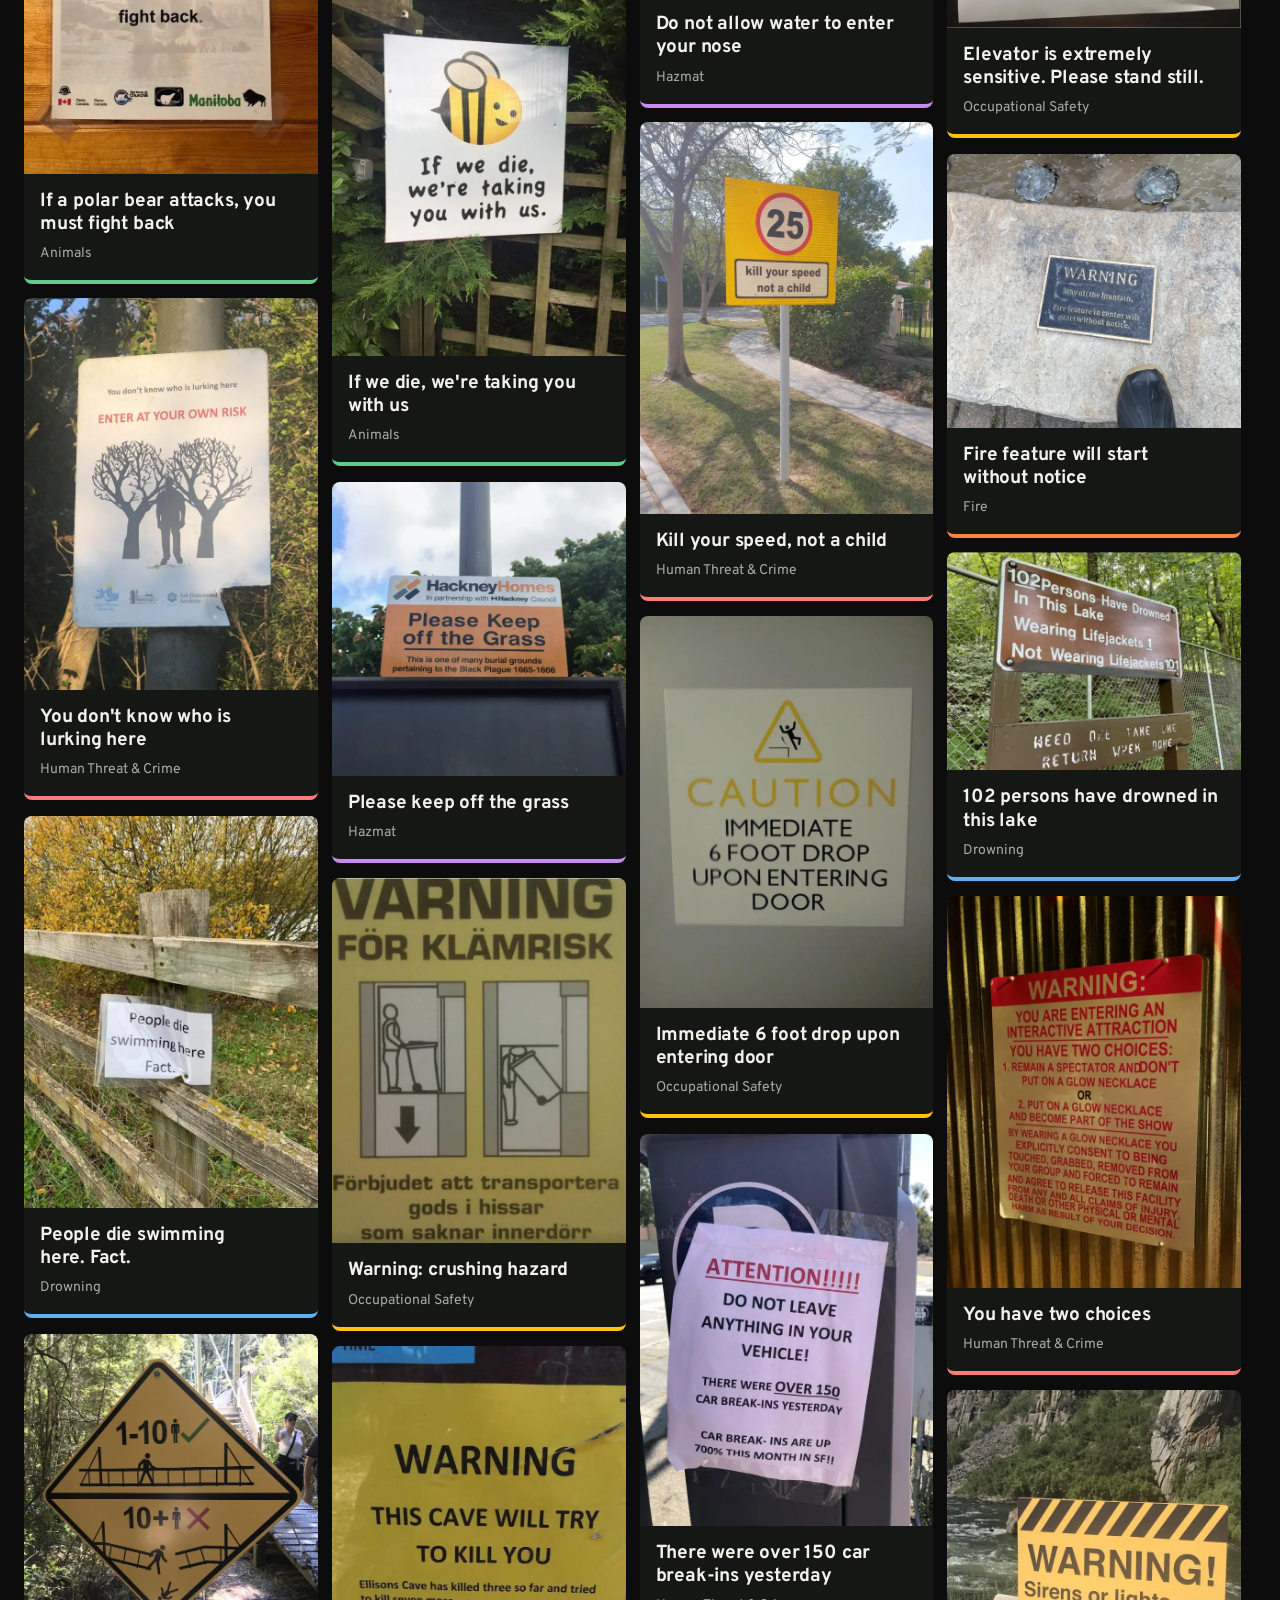
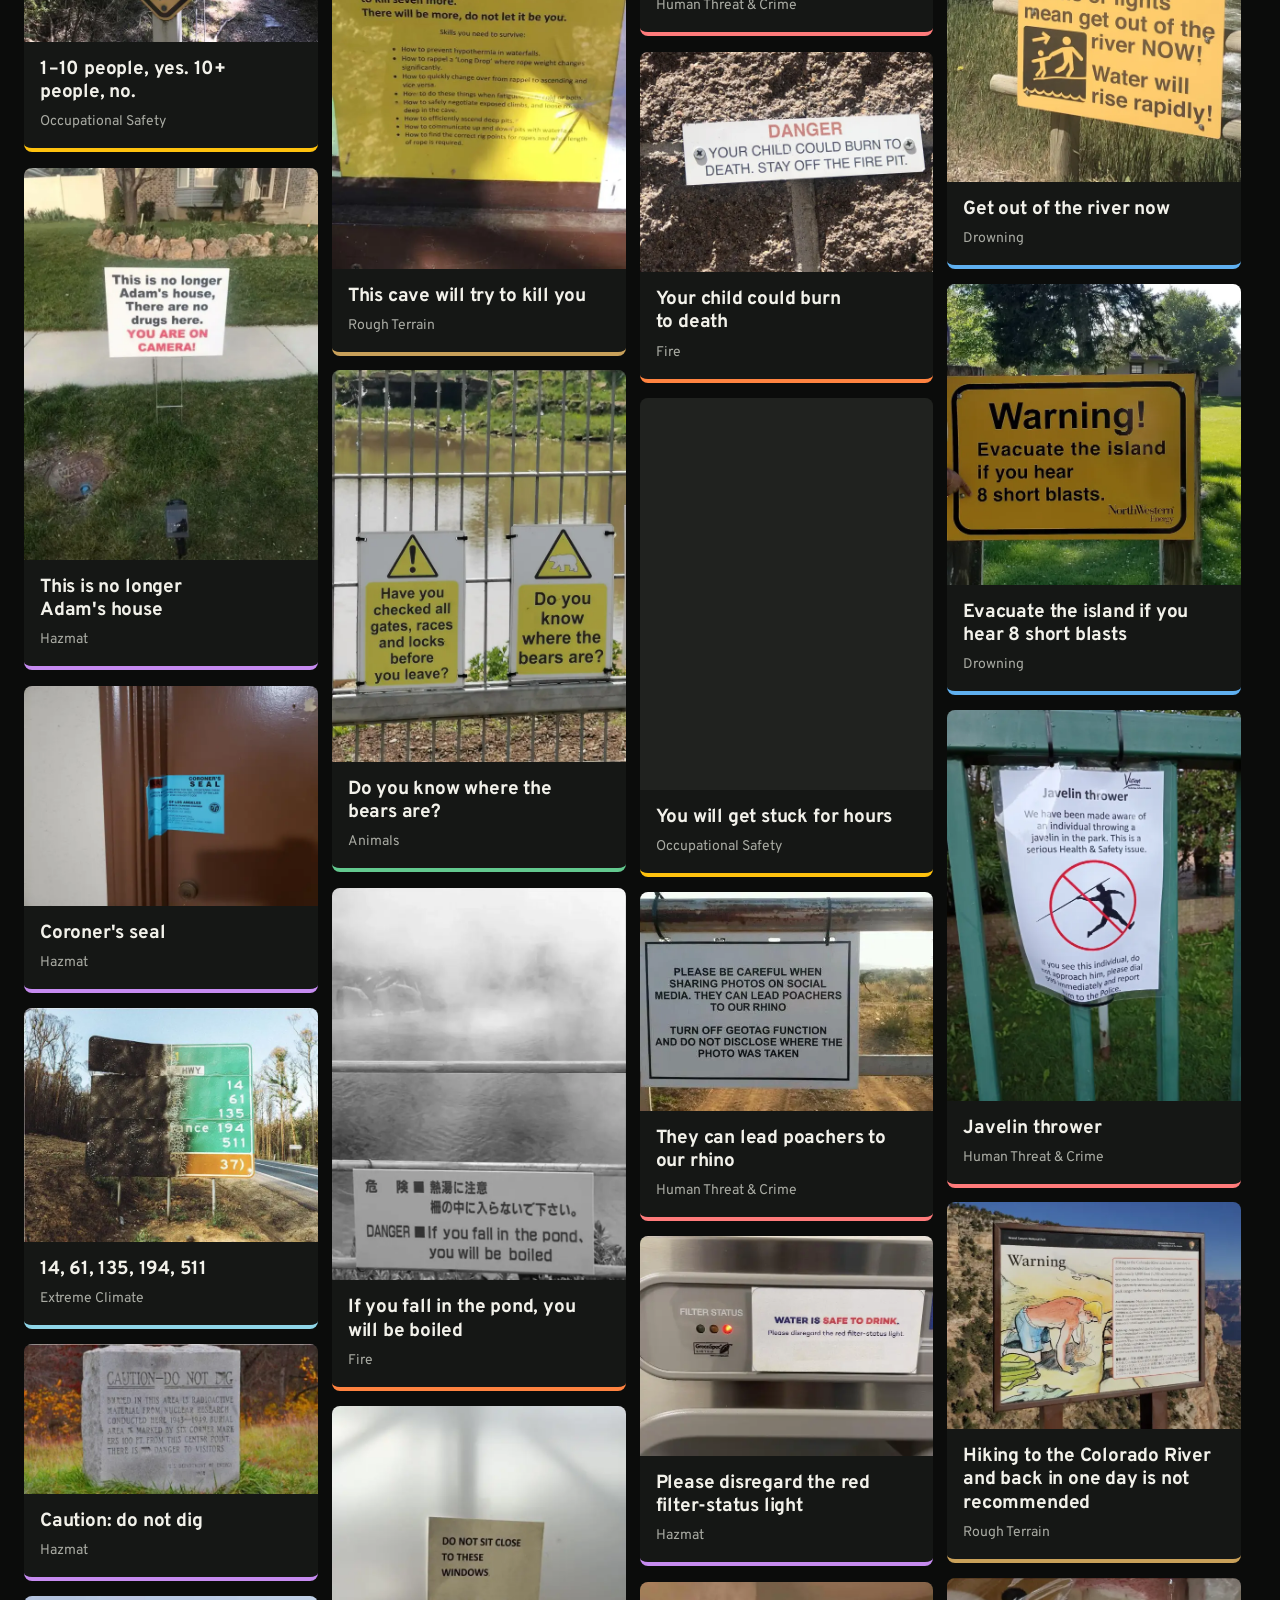
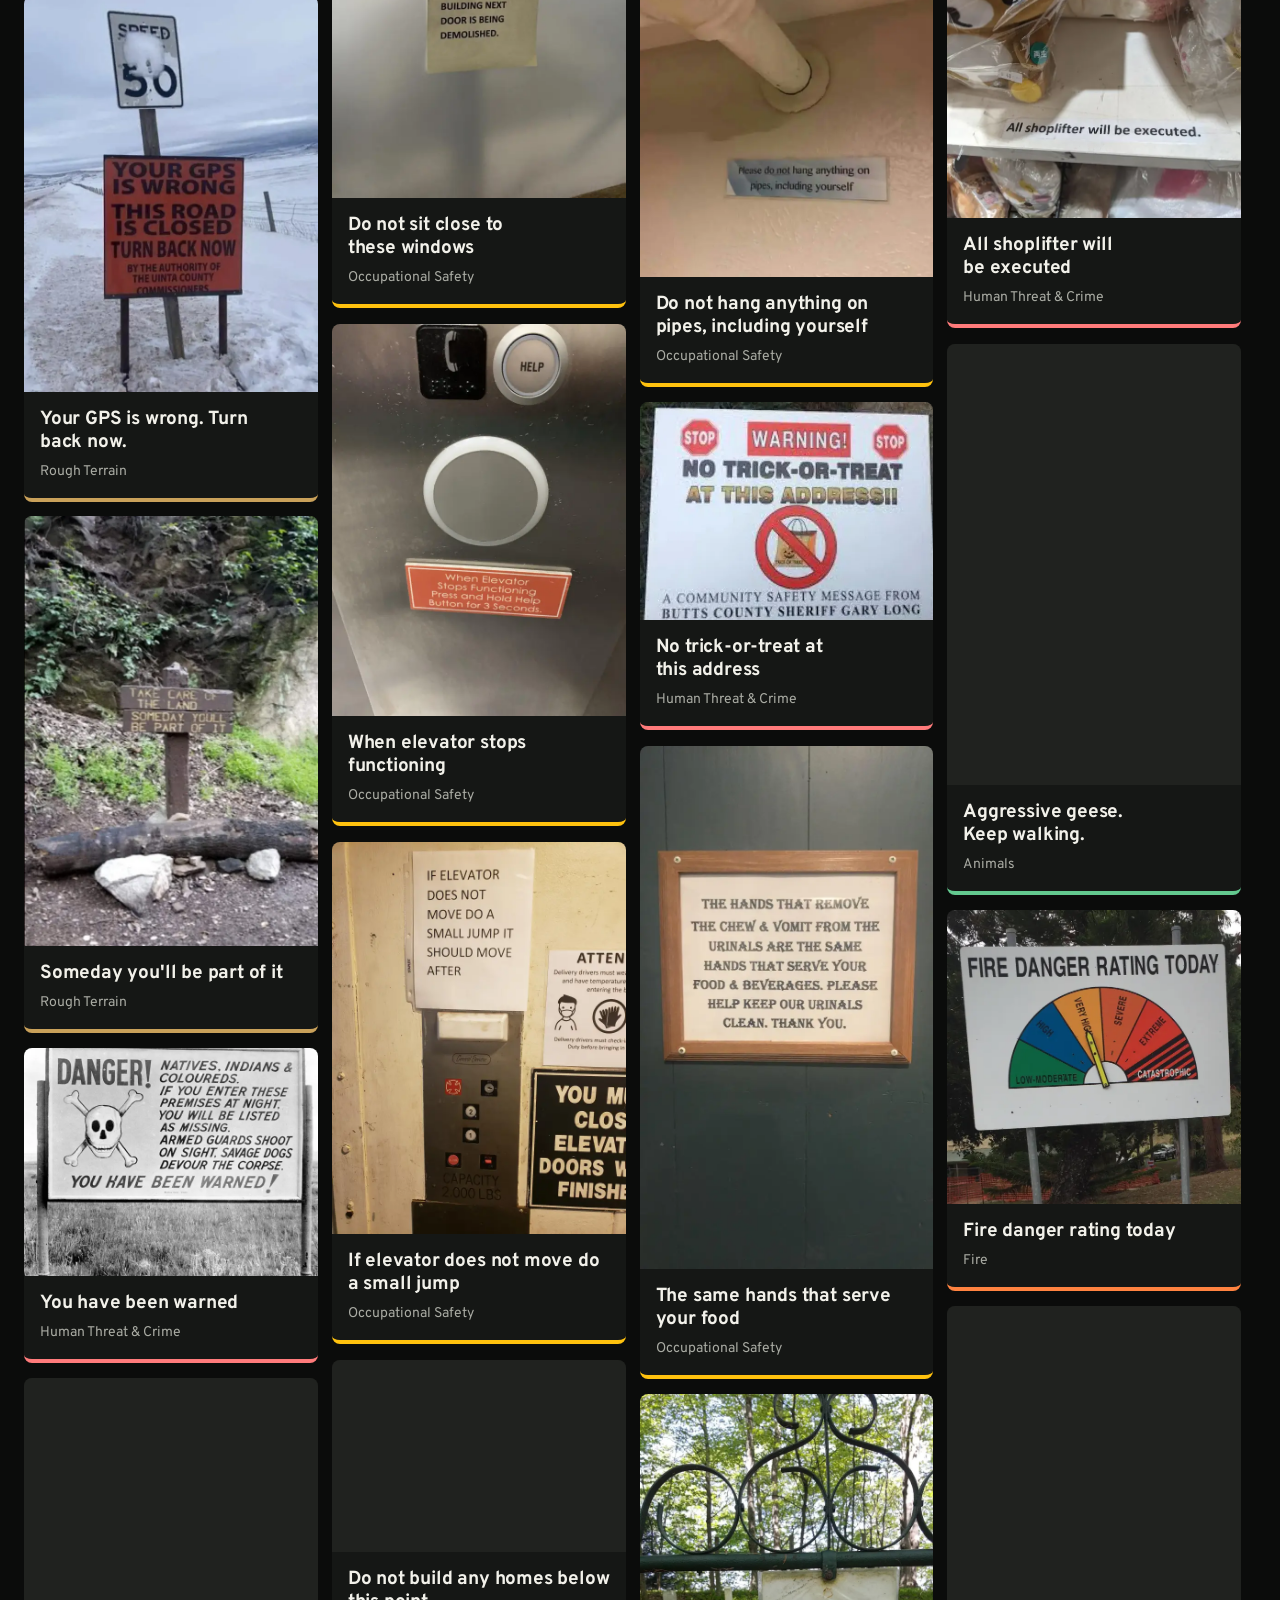
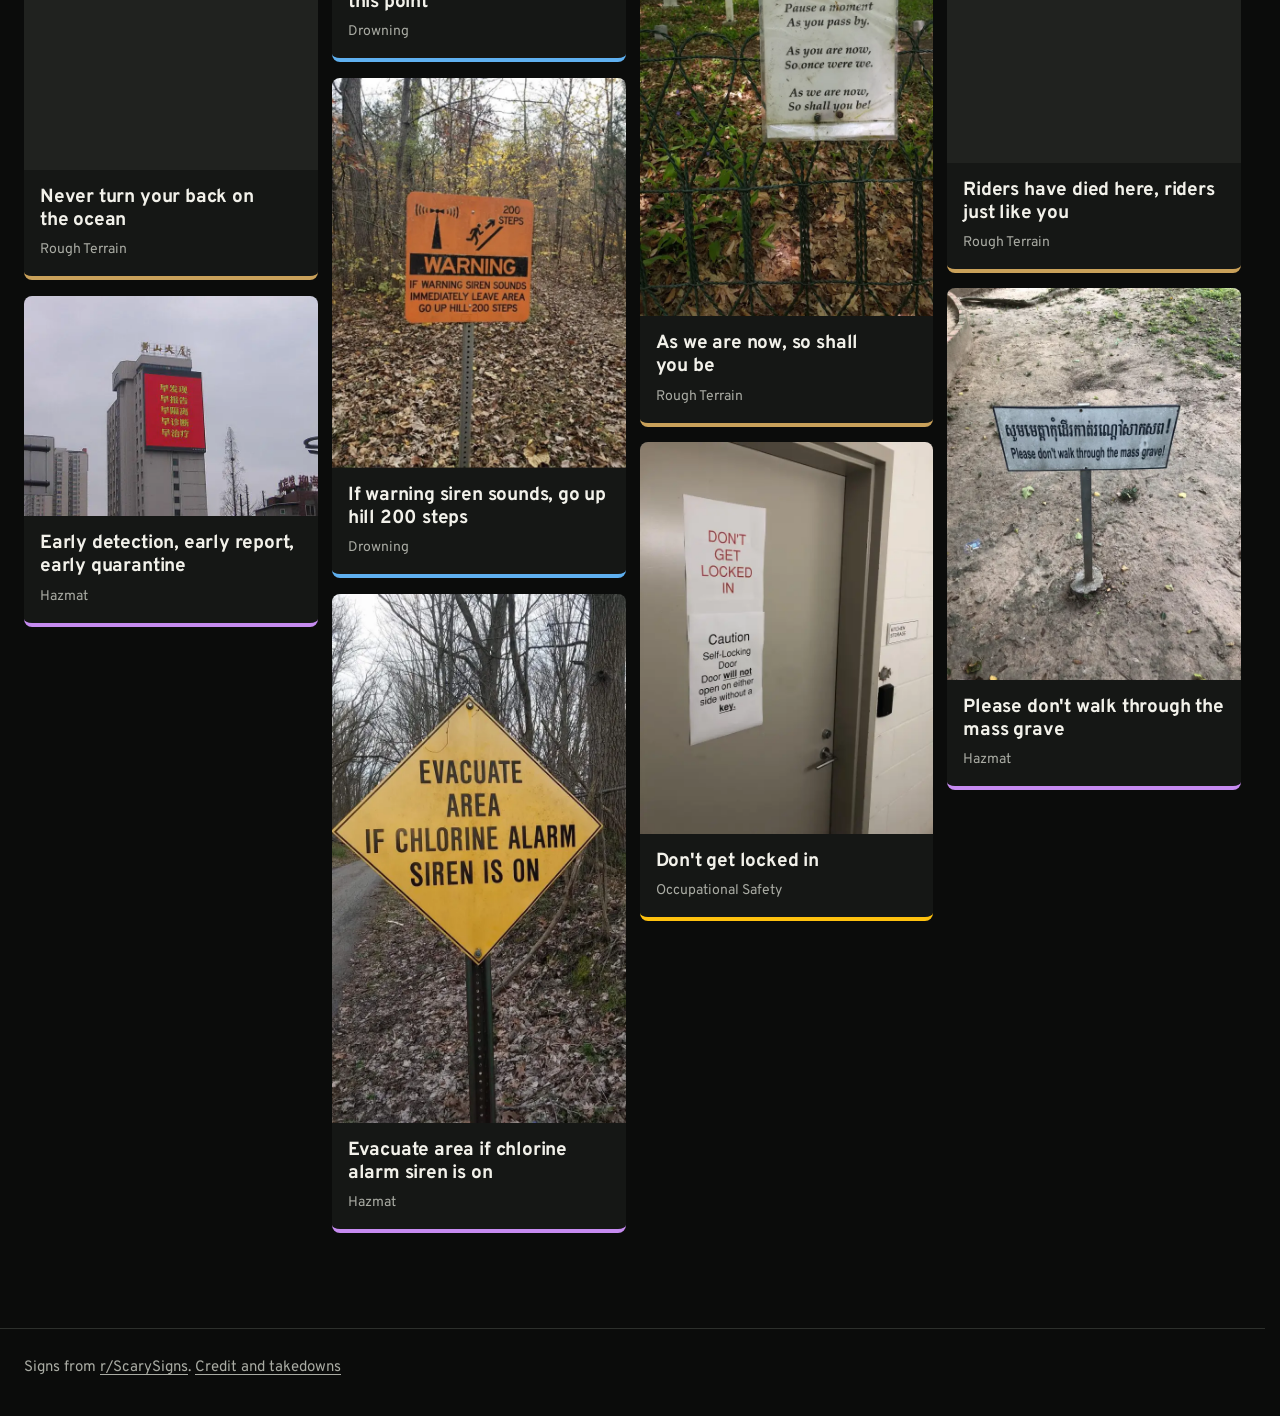
==== commit 3dd08d17: "Add files via upload" ====
--- a/index.html
+++ b/index.html
@@ -16,7 +16,7 @@
 <link rel="preconnect" href="https://fonts.googleapis.com">
 <link rel="preconnect" href="https://fonts.gstatic.com" crossorigin>
 <link rel="stylesheet" href="https://fonts.googleapis.com/css2?family=Overpass:wght@400;600;700;800&display=swap">
-<link rel="stylesheet" href="style.css?v=4">
+<link rel="stylesheet" href="style.css?v=5">
 </head>
 <body>
 <a class="skip" id="skip" href="#grid">Skip to the signs</a>
@@ -84,6 +84,6 @@
   </div>
   <div class="bar"><button id="bprev" aria-label="Previous sign">←</button><span id="bpos"></span><button id="bnext" aria-label="Next sign">→</button><button id="bclose" aria-label="Close">✕</button></div>
 </dialog>
-<script src="app.js?v=4"></script>
+<script src="app.js?v=5"></script>
 </body>
 </html>
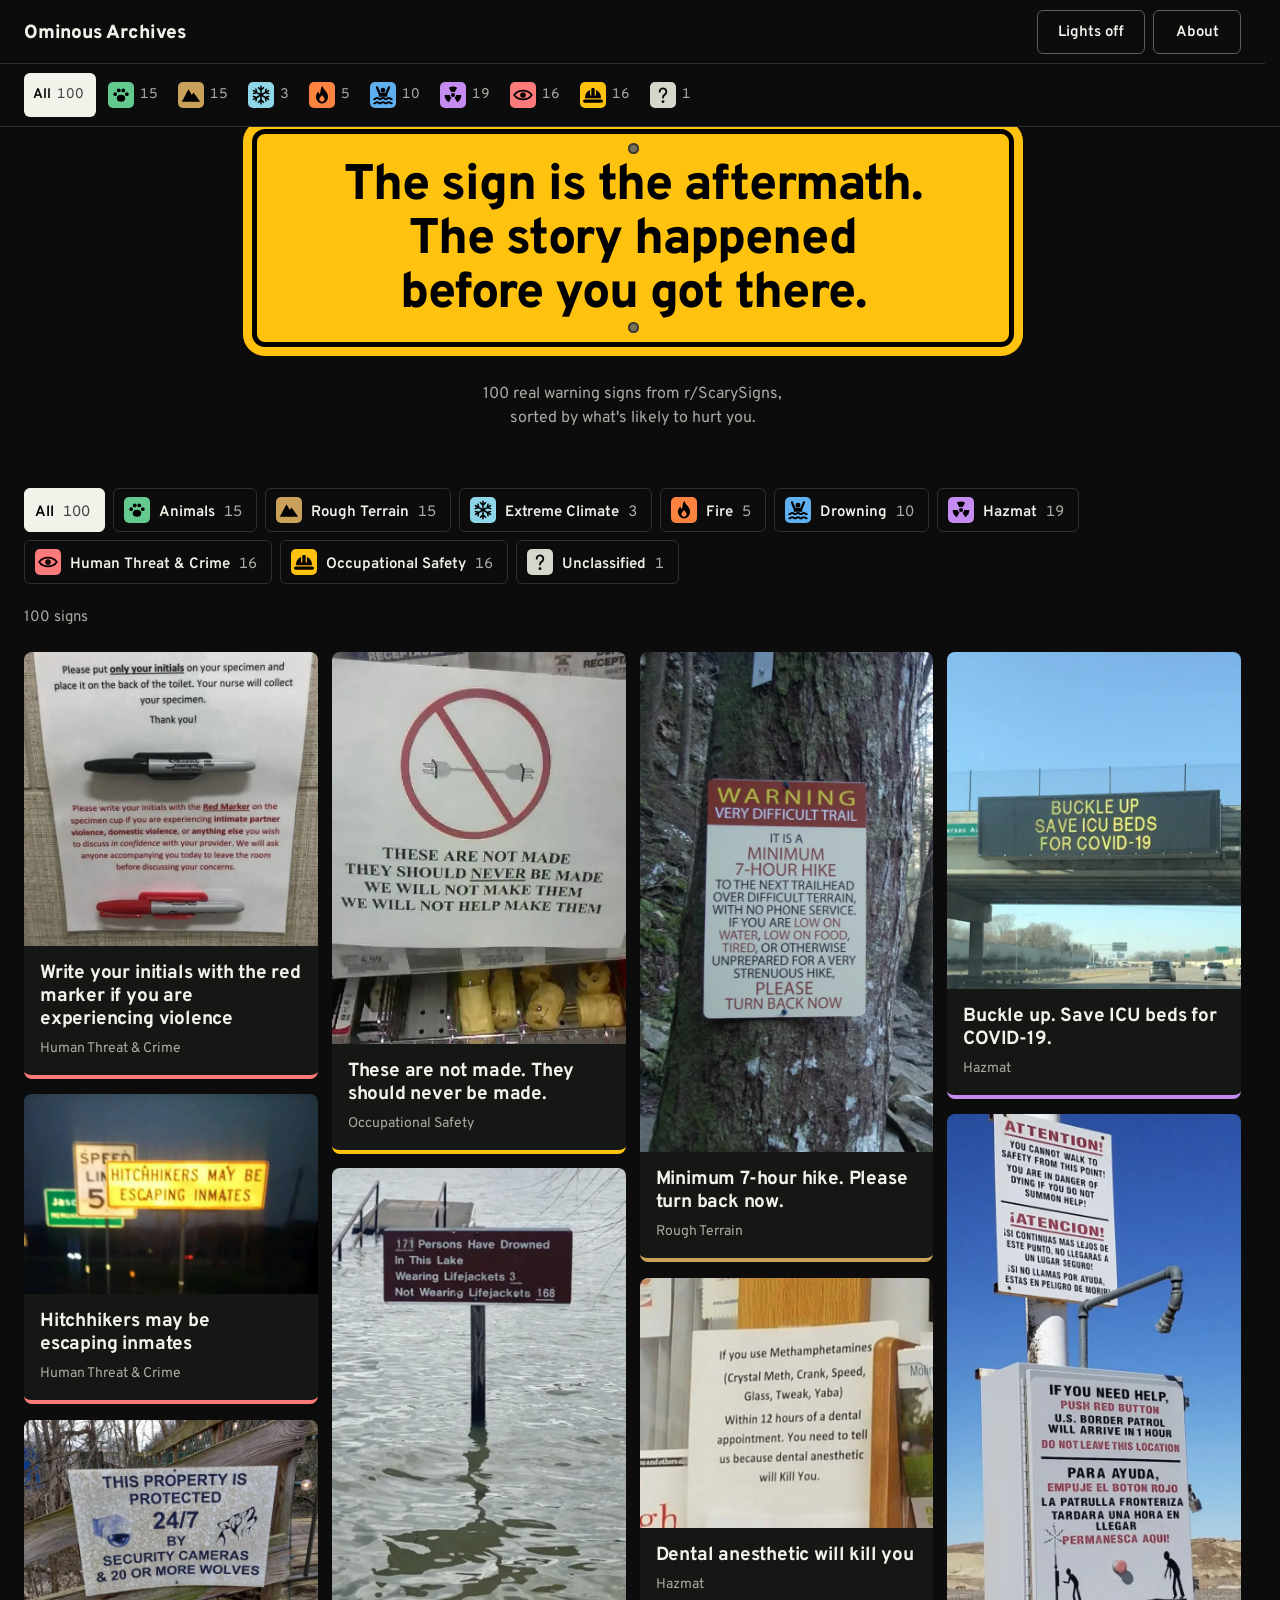
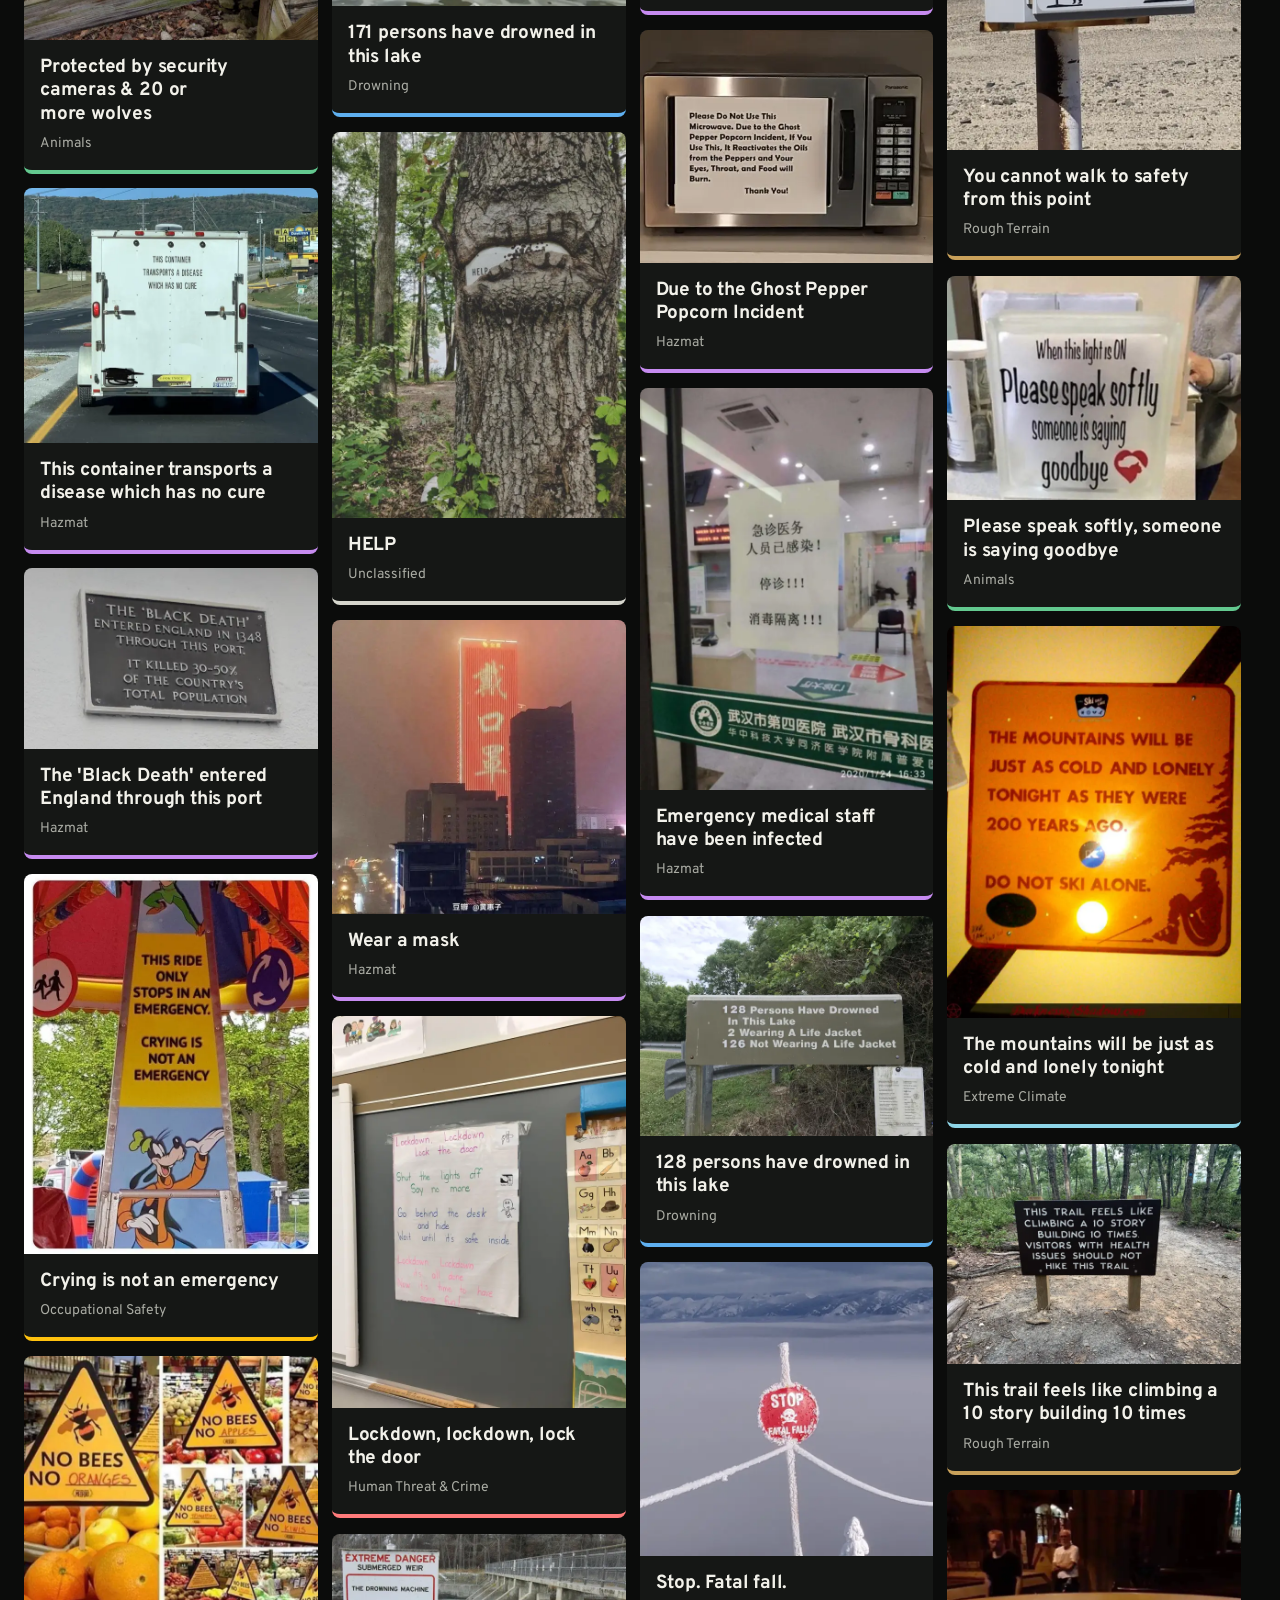
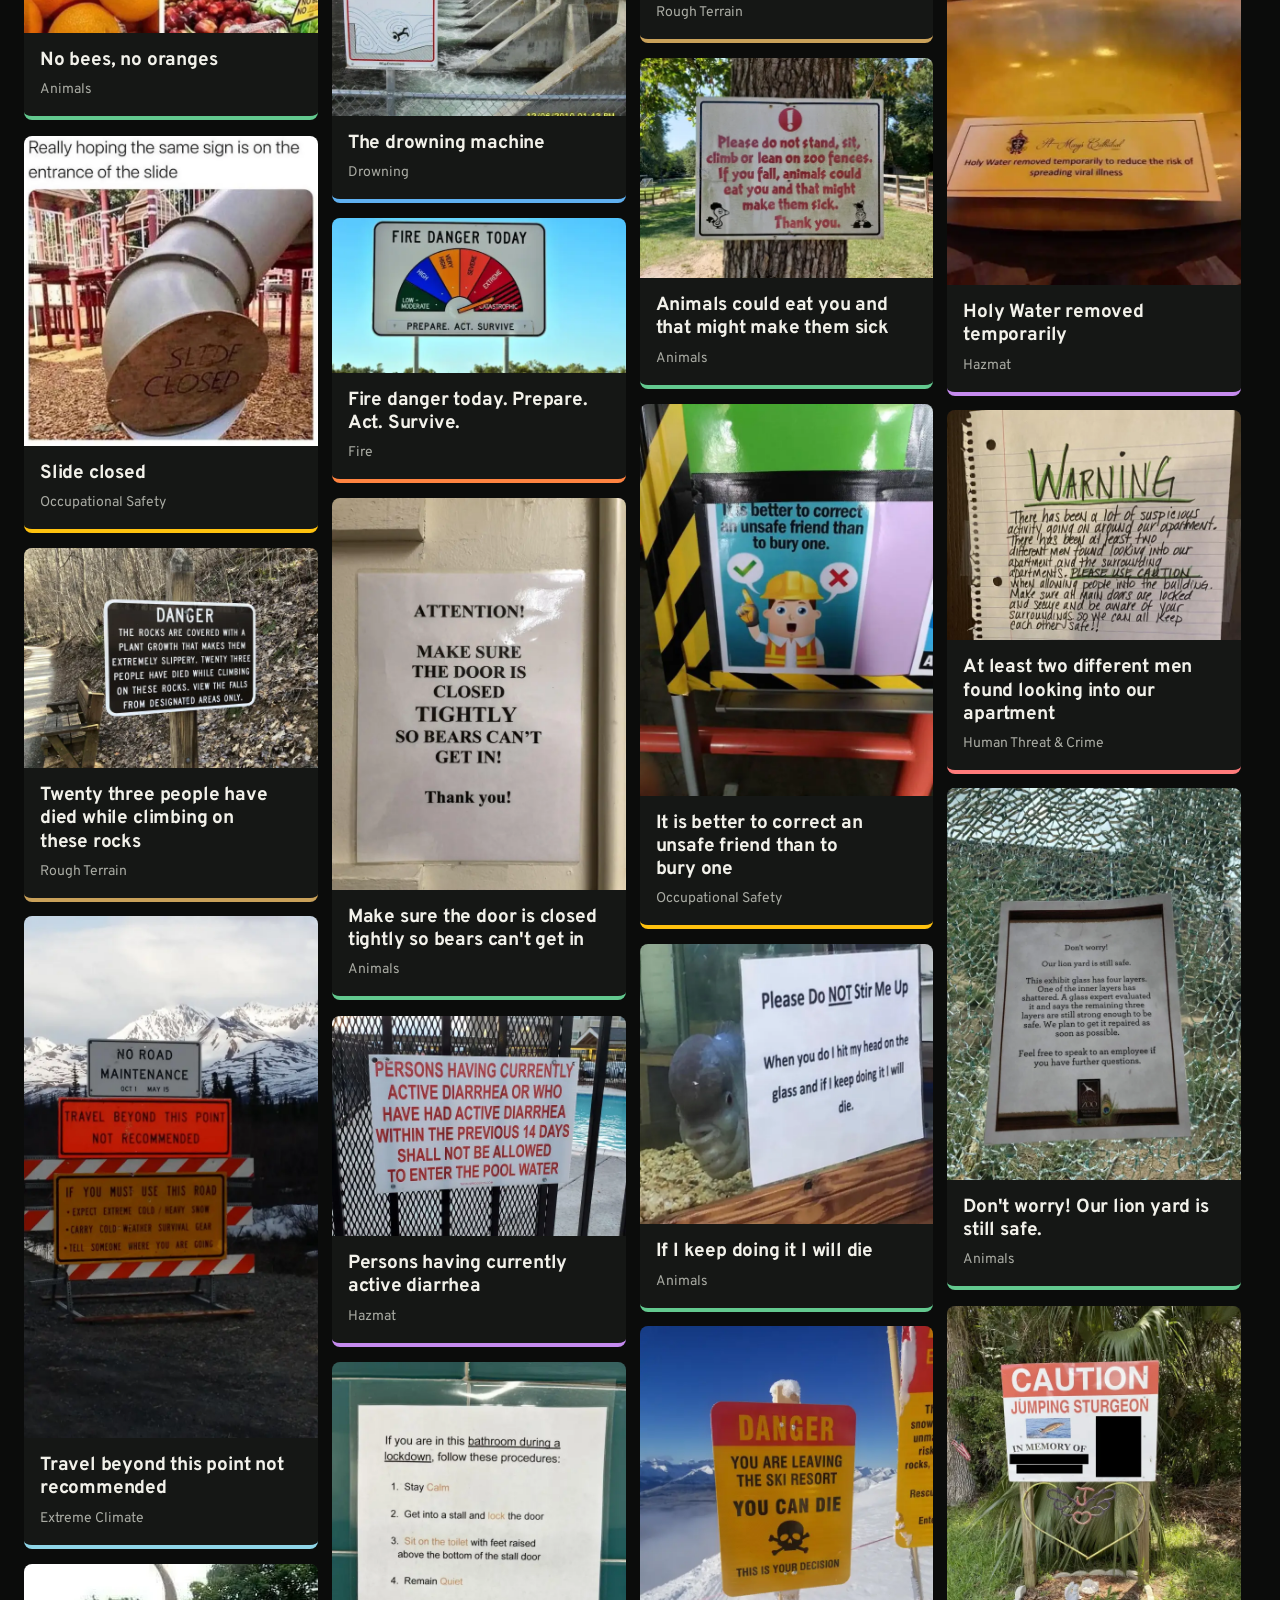
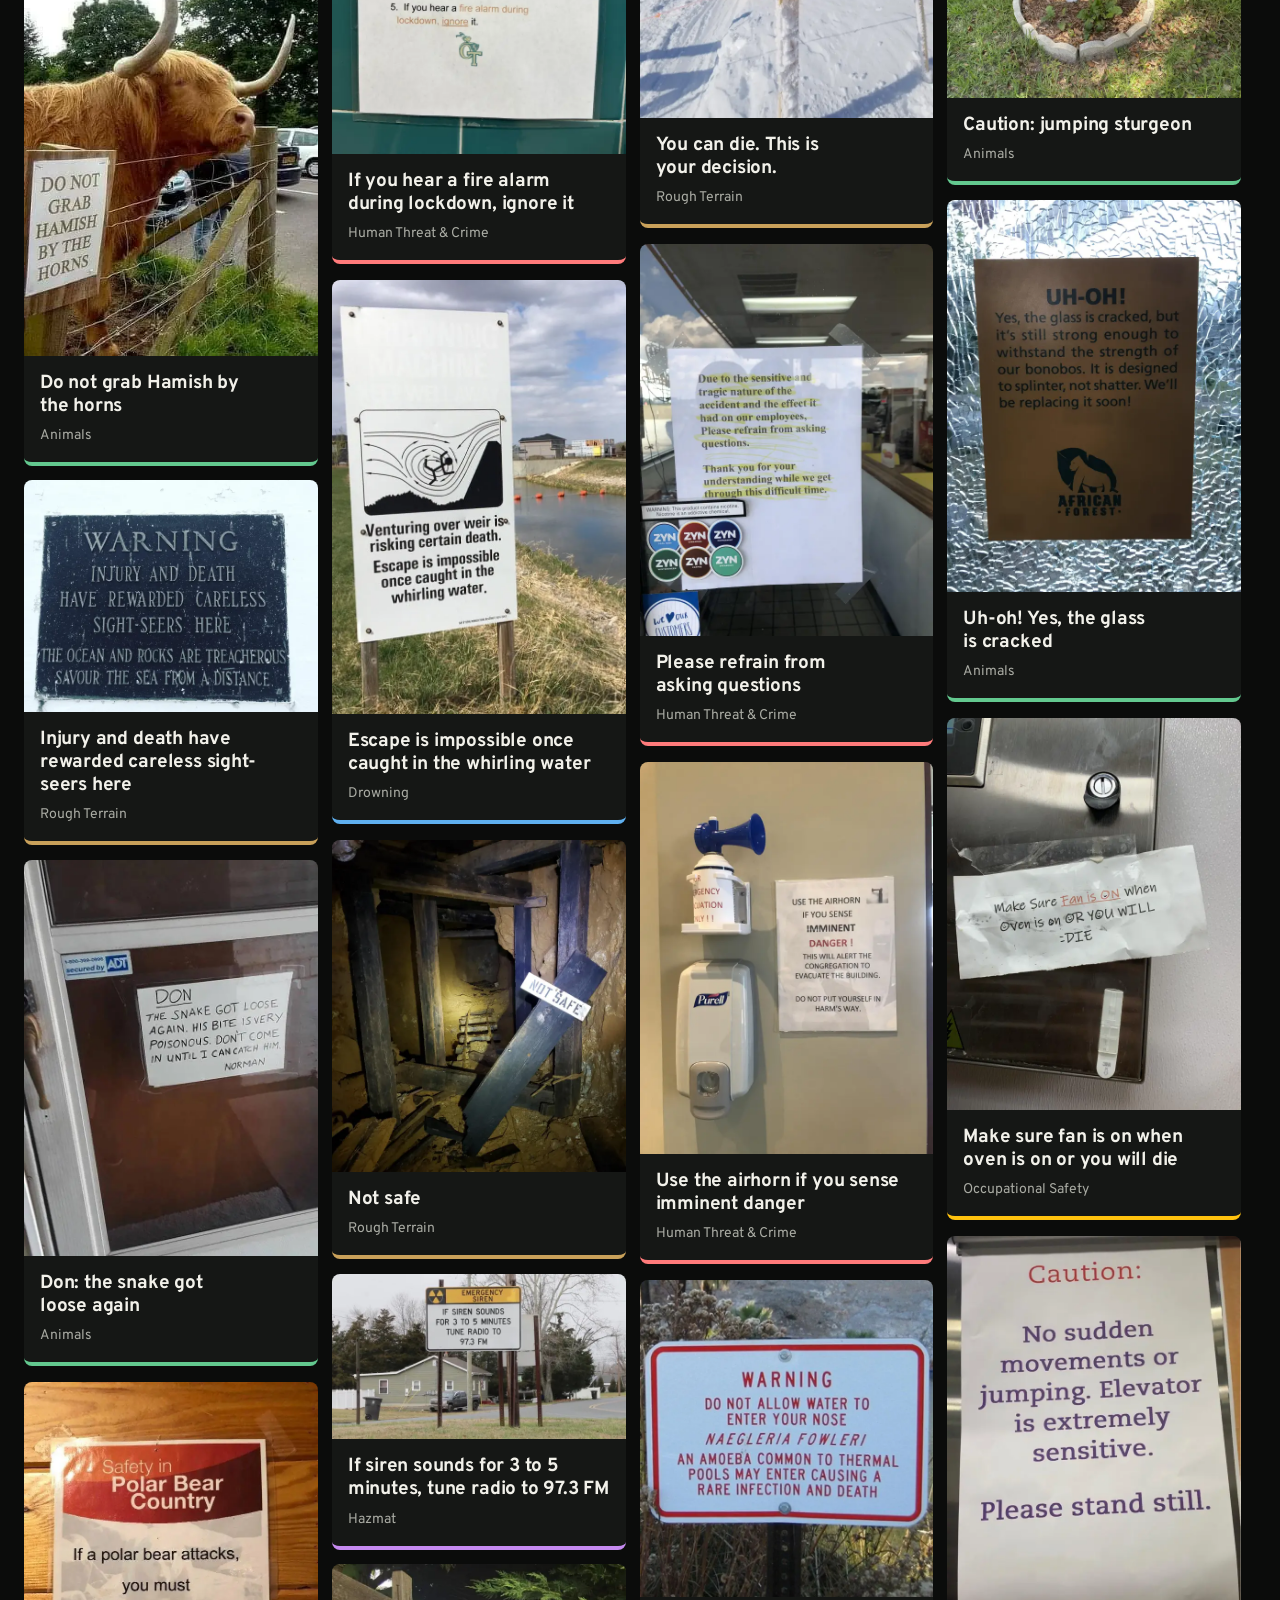
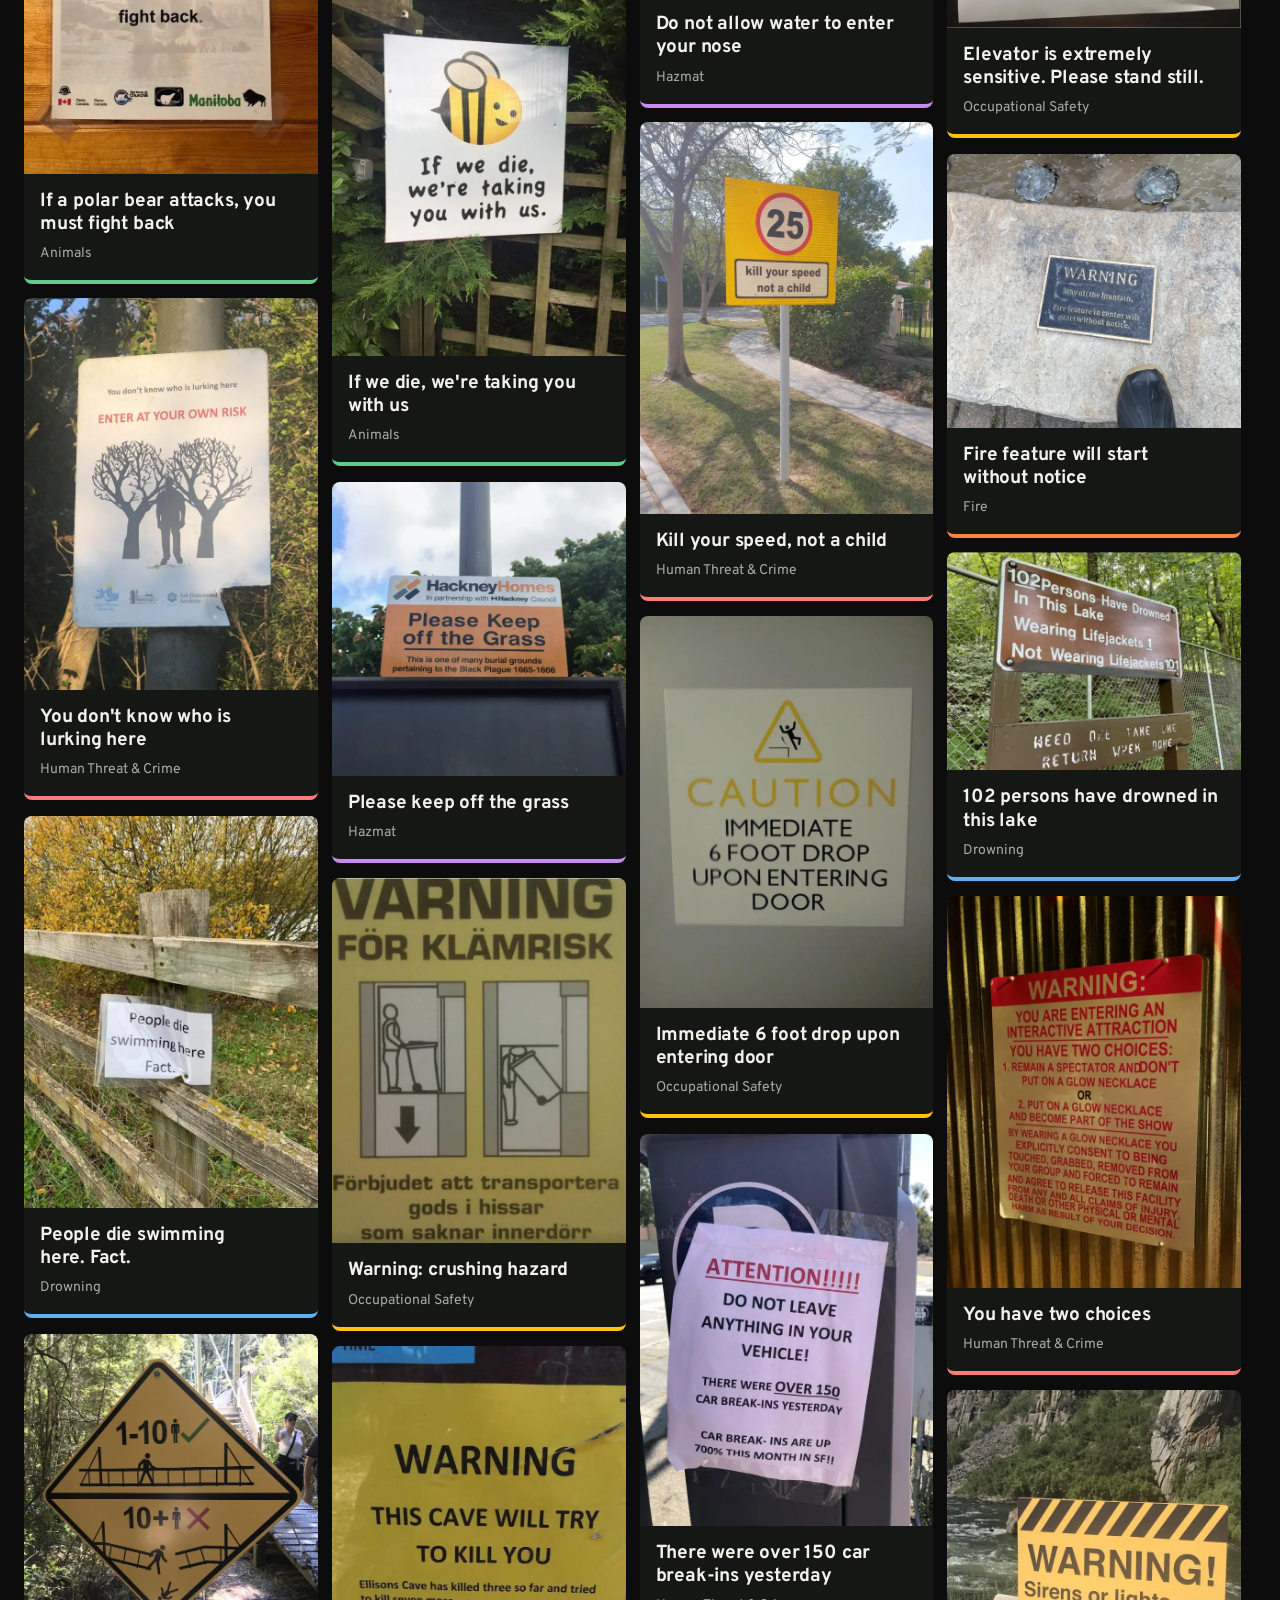
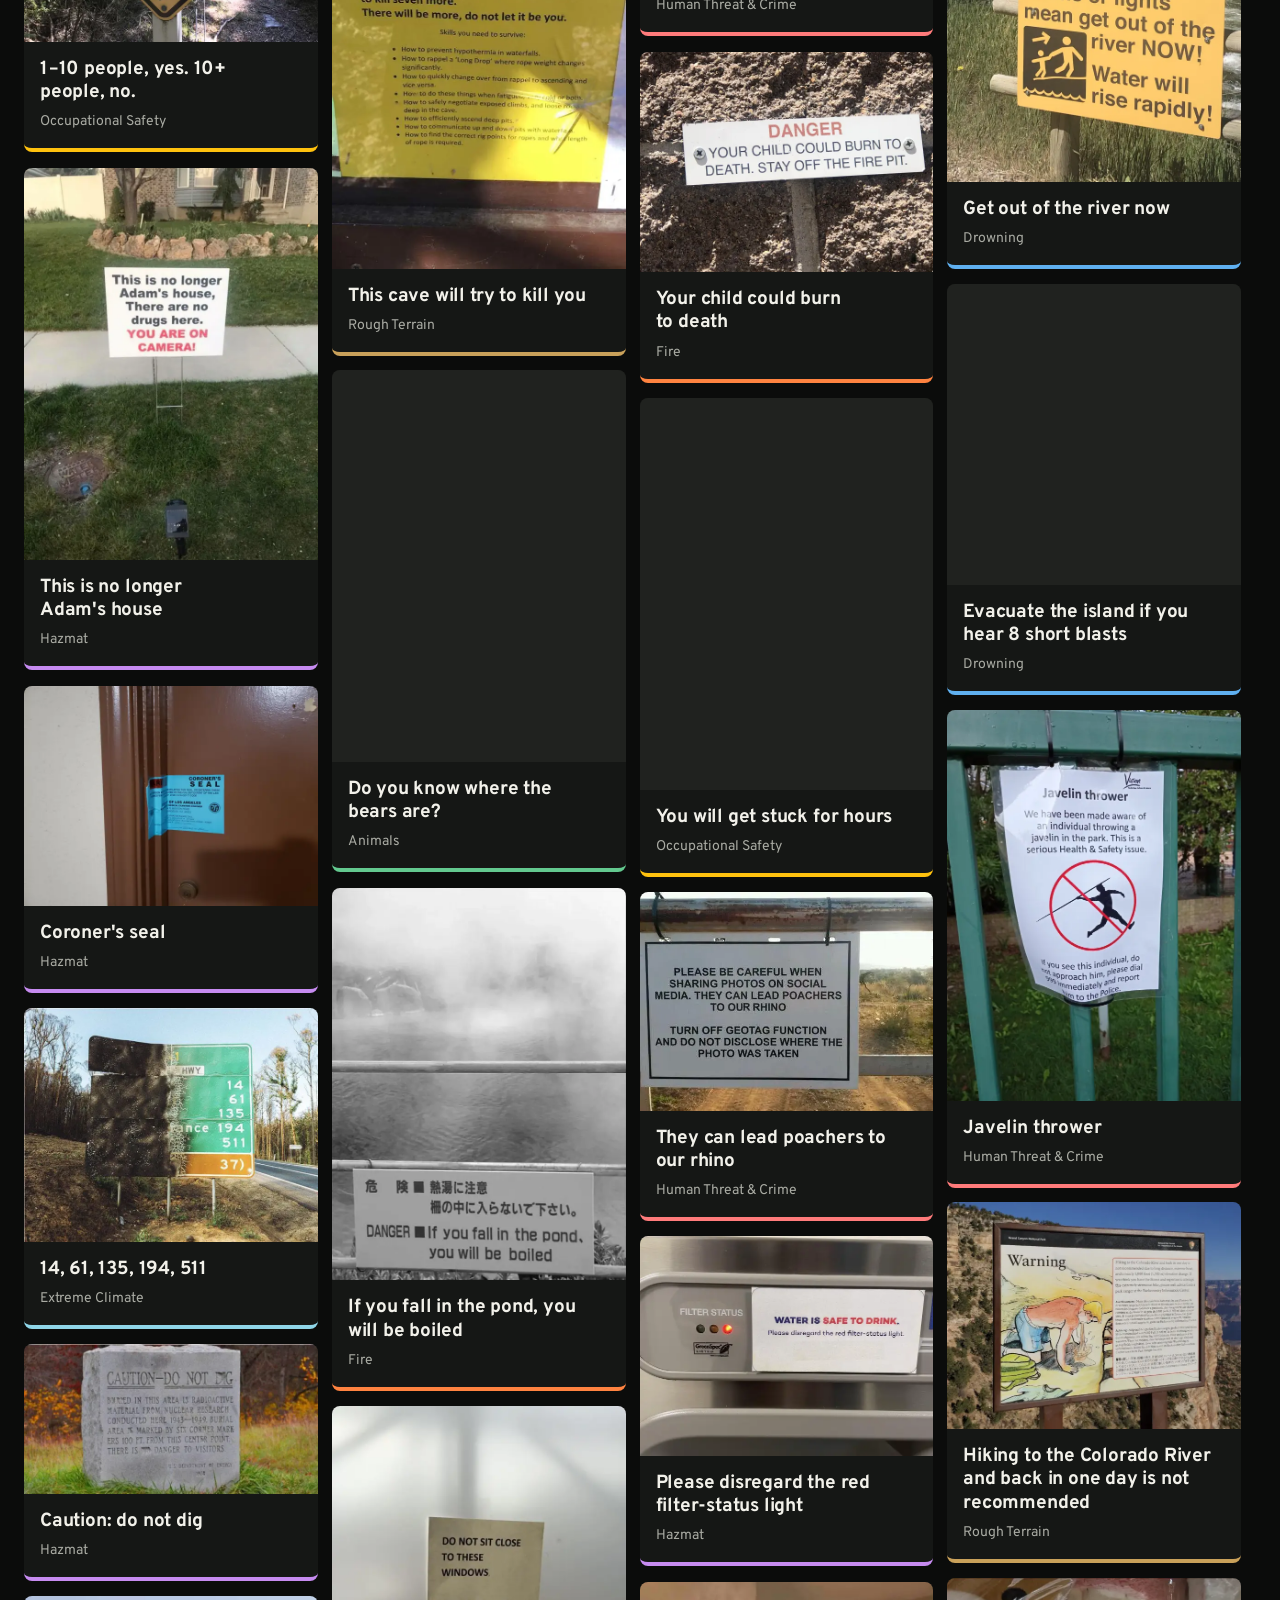
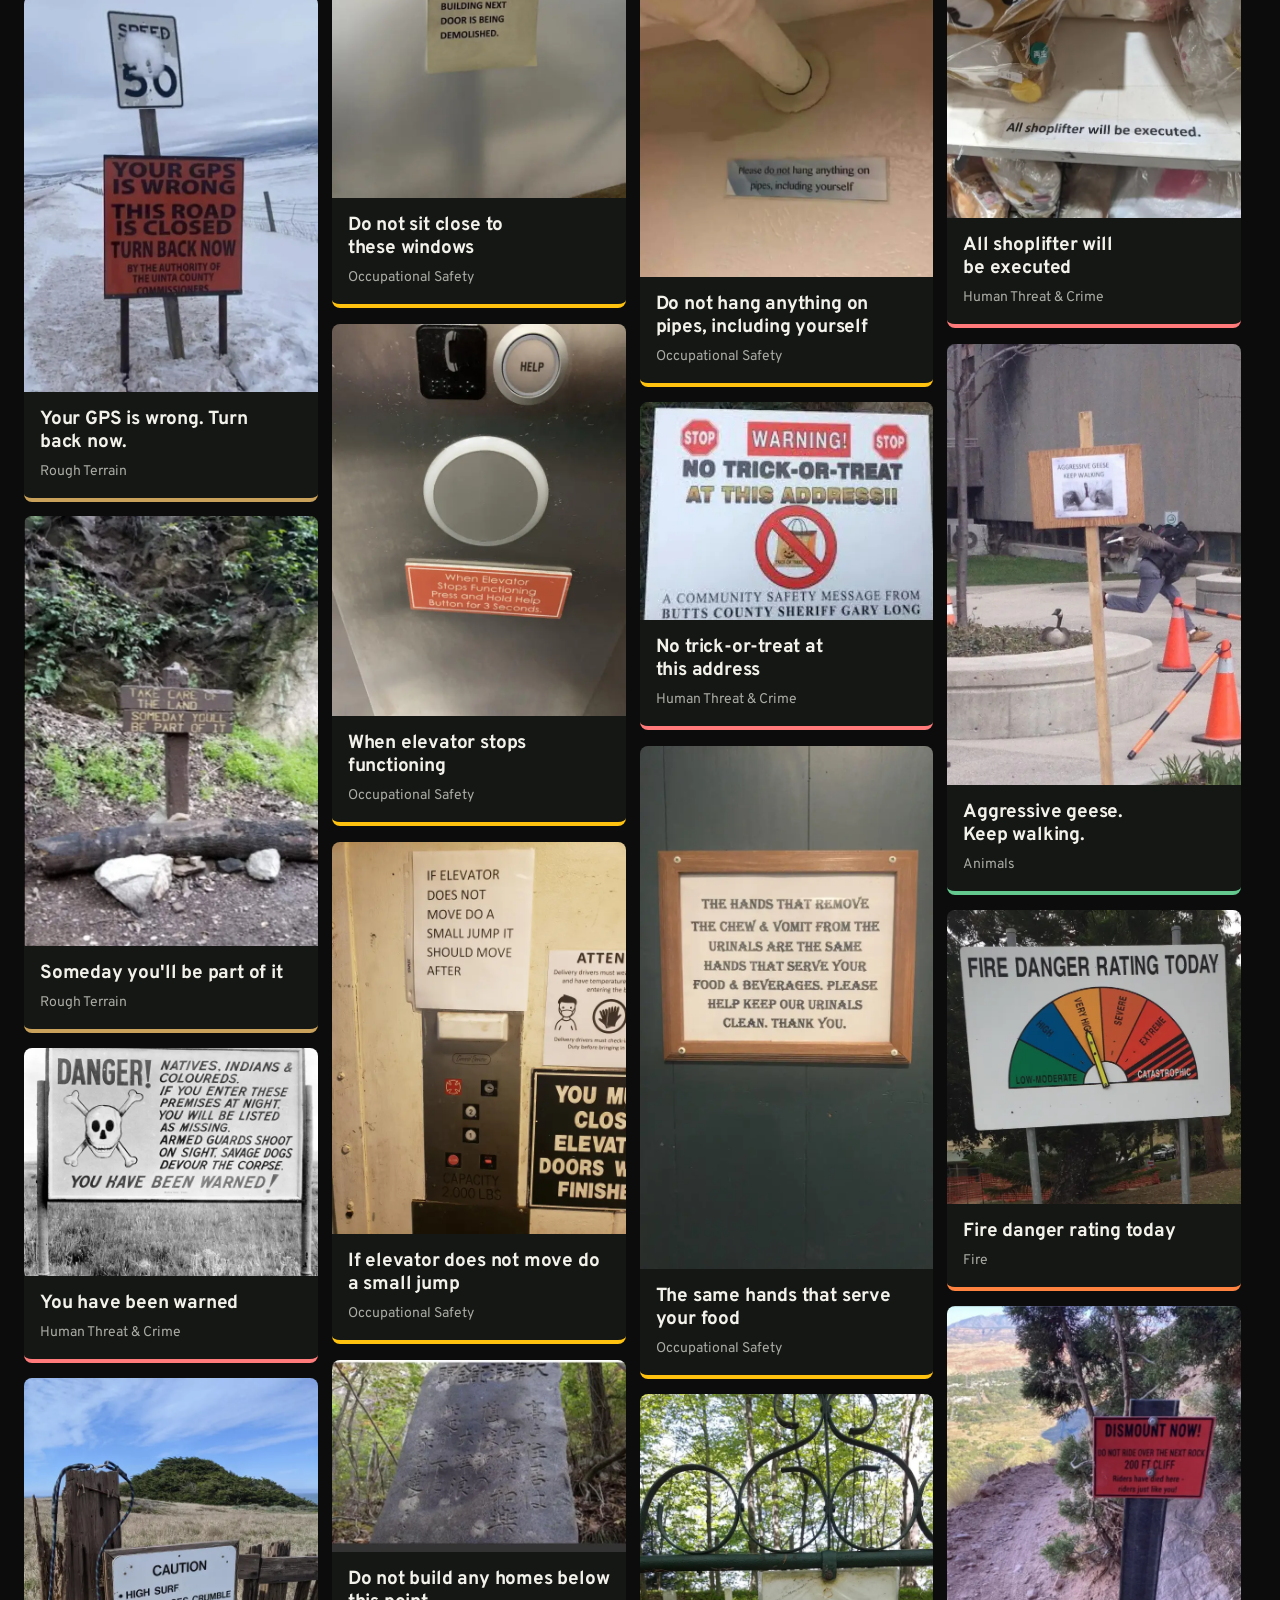
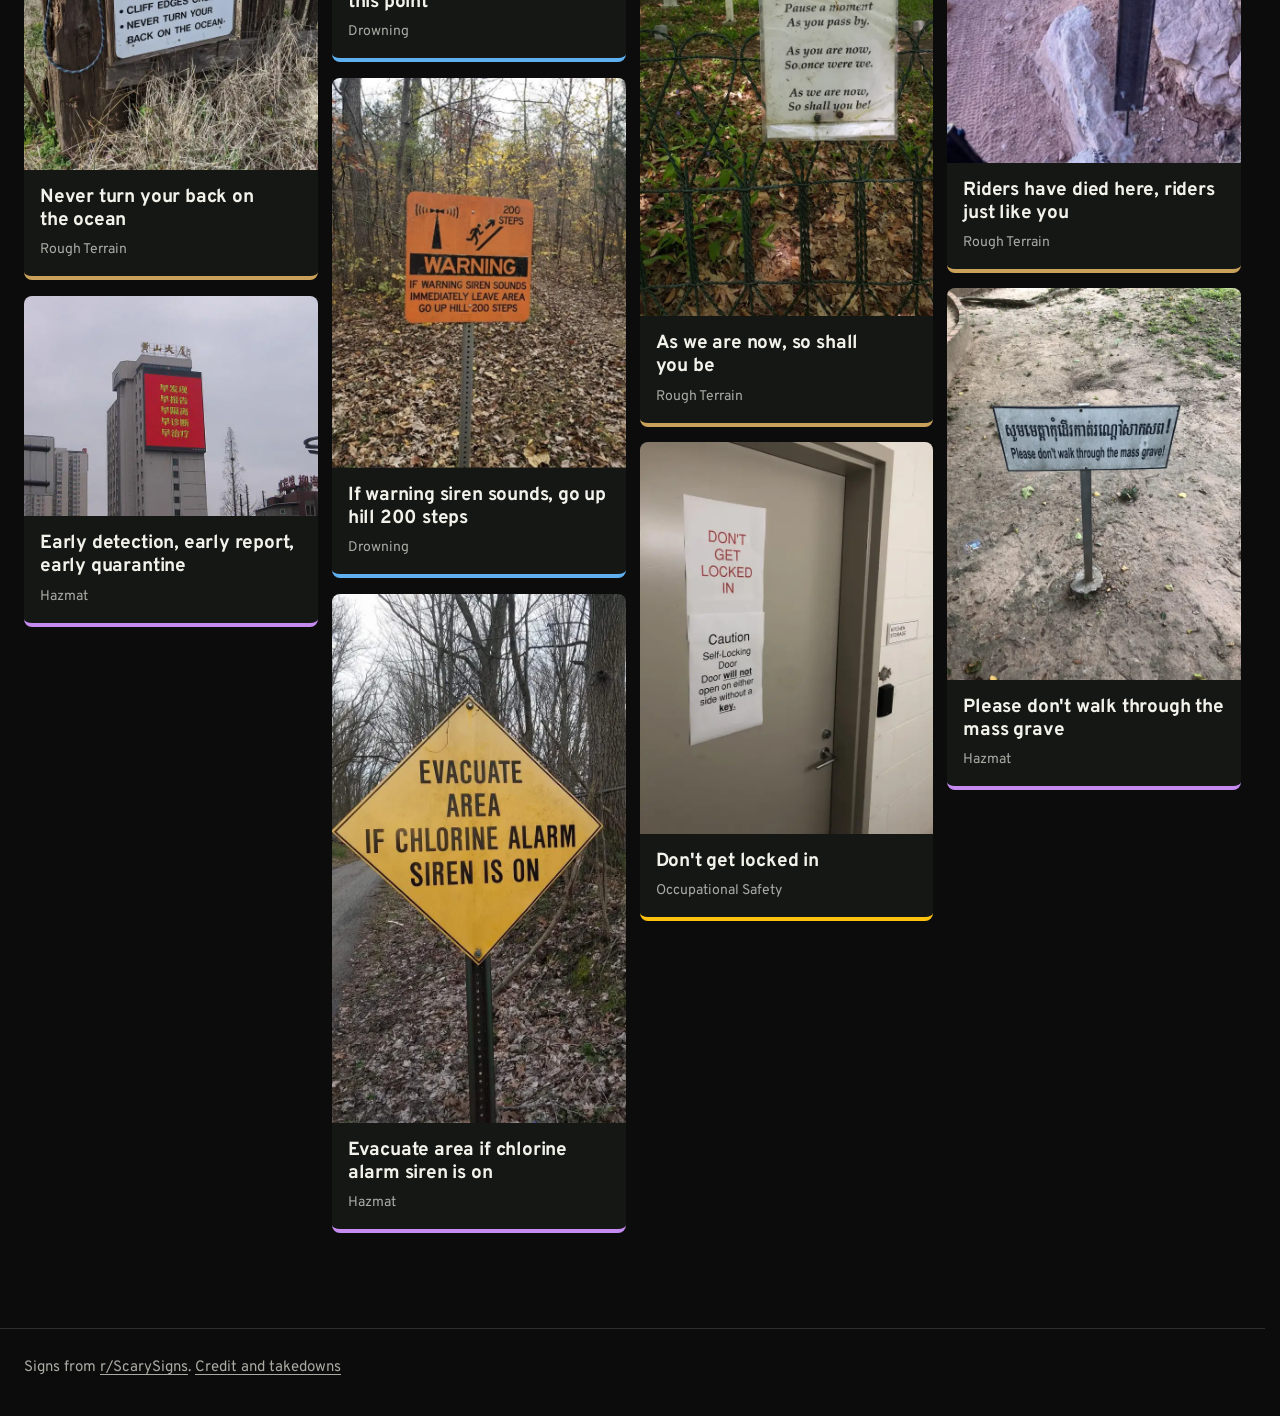
==== commit 5be2b774: "Add files via upload" ====
--- a/index.html
+++ b/index.html
@@ -16,7 +16,7 @@
 <link rel="preconnect" href="https://fonts.googleapis.com">
 <link rel="preconnect" href="https://fonts.gstatic.com" crossorigin>
 <link rel="stylesheet" href="https://fonts.googleapis.com/css2?family=Overpass:wght@400;600;700;800&display=swap">
-<link rel="stylesheet" href="style.css?v=5">
+<link rel="stylesheet" href="style.css?v=7">
 </head>
 <body>
 <a class="skip" id="skip" href="#grid">Skip to the signs</a>
@@ -39,9 +39,9 @@
   <div class="cats" id="cats" role="group" aria-label="Hazard"></div>
   <div class="list-head" id="list-head">
     <p id="count" aria-live="polite"></p>
-    <button class="btn" id="show-all" hidden>Show all</button>
   </div>
   <ul class="grid" id="grid" tabindex="-1"></ul>
+  <button class="btn" id="show-all" hidden>Show all signs</button>
   <p class="empty" id="empty" hidden></p>
   <noscript><p class="empty">This archive needs JavaScript to show the signs.</p></noscript>
 </main>
@@ -84,6 +84,6 @@
   </div>
   <div class="bar"><button id="bprev" aria-label="Previous sign">←</button><span id="bpos"></span><button id="bnext" aria-label="Next sign">→</button><button id="bclose" aria-label="Close">✕</button></div>
 </dialog>
-<script src="app.js?v=5"></script>
+<script src="app.js?v=7"></script>
 </body>
 </html>
--- a/style.css
+++ b/style.css
@@ -118,7 +118,7 @@
 .dd, .dd-menu { display: none; }
 .dd { align-items: center; gap: 8px; height: 38px; position: relative; padding: 0 8px 0 10px; background: none; border: 1.5px solid #5c6059; border-radius: 6px; font-size: 15px; font-weight: 700; white-space: nowrap; }
 .dd::after { content: ""; width: 8px; height: 8px; margin: -5px 4px 0 4px; border: solid currentColor; border-width: 0 2px 2px 0; rotate: 45deg; }
-.dd::before { content: ''; position: absolute; inset: -6px 0; }
+.dd::before { content: ''; position: absolute; inset: -8px 0; }
 .dd .ico { width: 24px; height: 24px; margin-left: -3px; }
 .dd[aria-expanded=true] { border-color: var(--text); }
 .dd[aria-expanded=true]::after { rotate: 225deg; margin-top: 4px; }
@@ -137,7 +137,7 @@
 footer { padding: 28px 24px 36px; border-top: 1px solid var(--line); color: var(--soft); font-size: 15px; }
 
 @media (max-width: 620px), (max-width: 860px) and (orientation: portrait) {
-  :root { --bar: 48px; --gap: 12px; }
+  :root { --bar: 56px; --gap: 12px; }
   header { padding-inline: 14px; }
   .brand { font-size: 16px; } .btn { padding-inline: 11px; font-size: 14px; } header nav { gap: 6px; }
   .hero { padding: 14px 14px 18px; } .hero p { margin-top: 14px; font-size: 15px; line-height: 1.4; } .plate { padding: 44px 24px; } .plate h1 { font-size: 24px; }
@@ -148,7 +148,7 @@
   .info { border: 0; padding: 12px 18px 40px; overflow: visible; }
     .empty, footer { padding-inline: 14px; } #about-page { padding: 32px 14px 64px; } #about-page h1 { font-size: 32px; }
   .info-top { min-height: 32px; margin-bottom: 12px; }
-  .list-head { scroll-margin-top: 47px; min-height: 60px; padding: 8px 14px; }
+  .list-head { scroll-margin-top: 55px; min-height: 60px; padding: 8px 14px; }
   .grid { grid-template-columns: repeat(2, minmax(0, 1fr)); padding: 0 14px 40px; --gap: 8px; column-gap: 8px; }
   .card div { padding: 12px; } .card h2 { font-size: 16px; } .card p { font-size: 13px; margin-top: 10px; }
   .info-top, .nav { display: none; }
@@ -182,7 +182,7 @@
   .hero { padding-top: 14px; }
 }
 @media (max-width: 620px), (max-width: 860px) and (orientation: portrait), (max-height: 520px) {
-  :root { --bar: 48px; }
+  :root { --bar: 56px; }
   .dd-menu { display: flex; } .dd-on .dd { display: inline-flex; } .dd-on #about-link { display: none; }
 }
 @media (max-width: 400px) { .dd-on.filtered .brand span { display: none; } }
@@ -191,3 +191,5 @@
 #back { margin-top: 24px; }
 .on-about #lights { display: none; }
 #about-page h1:focus, #grid:focus { outline: none; }
+#show-all { display: flex; margin: 0 auto 64px; min-width: 200px; min-height: 48px; }
+.filtered .grid { padding-bottom: 32px !important; }
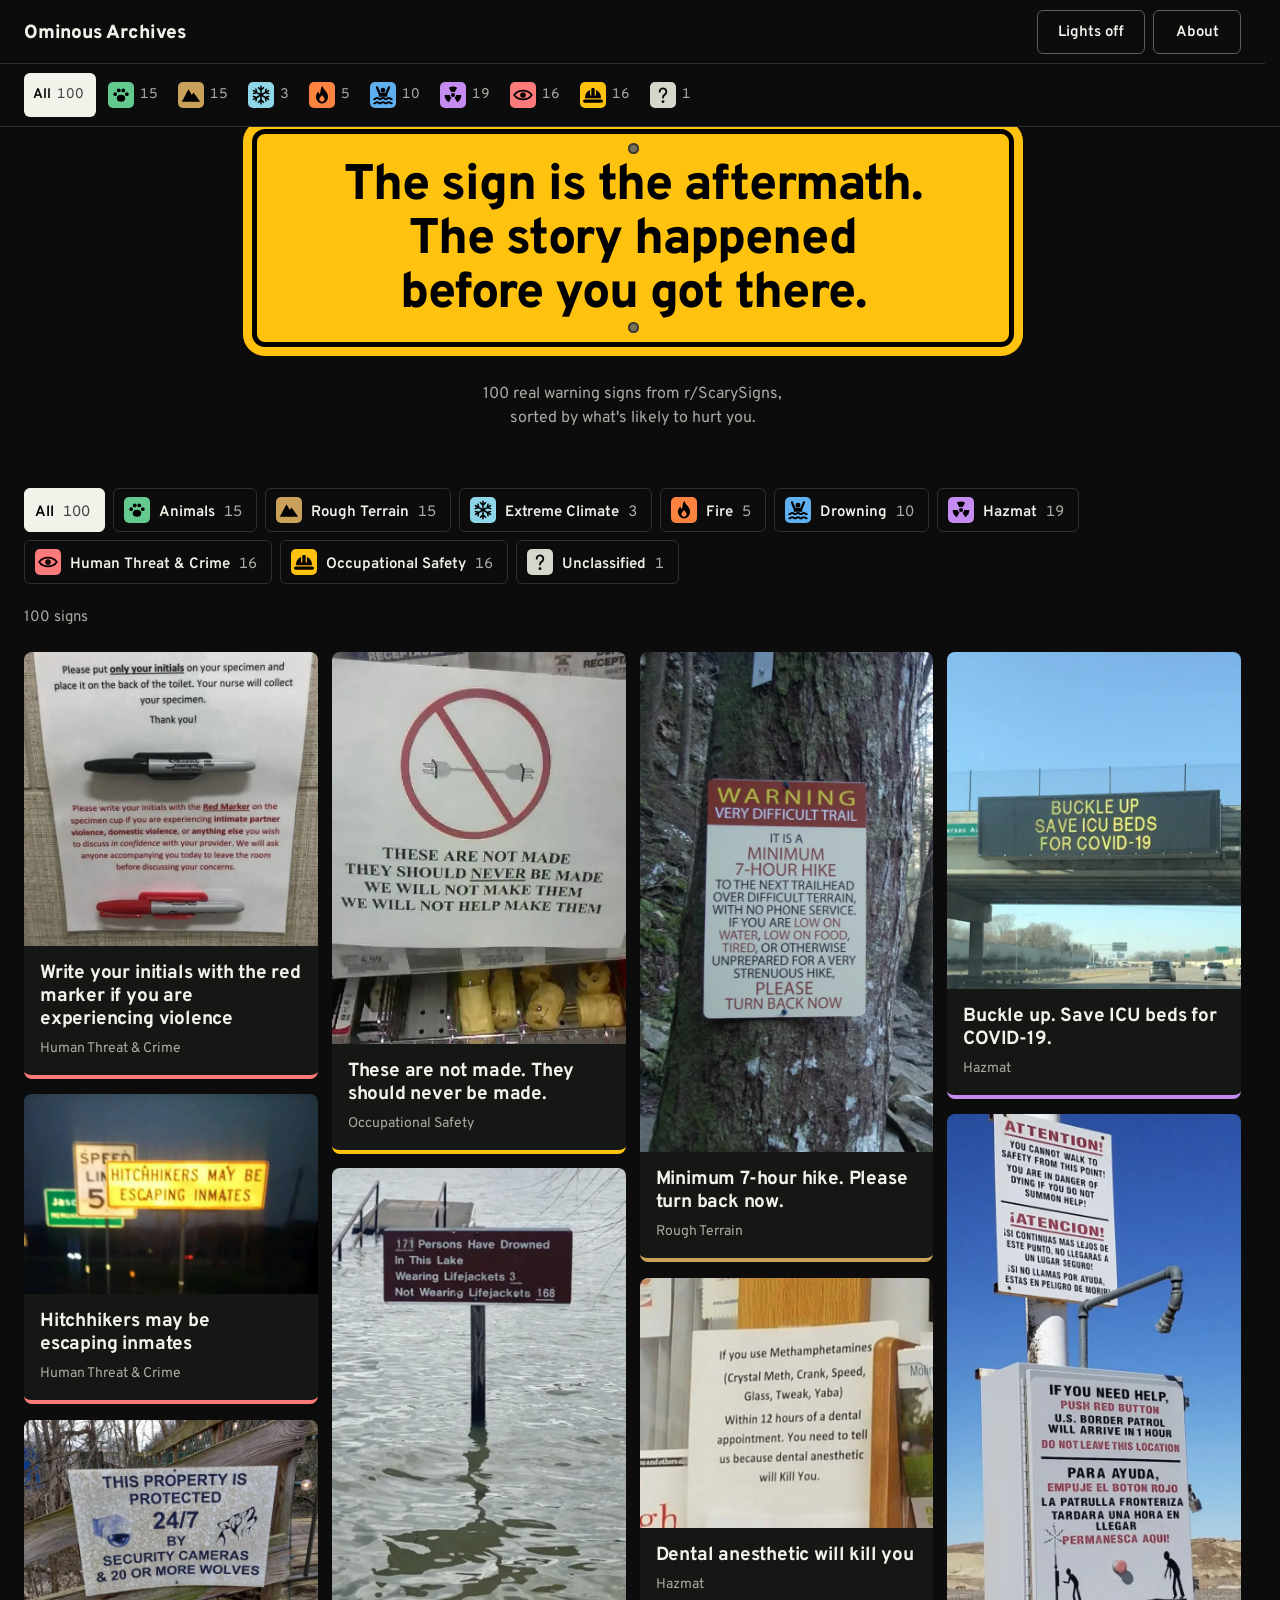
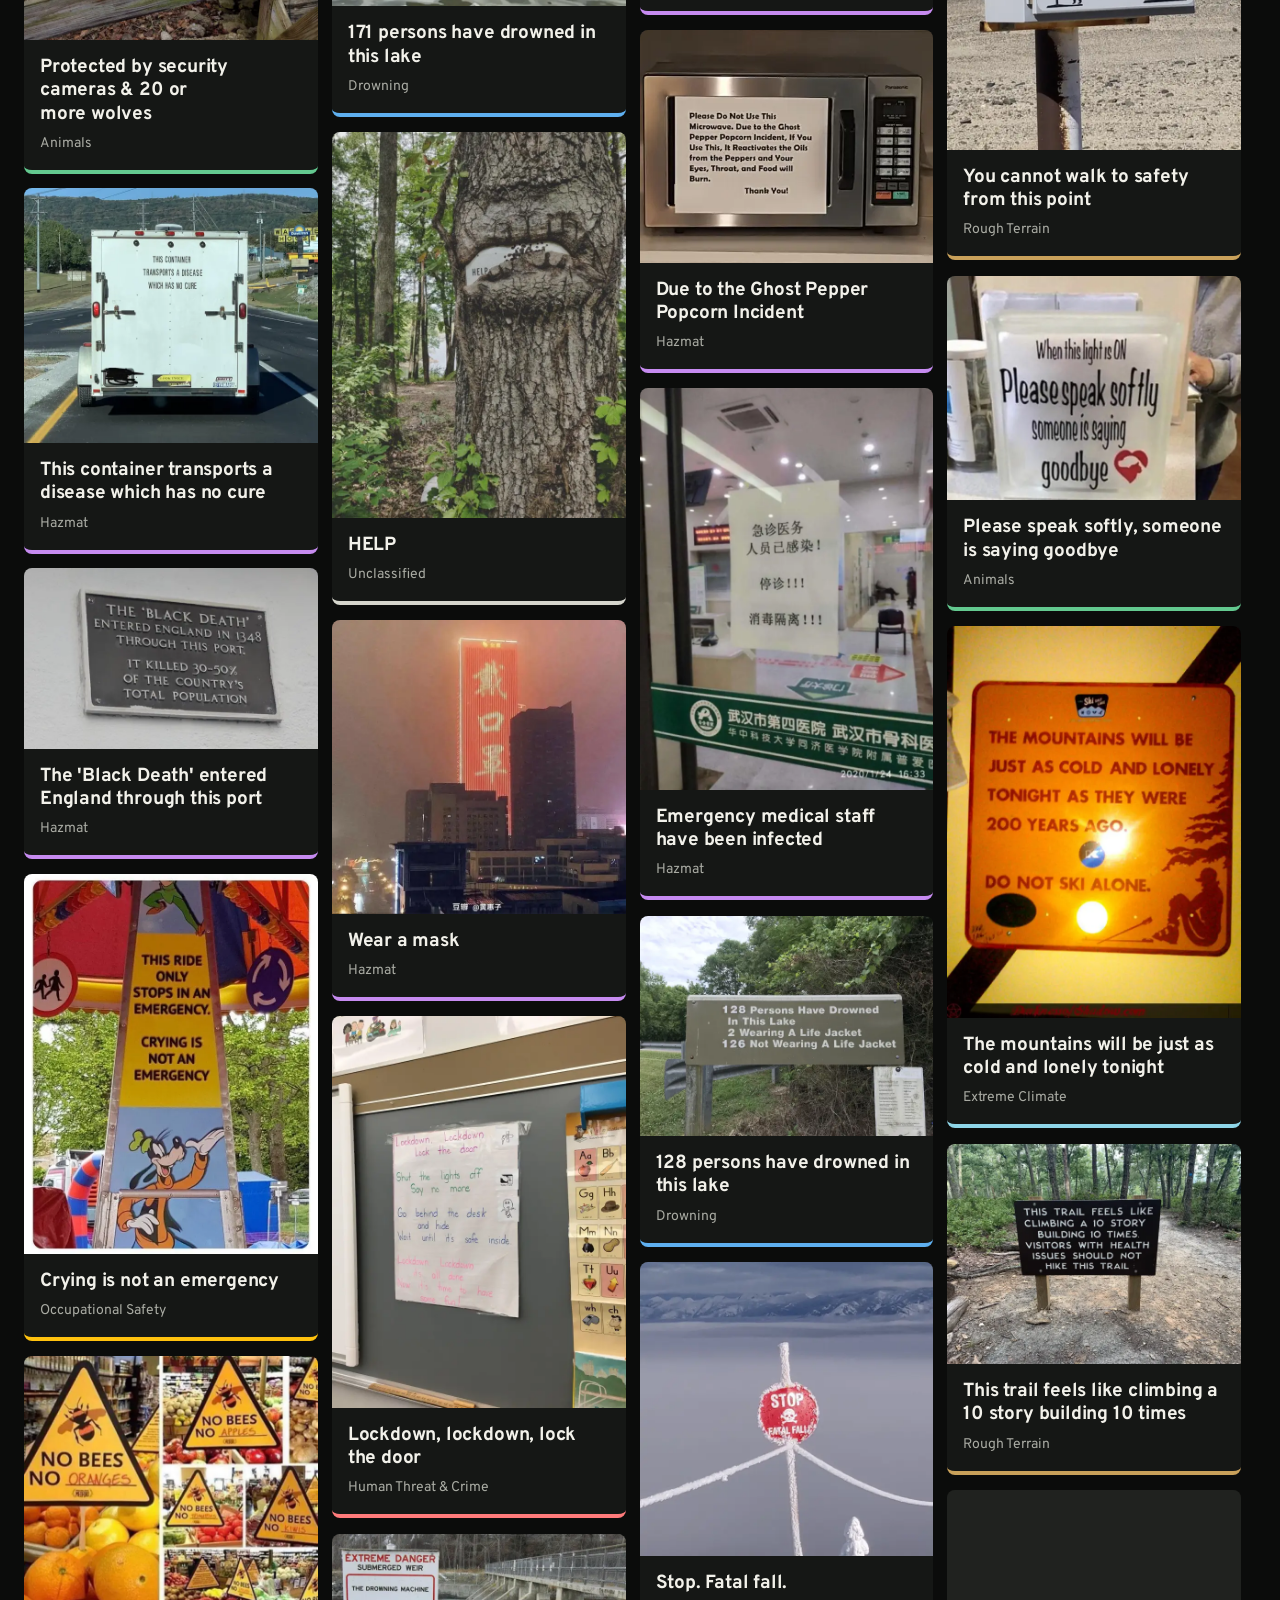
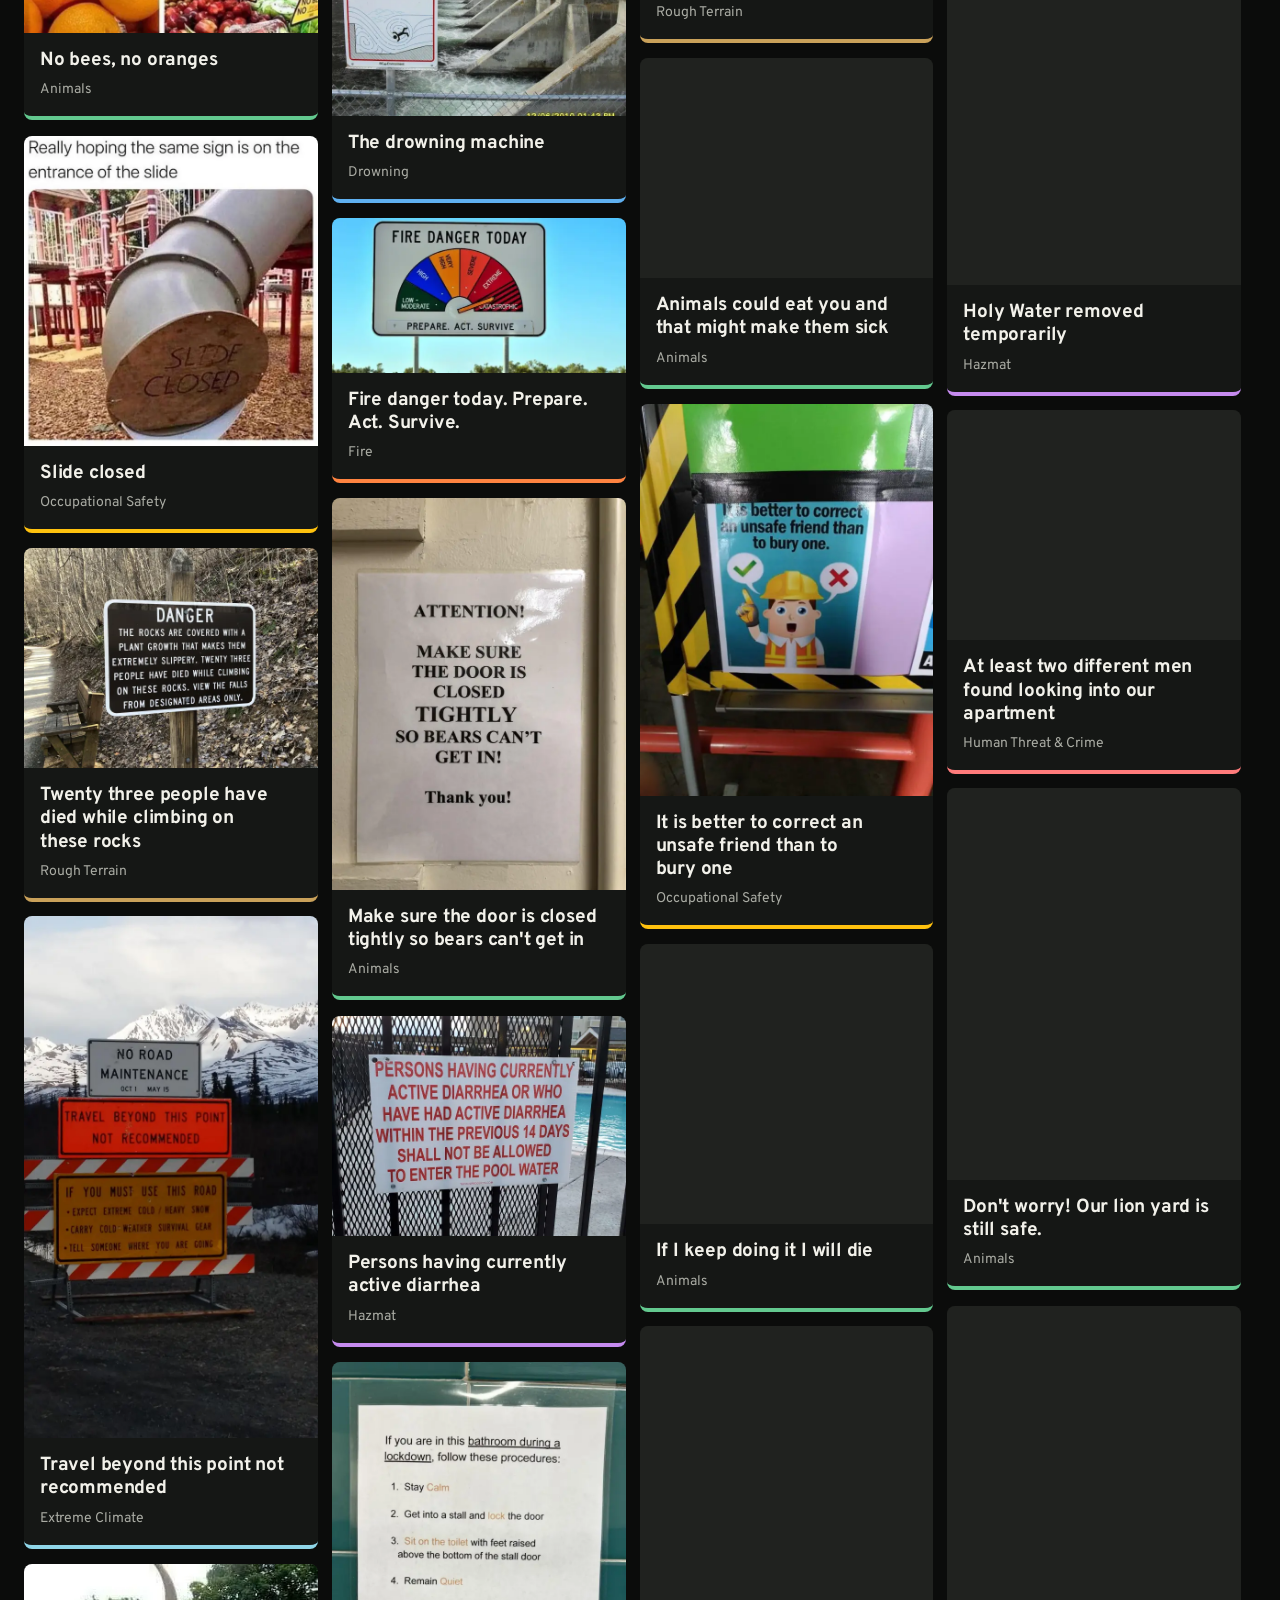
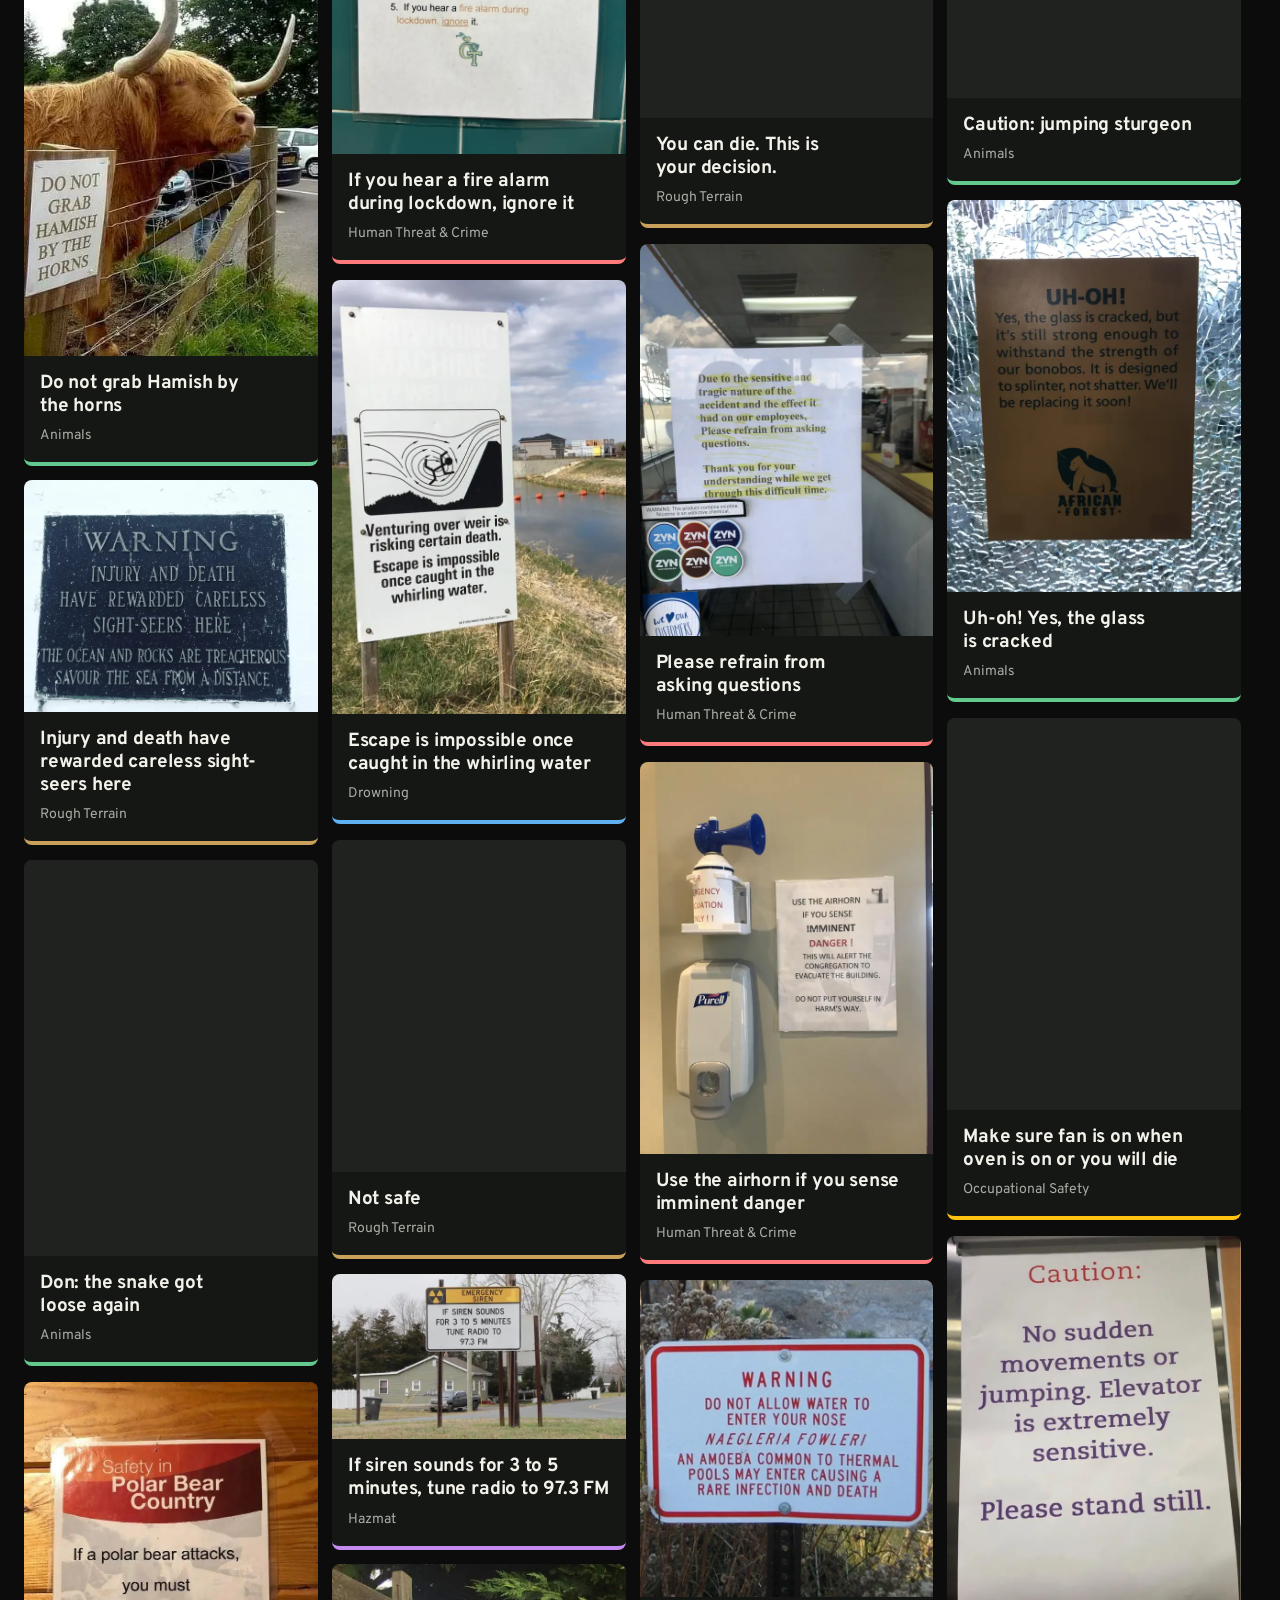
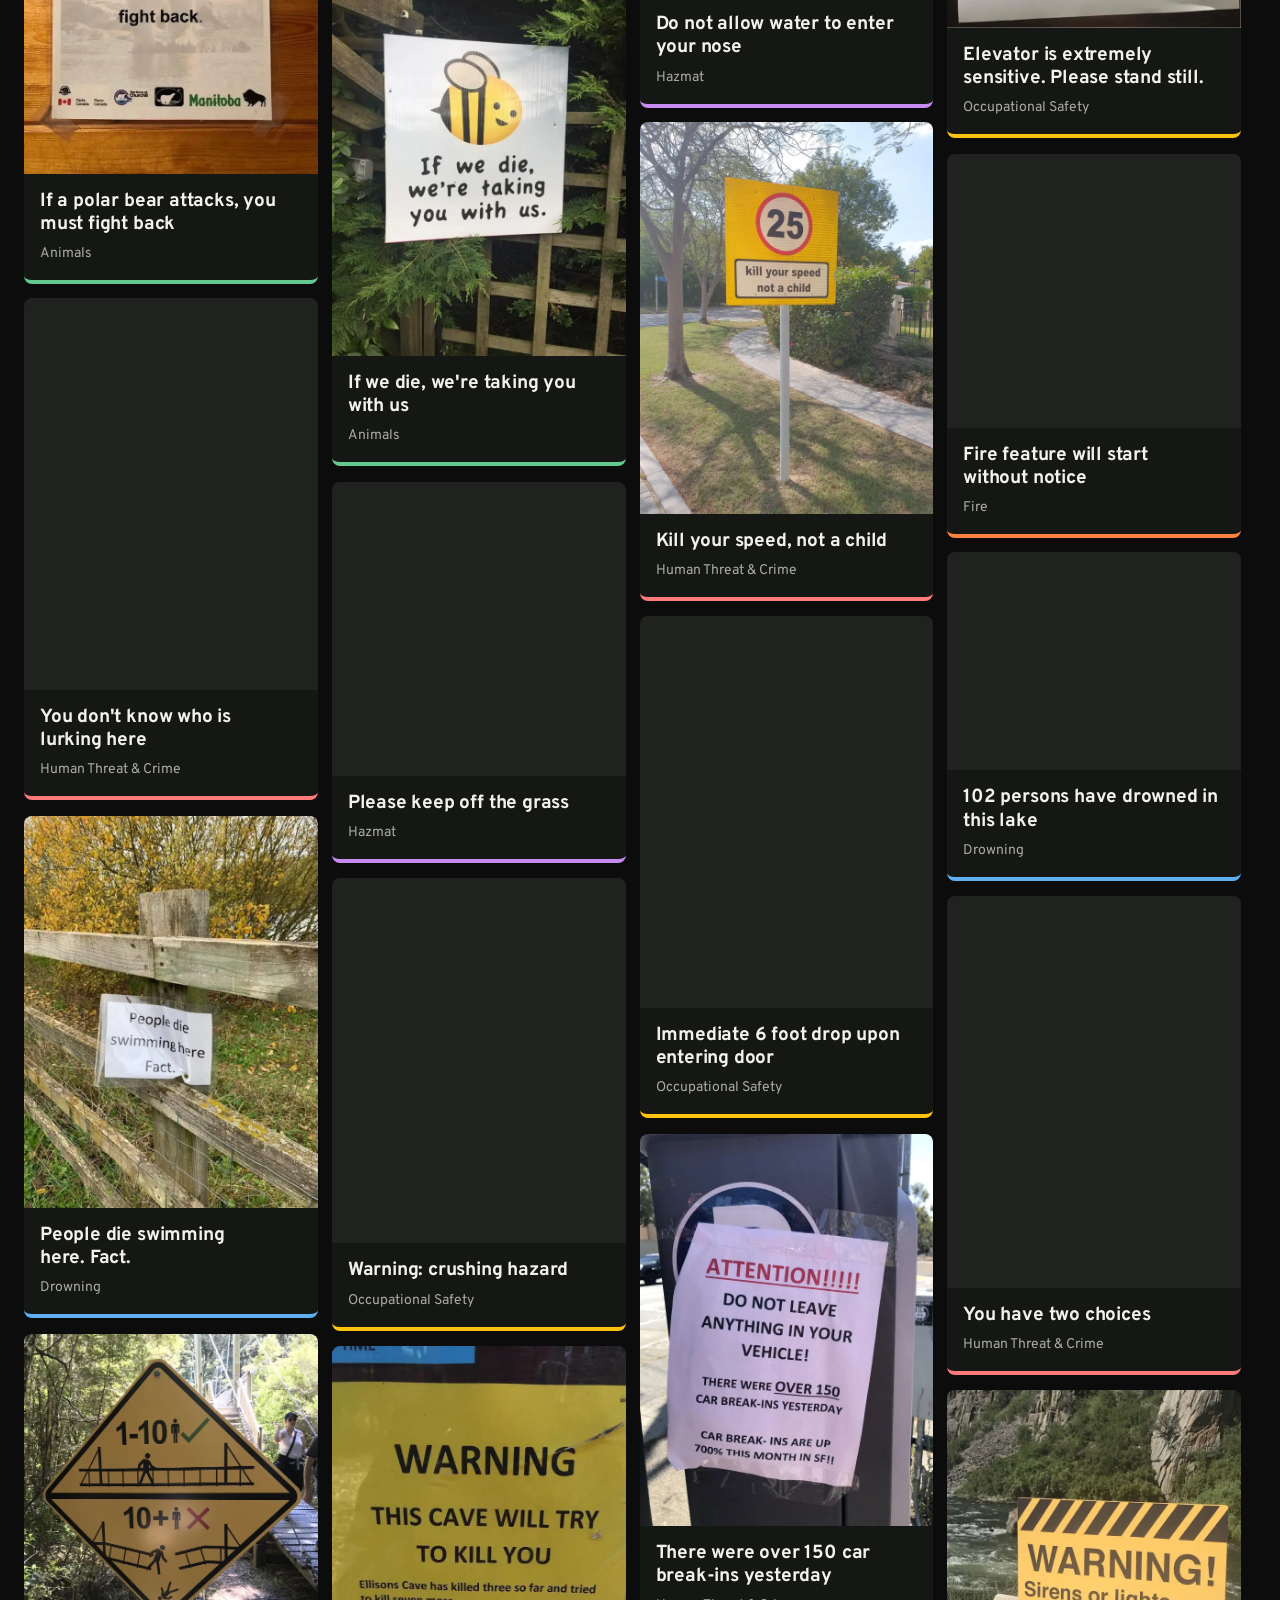
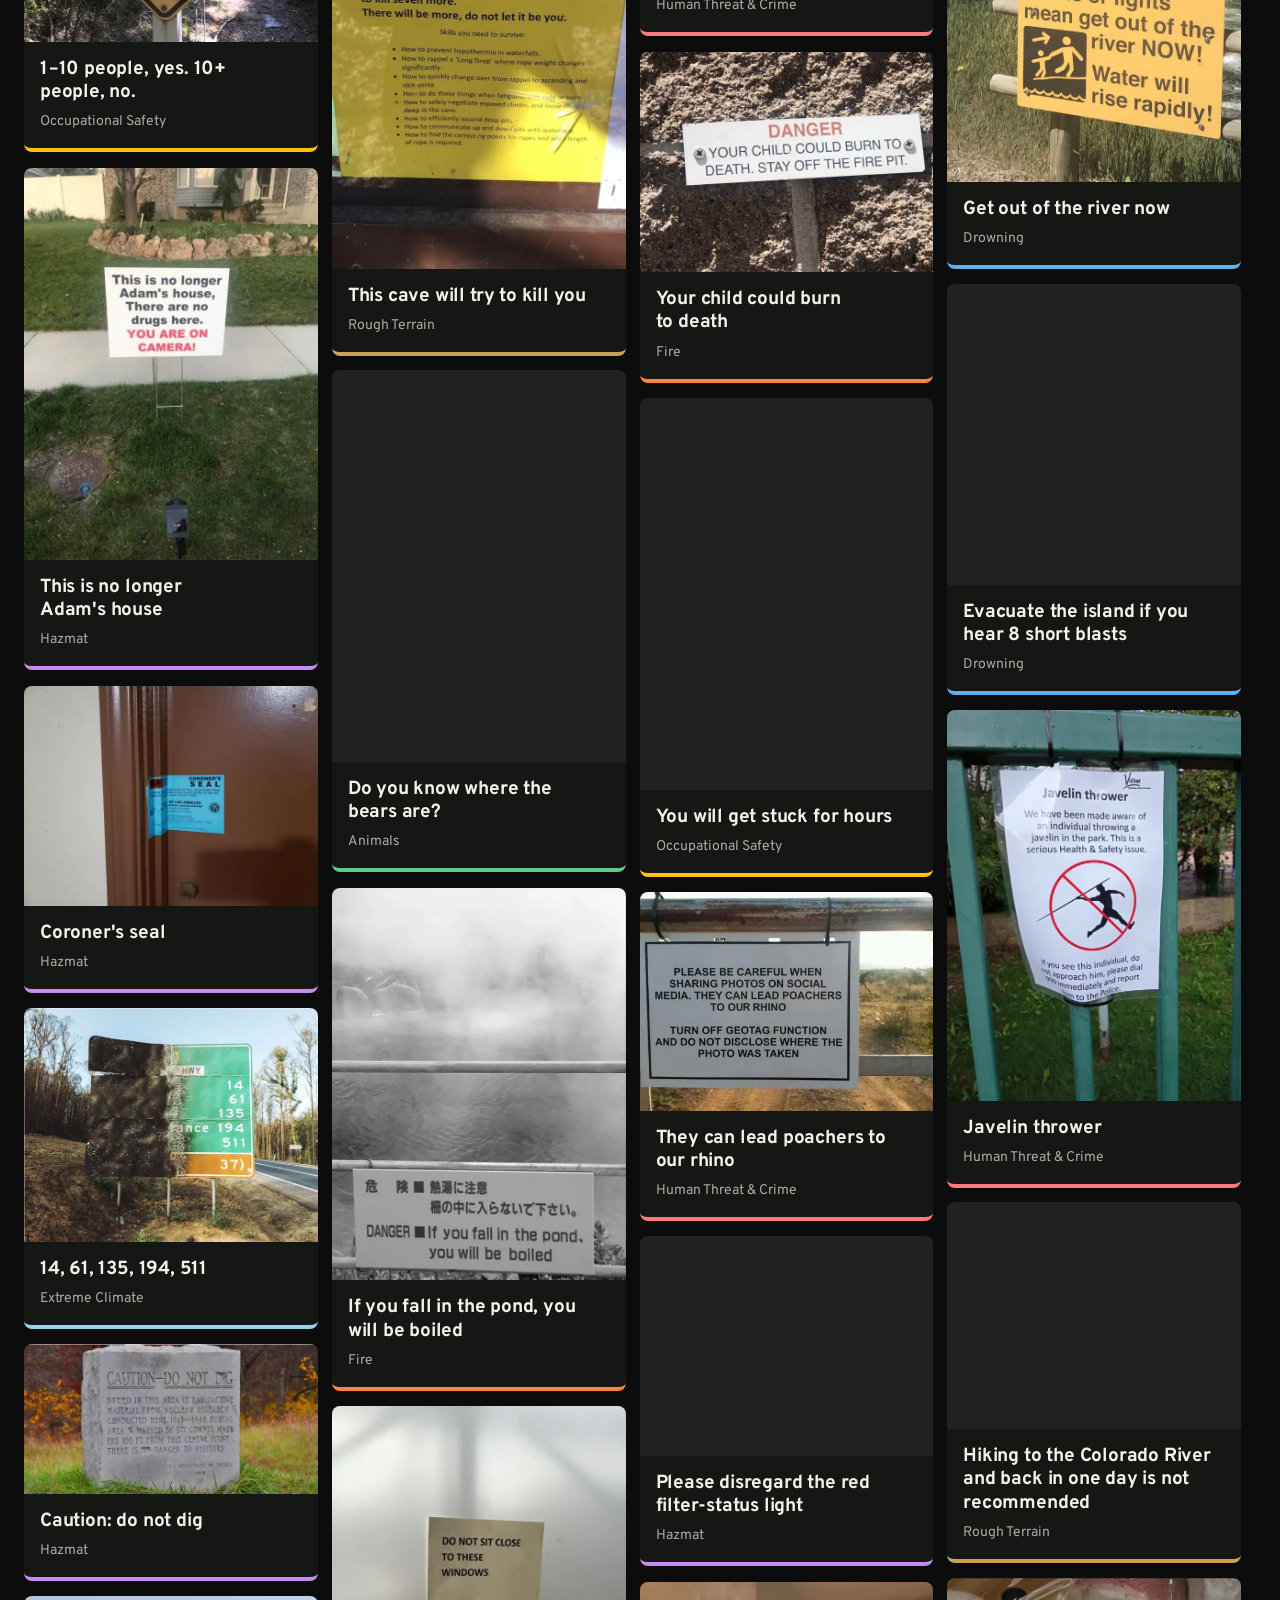
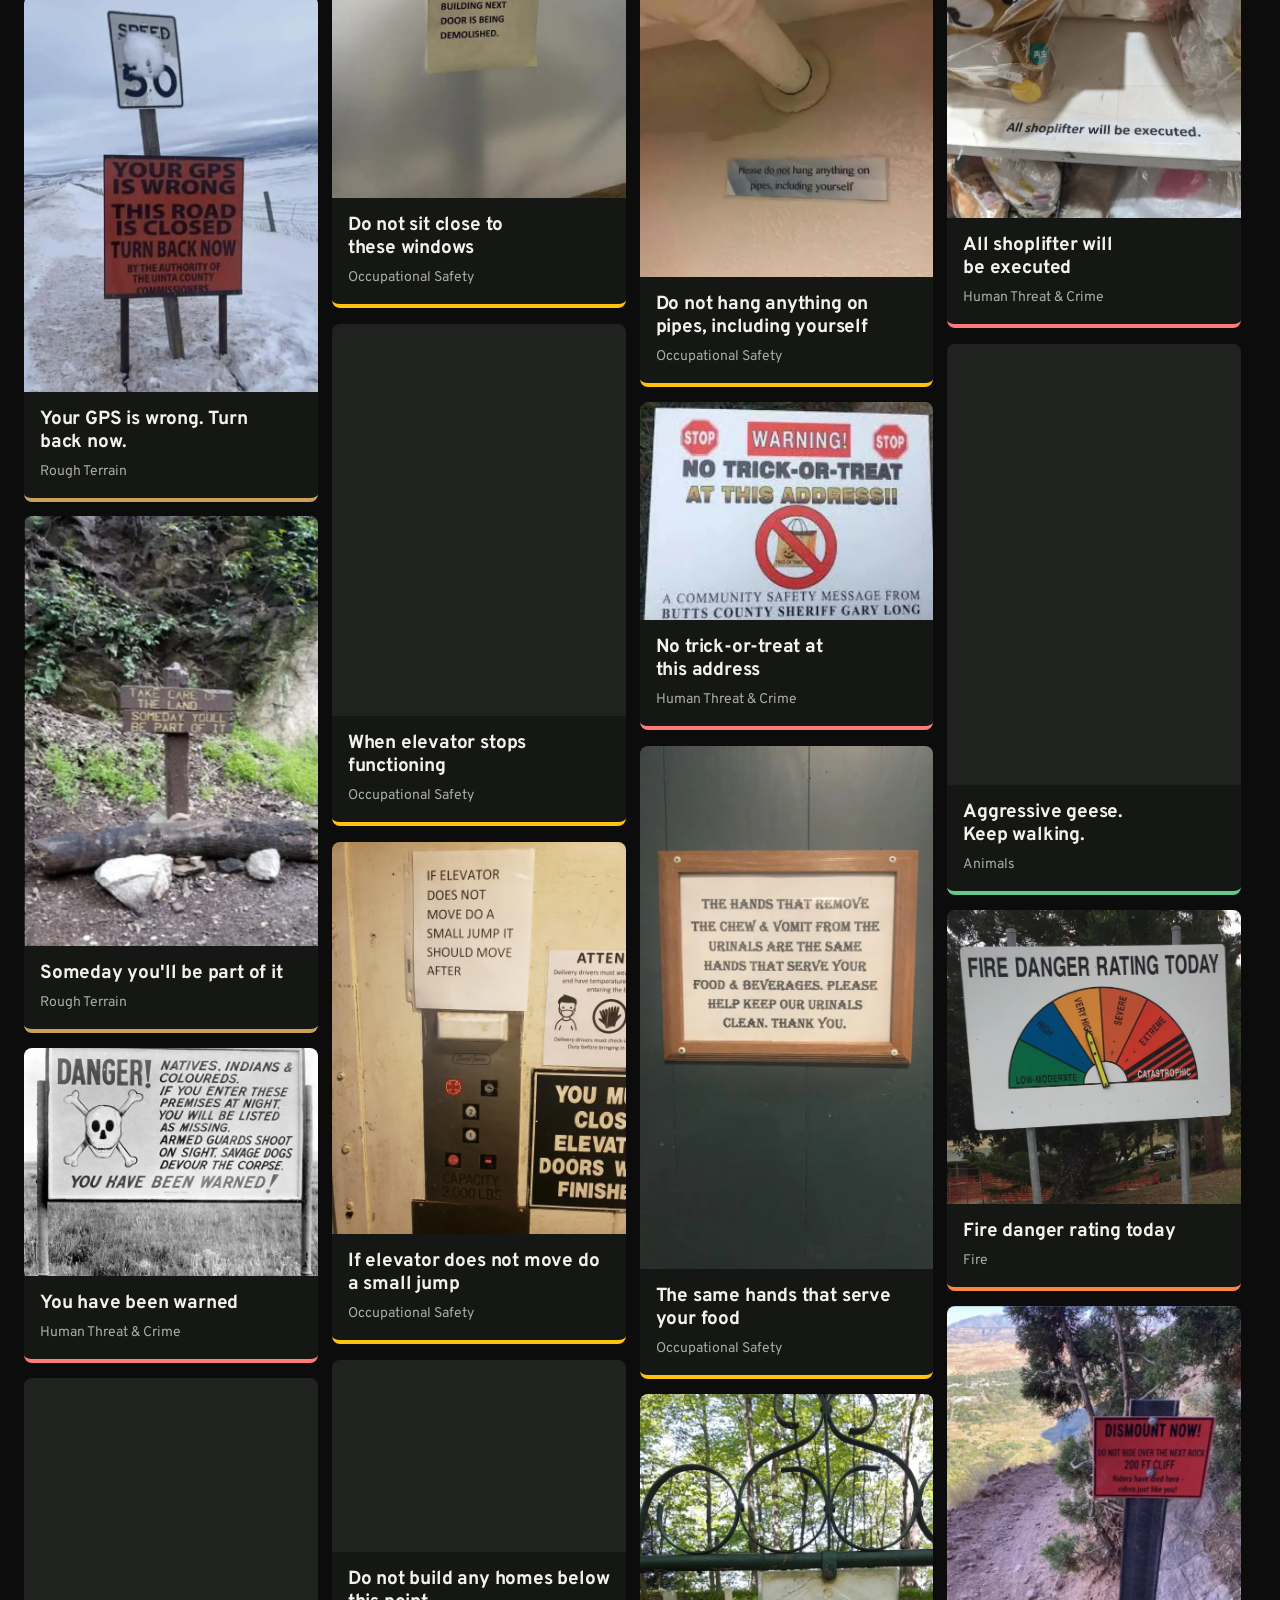
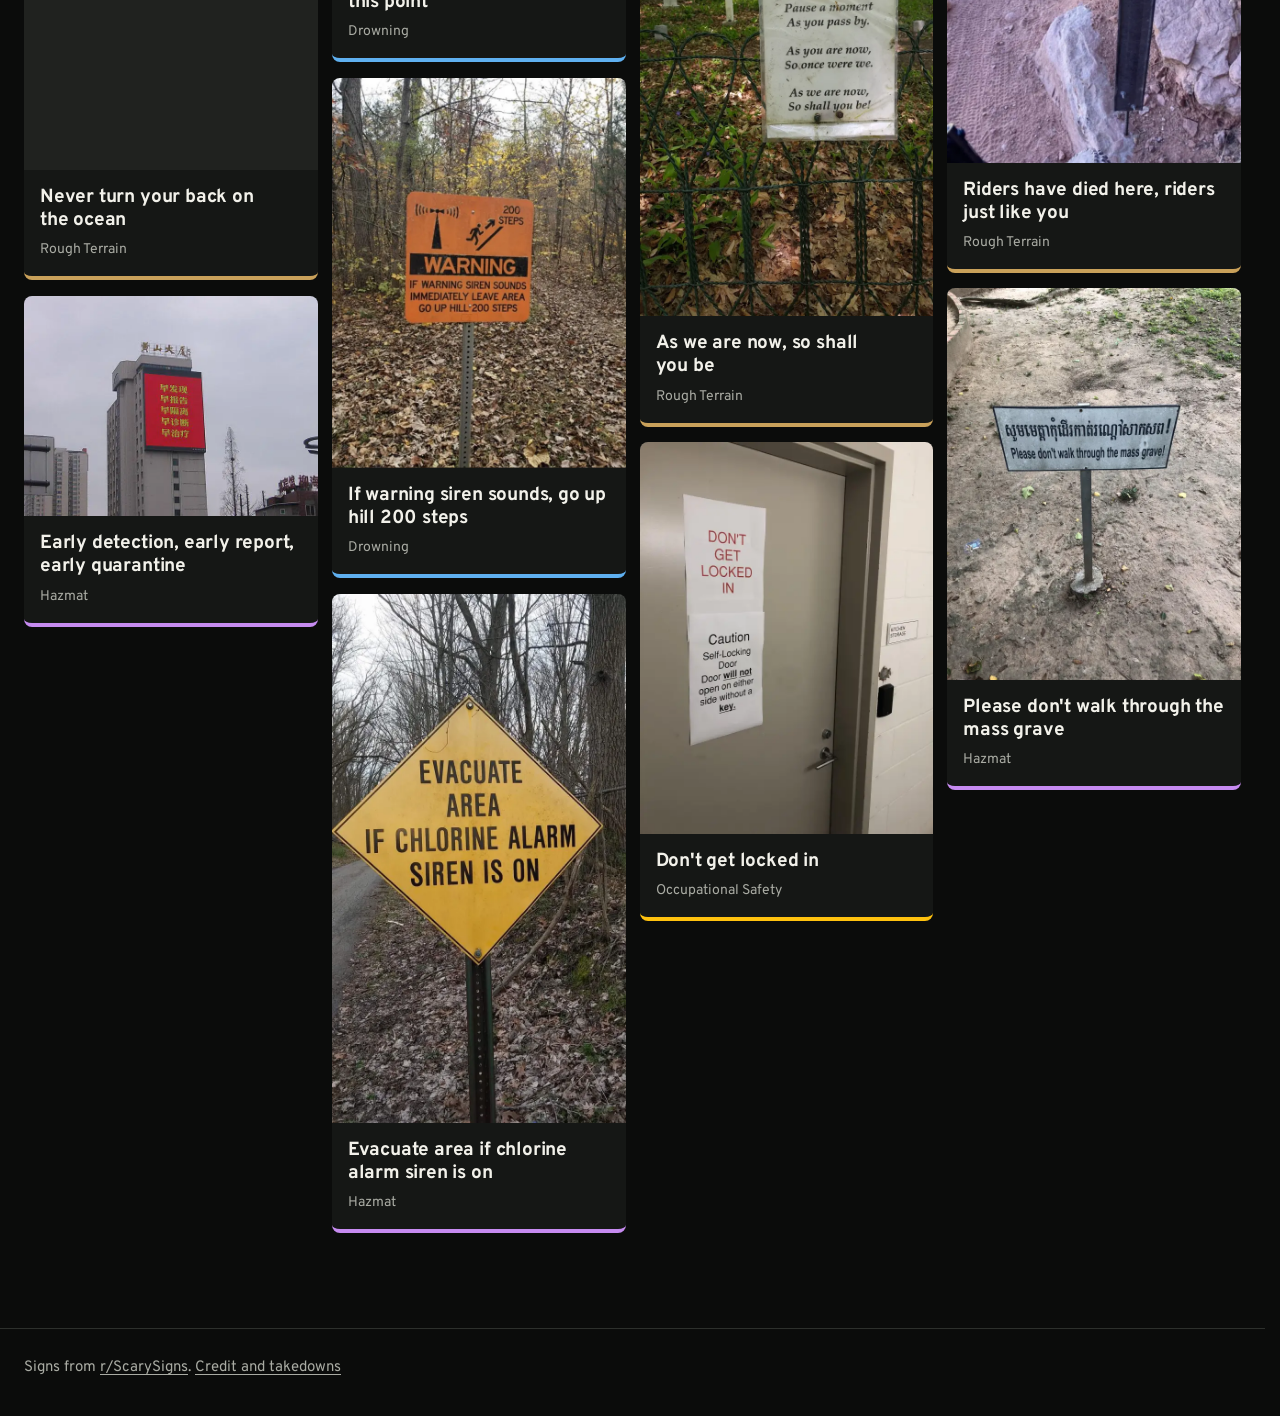
==== commit 23699175: "Add files via upload" ====
--- a/index.html
+++ b/index.html
@@ -16,7 +16,7 @@
 <link rel="preconnect" href="https://fonts.googleapis.com">
 <link rel="preconnect" href="https://fonts.gstatic.com" crossorigin>
 <link rel="stylesheet" href="https://fonts.googleapis.com/css2?family=Overpass:wght@400;600;700;800&display=swap">
-<link rel="stylesheet" href="style.css?v=7">
+<link rel="stylesheet" href="style.css?v=8">
 </head>
 <body>
 <a class="skip" id="skip" href="#grid">Skip to the signs</a>
@@ -84,6 +84,6 @@
   </div>
   <div class="bar"><button id="bprev" aria-label="Previous sign">←</button><span id="bpos"></span><button id="bnext" aria-label="Next sign">→</button><button id="bclose" aria-label="Close">✕</button></div>
 </dialog>
-<script src="app.js?v=7"></script>
+<script src="app.js?v=8"></script>
 </body>
 </html>
--- a/style.css
+++ b/style.css
@@ -193,3 +193,4 @@
 #about-page h1:focus, #grid:focus { outline: none; }
 #show-all { display: flex; margin: 0 auto 64px; min-width: 200px; min-height: 48px; }
 .filtered .grid { padding-bottom: 32px !important; }
+html:not(.kbd) :focus-visible { outline: none; }
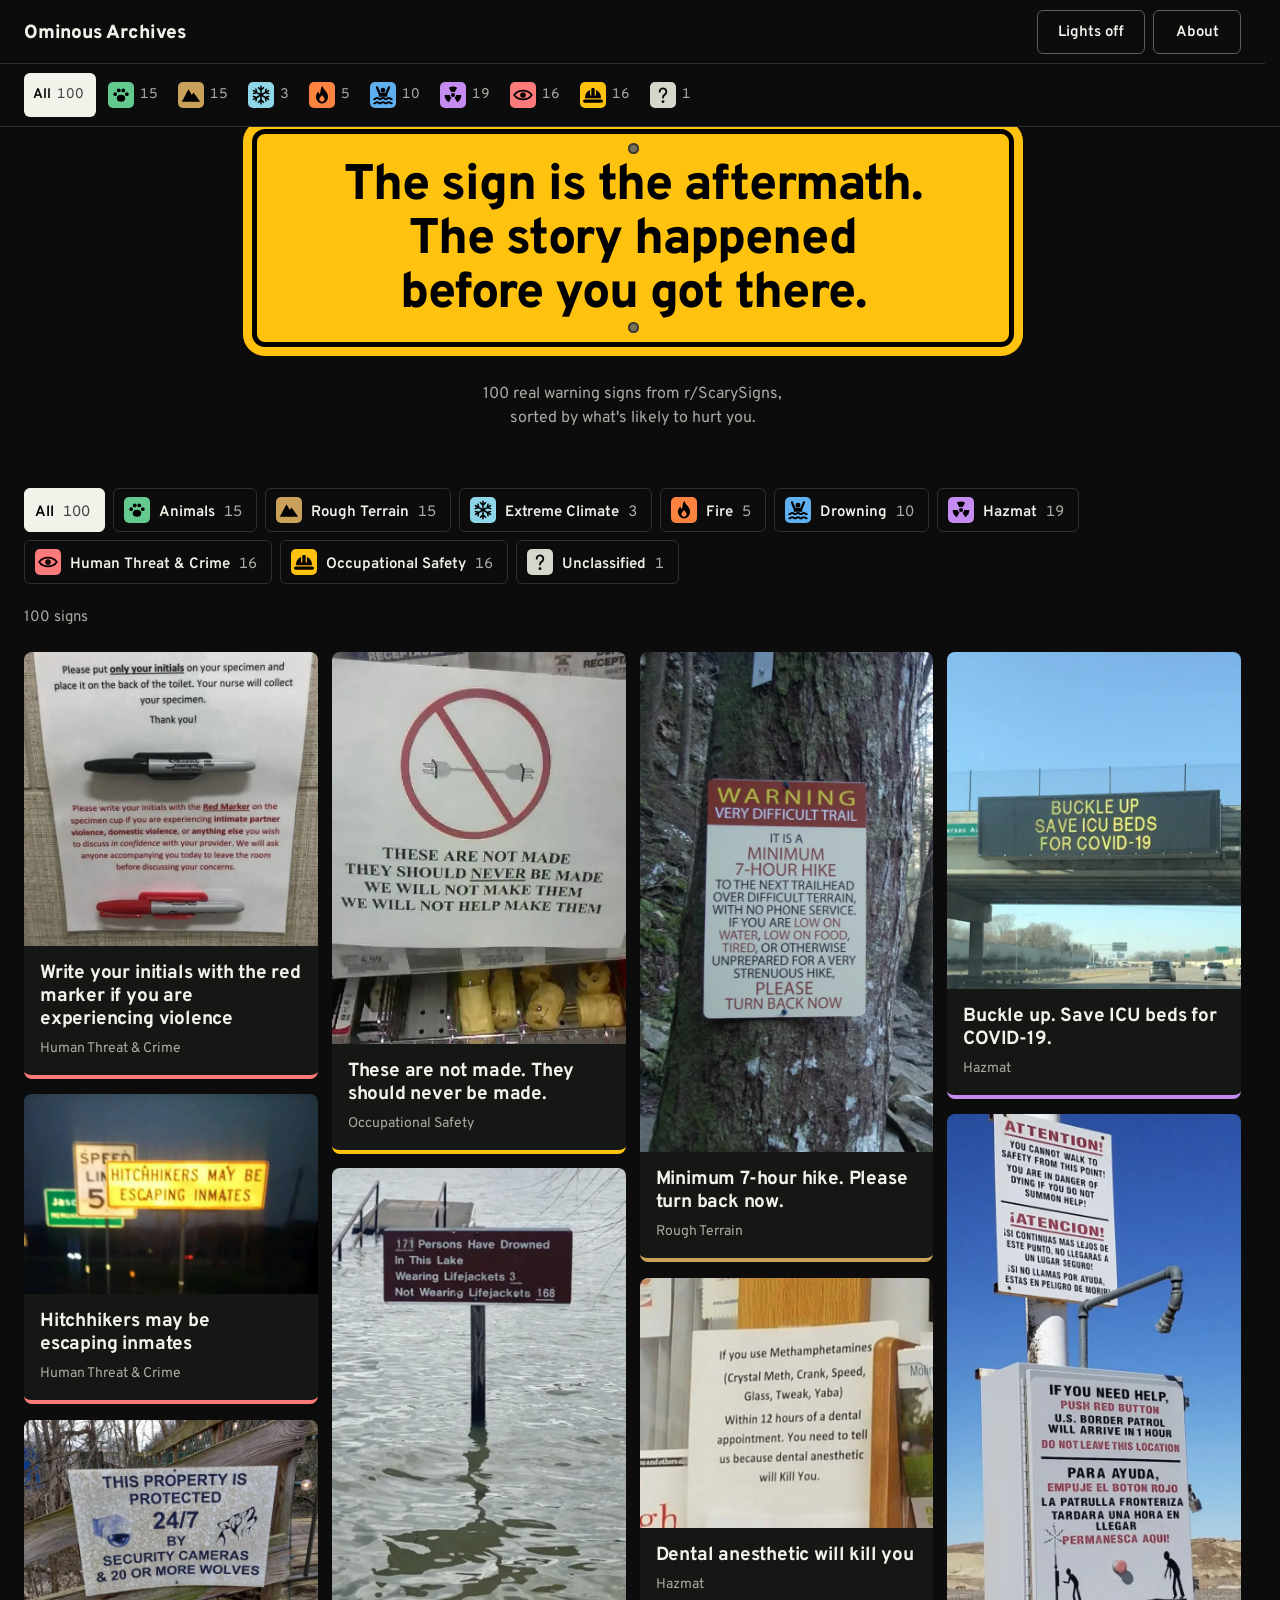
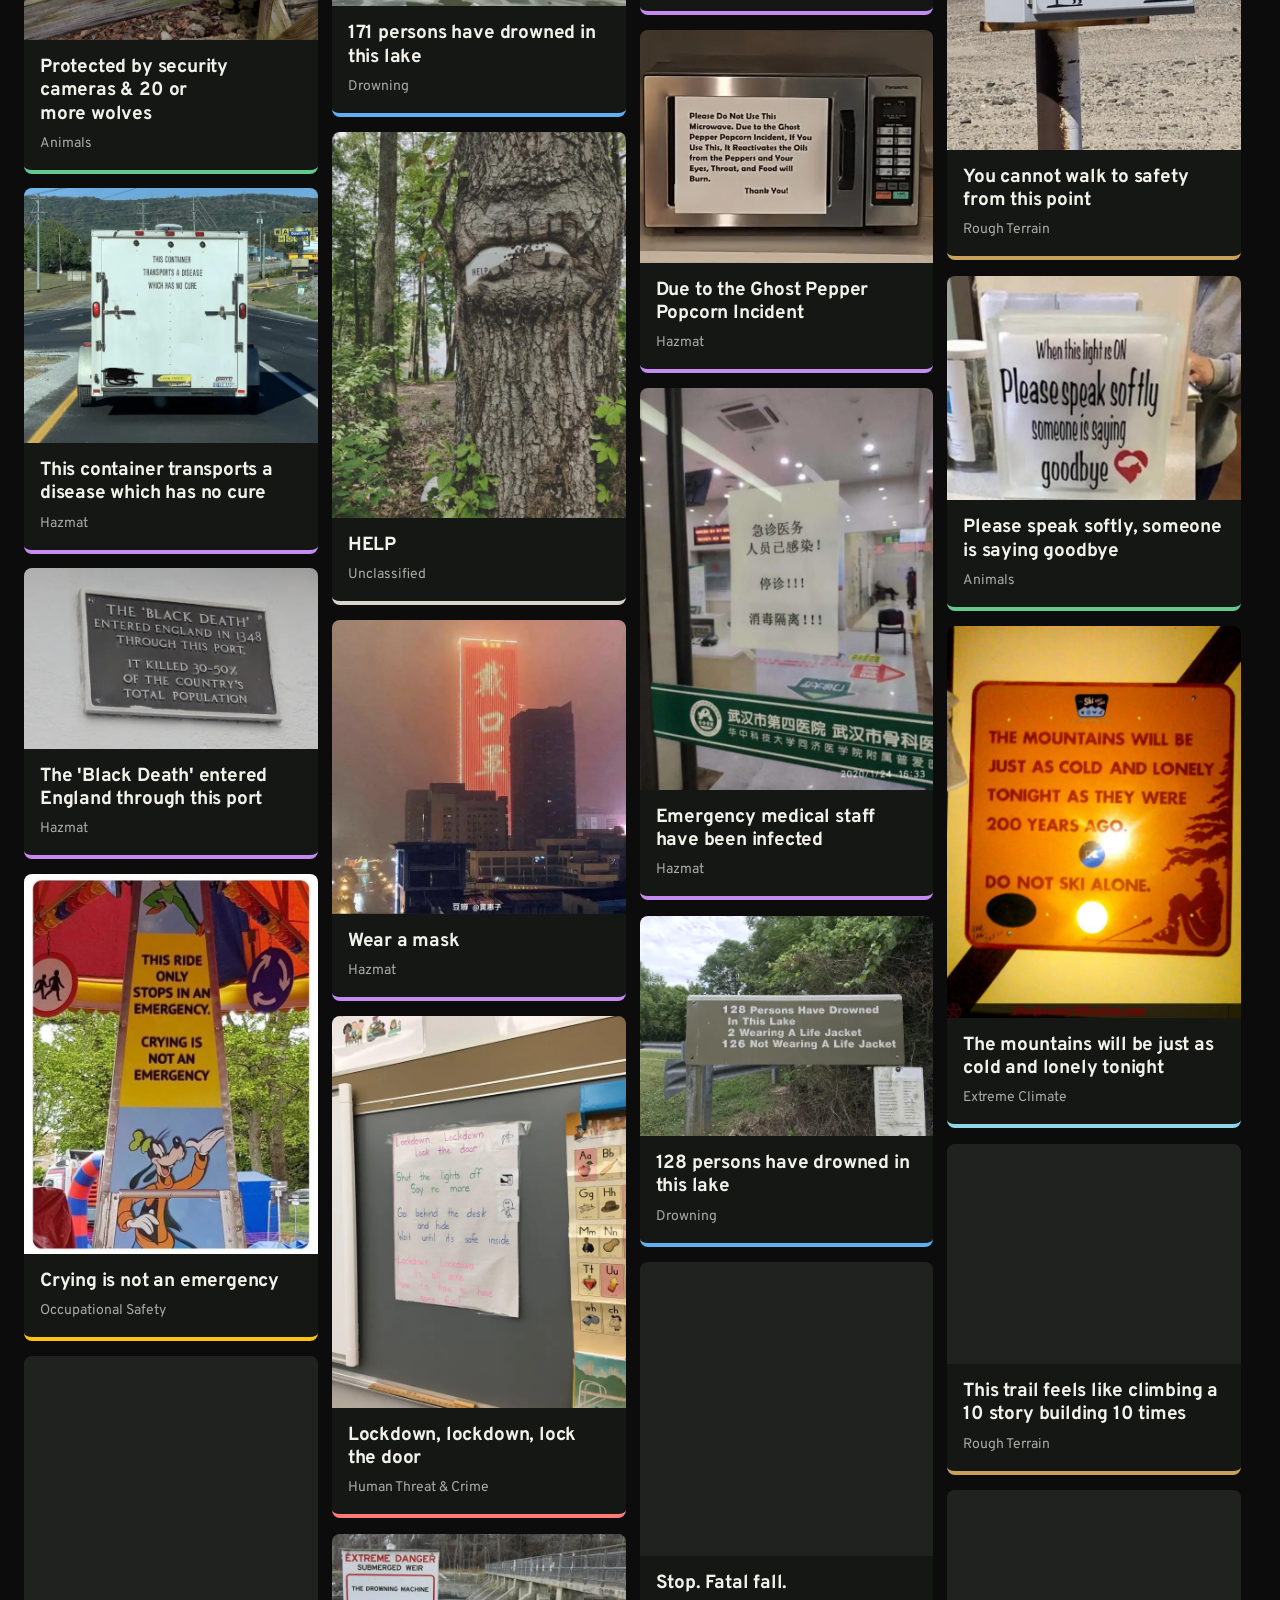
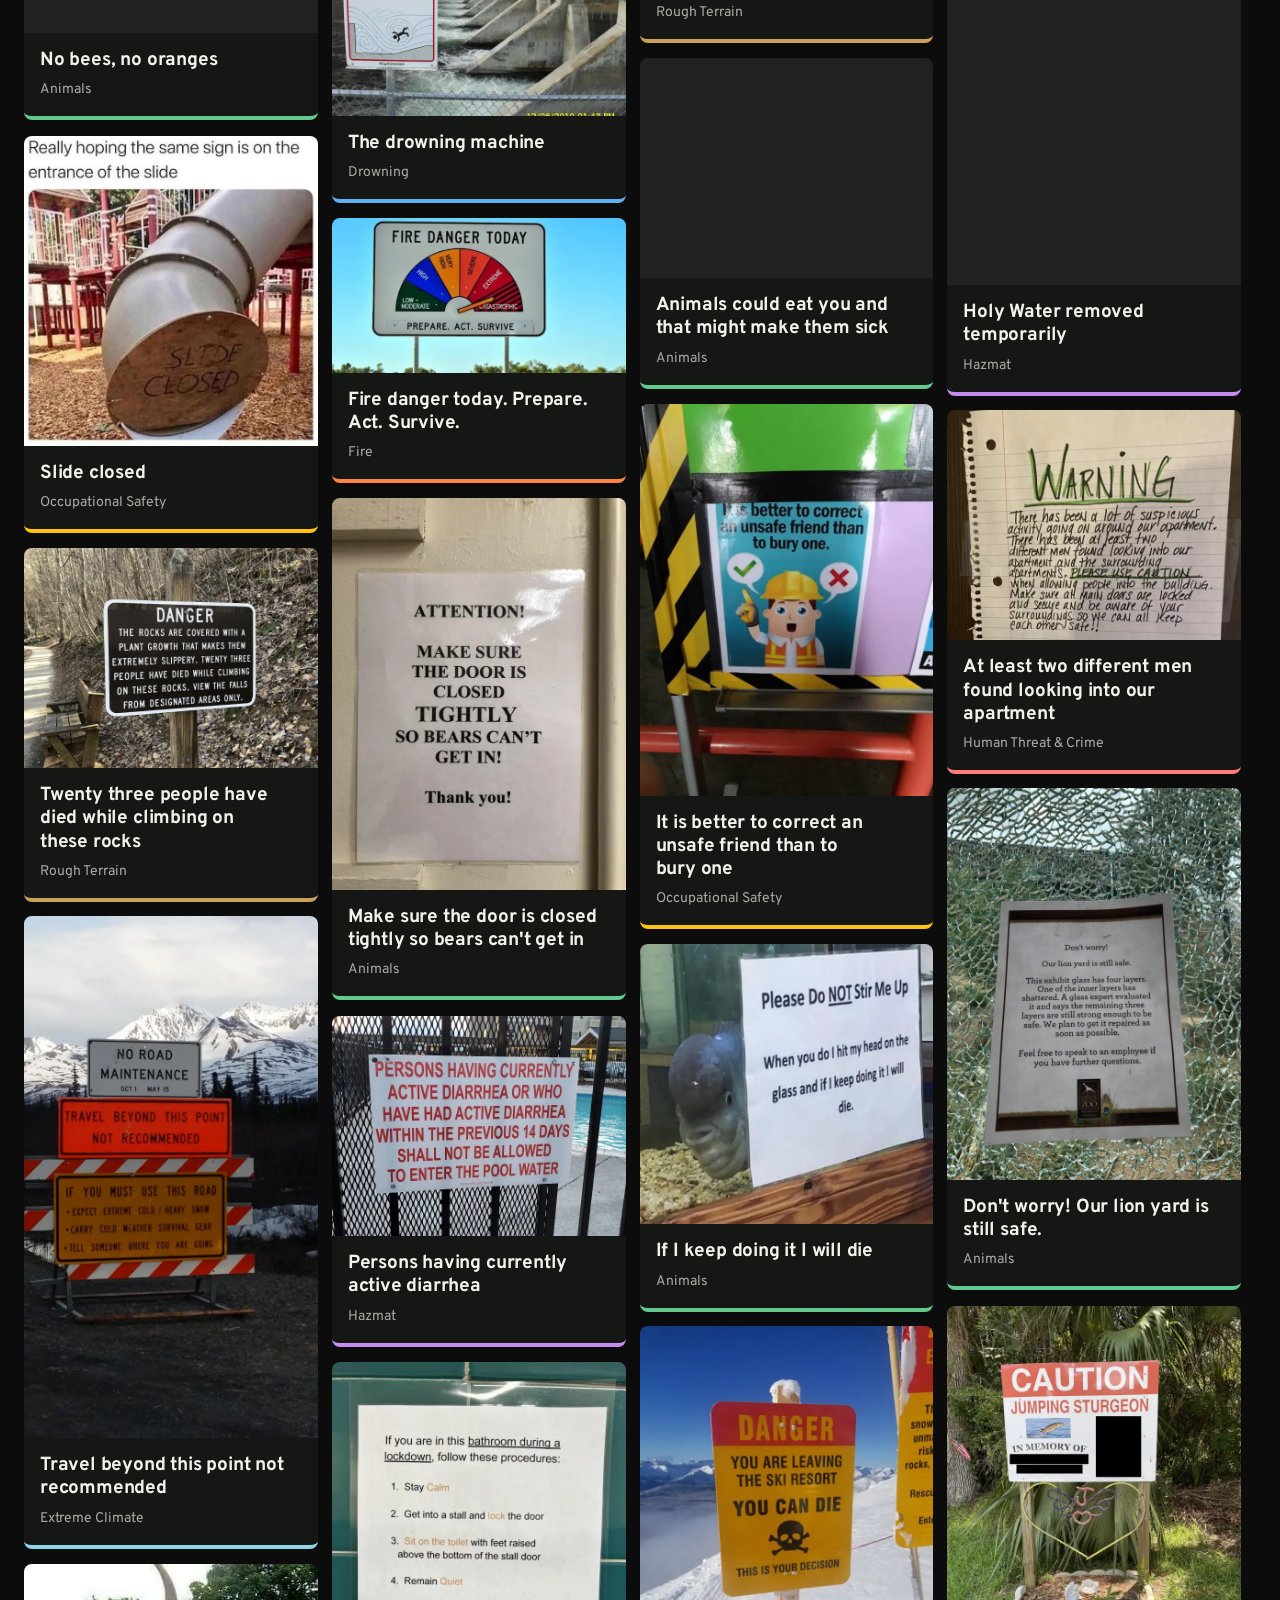
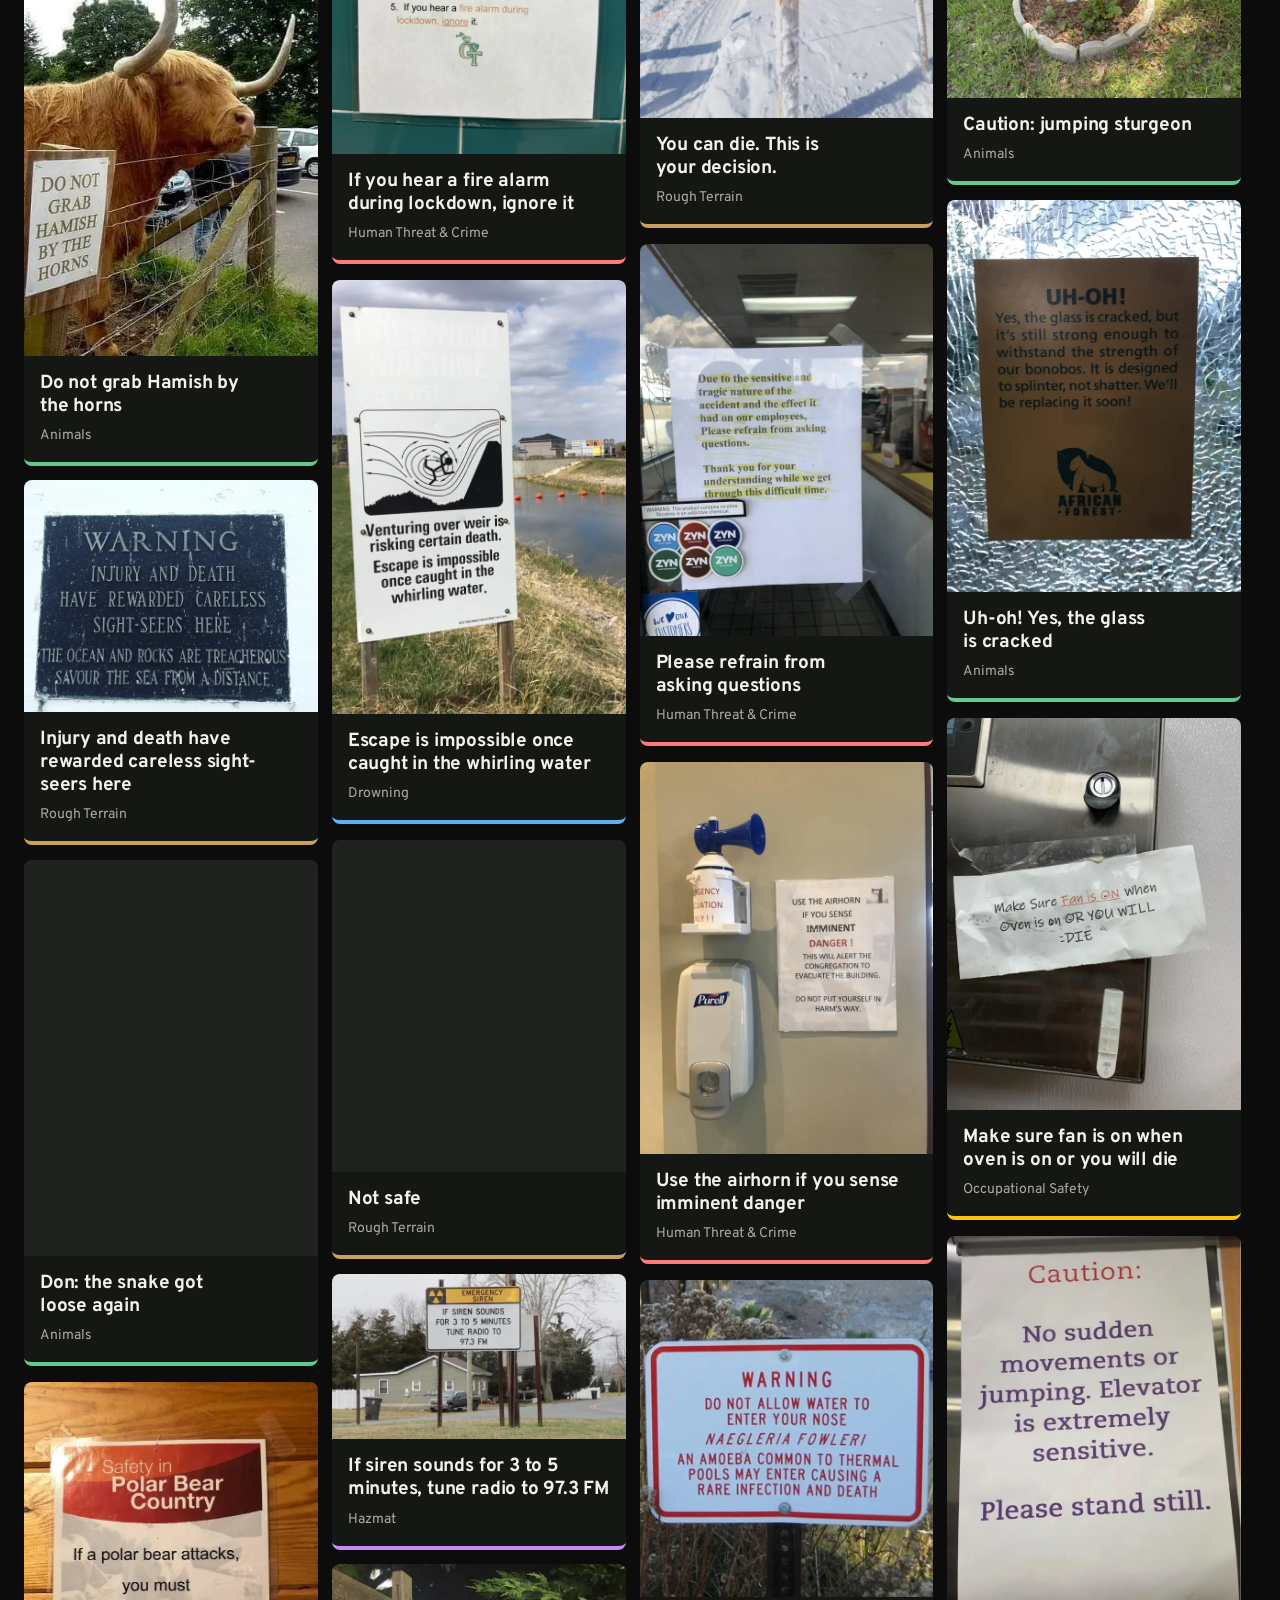
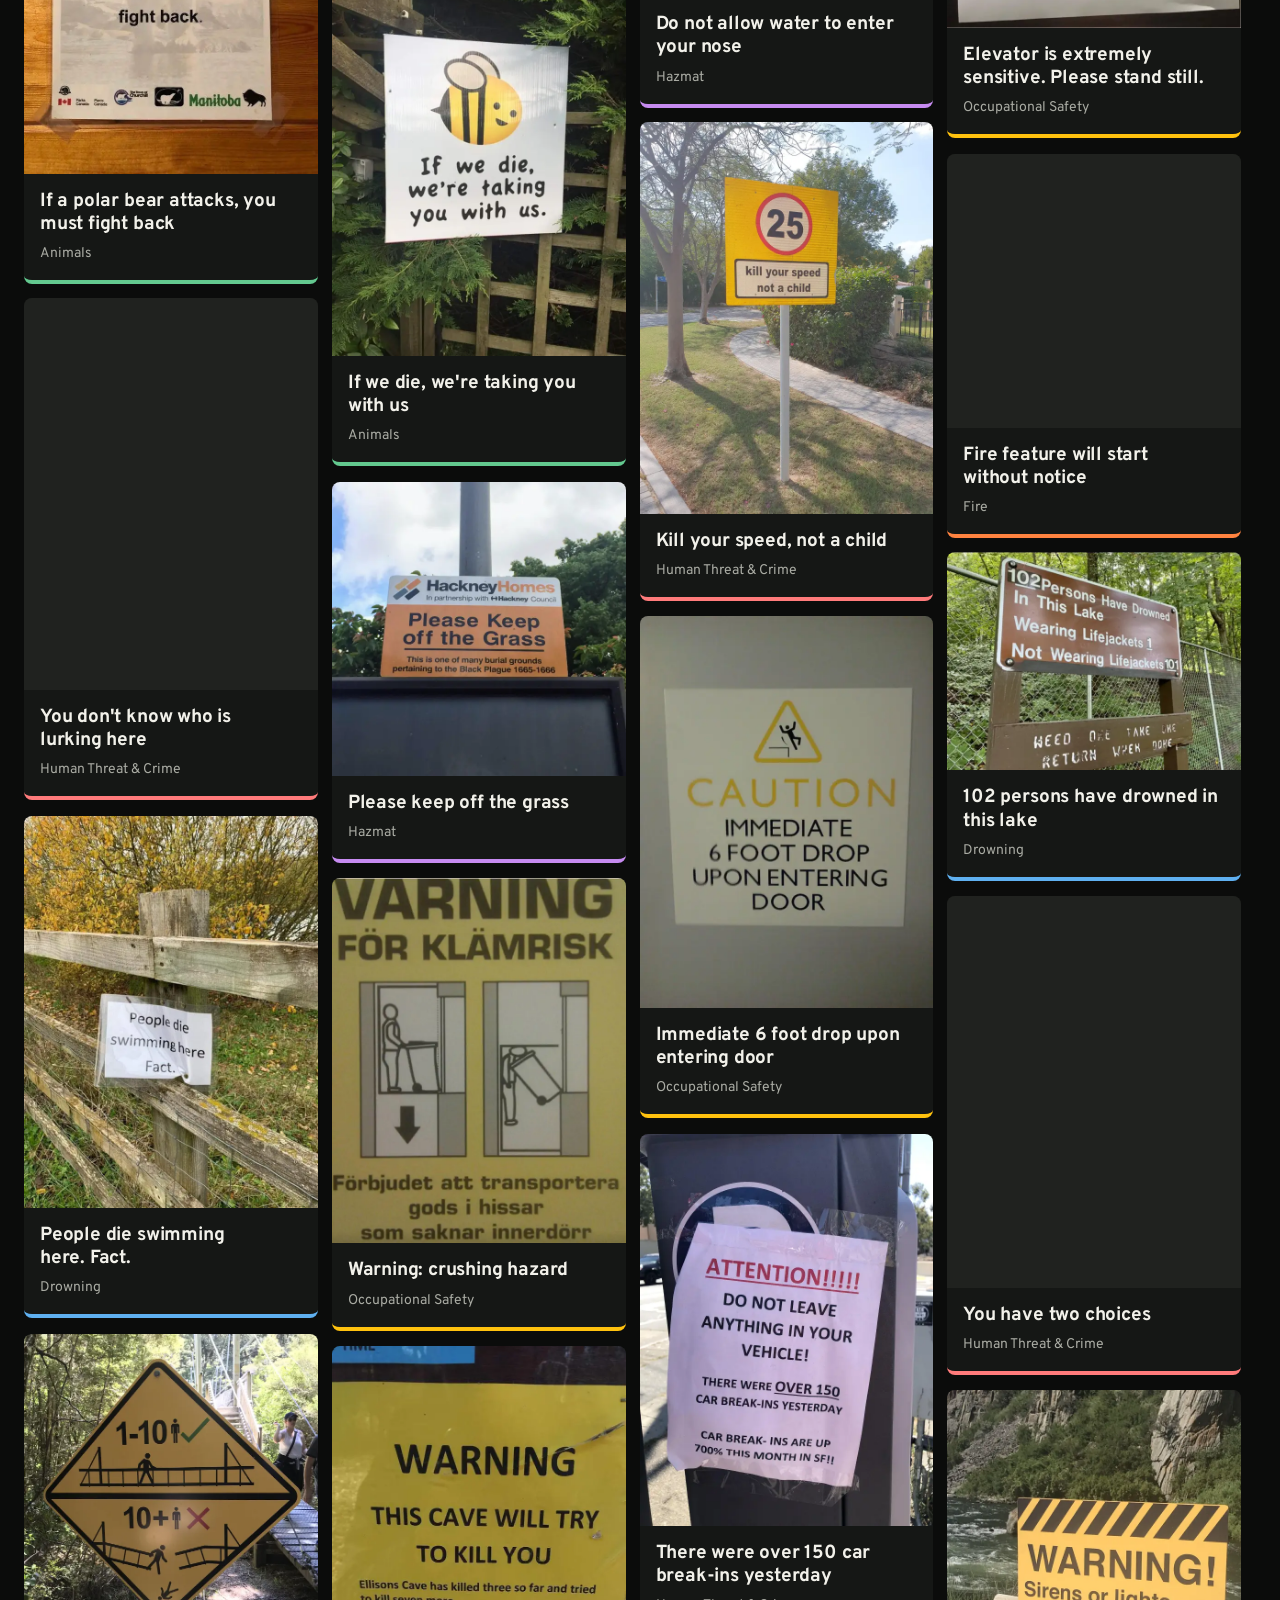
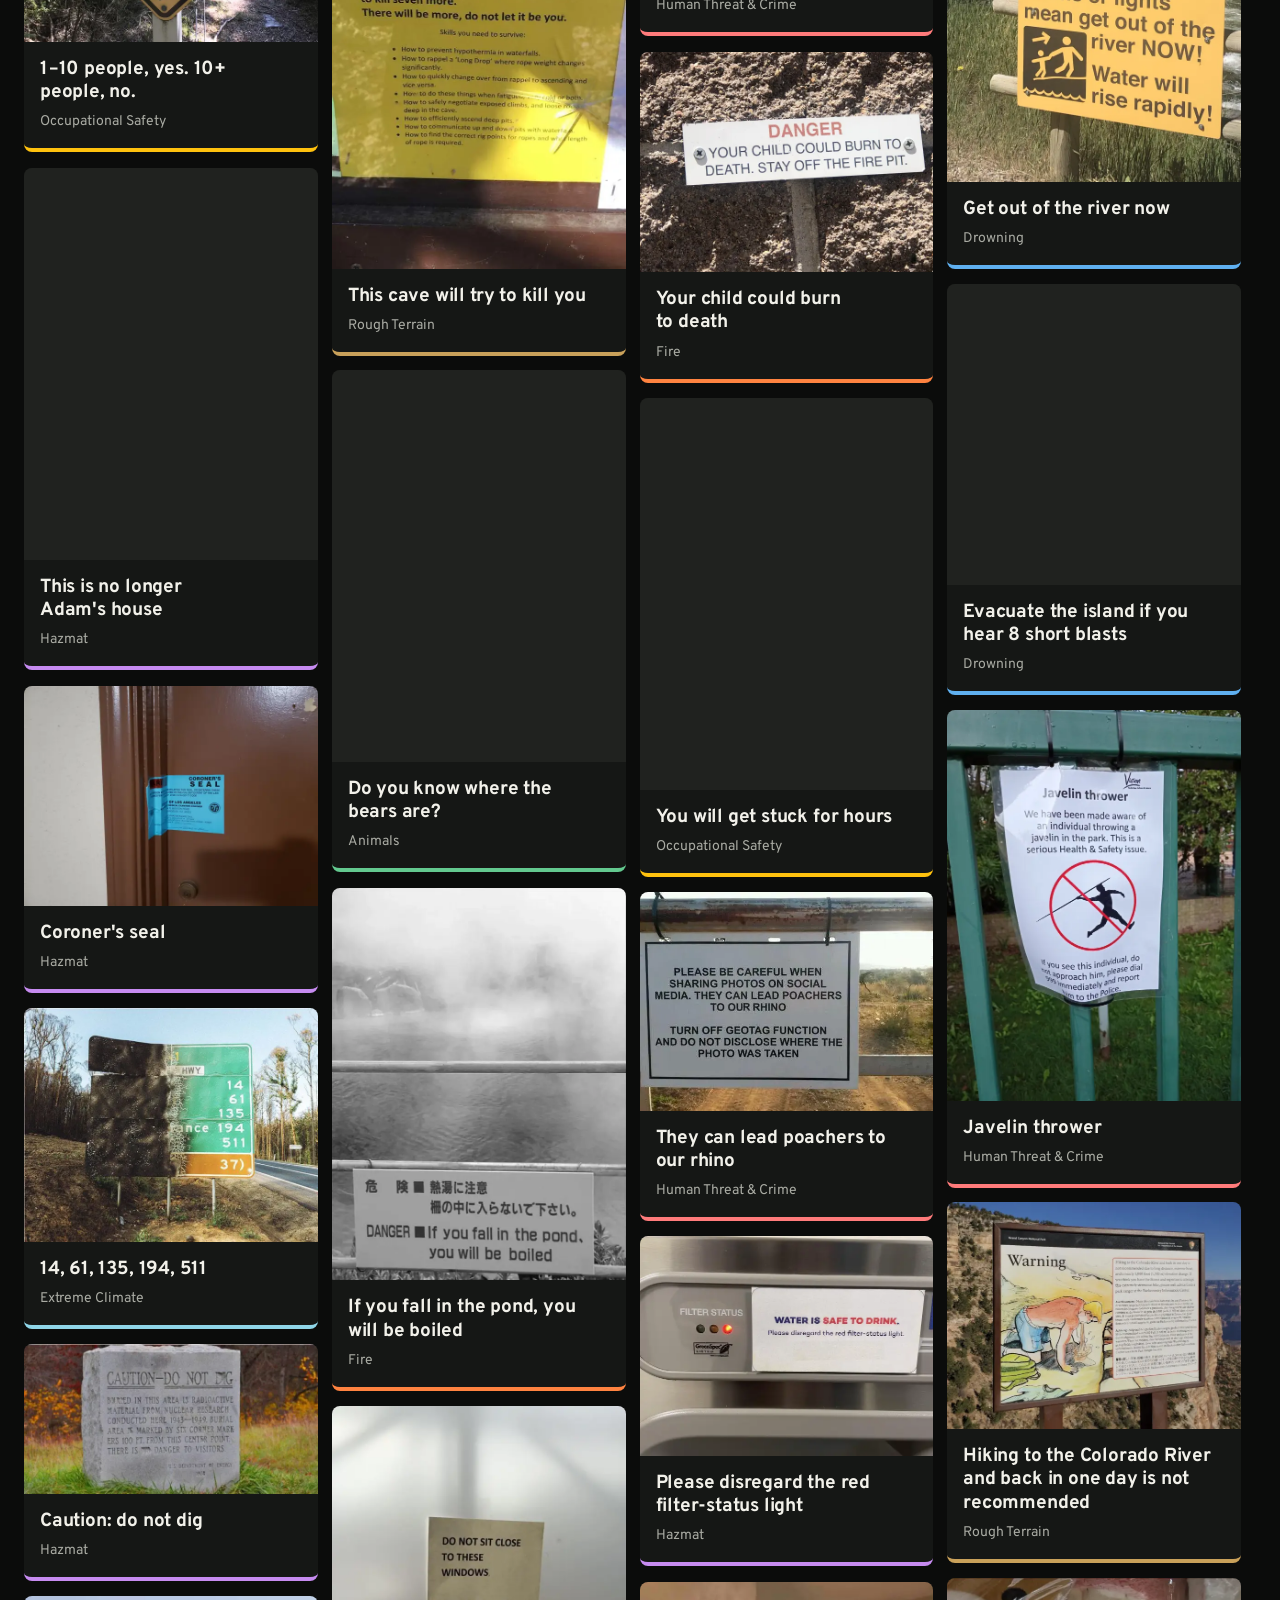
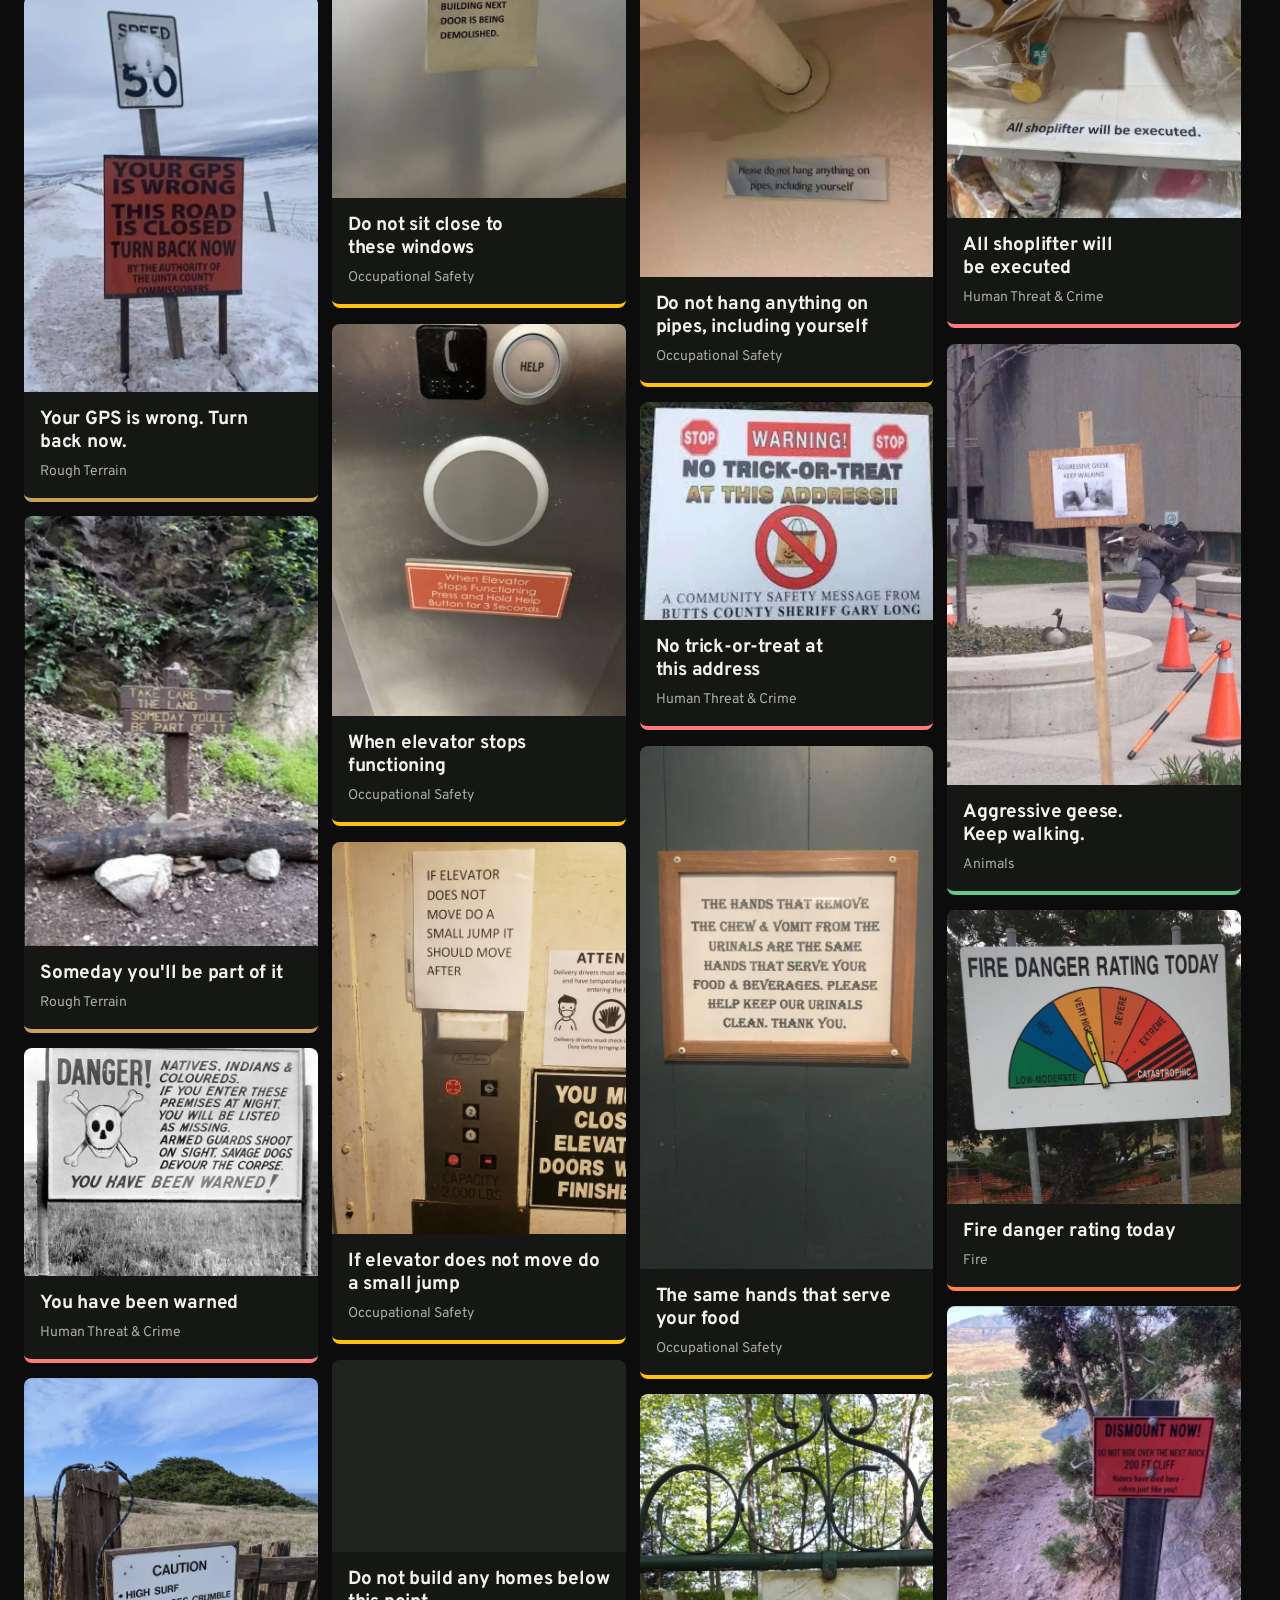
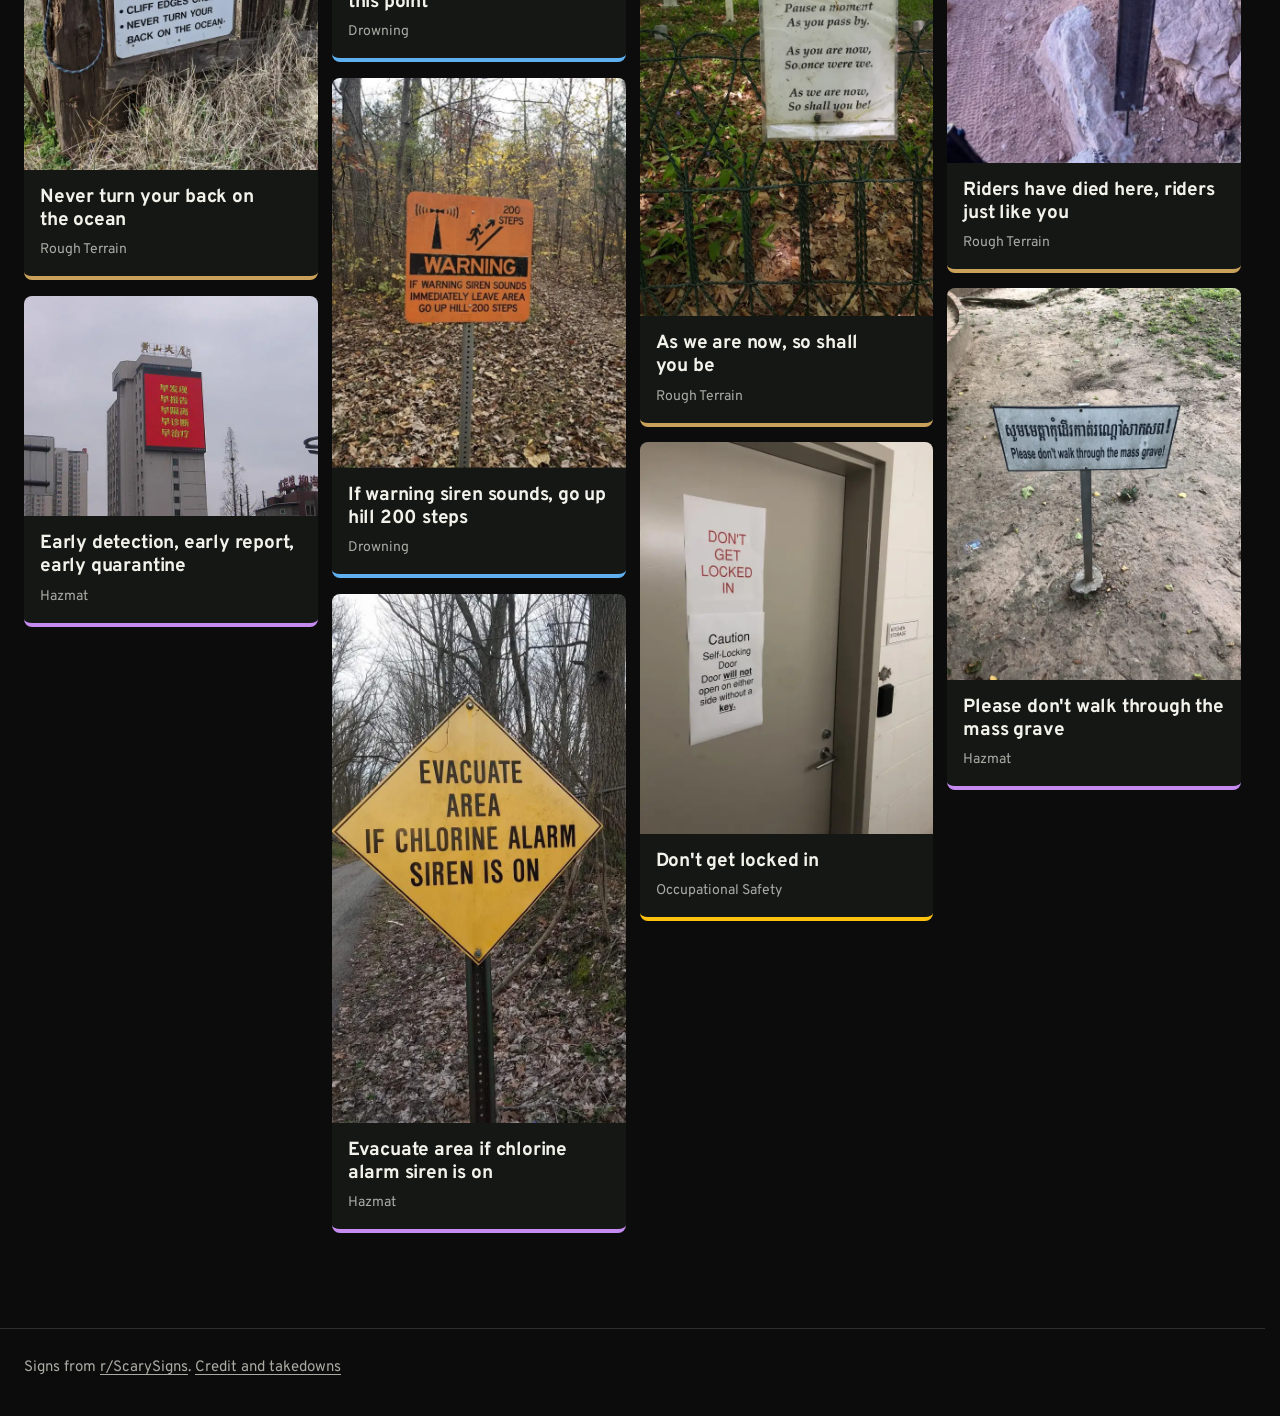
==== commit 9d4b7704: "Add files via upload" ====
--- a/index.html
+++ b/index.html
@@ -16,7 +16,7 @@
 <link rel="preconnect" href="https://fonts.googleapis.com">
 <link rel="preconnect" href="https://fonts.gstatic.com" crossorigin>
 <link rel="stylesheet" href="https://fonts.googleapis.com/css2?family=Overpass:wght@400;600;700;800&display=swap">
-<link rel="stylesheet" href="style.css?v=8">
+<link rel="stylesheet" href="style.css?v=10">
 </head>
 <body>
 <a class="skip" id="skip" href="#grid">Skip to the signs</a>
@@ -79,11 +79,11 @@
     <button class="more" id="more" aria-expanded="false">Read the full sign</button>
     <p id="note"></p>
     <div id="end" hidden><p>That's the last one.</p><button class="btn" id="end-next"></button></div>
-    <div class="links"><button class="btn" id="same"></button><button class="btn" id="copy">Share</button><a class="btn" id="reddit" target="_blank" rel="noopener">View on Reddit</a></div>
+    <div class="links"><button class="btn" id="same"></button><button class="btn" id="copy">Share</button><a class="btn" id="reddit" target="_blank" rel="noopener"><svg class="rd" viewBox="0 0 24 24" aria-hidden="true"><circle cx="12" cy="12" r="12" fill="#ff4500"/><g fill="#fff"><circle cx="5.300" cy="11.700" r="1.900"/><circle cx="18.700" cy="11.700" r="1.900"/><ellipse cx="12" cy="14" rx="7" ry="4.900"/><circle cx="16.300" cy="5.400" r="1.500"/></g><path d="M12 9.500l.9-4.300 3.400.5" fill="none" stroke="#fff" stroke-width="1" stroke-linecap="round" stroke-linejoin="round"/><circle cx="9.300" cy="13" r="1.250" fill="#ff4500"/><circle cx="14.700" cy="13" r="1.250" fill="#ff4500"/><path d="M9.200 15.900c1.500 1.300 4.100 1.300 5.600 0" fill="none" stroke="#ff4500" stroke-width="1" stroke-linecap="round"/></svg><span>View on Reddit</span></a></div>
     <dl id="facts"></dl>
   </div>
   <div class="bar"><button id="bprev" aria-label="Previous sign">←</button><span id="bpos"></span><button id="bnext" aria-label="Next sign">→</button><button id="bclose" aria-label="Close">✕</button></div>
 </dialog>
-<script src="app.js?v=8"></script>
+<script src="app.js?v=10"></script>
 </body>
 </html>
--- a/style.css
+++ b/style.css
@@ -194,3 +194,7 @@
 #show-all { display: flex; margin: 0 auto 64px; min-width: 200px; min-height: 48px; }
 .filtered .grid { padding-bottom: 32px !important; }
 html:not(.kbd) :focus-visible { outline: none; }
+#reddit { gap: 8px; text-box: normal; padding-top: 0; }
+#reddit span { text-box: trim-both cap alphabetic; }
+.rd { width: 20px; height: 20px; flex: none; }
+.btn:not(#reddit) { padding-top: 3px; padding-bottom: 0; }
